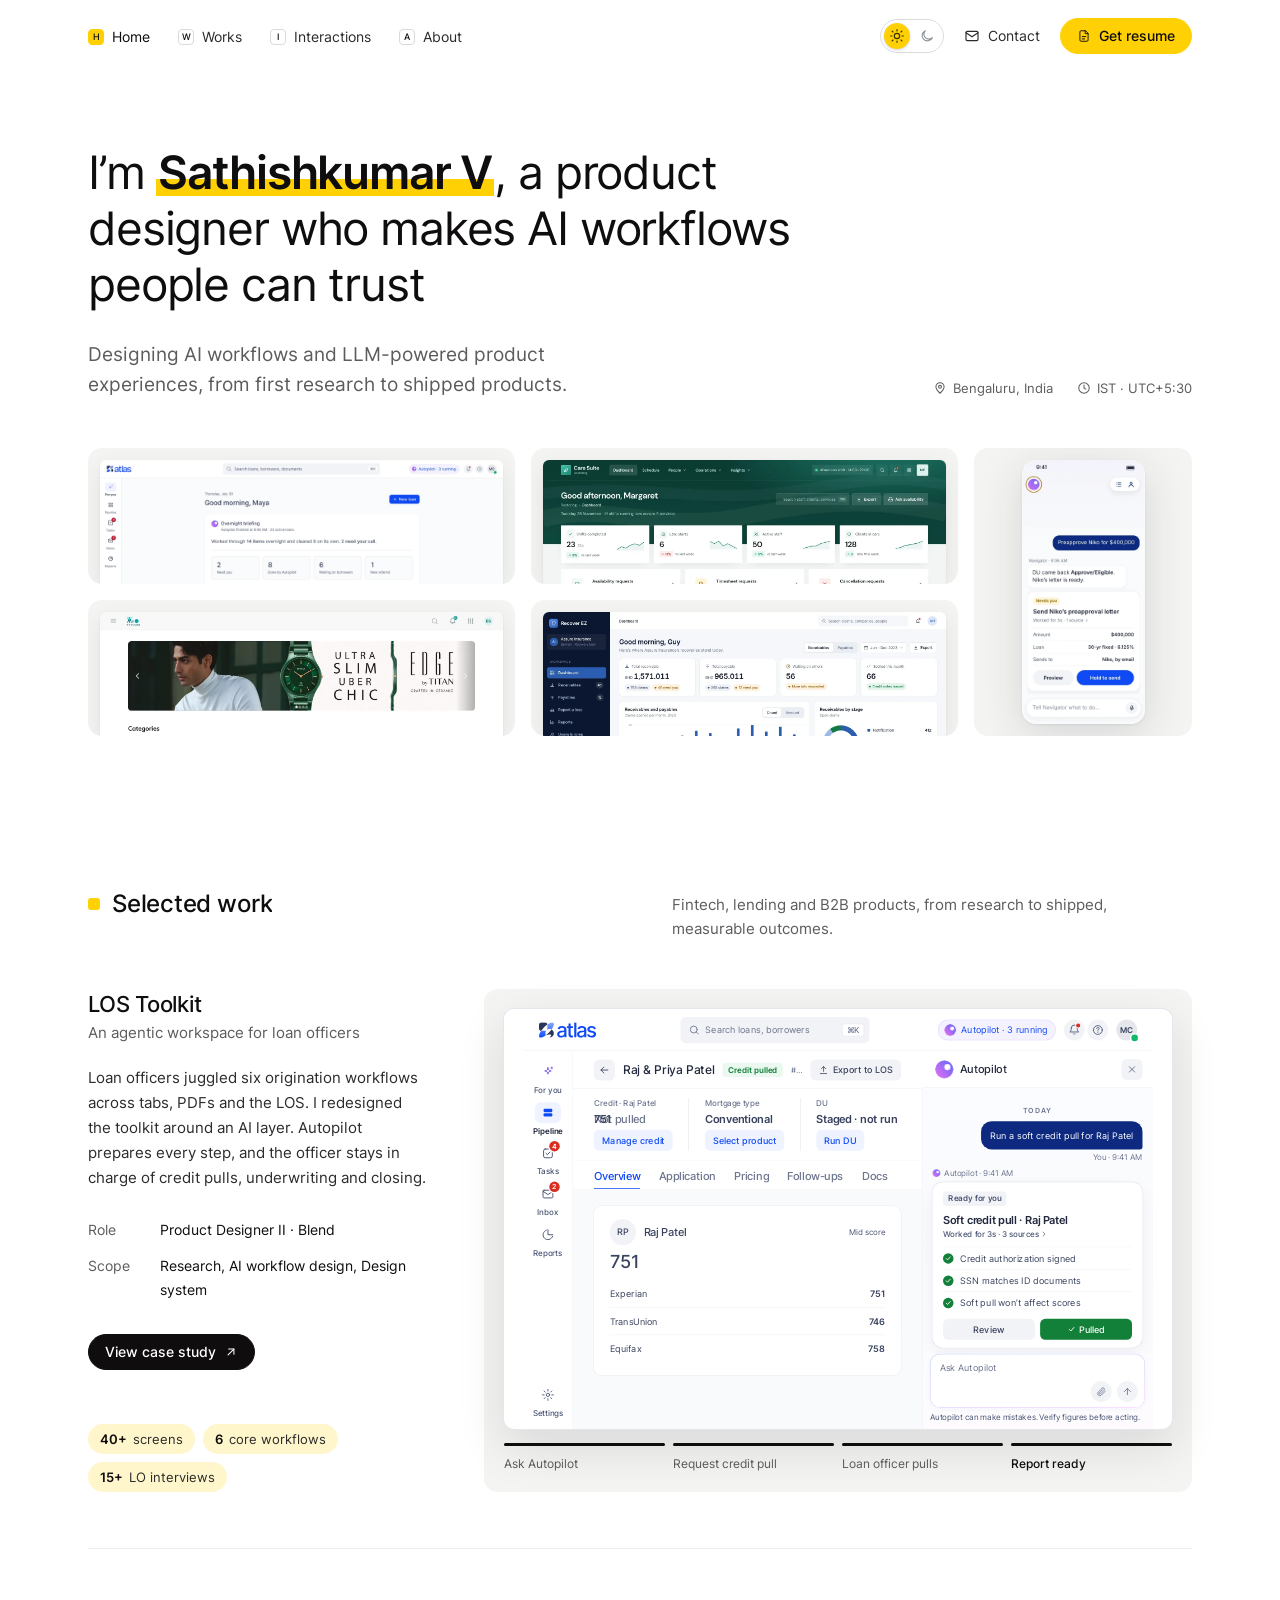
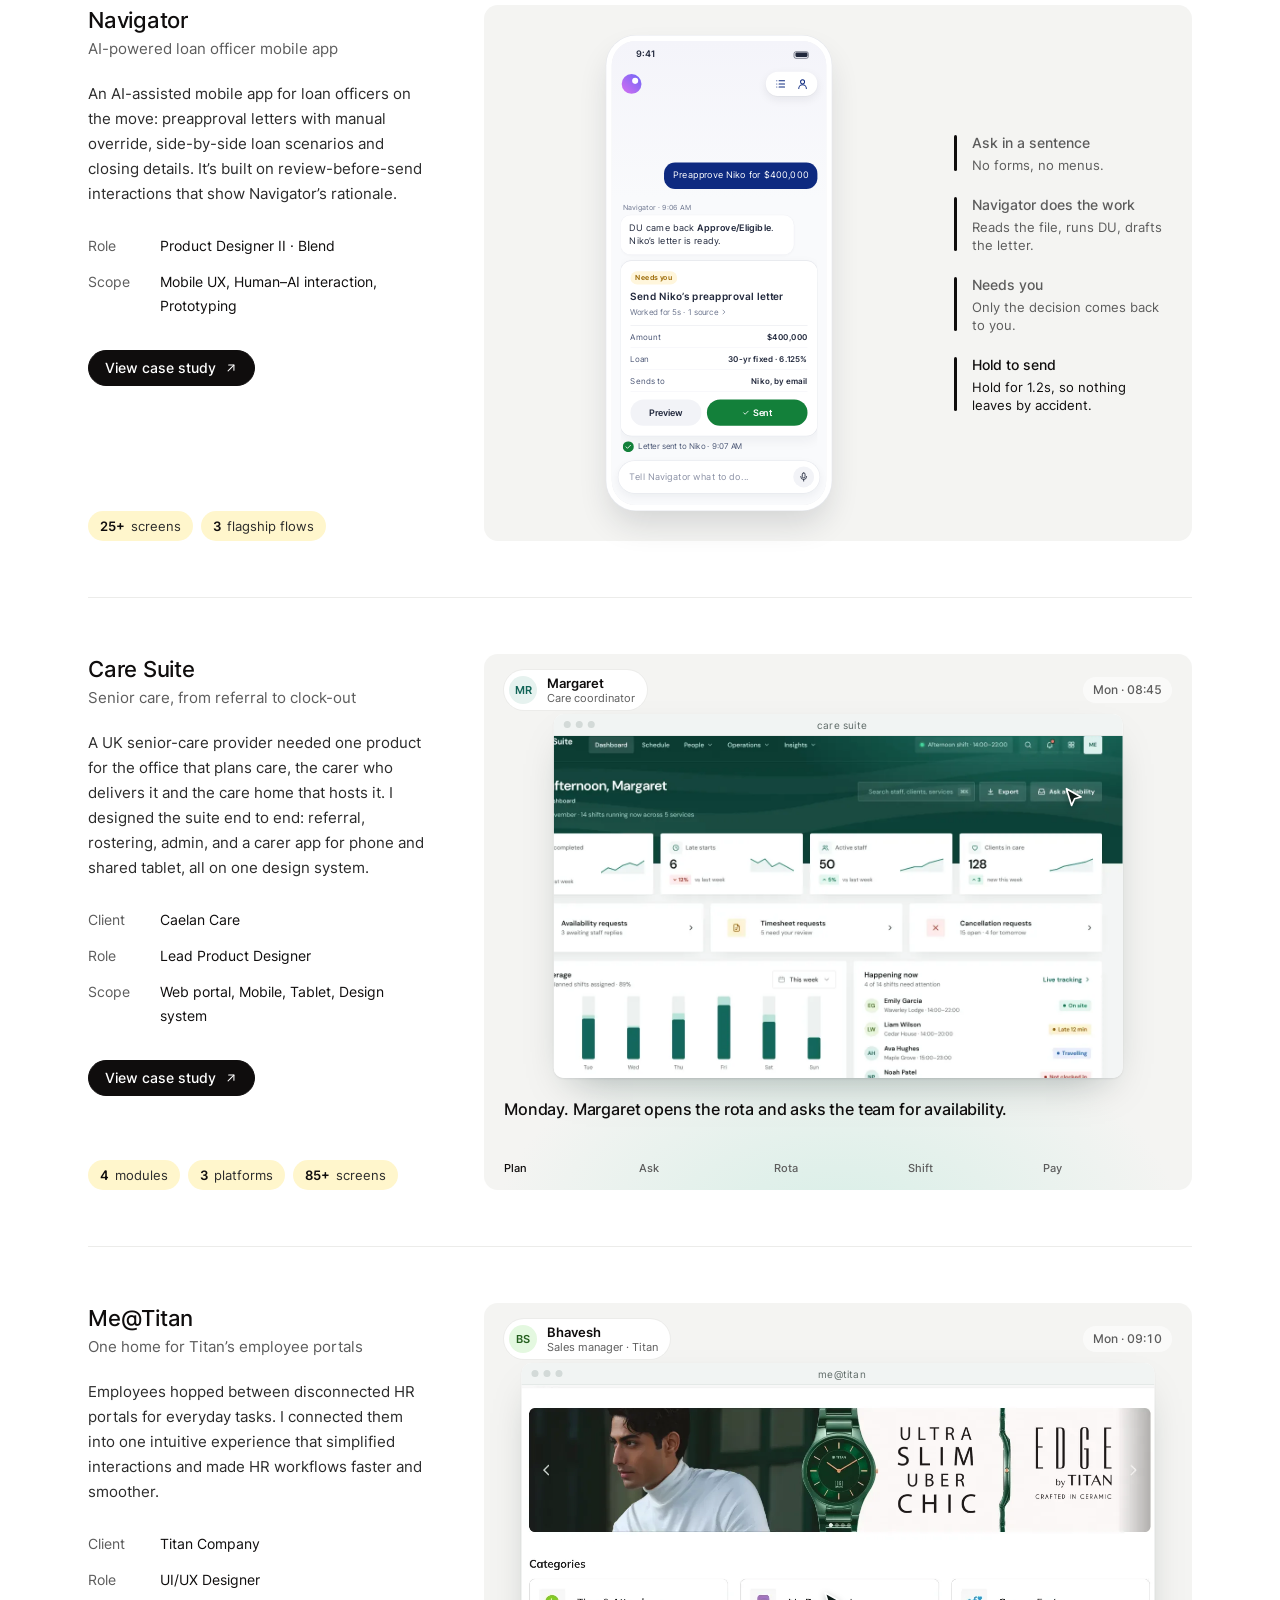
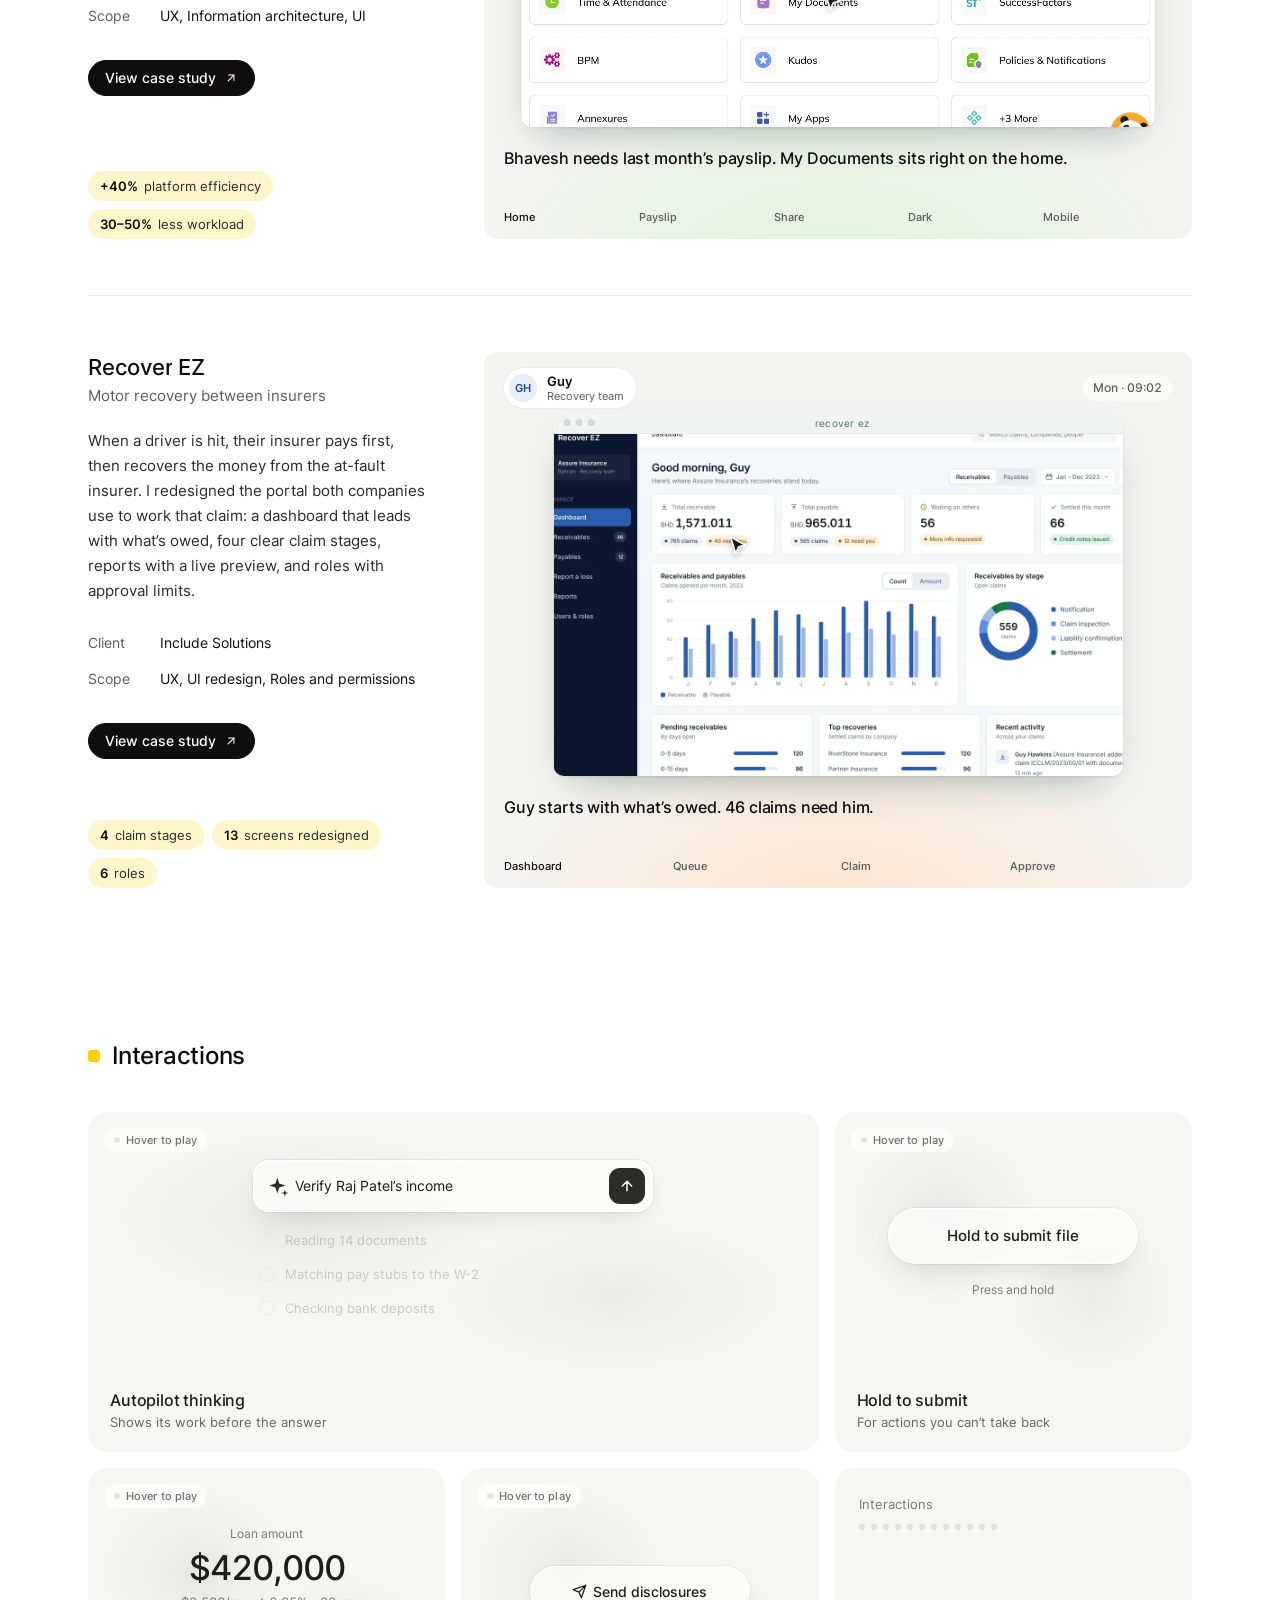
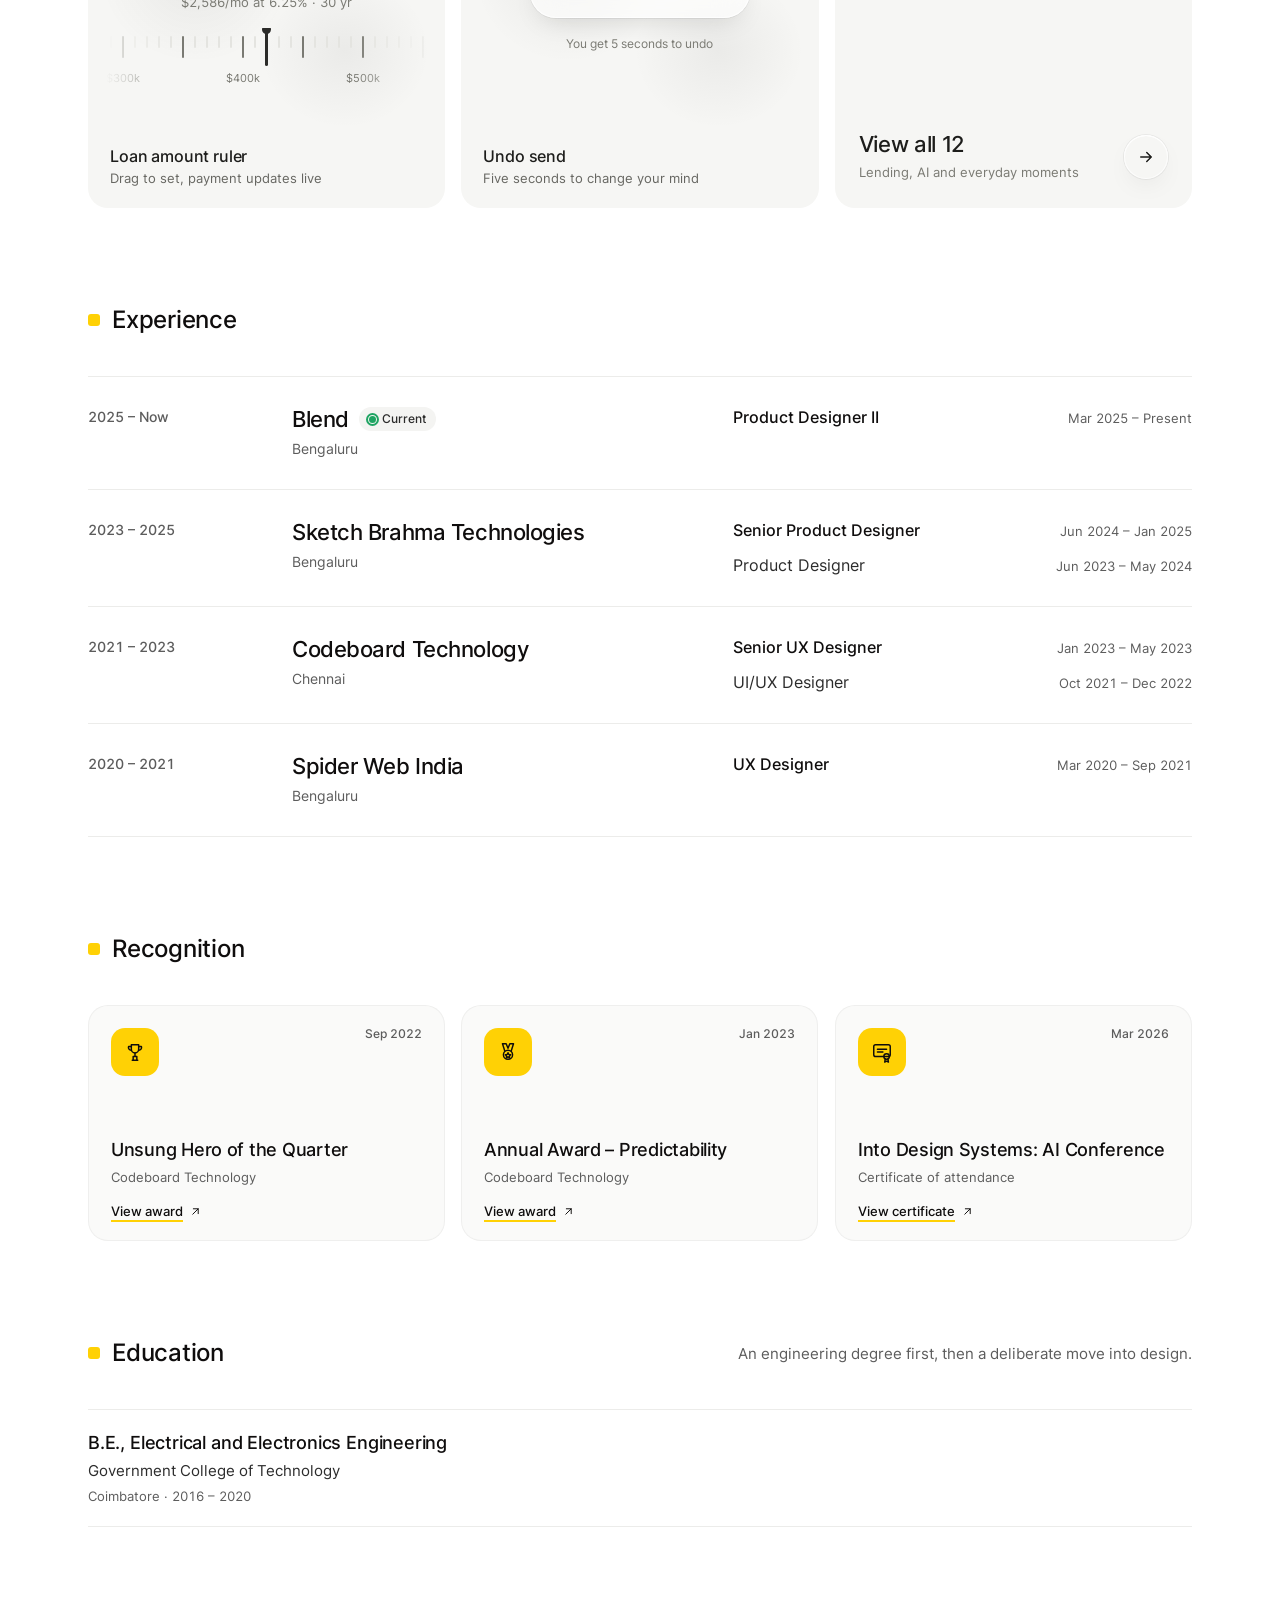
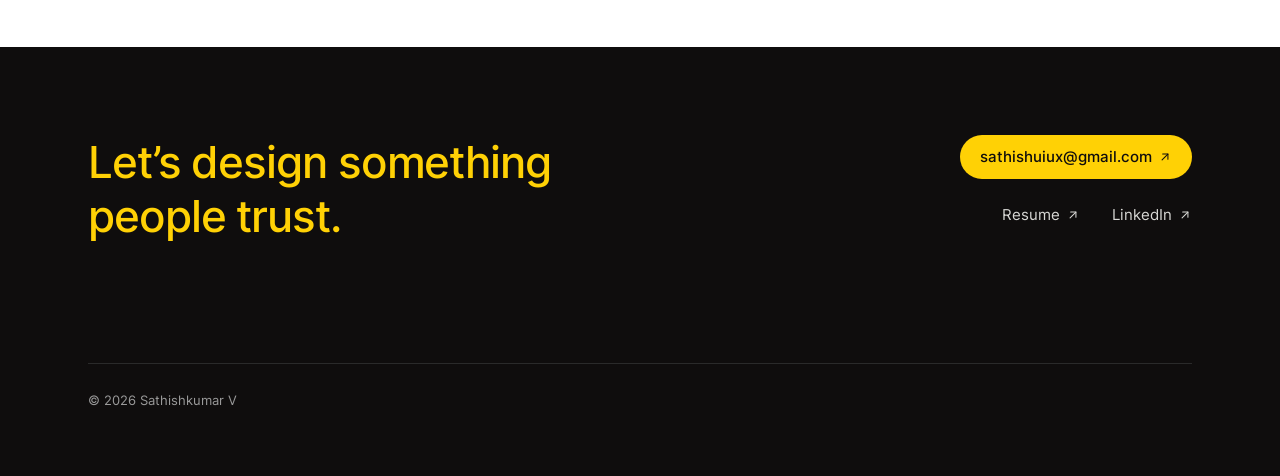
==== index.html @ 0e632632 "Add files via upload responsive" ====
<!doctype html><html lang="en"><head><meta charset="utf-8"><meta name="viewport" content="width=device-width,initial-scale=1"><title>Sathishkumar V · Product Designer, AI Workflows</title><meta name="description" content="Product designer in Bengaluru who designs AI workflows people can trust. Case studies in lending, care, HR and insurance, from research to shipped."><meta name="author" content="Sathishkumar V"><meta property="og:type" content="profile"><meta property="og:site_name" content="Sathishkumar V"><meta property="og:title" content="Sathishkumar V · Product Designer, AI Workflows"><meta property="og:description" content="Product designer in Bengaluru who designs AI workflows people can trust. Case studies in lending, care, HR and insurance, from research to shipped."><meta property="og:image" content="og-index.jpg"><meta property="og:image:width" content="1200"><meta property="og:image:height" content="630"><meta name="twitter:card" content="summary_large_image"><meta name="theme-color" content="#FFD105"><link rel="icon" href="favicon.svg" type="image/svg+xml"><link rel="apple-touch-icon" href="apple-touch-icon.png"><script type="application/ld+json">{"@context": "https://schema.org", "@type": "Person", "name": "Sathishkumar V", "jobTitle": "Product Designer", "address": {"@type": "PostalAddress", "addressLocality": "Bengaluru", "addressCountry": "IN"}, "sameAs": ["https://www.linkedin.com/in/sathishkumaruiux"], "knowsAbout": ["Product design", "AI workflow design", "Human-AI interaction", "Design systems", "UX research", "Mobile UX"]}</script><script type="application/ld+json">{"@context": "https://schema.org", "@type": "WebSite", "name": "Sathishkumar V"}</script><link rel="preload" href="fonts/Inter-Regular.woff2" as="font" type="font/woff2" crossorigin><link rel="preload" href="fonts/Inter-Medium.woff2" as="font" type="font/woff2" crossorigin><link rel="stylesheet" href="base.css"><style>
body{margin:0}
.pf{--bg:#F5F6F8;--tile:#E9EBF0;--ink:#171C2B;--ink2:#39435F;--mute:#4B5675;--line:#E2E4EA;font:400 15px/24px Inter,system-ui,sans-serif;color:var(--ink);background:var(--bg);-webkit-font-smoothing:antialiased}
.pf *{box-sizing:border-box}
.pf a{color:inherit;text-decoration:none}
.pf .wrap{max-width:1272px;margin:0 auto;padding:0 84px}
/* nav */
.pf .nav{position:sticky;top:0;z-index:5;background:color-mix(in srgb,var(--bg) 88%,transparent);backdrop-filter:blur(10px)}
.pf .nav .wrap{display:flex;align-items:center;justify-content:space-between;height:72px}
.pf .nav ul{display:flex;gap:28px;list-style:none;margin:0;padding:0;font-size:14px}
.pf .nav li a{display:inline-flex;align-items:center;gap:8px;color:var(--ink2)}
.pf .nav li a:hover{color:var(--ink)}
.pf .k{display:inline-grid;place-items:center;width:16px;height:16px;border:1px solid #CDD1DC;border-radius:4px;font:500 9px/1 Inter,sans-serif;color:var(--mute)}
.pf .nav .r{display:flex;align-items:center;gap:20px;font-size:14px;color:var(--ink2)}
.pf .nav .r a{display:inline-flex;align-items:center;gap:8px}
.pf .pill{display:inline-flex;align-items:center;gap:8px;height:36px;padding:0 16px;border:1px solid var(--ink);border-radius:999px;font:500 14px/1 Inter,sans-serif;color:var(--ink);transition:background 160ms linear,color 160ms linear}
.pf .pill:hover{background:var(--ink);color:#fff}
/* hero */
.pf .hero{padding:72px 0 56px}
.pf h1{font:400 46px/56px Inter,sans-serif;letter-spacing:-.025em;margin:0;max-width:720px}
.pf h1 b{font-weight:600}
.pf .hero-sub{display:flex;align-items:flex-end;justify-content:space-between;gap:24px;margin-top:28px}
.pf .hero-sub p{margin:0;max-width:540px;font:400 19px/30px Inter,sans-serif;color:var(--mute)}
.pf .at{display:inline-flex;align-items:center;gap:6px;height:26px;padding:0 10px;margin-left:4px;border-radius:6px;background:#fff;box-shadow:0 0 0 1px var(--line);font:500 14px/1 Inter,sans-serif;color:var(--ink);vertical-align:2px}
.pf .at i{width:10px;height:10px;border-radius:3px;background:linear-gradient(135deg,#0F49F5,#8BA7FB)}
.pf .loc{display:flex;gap:24px;font-size:13px;color:var(--mute);white-space:nowrap}
.pf .loc span{display:inline-flex;align-items:center;gap:6px}
/* bento */
.pf .bento{display:grid;grid-template-columns:2fr 1fr 1fr 2.2fr;grid-auto-rows:208px;gap:16px;margin-top:48px}
.pf .bento .r2{grid-column:span 1}
.pf .bento2{display:grid;grid-template-columns:1.1fr 1fr 1.6fr 1fr 1.1fr;grid-auto-rows:208px;gap:16px;margin-top:16px}
.pf .t{position:relative;overflow:hidden;border-radius:14px;background:var(--tile)}
.pf .t img{position:absolute;left:14px;top:14px;width:calc(100% - 28px);height:calc(100% - 14px);object-fit:cover;object-position:left top;border-radius:8px 8px 0 0;box-shadow:0 1px 2px rgba(23,28,43,.08),0 8px 24px rgba(23,28,43,.08);transition:transform 240ms linear}
.pf .t:hover img{transform:translateY(-4px)}
/* sections */
.pf .sec{padding:96px 0 0}
.pf .sec-h{display:flex;align-items:baseline;justify-content:space-between;margin-bottom:40px}
.pf .sec-h h2{font:500 24px/32px Inter,sans-serif;letter-spacing:-.01em;margin:0}
.pf .sec-h p{margin:0;color:var(--mute);font-size:15px;max-width:520px}
/* case studies */
.pf .case{display:grid;grid-template-columns:340px minmax(0,1fr);gap:56px;padding:56px 0;border-top:1px solid var(--line)}
.pf .case:first-of-type{border-top:0;padding-top:8px}
.pf .c-txt{display:flex;flex-direction:column}
.pf .c-txt h3{font:500 22px/30px Inter,sans-serif;letter-spacing:-.01em;margin:0}
.pf .c-sub{margin:2px 0 20px;color:var(--mute);font-size:15px}
.pf .c-p{margin:0 0 28px;color:var(--ink2);font-size:15px;line-height:25px}
.pf .c-meta{display:grid;grid-template-columns:72px 1fr;row-gap:12px;margin:0 0 32px;font-size:14px}
.pf .c-meta dt{color:var(--mute)} .pf .c-meta dd{margin:0;color:var(--ink)}
.pf .c-txt .pill{align-self:flex-start}
.pf .c-foot{display:flex;flex-wrap:wrap;gap:8px;margin-top:auto;padding-top:32px}
.pf .chip{display:inline-flex;align-items:center;gap:6px;height:30px;padding:0 12px;border-radius:999px;background:#fff;box-shadow:0 0 0 1px var(--line);font-size:13px;color:var(--mute)}
.pf .chip b{font-weight:600;color:var(--ink)}
.pf .c-img{display:grid;grid-template-columns:1fr 1fr;grid-template-rows:300px 220px;gap:16px}
.pf .c-img .wide{grid-column:1/-1}
.pf .ph{display:flex;align-items:flex-end;padding:24px}
.pf .ph div{display:flex;flex-direction:column;gap:2px}
.pf .ph b{font:500 18px/26px Inter,sans-serif;color:var(--ink)}
.pf .ph span{font-size:13px;color:var(--mute)}
.pf .ph.cl{background:linear-gradient(140deg,#E9EEFB 0%,#E1E8FA 55%,#EDE9FA 100%)}
.pf .ph.tt{background:linear-gradient(140deg,#F3EEE6 0%,#ECE7DF 60%,#E9EBF0 100%)}
/* explorations */
.pf .rail{display:grid;grid-template-columns:2fr 1fr 1fr 1fr 1.4fr;gap:16px}
.pf figure{margin:0}
.pf figure .t{height:300px}
.pf figcaption{margin-top:12px;font-size:13px;color:var(--mute)} .pf figcaption b{font-weight:500;color:var(--ink)}
/* story */
.pf .story{display:grid;grid-template-columns:200px minmax(0,1fr) 380px;gap:48px;align-items:start}
.pf .story h2{font:500 24px/32px Inter,sans-serif;margin:0}
.pf .story p{margin:0 0 18px;color:var(--ink2);font-size:16px;line-height:27px}
.pf .story p b{font-weight:500;color:var(--ink)}
.pf .portrait{height:300px;border-radius:14px;background:linear-gradient(160deg,#DDE3F2,#E9EBF0);display:grid;place-items:center;font:500 56px/1 Inter,sans-serif;color:#8BA7FB;letter-spacing:-.02em}
.pf .rows{margin-top:72px;border-top:1px solid var(--line)}
.pf .rowx{display:grid;grid-template-columns:200px minmax(0,1fr);gap:48px;padding:40px 0;border-bottom:1px solid var(--line)}
.pf .rowx h3{font:500 20px/28px Inter,sans-serif;margin:0}
.pf .cols{display:grid;grid-template-columns:repeat(4,minmax(0,1fr));gap:32px}
.pf .cols.c3{grid-template-columns:repeat(3,minmax(0,1fr))}
.pf .cols b{display:block;font-weight:500;font-size:15px;color:var(--ink)}
.pf .cols span{display:block;font-size:14px;line-height:22px;color:var(--mute)}
.pf .cols em{display:block;margin-top:12px;font-style:normal;font-size:14px;color:var(--ink2)}
/* footer */
.pf .foot{margin-top:120px;background:#171C2B;color:#fff;padding:88px 0 64px}
.pf .foot .wrap{display:grid;grid-template-columns:minmax(0,1fr) auto;gap:48px;align-items:start}
.pf .foot h2{font:500 44px/54px Inter,sans-serif;letter-spacing:-.025em;margin:0;max-width:560px}
.pf .foot h2 span{color:#8B91A5}
.pf .foot .links{display:flex;flex-direction:column;align-items:flex-end;gap:24px;font-size:15px}
.pf .foot .links .row{display:flex;gap:32px;color:#CDD1DC}
.pf .foot a{display:inline-flex;align-items:center;gap:6px} .pf .foot a:hover{color:#fff}
.pf .foot .base{grid-column:1/-1;display:flex;justify-content:space-between;margin-top:72px;padding-top:24px;border-top:1px solid #2D354D;font-size:13px;color:#ADB2C1}
/* ===== Yellow theme: white canvas, near-black ink, signal yellow #FFD105 ===== */
.pf{--bg:#FFFFFF;--tile:#F4F4F2;--ink:#0F0D0D;--ink2:#2B2B2B;--mute:#5C5C5C;--line:#ECECEA;--y:#FFD105;--y2:#FFF6CC}
.pf .k{border-color:#D9D9D6;color:var(--ink)}
.pf .nav li a:hover .k{background:var(--y);border-color:var(--y)}
.pf .nav .pill{background:var(--y);border-color:var(--y);color:var(--ink)}
.pf .nav .pill:hover{background:var(--ink);border-color:var(--ink);color:var(--y)}
.pf .pill{border-color:var(--ink)}
.pf .pill:hover{background:var(--y);border-color:var(--y);color:var(--ink)}
.pf h1 b{background:linear-gradient(transparent 62%,var(--y) 62%,var(--y) 92%,transparent 92%);padding:0 2px}
.pf .at{background:var(--ink);color:#fff;box-shadow:none}
.pf .at i{background:var(--y)}
.pf .t{background:var(--tile)}
.pf .t:hover{background:var(--y2)}
.pf :is(.sec-h h2,.story h2){display:flex;align-items:center;gap:12px}
.pf :is(.sec-h h2,.story h2)::before{content:"";width:12px;height:12px;border-radius:3px;background:var(--y)}
.pf .chip{background:var(--y2);box-shadow:none;color:var(--ink2)}
.pf .chip b{color:var(--ink)}
.pf .ph.cl{background:linear-gradient(140deg,#FFF3B8 0%,#FFE680 100%)}
.pf .ph.tt{background:linear-gradient(140deg,#F4F4F2 0%,#ECECEA 100%)}
.pf .portrait{background:var(--y);color:var(--ink)}
.pf .foot{background:#0F0D0D}
.pf .foot h2 span{color:var(--y)}
.pf .foot .links .row{color:#D9D9D6}
.pf .foot a:hover{color:var(--y)}
.pf .foot .links > a{height:44px;padding:0 20px;border-radius:999px;background:var(--y);color:var(--ink)!important;font-weight:500}
.pf .foot .base{border-color:#2A2A2A;color:#9A9A9A}
.pf ::selection{background:var(--y);color:var(--ink)}
/* ===== Motion (shared layer + home) ===== */

.pf{--d-fast:160ms;--d-base:240ms;--d-slow:420ms;--eo:cubic-bezier(.22,1,.36,1);--spring:cubic-bezier(.34,1.56,.64,1);--io:cubic-bezier(.65,0,.35,1)}
/* page loader: yellow curtain, counter, wipes up */
.pf .ld{position:fixed;inset:0;z-index:50;background:var(--y);display:flex;align-items:flex-end;justify-content:space-between;padding:0 84px 72px;clip-path:inset(0 0 0 0);transition:clip-path 900ms var(--io)}
.pf .ld b{font:500 56px/1 Inter,sans-serif;letter-spacing:-.035em;color:var(--ink);display:block;overflow:hidden}
.pf .ld b span{display:inline-block;transform:translateY(105%);animation:ldIn 700ms var(--eo) 80ms forwards}
.pf .ld i{font:500 15px/1 Inter,sans-serif;font-style:normal;color:var(--ink);font-variant-numeric:tabular-nums}
.pf .ld .bar{position:absolute;left:84px;right:84px;bottom:48px;height:2px;background:rgba(15,13,13,.12)}
.pf .ld .bar::after{content:"";position:absolute;inset:0;background:var(--ink);transform-origin:0 50%;transform:scaleX(var(--lp,0));transition:transform 120ms linear}
.pf .ld.done{clip-path:inset(0 0 100% 0)}
@keyframes ldIn{to{transform:none}}
@keyframes ldAuto{to{clip-path:inset(0 0 100% 0);visibility:hidden}}
.pf:not(.js) .ld{animation:ldAuto 900ms cubic-bezier(.65,0,.35,1) 2200ms forwards}
.pf .ld.off{display:none}
.pf .ld.run b span{animation:none;transform:translateY(105%)}
.pf .ld.run.go b span{animation:ldIn 700ms var(--eo) 80ms forwards}
.pf .ld.done{animation:none}
/* split words */
.pf .w{display:inline-block;overflow:hidden;vertical-align:top;padding-bottom:.08em;margin-bottom:-.08em}
.pf.js .w > span{display:inline-block;transform:translateY(108%);transition:transform 900ms var(--eo);transition-delay:calc(var(--i,0) * 45ms + var(--d,0ms))}
.pf .in .w > span,.pf .in.w > span,.pf.ready .hero-split .w > span{transform:none}
/* hero items wait for the loader */
.pf.js [data-hr]{opacity:0;transform:translateY(16px);transition:opacity 800ms var(--eo),transform 900ms var(--eo);transition-delay:var(--d,0ms)}
.pf.ready [data-hr]{opacity:1;transform:none}
/* generic reveal */
.pf.js [data-r]{opacity:0;transform:translateY(28px);filter:blur(6px);transition:opacity 800ms var(--eo),transform 900ms var(--eo),filter 800ms var(--eo);transition-delay:var(--d,0ms)}
.pf [data-r].in{opacity:1;transform:none;filter:none}
.pf.js [data-r="fade"]{transform:none}
.pf.js [data-r="scale"]{transform:scale(.96)}
/* image clip reveal */
.pf.js [data-r="clip"]{opacity:1;filter:none;transform:none;clip-path:inset(10% 6% 0 6% round 20px);transition:clip-path 1200ms var(--eo);transition-delay:var(--d,0ms)}
.pf.js [data-r="clip"] img{transform:scale(1.08);transition:transform 1400ms var(--eo);transition-delay:var(--d,0ms)}
.pf [data-r="clip"].in{clip-path:inset(0 0 0 0 round 16px)}
.pf [data-r="clip"].in img{transform:none}
/* svg line draw */
.pf.js .draw path,.pf.js .draw line,.pf.js .draw polyline,.pf.js .draw circle.dr,.pf.js .draw rect.dr{stroke-dasharray:var(--len,1200);stroke-dashoffset:var(--len,1200);transition:stroke-dashoffset 1600ms var(--io);transition-delay:var(--d,0ms)}
.pf .draw.in path,.pf .draw.in line,.pf .draw.in polyline,.pf .draw.in circle.dr,.pf .draw.in rect.dr{stroke-dashoffset:0}
/* hover lift for any card */
.pf .lift{transition:transform var(--d-slow) var(--eo),box-shadow var(--d-slow) var(--eo),background-color var(--d-slow) var(--eo)}
.pf .lift:hover{transform:translateY(-3px);box-shadow:0 1px 2px rgba(15,13,13,.04),0 12px 32px rgba(15,13,13,.08)}
.pf .lift:hover .ico{transform:rotate(-8deg) scale(1.08);background:var(--y)}
.pf .ico{display:inline-grid;place-items:center;width:40px;height:40px;border-radius:12px;background:#fff;box-shadow:0 0 0 1px var(--line);color:var(--ink);transition:transform var(--d-slow) var(--spring),background-color var(--d-base) var(--eo);flex:none}
.pf .ico svg{width:20px;height:20px}
/* buttons */
.pf .pill{position:relative;overflow:hidden;isolation:isolate}
.pf .pill::before{content:"";position:absolute;inset:0;z-index:-1;background:var(--y);border-radius:inherit;transform:translateY(101%);transition:transform var(--d-slow) var(--eo)}
.pf .pill:hover::before{transform:none}
.pf .pill:hover{background:transparent!important;color:var(--ink)!important;border-color:var(--y)!important}
.pf .nav .pill::before{background:var(--ink)}
.pf .nav .pill:hover{color:var(--y)!important;border-color:var(--ink)!important}
@media (prefers-reduced-motion:reduce){
 .pf .ld{display:none}
 .pf [data-hr],.pf [data-r],.pf [data-r="clip"],.pf [data-r="clip"] img,.pf .w>span{opacity:1!important;transform:none!important;filter:none!important;clip-path:none!important;transition:none!important}
 .pf .draw *{stroke-dashoffset:0!important;transition:none!important}
}

/* ===== click prototype · Atlas LO tokens ===== */
.pf .c-img.has-proto{display:block}
.pf .proto{display:flex;flex-direction:column;gap:14px;padding:20px 20px 16px;border-radius:14px;background:var(--tile);height:100%}
.pf .pw{position:relative;flex:1;min-height:420px;border-radius:10px;overflow:hidden;background:#fff;box-shadow:0 0 0 1px #E5E7ED,0 18px 48px rgba(23,28,43,.12)}
.pf .a-app{position:absolute;left:0;top:0;width:960px;height:640px;transform-origin:0 0;transform:scale(var(--sc,.7));
  font:400 14px/21px Inter,system-ui,sans-serif;color:#39435F;background:#fff;-webkit-font-smoothing:antialiased;
  --ap:url("data:image/svg+xml,%3Csvg%20xmlns%3D%22http%3A//www.w3.org/2000/svg%22%20width%3D%2224%22%20height%3D%2224%22%20viewBox%3D%220%200%2024%2024%22%20fill%3D%22none%22%3E%3Crect%20width%3D%2224%22%20height%3D%2224%22%20rx%3D%2212%22%20fill%3D%22url%28%23g%29%22/%3E%3Ccircle%20cx%3D%2216%22%20cy%3D%229%22%20r%3D%224%22%20fill%3D%22white%22/%3E%3Cdefs%3E%3ClinearGradient%20id%3D%22g%22%20x1%3D%2221.5%22%20y1%3D%225%22%20x2%3D%223.5%22%20y2%3D%2220.5%22%20gradientUnits%3D%22userSpaceOnUse%22%3E%3Cstop%20stop-color%3D%22%236D66F7%22/%3E%3Cstop%20offset%3D%221%22%20stop-color%3D%22%23D76FF1%22/%3E%3C/linearGradient%3E%3C/defs%3E%3C/svg%3E");--aprev:url("data:image/svg+xml,%3Csvg%20xmlns%3D%22http%3A//www.w3.org/2000/svg%22%20width%3D%2224%22%20height%3D%2224%22%20viewBox%3D%220%200%2024%2024%22%3E%3Crect%20width%3D%2224%22%20height%3D%2224%22%20rx%3D%2212%22%20fill%3D%22white%22/%3E%3Ccircle%20cx%3D%2216%22%20cy%3D%229%22%20r%3D%224%22%20fill%3D%22url%28%23g%29%22/%3E%3Cdefs%3E%3ClinearGradient%20id%3D%22g%22%20x1%3D%2220%22%20y1%3D%225%22%20x2%3D%2212%22%20y2%3D%2213%22%20gradientUnits%3D%22userSpaceOnUse%22%3E%3Cstop%20stop-color%3D%22%236D66F7%22/%3E%3Cstop%20offset%3D%221%22%20stop-color%3D%22%23D76FF1%22/%3E%3C/linearGradient%3E%3C/defs%3E%3C/svg%3E");--eo:cubic-bezier(.22,1,.36,1);--io:cubic-bezier(.65,0,.35,1);--spring:cubic-bezier(.34,1.56,.64,1)}
.pf .a-app *{box-sizing:border-box}
.pf .a-lg{display:inline-block;width:18px;height:18px;flex:none;border-radius:50%;background:var(--ap) center/100% no-repeat}
.pf .a-lg12{width:12px;height:12px} .pf .a-lg28{width:28px;height:28px}
.pf .a-hdr{position:relative;display:flex;align-items:center;height:64px;padding:0 24px;border-bottom:1px solid #F2F3F7;background:#fff;z-index:2}
.pf .a-logo{height:24px;width:auto;display:block}
.pf .a-search{position:absolute;left:40%;transform:translateX(-50%);width:288px;height:40px;display:flex;align-items:center;gap:8px;padding:0 8px 0 12px;border-radius:8px;background:#F2F3F7;color:#6C758E}
.pf .a-search span{flex:1;white-space:nowrap;overflow:hidden}
.pf .a-search kbd{font:500 12px/1 Inter,sans-serif;color:#6C758E;background:#fff;border:1px solid #E5E7ED;border-radius:4px;padding:3px 6px}
.pf .a-hr{margin-left:auto;display:flex;align-items:center;gap:4px}
.pf .a-live{display:inline-flex;align-items:center;gap:8px;height:32px;padding:0 12px 0 10px;margin-right:8px;border-radius:999px;background:#F5F2FF;box-shadow:inset 0 0 0 1px #E4DBFF;color:#0F49F5;font-size:14px;white-space:nowrap}
.pf .a-ib{position:relative;display:grid;place-items:center;width:32px;height:32px;border-radius:999px;background:#F2F3F7;color:#4B5675}
.pf .a-dot{position:absolute;right:7px;top:6px;width:6px;height:6px;border-radius:50%;background:#D92D20;box-shadow:0 0 0 1.5px #F2F3F7}
.pf .a-me{position:relative;display:grid;place-items:center;width:32px;height:32px;margin-left:8px;border-radius:999px;background:#E5E7ED;color:#39435F;font:600 12px/1 Inter,sans-serif}
.pf .a-me i{position:absolute;right:-1px;bottom:-1px;width:10px;height:10px;border-radius:50%;background:#12B76A;box-shadow:0 0 0 2px #fff}
.pf .a-body{position:absolute;inset:64px 0 0 0;display:flex}
.pf .a-rail{width:76px;flex:none;display:flex;flex-direction:column;align-items:center;gap:10px;padding:16px 0;background:#fff;border-right:1px solid #F2F3F7}
.pf .a-ri{display:flex;flex-direction:column;align-items:center;gap:4px;font:500 12px/16px Inter,sans-serif;color:#4B5675}
.pf .a-rii{position:relative;display:grid;place-items:center;width:40px;height:32px;border-radius:10px;color:#4B5675}
.pf .a-ri:first-child .a-rii{color:#7B5BE6}
.pf .a-ri.on{color:#22293D;font-weight:600} .pf .a-ri.on .a-rii{background:#EEF3FF;color:#0F49F5}
.pf .a-bdg{position:absolute;right:2px;top:-3px;min-width:16px;height:16px;padding:0 4px;border-radius:999px;background:#D92D20;color:#fff;font:600 10px/16px Inter,sans-serif;font-style:normal;text-align:center;box-shadow:0 0 0 2px #fff}
.pf .a-sp{flex:1}
.pf .a-main{flex:1;min-width:0;display:flex;flex-direction:column;background:#F9FAFC}
.pf .a-lh{display:flex;align-items:center;gap:12px;height:58px;padding:0 32px;background:#fff;border-bottom:1px solid #F2F3F7;white-space:nowrap;overflow:hidden}
.pf .a-back{display:grid;place-items:center;width:32px;height:32px;border-radius:8px;background:#F2F3F7;color:#39435F;flex:none}
.pf .a-nm{font:500 18px/24px Inter,sans-serif;color:#22293D}
.pf .a-meta{font-size:12px;color:#6C758E;overflow:hidden;text-overflow:ellipsis}
.pf .a-exp{margin-left:auto}
.pf .a-badge{display:inline-flex;align-items:center;height:22px;padding:0 8px;border-radius:6px;font:600 12px/1 Inter,sans-serif;white-space:nowrap;flex:none}
.pf .a-badge.warn{background:#FFF6DC;color:#9A6700} .pf .a-badge.ok{background:#EAF8EF;color:#13803A} .pf .a-badge.grey{background:#F2F3F7;color:#4B5675}
.pf .a-lh .b1{display:none} .pf .s-pulled .a-lh .b0{display:none} .pf .s-pulled .a-lh .b1{display:inline-flex;animation:apop 500ms var(--spring)}
@keyframes apop{from{transform:scale(.8);opacity:0}}
.pf .a-gb{display:inline-flex;align-items:center;gap:6px;height:32px;padding:0 12px;border-radius:8px;background:#F2F3F7;color:#39435F;font:500 14px/20px Inter,sans-serif;flex:none}
.pf .a-strip{display:flex;gap:24px;padding:14px 32px;background:#fff;border-bottom:1px solid #F2F3F7}
.pf .a-g{display:flex;flex-direction:column;gap:6px;padding-right:24px;border-right:1px solid #E5E7ED} .pf .a-g:last-child{border:0}
.pf .a-gl{font:500 12px/16px Inter,sans-serif;color:#6C758E;white-space:nowrap}
.pf .a-gv{position:relative;height:20px} .pf .a-gv b{font:600 16px/20px Inter,sans-serif;color:#39435F;white-space:nowrap}
.pf .a-tn{position:relative;align-self:flex-start;display:inline-flex;align-items:center;height:32px;padding:0 12px;border-radius:8px;background:#EEF3FF;color:#0F49F5;font:500 14px/20px Inter,sans-serif;white-space:nowrap}
.pf .a-tn em{font-style:normal}
.pf .cr .a-gv .v0{display:block;color:#6C758E;font-weight:500;transition:opacity 250ms,transform 350ms var(--eo)}
.pf .cr .a-gv .v1{position:absolute;left:0;top:0;opacity:0;transform:translateY(8px);transition:opacity 250ms,transform 450ms var(--spring)}
.pf .cr .a-tn .v1{display:none}
.pf .s-pulled .cr .a-gv .v0{opacity:0;transform:translateY(-8px)} .pf .s-pulled .cr .a-gv .v1{opacity:1;transform:none}
.pf .s-pulled .cr .a-tn .v0{display:none} .pf .s-pulled .cr .a-tn .v1{display:inline}
.pf .s-pulled .cr .a-gv{animation:aflash 1600ms var(--eo)}
@keyframes aflash{0%,40%{background:#EEF3FF;box-shadow:0 0 0 4px #EEF3FF;border-radius:4px}100%{background:transparent;box-shadow:0 0 0 4px transparent}}
.pf .a-tabs{display:flex;gap:28px;padding:4px 32px 0;background:#fff;border-bottom:1px solid #F2F3F7}
.pf .a-tabs span{height:40px;display:flex;align-items:center;font:500 16px/24px Inter,sans-serif;color:#6C758E}
.pf .a-tabs .on{color:#0F49F5;box-shadow:inset 0 -2px #0F49F5}
.pf .a-stage{position:relative;flex:1;padding:24px 32px}
.pf .a-card{background:#fff;border-radius:12px;box-shadow:0 1px 2px rgba(23,28,43,.04),0 0 0 1px #F2F3F7;padding:20px 24px}
.pf .a-ch{display:flex;align-items:center;gap:12px;margin-bottom:8px} .pf .a-ch b{font:600 16px/24px Inter,sans-serif;color:#22293D}
.pf .a-ch .a-mute{margin-left:auto}
.pf .a-mute{font-size:12px;line-height:18px;color:#4B5675}
.pf .a-row{display:flex;align-items:center;gap:12px;padding:12px 0;border-top:1px solid #F2F3F7}
.pf .a-row .a-grow{flex:1;display:flex;flex-direction:column} .pf .a-row b{font-weight:500;color:#22293D}
.pf .a-av{display:grid;place-items:center;width:40px;height:40px;border-radius:999px;background:#F2F3F7;color:#39435F;font:500 14px/1 Inter,sans-serif;flex:none}
.pf .a-bor{transition:opacity 400ms,transform 500ms var(--eo)}
.pf .s-report .a-bor{opacity:0;transform:translateY(12px)}
.pf .a-crc{position:absolute;left:32px;right:32px;top:24px;opacity:0;transform:translateY(16px);transition:opacity 400ms var(--eo),transform 600ms var(--eo)}
.pf .s-report .a-crc{opacity:1;transform:none}
.pf .a-ch .a-nm2{font:500 16px/24px Inter,sans-serif;color:#39435F} .pf .a-spx{margin-left:auto}
.pf .a-score{font:500 28px/35px Inter,sans-serif;color:#39435F;margin:4px 0 10px}
.pf .a-kv{display:flex;justify-content:space-between;padding:10px 0;border-top:1px solid #F2F3F7}
.pf .a-score + .a-kv{border-top:0}
.pf .a-kv b{font-weight:600;color:#39435F}
.pf .a-panel{position:relative;width:0;flex:none;overflow:hidden;background:linear-gradient(#FAFCFF,#FDFBFD);box-shadow:inset 1px 0 0 #F2F3F7;transition:width 480ms var(--eo)}
.pf .s-panel .a-panel{width:352px}
.pf .a-ph,.pf .a-thread,.pf .a-cw{width:352px}
.pf .a-ph{display:flex;align-items:center;gap:10px;height:56px;padding:0 16px 0 20px;border-bottom:1px solid #F2F3F7;background:#fff}
.pf .a-ph b{font:500 16px/24px Inter,sans-serif;color:#22293D}
.pf .a-x{margin-left:auto;display:grid;place-items:center;width:32px;height:32px;border-radius:8px;background:#F2F3F7;color:#4B5675}
.pf .a-thread{position:absolute;top:56px;bottom:116px;padding:12px 16px 8px;display:flex;flex-direction:column;justify-content:flex-end;gap:8px;overflow:hidden}
.pf .a-today{flex:none;align-self:center;font:600 11px/16px Inter,sans-serif;letter-spacing:.08em;color:#6C758E}
.pf .a-by{display:flex;align-items:center;gap:6px;font-size:12px;line-height:16px;color:#6C758E} .pf .a-by.r{justify-content:flex-end}
.pf .a-um{flex:none;display:flex;flex-direction:column;align-items:flex-end;gap:4px;opacity:0;transform:translateY(8px);transition:opacity 300ms,transform 400ms var(--eo)}
.pf .s-asked .a-um{opacity:1;transform:none}
.pf .a-ub{max-width:88%;padding:11px 14px;border-radius:16px 16px 4px 16px;background:#0E2A80;color:#fff}
.pf .a-am{flex:none;display:flex;flex-direction:column;gap:6px;opacity:0;transform:translateY(8px);transition:opacity 300ms,transform 400ms var(--eo)}
.pf .s-ai .a-am{opacity:1;transform:none}
.pf .a-rc{background:#fff;border-radius:16px;box-shadow:0 0 0 1px #E5E7ED,0 10px 30px rgba(23,28,43,.06)}
.pf .a-rcb{display:flex;flex-direction:column;align-items:flex-start;gap:2px;padding:14px 16px 2px}
.pf .a-rct{font:600 16px/22px Inter,sans-serif;color:#22293D;margin-top:8px}
.pf .a-wk{display:inline-flex;align-items:center;gap:2px;font:500 12px/18px Inter,sans-serif;color:#4B5675}
.pf .a-rc ul{list-style:none;margin:8px 0 0;padding:0;align-self:stretch}
.pf .a-rc li{display:flex;align-items:center;gap:10px;padding:6px 0;border-top:1px solid #F2F3F7;color:#39435F;opacity:0;transform:translateX(-6px);transition:opacity 300ms,transform 400ms var(--eo)}
.pf .s-c1 .a-rc .c1,.pf .s-c2 .a-rc .c2,.pf .s-c3 .a-rc .c3{opacity:1;transform:none}
.pf .a-ok{display:grid;place-items:center;width:16px;height:16px;border-radius:50%;background:#13803A;color:#fff;flex:none}
.pf .a-rcf{display:flex;gap:8px;padding:6px 16px 12px;opacity:0;transition:opacity 300ms}
.pf .s-ready .a-rcf{opacity:1}
.pf .a-rcf .a-gb{flex:1;justify-content:center}
.pf .a-pri{flex:1;display:inline-flex;align-items:center;justify-content:center;gap:6px;height:32px;padding:0 12px;border-radius:8px;background:#0F49F5;color:#fff;font:500 14px/20px Inter,sans-serif;transition:transform 140ms var(--eo),background-color 240ms}
.pf .a-pri.press{transform:scale(.95)} .pf .a-pri em{font-style:normal;display:inline-flex;align-items:center;gap:4px} .pf .a-pri .e1{display:none}
.pf .a-pri .spin{display:none;width:12px;height:12px;border-radius:50%;border:2px solid rgba(255,255,255,.35);border-top-color:#fff;animation:aspin 700ms linear infinite}
@keyframes aspin{to{transform:rotate(360deg)}}
.pf .s-pulling .a-pri .spin{display:inline-block}
.pf .s-pulled .a-pri{background:#13803A} .pf .s-pulled .a-pri .e0{display:none} .pf .s-pulled .a-pri .e1{display:inline-flex}
.pf .a-cw{position:absolute;left:0;bottom:0;padding:0 12px 10px}
.pf .a-comp{display:flex;flex-direction:column;gap:10px;min-height:72px;padding:10px 10px 8px 14px;border-radius:16px;border:1px solid transparent;background:linear-gradient(#fff,#fff) padding-box,linear-gradient(172deg,rgba(52,116,245,.25),rgba(236,134,251,.25)) border-box;box-shadow:0 2px 8px rgba(52,116,245,.05);transition:box-shadow 200ms}
.pf .s-focus .a-comp{box-shadow:0 0 0 3px rgba(139,92,246,.16)}
.pf .a-in{display:flex;align-items:center;min-height:21px;white-space:nowrap;overflow:hidden;color:#22293D}
.pf .a-in .a-plh{color:#6C758E} .pf .s-focus .a-in .a-plh{display:none}
.pf .a-app .caret{display:none;width:1.5px;height:17px;margin-left:1px;background:#22293D;animation:ablink 1s steps(1) infinite} .pf .s-focus .caret{display:inline-block}
@keyframes ablink{50%{opacity:0}}
.pf .a-ca{display:flex;justify-content:flex-end;gap:8px}
.pf .a-cb{display:grid;place-items:center;width:32px;height:32px;border-radius:999px;background:#F2F3F7;color:#6C758E;transition:background-color 200ms,color 200ms,transform 140ms}
.pf .s-typed .a-send{background:#0F49F5;color:#fff} .pf .a-send.press{transform:scale(.88)}
.pf .a-disc{margin:6px 0 0;font-size:12px;line-height:16px;color:#4B5675}
.pf .a-fab{position:absolute;right:24px;bottom:24px;z-index:3;display:inline-flex;align-items:center;gap:10px;height:44px;padding:0 18px 0 8px;border:0;border-radius:999px;background:linear-gradient(225deg,#2F6BF0 0%,#7B5BE6 55%,#A845CF 100%);color:#fff;font:600 14px/1 Inter,sans-serif;box-shadow:0 8px 24px rgba(109,102,247,.32),0 2px 6px rgba(23,28,43,.1);transition:opacity 260ms,transform 260ms var(--eo)}
.pf .a-fab i{width:26px;height:26px;border-radius:50%;background:var(--aprev) center/100% no-repeat}
.pf .a-fab.press{transform:scale(.95)}
.pf .s-panel .a-fab{opacity:0;transform:translateY(12px) scale(.92);pointer-events:none}
.pf .a-toast{position:absolute;left:342px;bottom:24px;z-index:4;display:inline-flex;align-items:center;gap:10px;height:48px;padding:6px 6px 6px 16px;border-radius:12px;background:#39435F;color:#fff;font-size:14px;white-space:nowrap;box-shadow:0 12px 32px rgba(16,18,24,.22);opacity:0;transform:translate(-50%,12px);transition:opacity 260ms,transform 420ms var(--spring)}
.pf .s-toast .a-toast{opacity:1;transform:translate(-50%,0)}
.pf .a-tok{display:grid;place-items:center;width:20px;height:20px;border-radius:50%;background:#12B76A;color:#fff}
.pf .a-tl{display:inline-flex;align-items:center;height:36px;padding:0 12px;border-radius:8px;color:#C9B5FF;font-weight:600}
.pf .cur{position:absolute;left:0;top:0;z-index:6;width:26px;height:26px;pointer-events:none;transform:translate(var(--cx,700px),var(--cy,460px));transition:transform 760ms var(--io),opacity 300ms;opacity:0}
.pf .proto.live .cur{opacity:1}
.pf .cur svg{position:relative;z-index:1;filter:drop-shadow(0 2px 3px rgba(0,0,0,.25))}
.pf .rip{position:absolute;left:-11px;top:-11px;width:32px;height:32px;border-radius:50%;background:rgba(15,73,245,.28);transform:scale(0);opacity:0}
.pf .cur.clk .rip{animation:arip 520ms var(--eo)}
@keyframes arip{0%{transform:scale(.2);opacity:1}100%{transform:scale(1.6);opacity:0}}
.pf .a-app{transition:opacity 500ms var(--eo)} .pf .proto.fade .a-app{opacity:0}
.pf .p-steps{list-style:none;margin:0;padding:0;display:grid;grid-template-columns:repeat(4,minmax(0,1fr));gap:8px;font-size:12px;color:var(--mute)}
.pf .p-steps li{display:flex;flex-direction:column;gap:6px;transition:color 300ms}
.pf .p-steps i{display:block;height:3px;border-radius:2px;background:rgba(15,13,13,.1);overflow:hidden;position:relative}
.pf .p-steps i::after{content:"";position:absolute;inset:0;background:var(--ink);transform:scaleX(0);transform-origin:0 50%;transition:transform 600ms var(--eo)}
.pf .p-steps li.on{color:var(--ink);font-weight:500} .pf .p-steps li.on i::after,.pf .p-steps li.done i::after{transform:none}
@media (prefers-reduced-motion:reduce){.pf .cur{display:none}.pf .proto *{transition:none!important;animation:none!important}}

/* ===== mobile click prototype · Navigator in Atlas/Autopilot brand ===== */
.pf .c-img.has-proto2{display:block}
.pf .proto.m{display:grid;grid-template-columns:minmax(0,1fr) 210px;gap:28px;align-items:center;padding:24px 28px;border-radius:14px;background:var(--tile);height:100%;min-height:536px}
.pf .pm-stage{position:relative;height:100%;min-height:488px}
.pf .pm-ph{--eo:cubic-bezier(.22,1,.36,1);--io:cubic-bezier(.65,0,.35,1);--spring:cubic-bezier(.34,1.56,.64,1);
  position:absolute;left:50%;top:50%;width:390px;height:844px;transform:translate(-50%,-50%) scale(var(--sc,.56));transform-origin:50% 50%;
  border-radius:44px;overflow:hidden;isolation:isolate;background:linear-gradient(180deg,#F4F4FA 0%,#F9FAFC 34%);box-shadow:0 0 0 10px #fff,0 0 0 11px #E5E7ED,0 30px 60px rgba(23,28,43,.16);
  font:400 17px/1.4 Inter,-apple-system,system-ui,sans-serif;color:#22293D;-webkit-font-smoothing:antialiased}
.pf .pm-ph *{box-sizing:border-box}
.pf .pm-sb{display:flex;justify-content:space-between;align-items:center;height:50px;padding:0 32px 0 44px;font-size:17px}
.pf .pm-sb b{font-weight:600}
.pf .pm-bat{width:27px;height:13px;border-radius:4px;border:1.5px solid #22293D;position:relative} .pf .pm-bat::after{content:"";position:absolute;inset:1.5px;border-radius:2px;background:#22293D}
.pf .pm-hd{display:flex;justify-content:space-between;align-items:center;padding:6px 16px 0 18px}
.pf .pm-mark{position:relative;width:36px;height:36px;border-radius:50%;background:linear-gradient(225deg,#6D66F7,#D76FF1)}
.pf .pm-dot{position:absolute;width:11px;height:11px;border-radius:50%;background:#fff;left:52%;top:20%;transition:left 600ms var(--io),top 600ms var(--io)}
.pf .s-think .pm-dot{animation:pmRead 1.7s var(--io) infinite}
@keyframes pmRead{0%{left:22%;top:38%}50%{left:56%;top:38%}100%{left:22%;top:38%}}
.pf .pm-ring{position:absolute;inset:-6px;border-radius:50%;box-shadow:0 0 0 2px #A06A00;opacity:0;transform:scale(.85);transition:opacity 300ms,transform 500ms var(--spring)}
.pf .s-needs .pm-ring{opacity:1;transform:none}
.pf .pm-isl{display:flex;gap:18px;align-items:center;height:44px;padding:0 16px;border-radius:999px;background:#fff;color:#0E2A80;box-shadow:0 1px 2px rgba(23,28,43,.06),0 6px 18px rgba(23,28,43,.08)}
.pf .pm-th{position:absolute;left:0;right:0;top:120px;bottom:96px;padding:0 16px;display:flex;flex-direction:column;justify-content:flex-end;gap:12px;overflow:hidden}
.pf .pm-greet,.pf .pm-me,.pf .pm-think,.pf .pm-ans{flex:none}
.pf .pm-greet h3{margin:0 0 14px;font:600 30px/1.15 Inter,sans-serif;letter-spacing:-.02em;color:#22293D}
.pf .pm-by{display:block;font-size:13px;color:#6C758E;margin:0 0 6px 4px}
.pf .pm-bub{display:inline-block;max-width:88%;padding:12px 16px;border-radius:18px;background:#fff;box-shadow:0 0 0 1px #F2F3F7,0 2px 6px rgba(23,28,43,.04);color:#22293D}
.pf .pm-bub b{font-weight:600}
.pf .pm-greet{transition:opacity 400ms var(--eo),max-height 600ms var(--eo),margin 600ms var(--eo);max-height:260px;overflow:hidden}
.pf .s-asked .pm-greet{opacity:0;max-height:0;margin-bottom:-12px}
.pf .pm-me{display:flex;justify-content:flex-end;max-height:0;opacity:0;transform:translateY(10px);transition:opacity 300ms,transform 450ms var(--eo),max-height 450ms var(--eo)}
.pf .s-asked .pm-me{max-height:80px;opacity:1;transform:none}
.pf .pm-mb{padding:12px 16px;border-radius:20px;background:#0E2A80;color:#fff}
.pf .pm-think{max-height:0;opacity:0;overflow:hidden;font-size:15px;color:#6C758E;padding-left:4px;transition:opacity 250ms,max-height 350ms var(--eo)}
.pf .pm-think b{font-weight:500;color:#0F49F5;background:linear-gradient(90deg,#0F49F5 30%,#B9C9FF 50%,#0F49F5 70%) 0 0/200% 100%;-webkit-background-clip:text;background-clip:text;color:transparent;animation:pmShim 1.4s linear infinite}
@keyframes pmShim{to{background-position:-200% 0}}
.pf .s-think .pm-think{max-height:30px;opacity:1}
.pf .pm-ans{max-height:0;opacity:0;overflow:hidden;transition:opacity 350ms var(--eo),max-height 700ms var(--eo)}
.pf .s-ans .pm-ans{max-height:520px;opacity:1}
.pf .pm-card{margin-top:12px;padding:18px;border-radius:20px;background:#fff;box-shadow:0 0 0 1px #E5E7ED,0 8px 24px rgba(23,28,43,.06);transform:translateY(12px);opacity:0;transition:opacity 350ms 150ms,transform 550ms var(--eo) 150ms}
.pf .s-ans .pm-card{transform:none;opacity:1}
.pf .pm-tag{display:inline-flex;height:24px;align-items:center;padding:0 9px;border-radius:999px;background:#FFF6DC;color:#9A6700;font-size:13px;font-weight:600}
.pf .pm-ct{display:block;margin:10px 0 4px;font:600 19px/1.3 Inter,sans-serif;color:#22293D}
.pf .pm-wk{display:inline-flex;align-items:center;gap:4px;font-size:14px;color:#6C758E}
.pf .pm-rows{margin:12px 0 14px;border-top:1px solid #E5E7ED}
.pf .pm-rows div{display:flex;justify-content:space-between;padding:9px 0;border-bottom:1px solid #F2F3F7;font-size:15px}
.pf .pm-rows span{color:#4B5675} .pf .pm-rows b{font-weight:600}
.pf .pm-acts{display:flex;gap:10px}
.pf .pm-b2,.pf .pm-hold{display:inline-flex;align-items:center;justify-content:center;height:48px;border-radius:999px;font-weight:600;font-size:16px}
.pf .pm-b2{flex:0 0 40%;background:#F2F3F7;color:#22293D}
.pf .pm-hold{position:relative;flex:1;overflow:hidden;background:#0F49F5;color:#fff;transition:transform 160ms var(--eo),background-color 300ms}
.pf .pm-hold em{position:relative;z-index:1;font:600 16px/1 Inter,sans-serif;font-style:normal;display:inline-flex;align-items:center;gap:6px}
.pf .pm-hold .h1,.pf .pm-hold .h2{display:none}
.pf .pm-sweep{position:absolute;inset:0;background:#1D4FD0;transform:scaleX(0);transform-origin:0 50%}
.pf .s-holding .pm-hold{transform:scale(.97)}
.pf .s-holding .pm-sweep{transform:scaleX(1);transition:transform 1200ms linear}
.pf .s-holding .pm-hold .h0{display:none} .pf .s-holding .pm-hold .h1{display:inline-flex}
.pf .s-sent .pm-hold{background:#13803A} .pf .s-sent .pm-sweep{opacity:0}
.pf .s-sent .pm-hold .h0,.pf .s-sent .pm-hold .h1{display:none} .pf .s-sent .pm-hold .h2{display:inline-flex}
.pf .pm-rc{display:flex;align-items:center;gap:8px;margin:10px 0 0 4px;font-size:14px;color:#4B5675;max-height:0;opacity:0;overflow:hidden;transition:opacity 300ms,max-height 400ms var(--eo)}
.pf .s-sent .pm-rc{max-height:30px;opacity:1}
.pf .pm-ok{display:grid;place-items:center;width:20px;height:20px;border-radius:50%;background:#13803A;color:#fff}
.pf .pm-cp{position:absolute;left:12px;right:12px;bottom:22px;height:58px;display:flex;align-items:center;padding:0 10px 0 20px;border-radius:999px;background:#fff;box-shadow:0 0 0 1px #E5E7ED,0 6px 18px rgba(23,28,43,.06);transition:box-shadow 200ms}
.pf .s-focus .pm-cp{box-shadow:0 0 0 1.5px #0F49F5,0 6px 18px rgba(23,28,43,.06)}
.pf .pm-in{flex:1;display:flex;align-items:center;white-space:nowrap;overflow:hidden;color:#22293D}
.pf .pm-plh{color:#8B91A5} .pf .s-focus .pm-plh{display:none}
.pf .pm-caret{display:none;width:1.5px;height:20px;background:#0F49F5;animation:pmBlink 1s steps(1) infinite} .pf .s-focus .pm-caret{display:inline-block}
@keyframes pmBlink{50%{opacity:0}}
.pf .pm-mic,.pf .pm-send{display:grid;place-items:center;width:38px;height:38px;border-radius:50%;flex:none}
.pf .pm-mic{background:#F2F3F7;color:#22293D} .pf .pm-send{display:none;background:#0F49F5;color:#fff;transition:transform 140ms}
.pf .s-typed .pm-mic{display:none} .pf .s-typed .pm-send{display:grid}
.pf .pm-send.press{transform:scale(.88)}
.pf .cur.m{position:absolute;left:0;top:0;z-index:6;width:44px;height:44px;margin:-22px 0 0 -22px;border-radius:50%;background:rgba(23,28,43,.16);box-shadow:0 0 0 1.5px rgba(255,255,255,.9);pointer-events:none;opacity:0;transform:translate(var(--cx,200px),var(--cy,700px)) scale(var(--cs,1));transition:transform 700ms var(--io),opacity 300ms}
.pf .proto.m.is-live .cur.m{opacity:1}
.pf .cur.m.down{--cs:.82}
.pf .cur.m .tap{position:absolute;inset:0;border-radius:50%;background:rgba(15,73,245,.25);transform:scale(0);opacity:0}
.pf .cur.m.clk .tap{animation:pmTap 500ms var(--eo)}
@keyframes pmTap{0%{transform:scale(.4);opacity:1}100%{transform:scale(1.8);opacity:0}}
.pf .pm-ph{transition:opacity 500ms} .pf .proto.m.fade .pm-ph{opacity:0}
.pf .pm-steps{list-style:none;margin:0;padding:0;display:flex;flex-direction:column;gap:18px;counter-reset:s}
.pf .pm-steps li{position:relative;padding-left:18px;color:var(--mute);transition:color 300ms}
.pf .pm-steps li::before{content:"";position:absolute;left:0;top:4px;bottom:4px;width:3px;border-radius:2px;background:rgba(15,13,13,.1);transition:background-color 300ms}
.pf .pm-steps b{display:block;font-weight:500;font-size:14px;color:inherit} .pf .pm-steps span{display:block;font-size:12.5px;line-height:18px;margin-top:2px}
.pf .pm-steps li.on{color:var(--ink)} .pf .pm-steps li.on::before{background:var(--ink)} .pf .pm-steps li.done::before{background:var(--ink)}
@media (prefers-reduced-motion:reduce){.pf .cur.m{display:none}.pf .proto.m *{transition:none!important;animation:none!important}}

/* ===== hero bento: load + interaction ===== */
.pf .bt{display:block;cursor:pointer;perspective:900px}
.pf .bt img{transform-origin:50% 100%}
.pf.js .brow{opacity:0;filter:blur(8px);transform:translateY(40px);transition:opacity 900ms var(--eo),filter 900ms var(--eo),transform 1100ms var(--eo)}
.pf.js .brow.b1{transition-delay:450ms} .pf.js .brow.b2{transition-delay:700ms}
.pf.js.ready .brow{opacity:1;filter:none;transform:none}
.pf.js .bt{background:var(--tile);clip-path:inset(18% 0 0 0 round 14px);transition:clip-path 1000ms var(--io),background-color 400ms var(--eo);transition-delay:var(--d),0ms}
.pf.js.ready .bt{clip-path:inset(0 0 0 0 round 14px)}
.pf.js .bt[data-dir=up] img{--from:translateY(64px)}
.pf.js .bt[data-dir=right] img{--from:translateX(56px) translateY(12px)}
.pf.js .bt[data-dir=left] img{--from:translateX(-56px) translateY(12px)}
.pf.js .bt[data-dir=scale] img{--from:translateY(28px) scale(.86)}
.pf.js .bt img{opacity:0;transform:var(--from);transition:opacity 700ms var(--eo),transform 1300ms var(--eo),box-shadow 600ms var(--eo),filter 400ms var(--eo);transition-delay:calc(var(--d) + 200ms),calc(var(--d) + 200ms),0ms,0ms}
.pf.js.ready .bt img{opacity:1;transform:none}
/* after entry: live tilt + lift, no delays */
.pf .brow.live .bt,.pf .brow.live .bt img{transition-delay:0ms!important}
.pf .brow.live .bt img{transition:transform 500ms var(--eo),box-shadow 500ms var(--eo),filter 400ms var(--eo),opacity 400ms var(--eo);transform:rotateX(var(--rx,0deg)) rotateY(var(--ry,0deg)) translateY(var(--ty,0px)) scale(var(--ts,1))}
.pf .brow.live .bt:hover img{--ty:-8px;--ts:1.015;box-shadow:0 2px 4px rgba(15,13,13,.06),0 22px 44px rgba(15,13,13,.14)}
.pf .brow.live .bt:hover{background:var(--y2)}
.pf .brow.live:hover .bt:not(:hover) img{opacity:.72;filter:saturate(.7)}
.pf .bt:focus-visible{outline:2px solid var(--ink);outline-offset:3px}
/* cursor label */
.pf .cpill{position:fixed;left:0;top:0;z-index:20;display:inline-flex;align-items:center;gap:8px;height:34px;padding:0 6px 0 14px;border-radius:999px;background:var(--ink);color:#fff;font:500 13px/1 Inter,sans-serif;white-space:nowrap;pointer-events:none;opacity:0;transform:translate(var(--mx,0px),var(--my,0px)) scale(.6);transition:opacity 220ms var(--eo),scale 300ms var(--spring)}
.pf .cpill i{display:grid;place-items:center;width:24px;height:24px;border-radius:50%;background:var(--y);color:var(--ink);font-style:normal;font-size:13px}
.pf .cpill.on{opacity:1;transform:translate(var(--mx,0px),var(--my,0px)) scale(1)}
@media (hover:none),(pointer:coarse){.pf .cpill{display:none}}
@media (prefers-reduced-motion:reduce){.pf.js .brow,.pf.js .bt,.pf.js .bt img{opacity:1!important;filter:none!important;transform:none!important;clip-path:none!important;transition:none!important}.pf .cpill{display:none}}

/* ===== Responsive · shared (nav, footer, motion) ===== */
@media (max-width:1024px){
 .pf .wrap{padding:0 32px}
 .pf .nav ul{gap:18px}
 .pf .foot{padding:72px 0 48px} .pf .foot .wrap{grid-template-columns:1fr;gap:32px}
 .pf .foot h2{font-size:36px;line-height:44px} .pf .foot .links{align-items:flex-start}
 .pf .ld{padding:0 32px 56px} .pf .ld .bar{left:32px;right:32px}
}
@media (max-width:640px){
 .pf .wrap{padding:0 20px}
 .pf .nav .wrap{height:60px}
 .pf .nav ul{gap:14px;font-size:13px} .pf .nav ul .k{display:none} .pf .nav ul li:nth-child(n+3){display:none}
 .pf .nav .r{gap:12px} .pf .nav .r > a:first-child{display:none}
 .pf .foot h2{font-size:30px;line-height:38px} .pf .foot .links .row{flex-wrap:wrap;gap:16px 24px}
 .pf .foot .base{flex-direction:column;gap:6px;margin-top:48px}
 .pf .ld{padding:0 20px 48px} .pf .ld b{font-size:36px} .pf .ld .bar{left:20px;right:20px}
}

/* ===== Responsive · home ===== */
@media (max-width:1024px){
 .pf .hero{padding:48px 0 32px}
 .pf h1{font-size:40px;line-height:48px}
 .pf .hero-sub{flex-direction:column;align-items:flex-start;gap:16px}
 .pf .bento{grid-template-columns:1.4fr 1fr;grid-auto-rows:190px}
 .pf .bento2{grid-template-columns:1fr 1fr 1fr;grid-auto-rows:170px}
 .pf .bento2 > :nth-child(n+4){display:none}
 .pf .sec{padding-top:72px}
 .pf .sec-h{flex-direction:column;align-items:flex-start;gap:10px}
 .pf .case{grid-template-columns:1fr;gap:28px;padding:40px 0}
 .pf .c-foot{padding-top:20px}
 .pf .rail{grid-template-columns:none;grid-auto-flow:column;grid-auto-columns:60%;overflow-x:auto;scroll-snap-type:x mandatory;padding-bottom:8px}
 .pf .rail figure{scroll-snap-align:start}
 .pf .story{grid-template-columns:1fr;gap:24px}
 .pf .portrait{height:220px;max-width:320px}
 .pf .rowx{grid-template-columns:1fr;gap:16px}
 .pf .cols{grid-template-columns:repeat(2,minmax(0,1fr))}
 .pf .proto.m{grid-template-columns:minmax(0,1fr) 180px;gap:20px}
}
@media (max-width:640px){
 .pf h1{font-size:32px;line-height:40px}
 .pf .hero-sub p{font-size:17px;line-height:27px}
 .pf .loc{flex-wrap:wrap;gap:8px 16px}
 .pf .bento,.pf .bento2{grid-template-columns:1fr 1fr;grid-auto-rows:140px;gap:10px}
 .pf .bento > :first-child,.pf .bento > :nth-child(4){grid-column:1/-1}
 .pf .bento2 > :nth-child(n+3){display:none}
 .pf .t img{left:10px;top:10px;width:calc(100% - 20px)}
 .pf .sec-h h2{font-size:22px}
 .pf .c-txt h3{font-size:20px}
 .pf .c-meta{grid-template-columns:64px 1fr}
 .pf .c-img{grid-template-rows:220px 160px}
 .pf .rail{grid-auto-columns:82%}
 .pf .cols,.pf .cols.c3{grid-template-columns:1fr;gap:20px}
 .pf .proto{padding:12px 12px 10px} .pf .pw{min-height:240px}
 .pf .proto.m{grid-template-columns:1fr;padding:16px;min-height:0} .pf .pm-stage{min-height:420px}
 .pf .pm-steps{display:grid;grid-template-columns:1fr 1fr;gap:12px}
 .pf .p-steps{grid-template-columns:repeat(2,minmax(0,1fr))}
 .pf .cpill{display:none}
}

html{scroll-behavior:smooth}
.pf .nav{transition:box-shadow 300ms var(--eo),background-color 300ms var(--eo)}
.pf .nav.scrolled{box-shadow:0 1px 0 var(--line),0 8px 24px rgba(15,13,13,.04)}
.pf .nav li a{transition:color var(--d-base) var(--eo)}
.pf .nav li a.on{color:var(--ink)} .pf .nav li a.on .k,.pf .nav li a:hover .k{background:var(--y);border-color:var(--y)}
.pf .k{transition:background-color var(--d-base) var(--eo),transform var(--d-base) var(--spring)} .pf .nav li a:hover .k{transform:translateY(-1px)}
.pf .pill svg{transition:transform var(--d-slow) var(--eo)} .pf .pill:hover svg,.pf .foot a:hover svg{transform:translate(2px,-2px)}
.pf .pill:active{transform:scale(.97)}
.pf .t{transition:background-color var(--d-slow) var(--eo)}
.pf .t img{transition:transform 700ms var(--eo),box-shadow 700ms var(--eo)}
.pf .t:hover img,.pf [data-r="clip"].in.t:hover img{transform:translateY(-6px) scale(1.01);box-shadow:0 2px 4px rgba(15,13,13,.06),0 18px 40px rgba(15,13,13,.12)}
.pf .chip{transition:transform var(--d-base) var(--spring),background-color var(--d-base) var(--eo)} .pf .chip:hover{transform:translateY(-2px);background:var(--y)}
.pf h1 b{background-size:0% 100%;background-repeat:no-repeat;background-image:linear-gradient(transparent 62%,var(--y) 62%,var(--y) 92%,transparent 92%);background-color:transparent}
.pf.ready h1 b{animation:hl 900ms var(--eo) 500ms forwards}
@keyframes hl{to{background-size:100% 100%}}
.pf .case .c-img .t{--d:0ms} .pf .case .c-img .t:nth-child(2){--d:120ms} .pf .case .c-img .t:nth-child(3){--d:240ms}
.pf .case .pill{background:var(--ink);color:#fff}
.pf .case .pill::before{background:var(--y)}
.pf .rowx h3::after{content:"";display:block;width:24px;height:3px;margin-top:12px;border-radius:2px;background:var(--y);transform:scaleX(0);transform-origin:0 50%;transition:transform 900ms var(--eo) 200ms}
.pf .rowx.in h3::after{transform:none}
.pf .portrait{transition:transform 600ms var(--spring)} .pf .portrait:hover{transform:rotate(-2deg) scale(1.02)}
@media (prefers-reduced-motion:reduce){html{scroll-behavior:auto}.pf h1 b{background-size:100% 100%;animation:none}}

/* ===== Care Suite story prototype ===== */
/* generalised: --glow --rp --tk --ar --pa */
.pf .c-img.has-cp3{display:block}
.pf .cp3{--g:#16806F;--gd:#0B3B33;position:relative;height:100%;min-height:536px;border-radius:14px;background:radial-gradient(70% 60% at 50% 110%,var(--glow,#D6EEE6) 0%,transparent 70%),var(--tile);overflow:hidden;font-family:Inter,system-ui,sans-serif;user-select:none}
.pf .cp3-top{position:absolute;left:20px;right:20px;top:16px;display:flex;align-items:center;justify-content:space-between;z-index:6}
.pf .cp3-who{display:inline-flex;align-items:center;gap:10px;padding:5px 12px 5px 5px;border-radius:999px;background:#fff;box-shadow:0 0 0 1px var(--line);transition:opacity 300ms}
.pf .cp3-av{display:grid;place-items:center;width:28px;height:28px;border-radius:50%;background:var(--avb,#E6F2EF);color:var(--g);font:600 11px/1 Inter,sans-serif;font-style:normal}
.pf .cp3-who b{display:block;font:600 13px/16px Inter,sans-serif}.pf .cp3-who small{display:block;font-size:11px;line-height:14px;color:var(--mute)}
.pf .cp3-tm{font:500 12px/1 Inter,sans-serif;color:var(--mute);font-variant-numeric:tabular-nums;padding:7px 10px;border-radius:999px;background:rgba(255,255,255,.6)}
.pf .cp3-win{position:absolute;left:50%;top:60px;height:calc(100% - 172px);aspect-ratio:var(--ar,1440/922);max-width:calc(100% - 40px);transform:translateX(-50%);border-radius:10px;overflow:hidden;background:#fff;box-shadow:0 1px 2px rgba(23,28,43,.08),0 18px 40px -18px rgba(6,35,31,.35);transition:transform 700ms cubic-bezier(.2,.8,.2,1),filter 700ms,opacity 700ms}
.pf .cp3.mob .cp3-win{transform:translateX(-50%) scale(.94) translateY(-6px);filter:blur(3px) saturate(.6);opacity:.45}
.pf .cp3-chr{display:flex;align-items:center;gap:5px;height:22px;padding:0 10px;background:#F1F4F3;border-bottom:1px solid #E4E9E7}
.pf .cp3-chr i{width:7px;height:7px;border-radius:50%;background:#D3DAD8}.pf .cp3-chr span{margin:0 auto;font-size:10px;color:#7A8784;letter-spacing:.02em;transform:translateX(-14px)}
.pf .cp3-vp{position:relative;height:calc(100% - 22px);overflow:hidden}
.pf .cp3-shot{position:absolute;inset:0;transform-origin:var(--ox,50%) var(--oy,50%);transition:transform 1400ms cubic-bezier(.2,.8,.2,1)}
.pf .cp3-shot.zm{transform:scale(1.14)}
.pf .cp3-l{position:absolute;inset:0;width:100%;height:100%;object-fit:cover;object-position:top left;opacity:0;transition:opacity 520ms ease}
.pf .cp3-l.on{opacity:1}
.pf .cp3-cur{position:absolute;left:var(--cx,70%);top:var(--cy,70%);z-index:3;width:0;height:0;transition:left 950ms cubic-bezier(.45,0,.2,1),top 950ms cubic-bezier(.45,0,.2,1),opacity 300ms;opacity:0}
.pf .cp3.on-d .cp3-cur{opacity:1}
.pf .cp3-ar{position:absolute;left:-4px;top:-3px;filter:drop-shadow(0 2px 3px rgba(0,0,0,.25));transition:transform 140ms}
.pf .cp3-cur.pr .cp3-ar{transform:scale(.82)}
.pf .cp3-rp{position:absolute;left:-14px;top:-14px;width:28px;height:28px;border-radius:50%;background:var(--rp,rgba(22,128,111,.35));transform:scale(0);opacity:0}
.pf .pr>.cp3-rp,.pf .cp3-tap.pr .cp3-rp{animation:cp3rp 650ms ease-out}
@keyframes cp3rp{0%{transform:scale(.2);opacity:1}100%{transform:scale(2.4);opacity:0}}
.pf .cp3-ph{position:absolute;left:50%;top:56px;bottom:108px;aspect-ratio:var(--pa,390/935);transform:translate(-50%,40px);opacity:0;z-index:4;transition:transform 700ms cubic-bezier(.2,.8,.2,1),opacity 500ms;box-shadow:0 1px 2px rgba(6,35,31,.1),0 30px 60px -20px rgba(6,35,31,.45);background:var(--phb,#F2F5F4)}
.pf .cp3.mob .cp3-ph{transform:translate(-50%,0);opacity:1}
.pf .cp3-pi{position:absolute;inset:0;overflow:hidden}
.pf .cp3-pl{position:absolute;left:0;top:0;width:100%;height:auto;opacity:0;transition:opacity 500ms}
.pf .cp3-pl.on{opacity:1}
.pf .cp3-tap{position:absolute;left:var(--tx,50%);top:var(--ty,50%);width:0;height:0;z-index:2}
.pf .cp3-tap::before{content:"";position:absolute;left:-15px;top:-15px;width:30px;height:30px;border-radius:50%;background:rgba(15,28,25,.18);box-shadow:0 0 0 2px rgba(255,255,255,.9);opacity:0;transform:scale(1.4);transition:opacity 250ms,transform 250ms}
.pf .cp3-tap.sh::before{opacity:1;transform:none}.pf .cp3-tap.pr::before{transform:scale(.8)}
.pf .cp3-toast{position:absolute;left:50%;bottom:124px;z-index:7;display:inline-flex;align-items:center;gap:8px;height:34px;padding:0 14px 0 10px;border-radius:999px;background:var(--gd);color:#fff;font:500 13px/1 Inter,sans-serif;white-space:nowrap;transform:translate(-50%,12px);opacity:0;transition:transform 380ms cubic-bezier(.2,.8,.2,1),opacity 300ms;box-shadow:0 10px 24px -8px rgba(6,35,31,.5)}
.pf .cp3-toast svg{color:var(--tk,#7FE0BE)}
.pf .cp3-toast.sh{transform:translate(-50%,0);opacity:1}
.pf .cp3-bot{position:absolute;left:20px;right:20px;bottom:16px;z-index:6;display:flex;flex-direction:column;gap:12px}
.pf .cp3-cap{margin:0;min-height:44px;font:500 16px/22px Inter,sans-serif;letter-spacing:-.01em;color:var(--ink);transition:opacity 260ms,transform 260ms}
.pf .cp3-cap.out{opacity:0;transform:translateY(4px)}
.pf .cp3-steps{display:flex;gap:6px}
.pf .cp3-st{flex:1;display:flex;flex-direction:column;gap:6px;padding:0;border:0;background:none;font:500 11px/1 Inter,sans-serif;color:var(--mute);text-align:left;cursor:pointer}
.pf .cp3-st i{position:relative;display:block;height:3px;border-radius:2px;background:rgba(15,28,25,.12);overflow:hidden}
.pf .cp3-st i::after{content:"";position:absolute;inset:0;background:var(--g);transform-origin:0 50%;transform:scaleX(0)}
.pf .cp3-st.done i::after{transform:scaleX(1)}
.pf .cp3-st.on{color:var(--ink)}.pf .cp3-st.on i::after{animation:cp3bar var(--sd,4000ms) linear forwards}
.pf .cp3.paused .cp3-st.on i::after{animation-play-state:paused}
@keyframes cp3bar{to{transform:scaleX(1)}}
@media (prefers-reduced-motion:reduce){.pf .cp3 *{transition:none!important;animation:none!important}}
@media (max-width:720px){.pf .cp3{min-height:460px}.pf .cp3-ph{bottom:110px}}
.pf .cp3-l.wp{z-index:2;transition:clip-path 900ms cubic-bezier(.6,0,.2,1),opacity 0ms}
.pf .cp3.t4{--g:#2F7A27;--gd:#16300F;--glow:#DDF5D6;--rp:rgba(47,122,39,.35);--tk:#97E689;--avb:#E4F8E0;--ar:1440/828;--pa:390/845;--phb:#fff}
.pf .cp3.t5{--g:#2B5CB0;--gd:#0B1730;--glow:#FFE2CA;--rp:rgba(43,92,176,.35);--tk:#FFC79A;--avb:#E7EEFA}

/* ===== tablet + phone pass: header, section bar, loader, image-first, tap targets ===== */
html .pf .mnav{display:none}
@media (max-width:1100px){
 html .pf .nav .wrap{height:56px}
 html .pf .nav li a{min-height:44px;padding:0 2px;font-size:14px}
 html .pf .nav .r a{min-height:40px}
 html .pf .nav .pill{height:40px;padding:0 16px}
 /* loader: centred title, counter and bar */
 html .pf .ld{flex-direction:column;align-items:center;justify-content:center;gap:18px;padding:0 24px;text-align:center}
 html .pf .ld b{font-size:44px;line-height:1.05}
 html .pf .ld .bar{left:50%;right:auto;width:min(240px,60vw);top:calc(50% + 58px);bottom:auto;transform:translateX(-50%)}
 html .pf .ld i{order:2}
 /* sticky section bar on case studies */
 html .pf .mnav{display:flex;align-items:center;gap:8px;position:sticky;top:var(--hh,56px);z-index:4;padding:8px 32px;background:color-mix(in srgb,var(--bg,#fff) 94%,transparent);backdrop-filter:blur(10px);border-bottom:1px solid var(--line,rgba(15,13,13,.08))}
 html .pf .mnav .mb{flex:none;display:grid;place-items:center;width:36px;height:36px;border-radius:50%;background:var(--tile,#F4F4F2);color:var(--ink,#0F0D0D)}
 html .pf .mnav .ms{display:flex;gap:6px;overflow-x:auto;scrollbar-width:none;-webkit-overflow-scrolling:touch;flex:1;min-width:0;mask-image:linear-gradient(90deg,#000 88%,transparent)}
 html .pf .mnav .ms::-webkit-scrollbar{display:none}
 html .pf .mnav .ms a{flex:none;display:inline-flex;align-items:center;height:36px;padding:0 14px;border-radius:999px;font:500 13px/1 Inter,sans-serif;color:var(--ink2,#2B2B2B);background:transparent;white-space:nowrap;transition:background-color 200ms,color 200ms}
 html .pf .mnav .ms a.on{background:var(--ink,#0F0D0D);color:#fff}
 html .pf.tldr .mnav .ms a.fo{display:none}
 html .pf .mnav .mq{flex:none;display:inline-flex;align-items:center;justify-content:center;min-height:0;margin:0;line-height:1;height:36px;padding:0 12px;border-radius:999px;border:1px solid var(--line,rgba(15,13,13,.14));background:#fff;font:500 12px/1 Inter,sans-serif;color:var(--ink,#0F0D0D)}
 html .pf .mnav .mq[aria-pressed="true"]{background:var(--y,#FFD400);border-color:var(--y,#FFD400)}
 html .pf main>section[id]{scroll-margin-top:112px}
 /* image first: home case cards */
 html .pf .case>.c-img{order:-1}
 /* image first: case study heroes (title, line, then the picture, then the details) */
 html .pf .ch .cc{display:flex;flex-direction:column}
 html .pf .ch .cc>.eyebrow{order:1}html .pf .ch .cc>h1{order:2}html .pf .ch .cc>.sub{order:3}html .pf .ch .cc>.hero-img,html .pf .ch .cc>.nh-hero{order:4;margin-top:28px;margin-bottom:28px}html .pf .ch .cc>.hchips{order:5}html .pf .ch .cc>.meta{order:6}
 html .pf .xa-hg{display:flex;flex-direction:column;gap:16px;align-items:flex-start;text-align:left}html .pf .xa-hg .xa-art{align-self:stretch}html .pf .xa-hg>div:first-child{display:contents}
 html .pf .xa-hg .xk{order:1}html .pf .xa-hg h1{order:2}html .pf .xa-hg .sub{order:3}html .pf .xa-hg .xa-art{order:4;margin:24px 0}html .pf .xa-hg .xa-meta{order:5}html .pf .xa-hg .xa-stats{order:6}
 html .pf .zc-band{display:flex;flex-direction:column}html .pf .zc-top{display:contents}html .pf .zc-top>div:first-child{order:1}html .pf .zc-shot{order:2;margin:20px 0}html .pf .zc-meta{order:3}
 /* bigger hit areas */
 html .pf .vd,html .pf .kt-link{position:relative}
 html .pf .vd::after,html .pf .kt-link::after{content:"";position:absolute;inset:-12px -6px}
 html .pf .foot .links a{min-height:44px;display:inline-flex;align-items:center}
 html .pf p,html .pf li,html .pf dd{overflow-wrap:break-word}
 html .pf h1,html .pf h2,html .pf h3{text-wrap:balance;overflow-wrap:break-word}
}
@media (max-width:640px){
 html .pf .nav .wrap{padding:0 16px}
 html .pf .nav ul{gap:16px}
 html .pf .ld b{font-size:34px}
 html .pf .mnav{padding:8px 16px}
 html .pf .nums{grid-template-columns:1fr 1fr!important;gap:10px!important}
 html .pf .nums>div{padding:18px!important}
 html .pf .nums b{font-size:36px!important;line-height:1.1!important}
 html .pf .hero .hg .bmob{height:360px}
 html .pf .case .c-meta{display:grid;grid-template-columns:auto 1fr;gap:6px 16px}
}
@media (prefers-reduced-motion:reduce){html .pf .mnav .ms a{transition:none}}

/* hero: 80/20 grid. left: 2x2 web portals. right: one mobile screen, full height. nothing cropped */
.pf .hero .hrows{margin-top:48px}
.pf .hero .hg{display:grid;grid-template-columns:4fr 1fr;gap:16px}
.pf .hero .hweb{display:grid;grid-template-columns:1fr 1fr;grid-auto-rows:136px;gap:16px}
.pf .hero .hmob{display:grid}
.pf .hero .hg .t{display:block;height:auto;margin:0}
.pf .hero .hweb .t img,.pf .brow.live .hweb .bt img{left:12px;top:12px;width:calc(100% - 24px);height:calc(100% - 12px);object-fit:cover;object-position:left top;border-radius:6px 6px 0 0}
.pf .hero .hmob .t img,.pf .brow.live .hmob .bt img{left:12px;top:12px;width:calc(100% - 24px);height:calc(100% - 24px);object-fit:contain;object-position:center;border-radius:0;box-shadow:none;filter:drop-shadow(0 1px 1px rgba(23,28,43,.08)) drop-shadow(0 8px 18px rgba(23,28,43,.12))}
.pf .brow.live:hover .hg .bt:not(:hover) img{opacity:.72}
@media (max-width:1024px){.pf .hero .hweb{grid-auto-rows:120px;gap:12px}.pf .hero .hg{gap:12px;grid-template-columns:3fr 1fr}}
@media (max-width:640px){.pf .hero .hrows{margin-top:32px}.pf .hero .hg{grid-template-columns:1fr;gap:10px}.pf .hero .hweb{grid-auto-rows:110px;gap:10px}.pf .hero .hg .bmob{height:300px}}
/* load: the "deal" burst replaces the dissolve */
.pf.js .brow{opacity:1!important;filter:none!important;transform:none!important;transition:none!important}
.pf.js .bt{clip-path:none!important;transition:background-color 400ms var(--eo)!important}
.pf.js .hg .bt img{opacity:1;transform:none}
.pf.js:not(.ready) .bt{opacity:0}
.pf .bt.dealing{z-index:5;will-change:transform}
@media (prefers-reduced-motion:reduce){.pf.js:not(.ready) .bt{opacity:1}}

/* ===== full-screen viewers: always readable controls ===== */
html .pf .sx-la,html .pf .sx-lx{background:#fff!important;color:#0F0D0D!important;border:0!important;box-shadow:0 6px 20px -6px rgba(0,0,0,.6)}
html .pf .xlb{background:rgba(8,8,10,.94);backdrop-filter:blur(12px);z-index:120}
html .pf .xlb figure{min-width:0;max-width:100%;display:flex;flex-direction:column;align-items:center}
html .pf .xlb img{max-width:100%!important;max-height:calc(100vh - 220px);width:auto;height:auto;object-fit:contain}
html .pf .xlb button{background:#fff!important;color:#0F0D0D!important;font:500 22px/1 Inter,sans-serif;box-shadow:0 6px 20px -6px rgba(0,0,0,.6);z-index:2}
html .pf .xlb .p,html .pf .xlb .n{margin-top:-24px}
@media (max-width:1024px){
 html .pf .sx-lb{padding:68px 12px 92px}
 html .pf .sx-lf img{max-height:calc(100vh - 260px)!important}
 html .pf .sx-la{bottom:24px!important}
 html .pf .xlb{padding:72px 12px 96px}
 html .pf .xlb .x{top:16px;right:16px;width:44px;height:44px}
 html .pf .xlb .p,html .pf .xlb .n{top:auto;bottom:28px;margin:0;width:48px;height:48px}
 html .pf .xlb .p{left:calc(50% - 60px)}html .pf .xlb .n{right:calc(50% - 60px)}
 html .pf .xlb p{font-size:13px;padding:0 8px}
}
/* ===== screens player (LOS / Navigator) on small screens ===== */
@media (max-width:640px){
 html .pf .sx-ex{padding:12px!important;border-radius:18px!important}
 html .pf .sx-tabs{gap:6px!important;padding-bottom:4px;overflow-x:auto;scrollbar-width:none;-webkit-overflow-scrolling:touch;flex-wrap:nowrap!important}
 html .pf .sx-tabs::-webkit-scrollbar{display:none}
 html .pf .sx-tab{flex:none;min-height:40px}
 html .pf .sx-zoom,html .pf .sx-play{width:44px!important;height:44px!important}
 html .pf .sx-it{min-height:44px}
}
/* ===== Titan carousel on phones ===== */
@media (max-width:640px){
 html .pf .yb-cv{aspect-ratio:100/86;border-radius:18px}
 html .pf .yb-cv img{left:4%;top:5%;width:92%}
 html .pf .yb-cv .cap{padding:12px 14px;background:var(--ink,#171C2B);gap:12px;align-items:center}
 html .pf .yb-cv .cap span{display:none}
 html .pf .yb-cv .cap b{font-size:15px;line-height:20px}
 html .pf .yb-cv .nv button{width:40px;height:40px;background:#fff;color:#0F0D0D}
}
/* ===== Recover screen index: picture first, sticky while you tap the list ===== */
@media (max-width:1024px){
 html .pf .zc-ix{gap:16px}
 html .pf .zc-iv{order:-1;position:sticky!important;top:calc(var(--hh,56px) + 60px)!important;z-index:2;box-shadow:0 0 0 1px var(--line),0 12px 30px -16px rgba(15,13,13,.35)}
 html .pf .zc-il li{min-height:44px;align-items:center}
 html .pf .zc-iv .cp{left:10px;bottom:10px;font-size:12px;line-height:16px;padding:6px 10px;max-width:80%}
}
/* ===== process loop on stacked steps: a bracket from step 03 back to 02 ===== */
html .pf .pc-mloop{display:none}
@media (max-width:1024px){
 html .pf .pc-flow{padding-right:56px}
 html .pf .pc-flow>.pc-loop{display:none}
 html .pf .pc-mloop{display:block;position:absolute;right:8px;top:var(--lt,0);height:var(--lh,0);width:40px;pointer-events:none}
 html .pf .pc-mloop::before{content:"";position:absolute;inset:0 0 0 0;border:2px dashed rgba(15,13,13,.7);border-left:0;border-radius:0 16px 16px 0}
 html .pf .pc-mloop::after{content:"";position:absolute;left:-4px;top:-6px;border:7px solid transparent;border-right-color:#0F0D0D;border-left:0}
 html .pf .pc-mloop span{position:absolute;right:-6px;top:50%;transform:translate(50%,-50%) rotate(90deg);transform-origin:center;white-space:nowrap;display:inline-flex;align-items:center;gap:6px;font:500 11px/1 Inter,sans-serif;padding:6px 10px;border-radius:999px;background:#0F0D0D;color:#fff}
 html .pf .pc-flow.looping .pc-mloop::before{border-color:#0F0D0D}
}
@media (max-width:1024px){
 html .pf .pc-mloop span{right:auto;left:100%;transform:translate(-50%,-50%) rotate(90deg)}
}
/* sticky pieces sit below the header + section bar */
@media (max-width:1100px){html .pf .dp2,html .pf .dcs{top:calc(var(--hh,56px) + 64px)!important}}
/* journey map: scroll sideways on phones instead of squashing */
@media (max-width:640px){html .pf .jm-sc{overflow-x:auto;-webkit-overflow-scrolling:touch;margin:0 -20px;padding:0 20px 8px;scrollbar-width:thin}html .pf .jm-sc>.sketch.jm{min-width:700px}}
/* ===== general phone polish ===== */
@media (max-width:640px){
 html .pf main h2{overflow-wrap:break-word}
 html .pf table{font-size:13px}
 html .pf img{height:auto}
}

/* ===== back to top ===== */
html .pf .nav{z-index:40!important}
html .pf .mnav{z-index:39!important}
html .pf .btt{position:fixed;right:24px;bottom:24px;z-index:30;display:grid;place-items:center;width:48px;height:48px;border:0;border-radius:50%;background:var(--ink,#0F0D0D);color:var(--bg,#fff);box-shadow:0 8px 24px -8px rgba(15,13,13,.45);cursor:pointer;opacity:0;transform:translateY(16px) scale(.8);pointer-events:none;transition:opacity 260ms cubic-bezier(.2,.8,.2,1),transform 420ms cubic-bezier(.34,1.56,.64,1),background-color 300ms}
html .pf .btt.on{opacity:1;transform:none;pointer-events:auto}
html .pf .btt:hover{background:var(--y,#FFD400);color:#0F0D0D}
html .pf .btt:hover svg{transform:translateY(-2px)}
html .pf .btt svg{transition:transform 200ms}
html .pf .btt:focus-visible{outline:2px solid var(--y,#FFD400);outline-offset:3px}
@media (max-width:640px){html .pf .btt{right:16px;bottom:16px;width:44px;height:44px}html .pf .nav .r>a[href="#contact"]{display:none!important}html .pf .nav .r{gap:10px}}
html .pf .nav .pill{white-space:nowrap}
@media (max-width:359px){html .pf .nav .pill{font-size:0;gap:0;padding:0 12px}html .pf .nav .pill svg{width:16px;height:16px}}
/* ===== dark mode switch: pill toggle, sun | moon ===== */
html .pf .dkt{position:relative;flex:none;display:block;box-sizing:border-box;width:64px;height:34px;padding:0;border:1px solid #DADCE0;border-radius:999px;background:transparent;cursor:pointer;transition:background-color 250ms,border-color 250ms}
html .pf .dkt:focus-visible{outline:2px solid var(--ink,#0F0D0D);outline-offset:3px}
html .pf .dkt .kn{position:absolute;left:3px;top:3px;width:26px;height:26px;border-radius:50%;background:#FFD43B;box-shadow:0 1px 3px rgba(15,13,13,.18);transition:transform 380ms cubic-bezier(.34,1.4,.64,1),background-color 250ms}
html .pf .dkt svg{position:absolute;z-index:1;top:8px;width:16px;height:16px;margin:0;transition:color 250ms}
html .pf .dkt .i-sun{left:8px}
html .pf .dkt .i-moon{left:38px}
html .pf .dkt .i-sun{color:#3A2E00}
html .pf .dkt .i-moon{color:#8A8F98}
html .pf.dark .dkt{background:transparent;border-color:#3A3D44}
html .pf.dark .dkt .kn{transform:translateX(30px);background:#E9EAEE}
html .pf.dark .dkt .i-sun{color:#8A8F98}
html .pf.dark .dkt .i-moon{color:#17191D}
@media (prefers-reduced-motion:reduce){html .pf .dkt *,html .pf .btt{transition:none!important;animation:none!important}}
/* ===== dark palette ===== */
html .pf.dark{--bg:#0F1013;--tile:#181A1E;--ink:#ECECE8;--ink2:#BDBEB9;--mute:#8E8F8A;--line:rgba(255,255,255,.07);color-scheme:dark;background:var(--bg)!important;color:var(--ink)}
html .pf.dark [data-dk="bg"]{background-color:#1A1C20!important}
html .pf.dark [data-dk="tile"]{background-color:#17191D!important}
html .pf.dark [data-dk="tint"]{background-color:color-mix(in srgb,var(--y,#FFD400) 14%,#16181C)!important}
html .pf.dark [data-dk-fg]{color:var(--ink)!important}
html .pf.dark [data-dk-fg2]{color:var(--ink2)!important}
html .pf.dark [data-dk-pb]::before,html .pf.dark [data-dk-pa]::after{background-color:#15171B!important;background-image:none!important}
html .pf.dark [data-dk-grad]{background-image:none!important;background-color:#15171B!important}
html .pf.dark [data-dk-band]{box-shadow:inset 0 0 0 1px rgba(255,255,255,.08)}
html .pf.dark [data-dk-inv]{background-color:#F1F1EE!important;color:#0F0D0D!important}
html .pf.dark [data-dk-bd]{border-color:rgba(255,255,255,.08)!important}
html .pf.dark [data-dk-soft]{border-color:rgba(255,255,255,.1)!important}
html .pf.dark [data-dk-ring]{box-shadow:0 0 0 1px rgba(255,255,255,.07)!important}
html .pf.dark .mnav .mq{background:transparent!important;border-color:rgba(255,255,255,.14)!important;color:var(--ink)!important}
html .pf.dark .mnav .mq[aria-pressed="true"]{background:var(--y)!important;color:#0F0D0D!important;border-color:var(--y)!important}
html .pf.dark .nav{background:color-mix(in srgb,var(--bg) 88%,transparent)!important}
html .pf.dark .mnav{background:color-mix(in srgb,var(--bg) 94%,transparent)!important}
html .pf.dark .btt{box-shadow:0 8px 24px -8px rgba(0,0,0,.8)}
html .pf.dark img{filter:none}
/* loader: always dark text on the pale accent */
html .pf .ld{--ink:#0F0D0D;color:#0F0D0D}
html .pf .ld b,html .pf .ld b span,html .pf .ld i{color:#0F0D0D!important}
html .pf .ld .bar{background:rgba(15,13,13,.16)}
html .pf .ld .bar::after{background:#0F0D0D!important}
/* CTAs in dark: fills and hover states keep readable pairs */
html .pf.dark .pill:hover{color:#0F0D0D!important}
html .pf.dark .nav .pill{color:#0F0D0D!important}
html .pf.dark .nav .pill::before{background:#FFFFFF!important}
html .pf.dark .nav .pill:hover{color:#0F0D0D!important;border-color:#FFFFFF!important}
html .pf.dark .case .pill:hover{background:var(--y)!important;border-color:var(--y)!important;color:#0F0D0D!important}
html .pf.dark .foot .links>a:first-child:hover{color:#0F0D0D!important}
html .pf.dark .btt:hover{background:var(--y);color:#0F0D0D}
/* small fixed pairs */
html .pf .sx-it .sx-n{color:#9A9AA0}
html .pf .b0>b{color:#6E6E6E}
html .pf .cp3-chr span{color:#5F6B68}
html .pf .cp3-av{color:color-mix(in srgb,var(--g,#16806F) 78%,#000)}
html .pf.dark .pm-ph{background:#F7F8FA}
/* automatic contrast corrections (computed per theme) */
html .pf:not(.dark) [data-lt-c]{color:var(--ltc)!important}
html .pf.dark [data-dk-c]{color:var(--dkc)!important}
html .pf.dark mark{color:inherit}

/* ===== mobile header: menu button + dropdown with every link ===== */
html .pf .nvb,html .pf .nvm{display:none}
@media (max-width:820px){
 html .pf .nav ul{display:none!important}
 html .pf .nav .r>a[href="#contact"]{display:none!important}
 html .pf .nav .wrap{justify-content:space-between}
 html .pf .nvb{display:inline-flex;align-items:center;gap:8px;height:40px;padding:0 14px 0 10px;border:1px solid var(--line,rgba(15,13,13,.12));border-radius:999px;background:transparent;color:var(--ink,#0F0D0D);font:500 14px/1 Inter,sans-serif;cursor:pointer}
 html .pf .nvb:focus-visible{outline:2px solid var(--ink,#0F0D0D);outline-offset:2px}
 html .pf .nvb i{position:relative;display:block;width:16px;height:12px}
 html .pf .nvb i::before,html .pf .nvb i::after,html .pf .nvb i b{content:"";position:absolute;left:0;width:16px;height:1.6px;border-radius:2px;background:currentColor;transition:transform 260ms cubic-bezier(.2,.8,.2,1),opacity 200ms}
 html .pf .nvb i::before{top:0}html .pf .nvb i b{top:5.2px}html .pf .nvb i::after{bottom:0}
 html .pf .nav.open .nvb i::before{transform:translateY(5.2px) rotate(45deg)}
 html .pf .nav.open .nvb i b{opacity:0}
 html .pf .nav.open .nvb i::after{transform:translateY(-5.2px) rotate(-45deg)}
 html .pf .nvm{display:block;position:absolute;left:0;right:0;top:100%;padding:8px 16px 16px;background:var(--bg,#fff);border-bottom:1px solid var(--line,rgba(15,13,13,.1));box-shadow:0 18px 30px -18px rgba(15,13,13,.25);opacity:0;transform:translateY(-6px);pointer-events:none;visibility:hidden;transition:opacity 200ms,transform 260ms cubic-bezier(.2,.8,.2,1),visibility 0s 260ms}
 html .pf .nav.open .nvm{opacity:1;transform:none;pointer-events:auto;visibility:visible;transition:opacity 200ms,transform 260ms cubic-bezier(.2,.8,.2,1)}
 html .pf .nvm a{display:flex;align-items:center;justify-content:space-between;min-height:52px;padding:0 4px;border-bottom:1px solid var(--line,rgba(15,13,13,.08));font:500 17px/1 Inter,sans-serif;color:var(--ink,#0F0D0D);text-decoration:none}
 html .pf .nvm a:last-child{border-bottom:0}
 html .pf .nvm a.on{font-weight:600}
 html .pf .nvm a.on::after{content:"";width:8px;height:8px;border-radius:50%;background:var(--y,#FFD400)}
 html .pf .nvm a:focus-visible{outline:2px solid var(--ink,#0F0D0D);outline-offset:-2px;border-radius:6px}
 html .pf .nav.open{box-shadow:none;background:var(--bg,#fff)!important;backdrop-filter:none}
 html .pf .nvs{position:fixed;inset:0;z-index:-1;background:rgba(15,13,13,.25);opacity:0;pointer-events:none;transition:opacity 200ms}
 html .pf .nav.open .nvs{opacity:1;pointer-events:auto}
}
html .pf.dark .nvm{background:#15171B}
html .pf.dark .nav.open{background:#15171B!important}
html .pf.dark .mnav .ms a.on{background:#ECECE8!important;color:#0F0D0D!important}
@media (prefers-reduced-motion:reduce){html .pf .nvm,html .pf .nvb i::before,html .pf .nvb i::after,html .pf .nvb i b{transition:none!important}}

/* ===== experience: a minimal list ===== */
.pf .xls{list-style:none;margin:0;padding:0;border-top:1px solid var(--line)}
.pf .xl{position:relative;display:grid;grid-template-columns:180px minmax(0,1fr) minmax(0,1.1fr);gap:24px;align-items:start;padding:28px 0;border-bottom:1px solid var(--line);opacity:0;transform:translateY(14px);transition:opacity 600ms cubic-bezier(.2,.8,.2,1) var(--d),transform 700ms cubic-bezier(.2,.8,.2,1) var(--d)}
.pf .xls.in .xl{opacity:1;transform:none}
.pf .xl::before{content:"";position:absolute;left:-20px;top:28px;bottom:28px;width:3px;border-radius:3px;background:var(--y);transform:scaleY(0);transform-origin:50% 0;transition:transform 380ms cubic-bezier(.2,.8,.2,1)}
.pf .xl:hover::before{transform:scaleY(1)}
.pf .xl-y{font:500 14px/24px Inter,sans-serif;color:var(--mute);font-variant-numeric:tabular-nums;transition:color 250ms}
.pf .xl:hover .xl-y{color:var(--ink)}
.pf .xl-c h4{display:flex;align-items:center;gap:10px;flex-wrap:wrap;margin:0;font:500 22px/28px Inter,sans-serif;letter-spacing:-.02em;color:var(--ink);transition:transform 350ms cubic-bezier(.2,.8,.2,1)}
.pf .xl:hover .xl-c h4{transform:translateX(4px)}
.pf .xl-c small{display:block;margin-top:4px;font-size:14px;color:var(--mute)}
.pf .xl-now{display:inline-flex;align-items:center;gap:6px;height:24px;padding:0 10px;border-radius:999px;background:var(--tile);font:500 12px/1 Inter,sans-serif;font-style:normal;color:var(--ink2);letter-spacing:0}
.pf .xl-now i{position:relative;width:7px;height:7px;border-radius:50%;background:#1FA463}
.pf .xl-now i::after{content:"";position:absolute;inset:-3px;border-radius:50%;border:2px solid #1FA463;animation:xpPing 1.8s cubic-bezier(0,0,.2,1) infinite}
@keyframes xpPing{0%{transform:scale(.6);opacity:.9}100%{transform:scale(1.9);opacity:0}}
.pf .xl-r{list-style:none;margin:0;padding:0;display:flex;flex-direction:column;gap:10px}
.pf .xl-r li{display:flex;justify-content:space-between;gap:16px;align-items:baseline}
.pf .xl-r b{font:500 16px/24px Inter,sans-serif;color:var(--ink)}
.pf .xl-r li+li b{color:var(--ink2);font-weight:400}
.pf .xl-r span{font-size:13px;color:var(--mute);white-space:nowrap;font-variant-numeric:tabular-nums}
@media (max-width:820px){
 .pf .xl{grid-template-columns:1fr;gap:10px;padding:22px 0}
 .pf .xl::before{display:none}
 .pf .xl-y{font-size:13px;line-height:18px}
 .pf .xl-r{margin-top:6px}
 .pf .xl-r li{flex-wrap:wrap;gap:2px 12px}
 .pf .xl-c h4{font-size:20px;line-height:26px}
}
/* ===== recognition & education cards ===== */
.pf .ah2{margin-top:96px}
.pf .rcs{display:grid;grid-template-columns:repeat(3,minmax(0,1fr));gap:16px}
.pf .rc{position:relative;display:flex;flex-direction:column;gap:6px;min-height:236px;padding:22px;border-radius:20px;background:color-mix(in srgb,var(--tile) 45%,var(--bg));border:1px solid color-mix(in srgb,var(--line) 70%,transparent);color:var(--ink);text-decoration:none;isolation:isolate;opacity:0;transform:translateY(16px);transition:opacity 600ms cubic-bezier(.2,.8,.2,1) var(--d),transform 700ms cubic-bezier(.2,.8,.2,1) var(--d),rotate 650ms cubic-bezier(.33,0,.2,1);rotate:0deg;transform-origin:50% 50%;will-change:rotate;backface-visibility:hidden;-webkit-font-smoothing:antialiased}
.pf .rcs.in .rc{opacity:1;transform:none}
.pf a.rc:hover{rotate:-4deg}
.pf a.rc::after{content:"";position:absolute;inset:-8px;border-radius:26px}
.pf a.rc:focus-visible{outline:2px solid var(--ink);outline-offset:3px}
.pf .rc-i{display:grid;place-items:center;width:48px;height:48px;border-radius:14px;background:var(--y);color:#0F0D0D;margin-bottom:auto;}
.pf .rc em{position:absolute;top:22px;right:22px;font:500 12px/1 Inter,sans-serif;font-style:normal;color:var(--mute);font-variant-numeric:tabular-nums}
.pf .rc b{margin-top:22px;font:500 18px/24px Inter,sans-serif;letter-spacing:-.015em}
.pf .rc-s{font-size:13px;line-height:19px;color:var(--mute)}
.pf .rc-a{display:inline-flex;align-items:center;gap:6px;margin-top:12px;font:500 13px/1 Inter,sans-serif;color:var(--ink);text-decoration:underline;text-decoration-color:var(--y);text-decoration-thickness:2px;text-underline-offset:4px}
.pf .rc.ed{background:var(--ink);color:var(--bg)}
.pf .rc.ed .rc-s,.pf .rc.ed em{color:color-mix(in srgb,var(--bg) 70%,transparent)}
.pf .ed-p{display:inline-flex;align-items:center;gap:8px;margin-top:12px;font-size:12px;color:var(--y)}
.pf .ed-p i{font-style:normal;padding:4px 9px;border-radius:999px;border:1px solid color-mix(in srgb,var(--y) 55%,transparent)}
.pf .ed-p svg{color:var(--y);animation:edNudge 2.4s ease-in-out infinite}
@keyframes edNudge{0%,100%{transform:translateX(0)}50%{transform:translateX(4px)}}
@media (max-width:1100px){.pf .rcs{gap:12px}.pf .rc{padding:18px}}
@media (max-width:820px) and (min-width:641px){.pf .rcs{grid-template-columns:repeat(3,minmax(0,1fr))}.pf .rc b{font-size:16px;line-height:22px}}
@media (max-width:820px){
 .pf .xp-r{grid-template-columns:1fr;min-height:0;padding:16px 0 18px}
 .pf .xp-l{padding:0 0 14px}
 .pf .xp-t{min-height:28px}
 .pf .xp-t{min-height:48px}
 .pf .xp-bar{top:auto;bottom:6px;margin-top:0}
 .pf .ah2{margin-top:72px}
}
@media (max-width:640px){
 .pf .rcs{grid-template-columns:1fr;gap:12px}
 .pf .rc{min-height:0;padding:20px}
 .pf .rc b{margin-top:16px}
}
@media (prefers-reduced-motion:reduce){.pf .xl,.pf .rc{transition:none!important;opacity:1!important;transform:none!important}.pf a.rc:hover{rotate:0deg}.pf .xl-now i::after,.pf .ed-p svg{animation:none}}
html .pf.dark .rc.ed{background:#ECECE8;color:#0F0D0D}
html .pf.dark .rc.ed .rc-s,html .pf.dark .rc.ed em{color:#4A4A48}
html .pf.dark .rc.ed .ed-p{color:#0F0D0D}html .pf.dark .rc.ed .ed-p svg{color:#0F0D0D}html .pf.dark .rc.ed .ed-p i{border-color:rgba(15,13,13,.3)}
/* education: compact single column */
.pf .edu{display:flex;flex-direction:column;gap:4px;padding:20px 0;border-top:1px solid var(--line);border-bottom:1px solid var(--line);opacity:0;transform:translateY(12px);transition:opacity 600ms cubic-bezier(.2,.8,.2,1),transform 700ms cubic-bezier(.2,.8,.2,1)}
.pf .edu.in{opacity:1;transform:none}
.pf .edu b{font:500 18px/26px Inter,sans-serif;letter-spacing:-.01em;color:var(--ink)}
.pf .edu span{font-size:15px;line-height:22px;color:var(--ink2)}
.pf .edu small{font-size:13px;line-height:20px;color:var(--mute);font-variant-numeric:tabular-nums}
@media (prefers-reduced-motion:reduce){.pf .edu{transition:none;opacity:1;transform:none}}

::view-transition-old(root),::view-transition-new(root){animation:none;mix-blend-mode:normal}html.vt-rev::view-transition-old(root){z-index:2}html.vt-rev::view-transition-new(root){z-index:1}
/* ===== micro-interactions (black & white) ===== */
.pf{--ix-ink:#1D1D1B;--ix-fill:#2C2C2A;--ix-bg:#FFFFFF;--ix-tile:#F6F6F4;--ix-soft:#EFEFEC;--ix-line:#E4E4E0;--ix-mute:#7A7A73;--ix-inv:#FFFFFF;--ix-glass:rgba(255,255,255,.62);--ix-gs:0 0 0 1px rgba(255,255,255,.75) inset,0 1px 0 rgba(255,255,255,.95) inset,0 0 0 1px rgba(20,20,18,.06),0 10px 28px -12px rgba(20,20,18,.18);--ix-bf:blur(16px) saturate(1.5);--ix-e:cubic-bezier(.22,1,.36,1);--ix-io:cubic-bezier(.65,0,.35,1)}
html .pf.dark{--ix-ink:#ECECE8;--ix-fill:#DEDEDA;--ix-bg:#1C1C1C;--ix-tile:#151515;--ix-soft:#262626;--ix-line:#2F2F2F;--ix-mute:#9A9A94;--ix-inv:#151515;--ix-glass:rgba(255,255,255,.06);--ix-gs:0 0 0 1px rgba(255,255,255,.09) inset,0 1px 0 rgba(255,255,255,.07) inset,0 12px 30px -12px rgba(0,0,0,.5)}
.pf .ix-st{position:relative;display:grid;place-items:center;overflow:hidden;isolation:isolate;font-family:Inter,sans-serif;font-size:14px;color:var(--ix-ink);-webkit-user-select:none;user-select:none}
.pf .ix-st button{font:inherit;color:inherit;background:none;border:0;padding:0;margin:0;cursor:pointer;-webkit-tap-highlight-color:transparent;display:inline-flex;align-items:center;justify-content:center;gap:6px;line-height:1;text-align:center}
.pf .ix-st{transition:opacity .38s ease}.pf .ix-st.ix-fade{opacity:0}
.pf .ix-st button:focus-visible{outline:2px solid var(--ix-ink);outline-offset:3px}
.pf .ix-cur{position:absolute;left:0;top:0;width:14px;height:14px;margin:-7px 0 0 -7px;border-radius:50%;background:var(--ix-fill);box-shadow:0 0 0 2.5px var(--ix-bg),0 4px 10px rgba(0,0,0,.14);opacity:0;pointer-events:none;z-index:9;transition:opacity .3s}
.pf .ix-cur::after{content:"";position:absolute;inset:-3px;border-radius:50%;border:2px solid var(--ix-ink);opacity:0}
.pf .ix-cur.dn{scale:.82}.pf .ix-cur.dn::after{animation:ixRip .5s ease-out}
@keyframes ixRip{0%{opacity:.6;transform:scale(1)}100%{opacity:0;transform:scale(2.6)}}
.pf .ix-dot{position:absolute;width:4px;height:4px;margin:-2px 0 0 -2px;border-radius:50%;background:var(--ix-mute);pointer-events:none;z-index:8}
.pf .ix-dot.o{background:transparent;border:1px solid var(--ix-mute)}

html .pf.dark .ixb .ixt[data-dk-keep],html .pf.dark .ixr-row .ixt[data-dk-keep]{color:var(--ix-ink)}
/* tiles */
.pf .ixb{display:grid;grid-template-columns:repeat(3,minmax(0,1fr));gap:16px}
.pf .ixt{position:relative;display:flex;flex-direction:column;border-radius:20px;background:var(--ix-tile);color:var(--ix-ink);text-decoration:none;overflow:hidden;min-height:340px}
.pf .ixt-w{grid-column:span 2}
.pf .ixt .ix-st{flex:1;min-height:262px}
.pf .ixt-c{display:flex;flex-direction:column;gap:2px;padding:0 22px 20px}
.pf .ixt-c b{font:500 16px/22px Inter,sans-serif;letter-spacing:-.01em}
.pf .ixt-c span{font-size:13px;line-height:19px;color:var(--ix-mute)}
.pf .ixt-tag{position:absolute;top:16px;left:16px;z-index:5;display:inline-flex;align-items:center;gap:6px;height:24px;padding:0 10px;border-radius:999px;background:var(--ix-glass);-webkit-backdrop-filter:var(--ix-bf);backdrop-filter:var(--ix-bf);font:500 11px/1 Inter,sans-serif;color:var(--ix-mute);letter-spacing:.01em}
.pf .ixt-tag i{width:6px;height:6px;border-radius:50%;background:var(--ix-line);transition:background .4s}
.pf .ix-on .ixt-tag{color:var(--ix-ink)}
.pf .ix-on .ixt-tag i{background:var(--ix-fill);animation:ixBlink 1.2s ease-in-out infinite}
@keyframes ixBlink{50%{opacity:.25}}
.pf .ixt-all{background:var(--ix-tile);justify-content:space-between;padding:24px}
.pf .ixt-all .lb{font-size:13px;color:var(--ix-mute)}
.pf .ixt-all .ft{display:flex;align-items:center;justify-content:space-between;gap:12px}
.pf .ixt-all b{display:block;font:500 22px/28px Inter,sans-serif;letter-spacing:-.015em}
.pf .ixt-all small{display:block;margin-top:2px;font-size:13px;color:var(--ix-mute)}
.pf .ixt-all .ar{flex:none;display:grid;place-items:center;width:44px;height:44px;border-radius:50%;box-shadow:var(--ix-gs);color:var(--ix-ink);transition:transform .6s var(--ix-e),background .4s,color .4s,box-shadow .4s}
.pf .ixt-all:hover .ar{transform:translateX(4px);background:var(--ix-fill);color:var(--ix-inv);box-shadow:none}
.pf .ixt-all .st{display:flex;gap:6px;margin-top:-8px}
.pf .ixt-all .st i{width:6px;height:6px;border-radius:50%;background:var(--ix-line);transition:background .4s ease calc(var(--k)*60ms)}
.pf .ixt-all:hover .st i{background:var(--ix-mute)}
.pf .ixt-all .tp{display:flex;flex-direction:column;gap:16px}
.pf .ixt-all:focus-visible{outline:2px solid var(--ix-ink);outline-offset:3px}
@media (max-width:1100px){.pf .ixb{grid-template-columns:repeat(2,minmax(0,1fr))}.pf .ixt-w{grid-column:span 2}}
@media (max-width:640px){.pf .ixb{grid-template-columns:1fr;gap:12px}.pf .ixt-w{grid-column:auto}.pf .ixt{min-height:300px}.pf .ixt-all{min-height:160px}}

/* shared bits */
.pf .ix-st .ix-pill{display:inline-flex;align-items:center;justify-content:center;gap:8px;height:44px;padding:0 20px!important;border-radius:999px;font:500 14px/1 Inter,sans-serif;white-space:nowrap}
.pf .ix-st .ix-blk{background:var(--ix-fill)!important;color:var(--ix-inv)!important}
.pf .ix-ghost{background:var(--ix-glass);-webkit-backdrop-filter:var(--ix-bf);backdrop-filter:var(--ix-bf);box-shadow:var(--ix-gs)}

/* 1 · AI thinking */
.pf .ixa{width:min(400px,88%);display:flex;flex-direction:column;gap:12px}
.pf .ixa-bar{display:flex;align-items:center;gap:10px;height:52px;padding:0 8px 0 16px;border-radius:16px;background:var(--ix-glass);-webkit-backdrop-filter:var(--ix-bf);backdrop-filter:var(--ix-bf);box-shadow:var(--ix-gs)}
.pf .ixa-sp{position:relative;width:16px;height:16px;flex:none}
.pf .ixa-sp::before,.pf .ixa-sp::after{content:"";position:absolute;inset:0;background:var(--ix-fill);clip-path:polygon(50% 0,62% 38%,100% 50%,62% 62%,50% 100%,38% 62%,0 50%,38% 38%)}
.pf .ixa-sp::after{inset:auto -3px -3px auto;width:7px;height:7px}
.pf .ixa.xrun .ixa-sp{animation:ixSpin 1.4s linear infinite}
@keyframes ixSpin{to{transform:rotate(360deg)}}
.pf .ixa-q{flex:1;font-size:14px;white-space:nowrap;overflow:hidden;text-overflow:ellipsis}
.pf .ixa-go{display:grid;place-items:center;width:36px;height:36px;border-radius:11px;background:var(--ix-fill)!important;color:var(--ix-inv)!important;transition:transform .3s}
.pf .ixa-go:active{transform:scale(.9)}
.pf .ixa.xrun .ixa-go{opacity:.35;pointer-events:none}
.pf .ixa-slot{position:relative;height:118px}
.pf .ixa-steps{position:absolute;inset:0;list-style:none;margin:0;padding:4px 6px;display:flex;flex-direction:column;gap:10px;transition:opacity .5s,transform .5s}
.pf .ixa-steps li{display:flex;align-items:center;gap:10px;font-size:13px;color:var(--ix-mute);opacity:.35;transition:opacity .4s,color .4s}
.pf .ixa-steps li i{position:relative;flex:none;width:16px;height:16px;border-radius:50%;box-shadow:inset 0 0 0 1.5px var(--ix-line)}
.pf .ixa-steps li.xon{opacity:1;color:var(--ix-ink)}
.pf .ixa-steps li.xon i{box-shadow:inset 0 0 0 1.5px var(--ix-soft);border:1.5px solid transparent;border-top-color:var(--ix-ink);animation:ixSpin .7s linear infinite}
.pf .ixa-steps li.xon span{background:linear-gradient(90deg,var(--ix-ink) 30%,var(--ix-mute) 50%,var(--ix-ink) 70%);background-size:200% 100%;-webkit-background-clip:text;background-clip:text;color:transparent;animation:ixShim 1.1s linear infinite}
@keyframes ixShim{from{background-position:100% 0}to{background-position:-100% 0}}
.pf .ixa-steps li.xok{opacity:1;color:var(--ix-ink)}
.pf .ixa-steps li.xok i{background:var(--ix-fill);box-shadow:none}
.pf .ixa-steps li.xok i::after{content:"";position:absolute;left:5px;top:3px;width:4px;height:7px;border:solid var(--ix-inv);border-width:0 2px 2px 0;transform:rotate(45deg)}
.pf .ixa-res{position:absolute;inset:0;display:grid;grid-template-columns:1fr auto;align-content:center;align-items:center;gap:4px 12px;padding:16px 18px;border-radius:16px;background:var(--ix-glass);-webkit-backdrop-filter:var(--ix-bf);backdrop-filter:var(--ix-bf);box-shadow:var(--ix-gs);color:var(--ix-ink);opacity:0;transform:translateY(10px) scale(.96);transition:opacity .5s,transform .6s var(--ix-e);pointer-events:none}
.pf .ixa-res b{font:500 28px/32px Inter,sans-serif;letter-spacing:-.02em}.pf .ixa-res b small{font-size:14px;opacity:.6;margin-left:2px}
.pf .ixa-res span{grid-column:1;font-size:12px;color:var(--ix-mute)}
.pf .ixa-use{grid-row:1/3;grid-column:2;height:36px;padding:0 16px!important;border-radius:999px;background:var(--ix-fill)!important;color:var(--ix-inv)!important;font-size:13px!important;font-weight:500!important;display:inline-flex;align-items:center;gap:6px;transition:transform .4s var(--ix-e)}
.pf .ixa-use.xok{background:var(--ix-soft)!important;color:var(--ix-ink)!important}
.pf .ixa.xdone .ixa-steps{opacity:0;transform:translateY(-8px)}
.pf .ixa.xdone .ixa-res{transition-delay:.18s;opacity:1;transform:none;pointer-events:auto}

/* 2 · hold to submit */
.pf .ixh{display:flex;flex-direction:column;align-items:center;gap:14px}
.pf .ixh-b{position:relative;width:250px;height:56px;border-radius:999px;background:var(--ix-glass)!important;-webkit-backdrop-filter:var(--ix-bf);backdrop-filter:var(--ix-bf);box-shadow:var(--ix-gs);overflow:hidden;touch-action:none;transition:transform .4s var(--ix-e)}
.pf .ixh-f{position:absolute;inset:0;background:var(--ix-fill);transform-origin:0 50%;transform:scaleX(0)}
.pf .ixh-t{position:absolute;inset:0;display:grid;place-items:center;color:var(--ix-ink);font-size:15px;font-weight:500}
.pf .ixh-t.xw{color:var(--ix-inv);clip-path:inset(0 calc(100% - var(--p,0) * 100%) 0 0)}
.pf .ixh-t em{grid-area:1/1;font-style:normal;display:inline-flex;align-items:center;gap:8px;transition:opacity .35s,transform .5s var(--ix-e)}
.pf .ixh-t .xe1{opacity:0;transform:translateY(14px)}
.pf .ixh.hd .ixh-b{transform:scale(.985)}
@keyframes ixJit{0%,100%{translate:0 0}25%{translate:-1px 0}75%{translate:1px 0}}
.pf .ixh.xok .ixh-t .xe0{opacity:0;transform:translateY(-14px)}
.pf .ixh.xok .ixh-t .xe1{opacity:1;transform:none}

@keyframes ixPop{40%{scale:1.06}}
.pf .ixh-n{font-size:12px;color:var(--ix-mute);height:16px}

/* 3 · ruler */
.pf .ixr{width:min(440px,90%);display:flex;flex-direction:column;align-items:center;gap:14px}
.pf .ixr-top{display:flex;flex-direction:column;align-items:center;gap:2px}
.pf .ixr-l{font-size:12px;color:var(--ix-mute)}
.pf .ixr-v{font:500 34px/40px Inter,sans-serif;letter-spacing:-.03em;font-variant-numeric:tabular-nums;transition:transform .35s var(--ix-e)}
.pf .ixr-v.bp{transform:scale(1.025)}
.pf .ixr-e{font-size:13px;color:var(--ix-mute);font-variant-numeric:tabular-nums}
.pf .ixr-win{position:relative;width:100%;height:64px;overflow:hidden;cursor:grab;touch-action:pan-y;-webkit-mask-image:linear-gradient(90deg,transparent,#000 22%,#000 78%,transparent);mask-image:linear-gradient(90deg,transparent,#000 22%,#000 78%,transparent)}
.pf .ixr-win:active{cursor:grabbing}
.pf .ixr-tr{position:absolute;left:0;top:8px;height:52px;will-change:transform}
.pf .ixr-tr.sn{transition:transform .5s var(--ix-e)}
.pf .ixr-tr span{position:absolute;top:0;width:2px;height:12px;margin-left:-1px;border-radius:2px;background:var(--ix-line);transition:height .2s,background .3s}
.pf .ixr-tr span.mj{height:22px;background:var(--ix-mute)}
.pf .ixr-tr span.nr{background:var(--ix-fill);height:26px}
.pf .ixr-tr em{position:absolute;top:30px;transform:translateX(-50%);font-style:normal;font-size:11px;color:var(--ix-mute)}
.pf .ixr-c{position:absolute;left:50%;top:2px;width:3px;height:36px;margin-left:-1.5px;border-radius:3px;background:var(--ix-fill)}
.pf .ixr-c::before{content:"";position:absolute;left:50%;top:-5px;width:9px;height:9px;margin-left:-4.5px;border-radius:50%;background:var(--ix-fill)}

/* 4 · undo send */
.pf .ixu{display:flex;flex-direction:column;align-items:center;gap:14px}
.pf .ixu-p{position:relative;height:52px;width:220px;border-radius:999px;background:var(--ix-glass);-webkit-backdrop-filter:var(--ix-bf);backdrop-filter:var(--ix-bf);box-shadow:var(--ix-gs);transition:box-shadow .4s,width .5s var(--ix-io),background .4s;overflow:hidden}
.pf .ixu-p>*{position:absolute;inset:0;display:flex;align-items:center;justify-content:center;gap:10px;font-size:14px;font-weight:500;white-space:nowrap;transition:opacity .35s,transform .5s}
.pf .ixu-send{width:100%}.pf .ix-st .ixu-send{font-weight:500}
.pf .ixu-t,.pf .ixu-d{opacity:0;pointer-events:none;color:var(--ix-inv);transform:translateY(10px)}
.pf .ixu-t{justify-content:flex-start;padding:0 8px 0 10px}
.pf .ixu-r{position:relative;flex:none;width:34px;height:34px;display:grid;place-items:center}
.pf .ixu-r svg{position:absolute;inset:0;transform:rotate(-90deg)}
.pf .ixu-r circle{fill:none;stroke:currentColor;stroke-width:2.5;stroke-dasharray:88;stroke-dashoffset:0;stroke-linecap:round}
.pf .ixu-r .bg{opacity:.2}
.pf .ixu-r b{font-size:13px;font-variant-numeric:tabular-nums}
.pf .ixu-m{flex:1}
.pf .ixu-undo{height:36px;padding:0 14px!important;border-radius:999px;background:color-mix(in srgb,var(--ix-inv) 16%,transparent)!important;color:var(--ix-inv)!important;font-weight:500!important;font-size:13px!important}
.pf .ixu.s1 .ixu-p{box-shadow:none;width:330px;background:var(--ix-fill)}
.pf .ixu.s1 .ixu-send{opacity:0;transform:translateY(-10px);pointer-events:none}
.pf .ixu.s1 .ixu-t{opacity:1;transform:none;pointer-events:auto}
.pf .ixu.s1 .ixu-r .fg{animation:ixDash 5s linear forwards}
@keyframes ixDash{to{stroke-dashoffset:88}}
.pf .ixu.s2 .ixu-p{box-shadow:none;width:270px;background:var(--ix-fill)}
.pf .ixu.s2 .ixu-send{opacity:0;pointer-events:none}
.pf .ixu.s2 .ixu-d{opacity:1;transform:none}
.pf .ixu.s1 .ixu-send,.pf .ixu.s2 .ixu-send,.pf .ixu.s2 .ixu-t{transition-duration:.15s;transition-delay:0s}.pf .ixu.s1 .ixu-t,.pf .ixu.s2 .ixu-d{transition-delay:.16s}
.pf .ixu-h{font-size:12px;color:var(--ix-mute);height:16px;transition:opacity .3s}

/* 5 · feedback */
.pf .ixf{width:min(380px,88%);display:flex;flex-direction:column;gap:12px}
.pf .ixf-msg{display:flex;gap:10px;align-items:flex-start;padding:14px 16px;border-radius:16px;background:var(--ix-glass);-webkit-backdrop-filter:var(--ix-bf);backdrop-filter:var(--ix-bf);box-shadow:var(--ix-gs);font-size:14px;line-height:20px}
.pf .ixf-msg p{margin:0}
.pf .ixf-av{flex:none;width:22px;height:22px;border-radius:7px;background:var(--ix-fill)}
.pf .ixf-row{display:flex;align-items:center;gap:6px;padding-left:4px}
.pf .ixf-q{flex:1;font-size:13px;color:var(--ix-mute);transition:opacity .3s}
.pf .ixf-b{display:grid;place-items:center;width:36px;height:36px;border-radius:50%;background:var(--ix-glass)!important;-webkit-backdrop-filter:var(--ix-bf);backdrop-filter:var(--ix-bf);box-shadow:var(--ix-gs);transition:background .35s,color .35s,transform .5s var(--ix-e),box-shadow .35s}
.pf .ixf-b.xon{background:var(--ix-fill)!important;color:var(--ix-inv)!important;box-shadow:none}
.pf .ixf-ch{display:flex;flex-wrap:wrap;gap:6px;max-height:0;opacity:0;overflow:hidden;transition:max-height .5s var(--ix-io),opacity .4s}
.pf .ixf.xopen .ixf-ch{max-height:60px;opacity:1}
.pf .ixf-ch button{height:32px;padding:0 12px!important;border-radius:999px;background:var(--ix-glass)!important;-webkit-backdrop-filter:var(--ix-bf);backdrop-filter:var(--ix-bf);box-shadow:var(--ix-gs);font-size:12px!important;transition:background .3s,color .3s,transform .4s var(--ix-e)}
.pf .ixf-ch button:nth-child(2){transition-delay:0s}
.pf .ixf-ch button.xon{background:var(--ix-fill)!important;color:var(--ix-inv)!important;box-shadow:none}

/* 6 · copy */
.pf .ixc{display:flex;flex-direction:column;align-items:center;gap:10px}
.pf .ixc-l{font-size:12px;color:var(--ix-mute)}
.pf .ixc-b{position:relative;display:inline-flex;justify-content:center;align-items:center;gap:12px;height:52px;padding:0 10px 0 20px!important;border-radius:14px;background:var(--ix-glass)!important;-webkit-backdrop-filter:var(--ix-bf);backdrop-filter:var(--ix-bf);box-shadow:var(--ix-gs);transition:box-shadow .35s}
.pf .ixc-id{font:500 17px/1 ui-monospace,SFMono-Regular,Menlo,monospace;letter-spacing:.02em;min-width:132px;text-align:left}
.pf .ixc-i{position:relative;display:grid;place-items:center;width:34px;height:34px;border-radius:10px;background:var(--ix-soft)}
.pf .ixc-i svg{position:absolute;transition:opacity .3s,transform .5s var(--ix-e)}
.pf .ixc-i .xk{opacity:0;transform:scale(.4) rotate(-30deg)}
.pf .ixc.xok .ixc-b{box-shadow:inset 0 0 0 1px var(--ix-mute)}
.pf .ixc.xok .ixc-i{background:var(--ix-fill);color:var(--ix-inv)}
.pf .ixc.xok .ixc-i .xc{opacity:0;transform:scale(.4)}
.pf .ixc.xok .ixc-i .xk{opacity:1;transform:none}
.pf .ixc-tip{position:absolute;left:50%;bottom:calc(100% + 10px);padding:6px 10px;border-radius:8px;background:var(--ix-fill);color:var(--ix-inv);font-size:12px;font-weight:500;white-space:nowrap;opacity:0;transform:translate(-50%,6px) scale(.9);transition:opacity .3s,transform .5s var(--ix-e);pointer-events:none}
.pf .ixc.xok .ixc-tip{opacity:1;transform:translate(-50%,0)}

/* 7 · status */
.pf .ixs{width:min(440px,90%);display:flex;flex-direction:column;align-items:center;gap:22px}
.pf .ixs-tr{position:relative;width:100%;display:flex;justify-content:space-between}
.pf .ixs-ln{position:absolute;left:12px;right:12px;top:11px;height:2px;background:var(--ix-line)}
.pf .ixs-ln i{position:absolute;inset:0;background:var(--ix-fill);transform-origin:0 50%;transform:scaleX(0);transition:transform .6s var(--ix-io)}
.pf .ixs-n{position:relative;display:flex;flex-direction:column;align-items:center;gap:8px;width:24px}
.pf .ixs-n i{position:relative;width:24px;height:24px;border-radius:50%;background:var(--ix-tile);box-shadow:inset 0 0 0 2px var(--ix-line);transition:background .4s,box-shadow .4s,transform .5s var(--ix-e)}
.pf .ixs-n span{font-size:11px;color:var(--ix-mute);white-space:nowrap;transition:color .4s}
.pf .ixs-n.dn i{background:var(--ix-fill);box-shadow:none}
.pf .ixs-n.dn i::after{content:"";position:absolute;left:9px;top:6px;width:4px;height:8px;border:solid var(--ix-inv);border-width:0 2px 2px 0;transform:rotate(45deg)}
.pf .ixs-n.cu i{box-shadow:inset 0 0 0 2px var(--ix-fill);background:var(--ix-bg)}
.pf .ixs-n.cu i::before{content:"";position:absolute;inset:-6px;border-radius:50%;border:1.5px solid var(--ix-mute);animation:ixRing 2s ease-out infinite}
@keyframes ixRing{0%{opacity:.5;transform:scale(.7)}100%{opacity:0;transform:scale(1.4)}}
.pf .ixs-n.cu span,.pf .ixs-n.dn span{color:var(--ix-ink)}
.pf .ixs-b{min-width:150px}

/* 8 · remove with confirm */
.pf .ixd{width:min(380px,88%);position:relative;height:72px}
.pf .ixd-row{position:absolute;inset:0;display:flex;align-items:center;gap:12px;padding:0 10px 0 14px;border-radius:16px;background:var(--ix-glass);-webkit-backdrop-filter:var(--ix-bf);backdrop-filter:var(--ix-bf);box-shadow:var(--ix-gs);overflow:hidden;transition:transform .6s var(--ix-io),opacity .5s}
.pf .ixd-a{flex:none;display:grid;place-items:center;width:40px;height:40px;border-radius:50%;background:var(--ix-soft);font-size:13px;font-weight:500}
.pf .ixd-tx{flex:1;display:flex;flex-direction:column;gap:2px;min-width:0}
.pf .ixd-tx b{font-size:14px;font-weight:500}.pf .ixd-tx span{font-size:12px;color:var(--ix-mute)}
.pf .ixd-x{display:grid;place-items:center;width:38px;height:38px;border-radius:12px;color:var(--ix-mute)!important;transition:background .3s,color .3s}
.pf .ixd-x:hover{background:var(--ix-soft)!important;color:var(--ix-ink)!important}
.pf .ixd-cf{position:absolute;inset:0;display:flex;align-items:center;gap:8px;padding:0 10px 0 18px;background:var(--ix-soft);color:var(--ix-ink);transform:translateX(100%);transition:transform .6s var(--ix-io)}
.pf .ixd-cf span{flex:1;font-size:14px;font-weight:500}
.pf .ixd-cf button{height:36px;padding:0 14px!important;border-radius:999px;font-size:13px!important;font-weight:500!important}
.pf .ixd-k{color:var(--ix-ink)!important;background:var(--ix-glass)!important;-webkit-backdrop-filter:var(--ix-bf);backdrop-filter:var(--ix-bf);box-shadow:var(--ix-gs)}
.pf .ixd-y{background:var(--ix-fill)!important;color:var(--ix-inv)!important}
.pf .ixd.cf .ixd-cf{transform:none}
.pf .ixd.gone .ixd-row{transform:translateX(-24px);opacity:0}
.pf .ixd-g{position:absolute;inset:0;display:flex;align-items:center;justify-content:center;gap:8px;font-size:13px;color:var(--ix-mute);opacity:0;transition:opacity .4s .2s;pointer-events:none}
.pf .ixd-g button{color:var(--ix-ink)!important;font-weight:500!important;text-decoration:underline;text-underline-offset:3px}
.pf .ixd.gone .ixd-g{opacity:1;pointer-events:auto}

/* 9 · pull credit */
.pf .ixp{display:flex;flex-direction:column;align-items:center;gap:12px}
.pf .ixp-b{position:relative;width:200px;height:56px;border-radius:999px;background:var(--ix-fill)!important;color:var(--ix-inv)!important;transition:width .6s var(--ix-io),border-radius .45s;overflow:hidden}
.pf .ixp-b>*{position:absolute;inset:0;display:flex;align-items:center;justify-content:center;transition:opacity .35s,transform .5s}
.pf .ixp-t{font-size:15px;font-weight:500;gap:8px}
.pf .ixp-r{opacity:0}
.pf .ixp-r svg{width:30px;height:30px;transform:rotate(-90deg)}
.pf .ixp-r circle{fill:none;stroke:currentColor;stroke-width:3;stroke-linecap:round;stroke-dasharray:82;stroke-dashoffset:82}
.pf .ixp-r .bg{opacity:.25;stroke-dashoffset:0}
.pf .ixp-s{opacity:0;transform:translateY(12px);gap:12px;padding:0 20px}
.pf .ixp-s b{font:500 22px/1 Inter,sans-serif;font-variant-numeric:tabular-nums}
.pf .ixp-s em{font-style:normal;font-size:12px;opacity:.7;text-align:left;line-height:15px}
.pf .ixp.xld .ixp-b{width:56px}
.pf .ixp.xld .ixp-t{opacity:0;transform:scale(.8)}
.pf .ixp.xld .ixp-r{opacity:1}
.pf .ixp.xld .ixp-r .fg{animation:ixPull 1.5s cubic-bezier(.4,0,.2,1) forwards}
@keyframes ixPull{to{stroke-dashoffset:0}}
.pf .ixp.xok .ixp-b{width:290px}
.pf .ixp.xok .ixp-t{opacity:0}
.pf .ixp.xok .ixp-s{opacity:1;transform:none;transition-delay:.3s}
.pf .ixp-h{display:flex;align-items:center;font-size:12px;color:var(--ix-mute);height:16px}.pf .ix-st .ixp-a{font-size:12px;color:var(--ix-ink);text-decoration:underline;text-underline-offset:3px;margin-left:4px;opacity:0;pointer-events:none;transition:opacity .4s}.pf .ixp.xok .ixp-a{opacity:1;pointer-events:auto}.pf .ixp.xok .ixp-b{cursor:default}

/* 10 · tabs */
.pf .ixg{display:flex;flex-direction:column;align-items:center;gap:18px}
.pf .ixg-s{position:relative;display:flex;padding:4px;border-radius:999px;background:var(--ix-soft)}
.pf .ixg-i{position:absolute;top:4px;bottom:4px;left:4px;width:100px;border-radius:999px;background:var(--ix-glass);-webkit-backdrop-filter:var(--ix-bf);backdrop-filter:var(--ix-bf);box-shadow:0 1px 3px rgba(0,0,0,.1),0 0 0 .5px rgba(0,0,0,.04);transition:left .32s var(--ix-io),width .32s var(--ix-io)}
.pf .ixg-s button{position:relative;height:40px;padding:0 18px!important;border-radius:999px;font-size:14px!important;font-weight:500!important;color:var(--ix-mute)!important;transition:color .4s;z-index:1}
.pf .ixg-s button.xon{color:var(--ix-ink)!important}
.pf .ixg-c{position:relative;height:44px;width:300px;overflow:hidden;text-align:center}
.pf .ixg-c div{position:absolute;inset:0;display:flex;flex-direction:column;align-items:center;gap:2px;transition:transform .5s var(--ix-io),opacity .4s}
.pf .ixg-c b{font-size:15px;font-weight:500}.pf .ixg-c span{font-size:12px;color:var(--ix-mute)}

/* 11 · rate lock */
.pf .ixk{width:min(340px,86%);display:flex;align-items:center;gap:16px;padding:18px 18px 18px 22px;border-radius:18px;background:var(--ix-glass);-webkit-backdrop-filter:var(--ix-bf);backdrop-filter:var(--ix-bf);box-shadow:var(--ix-gs)}
.pf .ixk-l{flex:1;display:flex;flex-direction:column;gap:2px}
.pf .ixk-l>span{font-size:12px;color:var(--ix-mute)}
.pf .ixk-rate{position:relative;height:34px;overflow:hidden}
.pf .ixk-rate b{display:block;font:500 28px/34px Inter,sans-serif;letter-spacing:-.02em;font-variant-numeric:tabular-nums;transition:transform .5s var(--ix-e)}
.pf .ixk-rate b.ro{transform:translateY(-6px)}
.pf .ixk-st{display:flex;align-items:center;gap:6px;font-size:12px;color:var(--ix-mute);font-style:normal}
.pf .ixk-st i{width:6px;height:6px;border-radius:50%;background:var(--ix-mute);animation:ixBlink 1s ease-in-out infinite}
.pf .ixk.xon .ixk-st{color:var(--ix-ink)}
.pf .ixk.xon .ixk-st i{background:var(--ix-fill);animation:none}
.pf .ixk-sw{position:relative;flex:none;width:64px;height:36px;border-radius:999px;background:var(--ix-soft)!important;transition:background .4s}
.pf .ixk-kn{position:absolute;left:4px;top:4px;width:28px;height:28px;border-radius:50%;background:var(--ix-glass);-webkit-backdrop-filter:var(--ix-bf);backdrop-filter:var(--ix-bf);box-shadow:0 2px 6px rgba(0,0,0,.18);display:grid;place-items:center;color:var(--ix-ink);transition:left .5s var(--ix-e),width .3s}
.pf .ixk-kn svg .xsh{transition:transform .5s var(--ix-e);transform-origin:16px 11px;transform:translateY(-2px) rotate(25deg)}
.pf .ixk-sw:active .ixk-kn{width:34px}
.pf .ixk.xon .ixk-sw{background:var(--ix-fill)!important}
.pf .ixk.xon .ixk-kn{left:32px}
.pf .ixk.xon .ixk-sw:active .ixk-kn{left:26px}
.pf .ixk.xon .ixk-kn svg .xsh{transform:none}

/* 12 · document checklist */
.pf .ixl{width:min(340px,86%);display:flex;flex-direction:column;gap:12px}
.pf .ixl-h{position:relative;display:flex;align-items:center;justify-content:space-between;height:40px}
.pf .ixl-h b{font-size:14px;font-weight:500;font-variant-numeric:tabular-nums}
.pf .ixl-h span{font-size:12px;color:var(--ix-mute)}
.pf .ixl-ok{position:absolute;inset:0;display:flex;align-items:center;justify-content:center;gap:8px;border-radius:999px;background:var(--ix-fill);color:var(--ix-inv);font-size:14px;font-weight:500;opacity:0;transform:scale(.6);transition:opacity .35s,transform .6s var(--ix-e);pointer-events:none}
.pf .ixl.all .ixl-ok{opacity:1;transform:none}
.pf .ixl-bar{height:4px;border-radius:4px;background:var(--ix-soft);overflow:hidden}
.pf .ixl-bar i{display:block;height:100%;width:100%;background:var(--ix-fill);transform-origin:0 50%;transform:scaleX(0);transition:transform .6s var(--ix-io)}
.pf .ixl ul{list-style:none;margin:0;padding:0;display:flex;flex-direction:column;gap:4px}
.pf .ixl li button{width:100%;display:flex;justify-content:flex-start;align-items:center;gap:12px;height:40px;padding:0 10px!important;border-radius:12px;font-size:14px!important;text-align:left;transition:background .3s}
.pf .ixl li button:hover{background:var(--ix-soft)!important}
.pf .ixl-bx{position:relative;flex:none;width:20px;height:20px;border-radius:6px;box-shadow:inset 0 0 0 1.5px var(--ix-mute);display:grid;place-items:center;color:var(--ix-inv);transition:background .3s,box-shadow .3s,transform .5s var(--ix-e)}
.pf .ixl-bx svg path{stroke-dasharray:22;stroke-dashoffset:22;transition:stroke-dashoffset .3s .08s}
.pf .ixl-tx{position:relative}
.pf .ixl-tx::after{content:"";position:absolute;left:0;top:50%;height:1.5px;width:100%;background:currentColor;transform-origin:0 50%;transform:scaleX(0);transition:transform .4s}
.pf .ixl li.xon .ixl-bx{background:var(--ix-fill);box-shadow:none}
.pf .ixl li.xon .ixl-bx svg path{stroke-dashoffset:0}
.pf .ixl li.xon .ixl-tx{color:var(--ix-mute)}
.pf .ixl li.xon .ixl-tx::after{transform:scaleX(1)}

/* interactions page */
.pf .ixl-page .ixr-row{display:grid;grid-template-columns:minmax(0,1.35fr) minmax(0,1fr);gap:56px;align-items:center;padding:40px 0;border-top:1px solid var(--line)}
.pf .ixl-page .ixr-row:last-child{border-bottom:1px solid var(--line)}
.pf .ixr-row .ixt{min-height:380px}
.pf .ixr-row .ixt .ix-st{min-height:380px}
.pf .ixr-tx{display:flex;flex-direction:column;gap:12px}
.pf .ixr-tx .xn{font:500 13px/1 Inter,sans-serif;color:var(--mute);font-variant-numeric:tabular-nums}
.pf .ixr-tx h3{margin:0;font:500 28px/34px Inter,sans-serif;letter-spacing:-.02em;color:var(--ink)}
.pf .ixr-tx p{margin:0;font-size:16px;line-height:25px;color:var(--ink2)}
.pf .ixr-tx .why{font-size:14px;line-height:22px;color:var(--mute)}
.pf .ixr-tx .tg{display:flex;flex-wrap:wrap;gap:6px;margin-top:4px}
.pf .ixr-tx .tg i{font-style:normal;height:26px;display:inline-flex;align-items:center;padding:0 10px;border-radius:999px;box-shadow:inset 0 0 0 1px var(--line);font-size:12px;color:var(--ink2)}
.pf .ixr-tx .rp{align-self:flex-start;display:inline-flex;align-items:center;justify-content:center;gap:8px;margin-top:8px;height:38px;padding:0 16px;border-radius:999px;border:0;background:transparent;box-shadow:inset 0 0 0 1px var(--line);color:var(--ink);font:500 13px/1 Inter,sans-serif;cursor:pointer}
.pf .ixr-tx .rp svg{transition:transform .5s var(--ix-e)}
.pf .ixr-tx .rp:hover svg{transform:rotate(-180deg)}
.pf .ixr-row{opacity:0;transform:translateY(18px);transition:opacity .6s cubic-bezier(.2,.8,.2,1),transform .7s cubic-bezier(.2,.8,.2,1)}
.pf .ixr-row.xin{opacity:1;transform:none}
.pf .ix-hero{padding:150px 0 48px}
.pf .ix-hero a.bk{display:inline-flex;align-items:center;gap:8px;font-size:14px;color:var(--mute);text-decoration:none;margin-bottom:28px}
.pf .ix-hero a.bk svg{transform:rotate(180deg);transition:transform .4s}
.pf .ix-hero a.bk:hover{color:var(--ink)}.pf .ix-hero a.bk:hover svg{transform:rotate(180deg) translateX(3px)}
.pf .ix-hero h1{margin:0;font:500 64px/68px Inter,sans-serif;letter-spacing:-.035em;color:var(--ink)}
.pf .ix-hero p{max-width:620px;margin:18px 0 0;font-size:18px;line-height:28px;color:var(--ink2)}
@media (max-width:900px){.pf .ixl-page .ixr-row{grid-template-columns:1fr;gap:20px;padding:28px 0}.pf .ix-hero{padding:110px 0 32px}.pf .ix-hero h1{font-size:44px;line-height:48px}}
@media (max-width:640px){.pf .ixr-row .ixt,.pf .ixr-row .ixt .ix-st{min-height:320px}.pf .ixr-tx h3{font-size:24px;line-height:30px}}
@media (prefers-reduced-motion:reduce){.pf .ixr-row{opacity:1;transform:none;transition:none}}

.pf .ix-st::before{content:"";position:absolute;inset:0;z-index:-1;pointer-events:none;background:radial-gradient(38% 46% at 30% 38%,rgba(20,20,18,.06),transparent 70%),radial-gradient(34% 40% at 72% 66%,rgba(20,20,18,.05),transparent 70%)}
html .pf.dark .ix-st::before{background:radial-gradient(38% 46% at 30% 38%,rgba(255,255,255,.05),transparent 70%),radial-gradient(34% 40% at 72% 66%,rgba(255,255,255,.04),transparent 70%)}
.pf .ix-st .ix-cur{background:rgba(28,28,26,.82);-webkit-backdrop-filter:blur(6px);backdrop-filter:blur(6px);box-shadow:0 0 0 2px rgba(255,255,255,.85),0 4px 12px rgba(0,0,0,.16)}
html .pf.dark .ix-st .ix-cur{background:rgba(236,236,232,.9);box-shadow:0 0 0 2px rgba(0,0,0,.6),0 4px 12px rgba(0,0,0,.4)}
.pf .ix-st .ixk-kn{background:#FFFFFF;-webkit-backdrop-filter:none;backdrop-filter:none;box-shadow:0 1px 2px rgba(0,0,0,.12),0 3px 8px rgba(0,0,0,.1)}
html .pf.dark .ix-st .ixk-kn{background:#EDEDEA;color:#1A1A1A}

html .pf .nav li a.on .k,html .pf .nav li a:hover .k,html .pf .nav li a:focus-visible .k,html .pf .mnav a:hover .k,html .pf .mnav a.on .k{background:var(--y)!important;border-color:var(--y)!important;color:#0F0D0D!important}
html .pf .nav li a.kp .k{background:var(--y)!important;border-color:var(--y)!important;color:#0F0D0D!important;transform:scale(.9)}
html .pf .hero .bmob img,html .pf .hero .bmob:hover img,html .pf .brow.live .hmob .bt img,html .pf .brow.live .hmob .bt:hover img{box-shadow:none!important;background:transparent!important;filter:drop-shadow(0 1px 1px rgba(23,28,43,.08)) drop-shadow(0 10px 22px rgba(23,28,43,.14))!important}
html .pf .sec-h h2 .w+.w{margin-left:calc(.26em - 12px)}
html .pf .cp3-st{position:relative}
html .pf .cp3-st::before{content:"";position:absolute;left:-3px;right:-3px;top:-12px;bottom:-12px}
html .pf .toc{left:max(84px,calc(50% - 552px))}
@media (min-width:1600px){html .pf .wrap{max-width:1368px}html .pf .toc{left:calc(50% - 600px)}}
html .pf .dkt .kn{background:var(--y)}
</style></head><body>
<div class="pf">
<div class="ld" aria-hidden="true"><b><span>Sathishkumar V</span></b><i>00</i><span class="bar"></span></div>
<header class="nav"><div class="wrap">
<ul><li><a href="#"><span class="k">H</span>Home</a></li><li><a href="#work"><span class="k">W</span>Works</a></li><li><a href="#explore"><span class="k">I</span>Interactions</a></li><li><a href="#about"><span class="k">A</span>About</a></li></ul>
<div class="r"><a href="#contact"><svg width="16" height="16" viewBox="0 0 24 24" fill="none" stroke="currentColor" stroke-width="1.75" stroke-linecap="round" stroke-linejoin="round" aria-hidden="true"><rect x="3" y="5" width="18" height="14" rx="2"></rect><path d="M3 7l9 6 9-6"></path></svg>Contact</a><a class="pill" href="https://drive.google.com/file/d/18N-jOWBr2M2H_kFbqBQ42AX34xGxbZg1/view?usp=sharing" target="_blank" rel="noopener noreferrer" aria-label="Get resume (opens in a new tab)"><svg width="14" height="14" viewBox="0 0 24 24" fill="none" stroke="currentColor" stroke-width="1.6" stroke-linecap="round" stroke-linejoin="round" aria-hidden="true"><path d="M14 3H7a2 2 0 0 0-2 2v14a2 2 0 0 0 2 2h10a2 2 0 0 0 2-2V8z"></path><path d="M14 3v5h5"></path><path d="M9 13h6M9 17h4"></path></svg>Get resume</a></div>
</div></header>

<main>
<section class="hero"><div class="wrap">
<h1 class="hero-split" data-split="">I’m <b>Sathishkumar V</b>, a product designer who makes AI workflows people can trust</h1>
<div class="hero-sub" data-hr="" style="--d:500ms">
<p>Designing AI workflows and LLM-powered product experiences, from first research to shipped products.</p>
<div class="loc"><span><svg width="14" height="14" viewBox="0 0 24 24" fill="none" stroke="currentColor" stroke-width="1.75" stroke-linecap="round" stroke-linejoin="round" aria-hidden="true"><path d="M12 21s-7-6.2-7-11a7 7 0 0 1 14 0c0 4.8-7 11-7 11z"></path><circle cx="12" cy="10" r="2.5"></circle></svg>Bengaluru, India</span><span><svg width="14" height="14" viewBox="0 0 24 24" fill="none" stroke="currentColor" stroke-width="1.75" stroke-linecap="round" stroke-linejoin="round" aria-hidden="true"><circle cx="12" cy="12" r="9"></circle><path d="M12 7v5l3 2"></path></svg>IST · UTC+5:30</span></div>
</div><div class="hrows"><div class="hg"><div class="hweb brow b1"><a class="t bt" href="los-toolkit.html" data-cursor="LOS Toolkit · For you" aria-label="LOS Toolkit case study: For you"><img src="img/2b5462fabb.webp" alt="LOS Toolkit For you screen" loading="eager"></a><a class="t bt" href="care-suite.html" data-cursor="Care Suite · Rota dashboard" aria-label="Care Suite case study: Rota dashboard"><img src="img/051b2f945e.webp" alt="Care Suite Rota dashboard screen" loading="eager"></a><a class="t bt" href="me-titan.html" data-cursor="Me@Titan · HR hub" aria-label="Me@Titan case study: HR hub"><img src="img/9d039eec04.webp" alt="Me@Titan HR hub screen" loading="eager"></a><a class="t bt" href="recover-ez.html" data-cursor="Recover EZ · Dashboard" aria-label="Recover EZ case study: Dashboard"><img src="img/9237ea7d9b.webp" alt="Recover EZ Dashboard screen" loading="eager"></a></div><div class="hmob brow b2"><a class="t bt bmob" href="navigator.html" data-cursor="Navigator · Morning briefing" aria-label="Navigator case study: Morning briefing"><img src="img/f7c779511c.webp" alt="Navigator Morning briefing screen" loading="eager"></a></div></div></div><div class="cpill" aria-hidden="true"><span></span><i>↗</i></div>
</div></section>

<section class="sec" id="work"><div class="wrap">
<div class="sec-h"><h2 data-split="">Selected work</h2><p>Fintech, lending and B2B products, from research to shipped, measurable outcomes.</p></div>
<article class="case" id="case-1">
<div class="c-txt" data-r="">
<h3 data-split="">LOS Toolkit</h3><p class="c-sub">An agentic workspace for loan officers</p>
<p class="c-p">Loan officers juggled six origination workflows across tabs, PDFs and the LOS. I redesigned the toolkit around an AI layer. Autopilot prepares every step, and the officer stays in charge of credit pulls, underwriting and closing.</p>
<dl class="c-meta"><dt>Role</dt><dd>Product Designer II · Blend</dd><dt>Scope</dt><dd>Research, AI workflow design, Design system</dd></dl>
<a class="pill" href="los-toolkit.html">View case study <svg width="14" height="14" viewBox="0 0 24 24" fill="none" stroke="currentColor" stroke-width="1.75" stroke-linecap="round" stroke-linejoin="round" aria-hidden="true"><path d="M7 17L17 7"></path><path d="M8 7h9v9"></path></svg></a>
<div class="c-foot"><span class="chip"><b>40+</b>screens</span><span class="chip"><b>6</b>core workflows</span><span class="chip"><b>15+</b>LO interviews</span></div>
</div>
<div class="c-img has-proto"><div class="proto" data-proto="" aria-label="Animated prototype: asking Autopilot to prepare a credit pull in the Atlas LO workspace">
<div class="pw"><div class="a-app">
 <header class="a-hdr"><img loading="lazy" decoding="async" class="a-logo" src="img/41bebc40b2.svg" alt="atlas">
  <span class="a-search"><svg width="18" height="18" viewBox="0 0 24 24" fill="none" stroke="currentColor" stroke-width="1.75" stroke-linecap="round" stroke-linejoin="round" aria-hidden="true"><circle cx="11" cy="11" r="7"></circle><path d="M20 20l-4-4"></path></svg><span>Search loans, borrowers</span><kbd>⌘K</kbd></span>
  <span class="a-hr"><span class="a-live"><i class="a-lg"></i>Autopilot · 3 running</span><span class="a-ib"><svg width="18" height="18" viewBox="0 0 24 24" fill="none" stroke="currentColor" stroke-width="1.75" stroke-linecap="round" stroke-linejoin="round" aria-hidden="true"><path d="M6 8a6 6 0 1 1 12 0c0 7 3 8 3 8H3s3-1 3-8"></path><path d="M10.3 20a2 2 0 0 0 3.4 0"></path></svg><i class="a-dot"></i></span><span class="a-ib"><svg width="18" height="18" viewBox="0 0 24 24" fill="none" stroke="currentColor" stroke-width="1.75" stroke-linecap="round" stroke-linejoin="round" aria-hidden="true"><circle cx="12" cy="12" r="9"></circle><path d="M9.5 9a2.5 2.5 0 1 1 3.5 2.3c-.6.3-1 .9-1 1.6V14"></path><path d="M12 17h.01"></path></svg></span><span class="a-me">MC<i></i></span></span>
 </header>
 <div class="a-body">
  <nav class="a-rail"><span class="a-ri"><span class="a-rii"><svg width="20" height="20" viewBox="0 0 24 24" fill="none" stroke="currentColor" stroke-width="1.6" stroke-linecap="round" stroke-linejoin="round" aria-hidden="true"><path d="M12 4l1.6 4.4L18 10l-4.4 1.6L12 16l-1.6-4.4L6 10l4.4-1.6z"></path><path d="M19 3v3M17.5 4.5h3"></path></svg></span>For you</span><span class="a-ri on"><span class="a-rii"><svg width="20" height="20" viewBox="0 0 24 24" aria-hidden="true"><rect x="4" y="5" width="16" height="6" rx="2" fill="currentColor"></rect><rect x="4" y="13" width="16" height="6" rx="2" fill="currentColor"></rect></svg></span>Pipeline</span><span class="a-ri"><span class="a-rii"><svg width="20" height="20" viewBox="0 0 24 24" fill="none" stroke="currentColor" stroke-width="1.75" stroke-linecap="round" stroke-linejoin="round" aria-hidden="true"><rect x="4" y="4" width="16" height="16" rx="3"></rect><path d="M8.5 12l2.5 2.5 4.5-5"></path></svg><i class="a-bdg">4</i></span>Tasks</span><span class="a-ri"><span class="a-rii"><svg width="20" height="20" viewBox="0 0 24 24" fill="none" stroke="currentColor" stroke-width="1.75" stroke-linecap="round" stroke-linejoin="round" aria-hidden="true"><rect x="3" y="5" width="18" height="14" rx="2"></rect><path d="M3 7l9 6 9-6"></path></svg><i class="a-bdg">2</i></span>Inbox</span><span class="a-ri"><span class="a-rii"><svg width="20" height="20" viewBox="0 0 24 24" fill="none" stroke="currentColor" stroke-width="1.75" stroke-linecap="round" stroke-linejoin="round" aria-hidden="true"><path d="M12 3v9h9"></path><path d="M20.5 15A9 9 0 1 1 9 3.5"></path></svg></span>Reports</span><span class="a-sp"></span><span class="a-ri"><span class="a-rii"><svg width="20" height="20" viewBox="0 0 24 24" fill="none" stroke="currentColor" stroke-width="1.6" stroke-linecap="round" stroke-linejoin="round" aria-hidden="true"><circle cx="12" cy="12" r="3"></circle><path d="M12 2v3M12 19v3M4.9 4.9l2.1 2.1M17 17l2.1 2.1M2 12h3M19 12h3M4.9 19.1L7 17M17 7l2.1-2.1"></path></svg></span>Settings</span></nav>
  <div class="a-main">
   <div class="a-lh"><span class="a-back"><svg width="18" height="18" viewBox="0 0 24 24" fill="none" stroke="currentColor" stroke-width="1.75" stroke-linecap="round" stroke-linejoin="round" aria-hidden="true"><path d="M19 12H5"></path><path d="M11 18l-6-6 6-6"></path></svg></span><b class="a-nm">Raj &amp; Priya Patel</b><span class="a-badge warn b0">Credit needed</span><span class="a-badge ok b1">Credit pulled</span><span class="a-meta">#2026-PAT-0675 · Purchase · Fremont, CA</span><span class="a-gb a-exp"><svg width="16" height="16" viewBox="0 0 24 24" fill="none" stroke="currentColor" stroke-width="1.75" stroke-linecap="round" stroke-linejoin="round" aria-hidden="true"><path d="M12 15V4"></path><path d="M7 9l5-5 5 5"></path><path d="M5 20h14"></path></svg>Export to LOS</span></div>
   <div class="a-strip">
    <div class="a-g cr"><span class="a-gl">Credit · Raj Patel</span><span class="a-gv"><b class="v0">Not pulled</b><b class="v1">751</b></span><span class="a-tn"><em class="v0">Pull credit</em><em class="v1">Manage credit</em></span></div>
    <div class="a-g"><span class="a-gl">Mortgage type</span><span class="a-gv"><b>Conventional</b></span><span class="a-tn">Select product</span></div>
    <div class="a-g"><span class="a-gl">DU</span><span class="a-gv"><b>Staged · not run</b></span><span class="a-tn">Run DU</span></div>
   </div>
   <div class="a-tabs"><span class="on">Overview</span><span>Application</span><span>Pricing</span><span>Follow-ups</span><span>Docs</span></div>
   <div class="a-stage">
    <section class="a-card a-bor"><div class="a-ch"><b>Borrowers</b><span class="a-mute">2 on this loan</span></div>
     <div class="a-row"><span class="a-av">RP</span><span class="a-grow"><b>Raj Patel</b><span class="a-mute">Primary · W-2 · Bay Area Health</span></span><span class="a-badge ok">Verified</span></div>
     <div class="a-row"><span class="a-av">PP</span><span class="a-grow"><b>Priya Patel</b><span class="a-mute">Co-borrower · W-2</span></span><span class="a-badge ok">Verified</span></div>
    </section>
    <section class="a-card a-crc"><div class="a-ch"><span class="a-av">RP</span><b class="a-nm2">Raj Patel</b><span class="a-mute a-spx">Mid score</span></div>
     <div class="a-score">751</div>
     <div class="a-kv"><span>Experian</span><b>751</b></div><div class="a-kv"><span>TransUnion</span><b>746</b></div><div class="a-kv"><span>Equifax</span><b>758</b></div>
    </section>
   </div>
  </div>
  <aside class="a-panel">
   <div class="a-ph"><i class="a-lg a-lg28"></i><b>Autopilot</b><span class="a-x"><svg width="16" height="16" viewBox="0 0 24 24" fill="none" stroke="currentColor" stroke-width="1.75" stroke-linecap="round" stroke-linejoin="round" aria-hidden="true"><path d="M18 6L6 18M6 6l12 12"></path></svg></span></div>
   <div class="a-thread">
    <span class="a-today">TODAY</span>
    <div class="a-um"><div class="a-ub">Run a soft credit pull for Raj Patel</div><span class="a-by r">You · 9:41 AM</span></div>
    <div class="a-am"><span class="a-by"><i class="a-lg a-lg12"></i>Autopilot · 9:41 AM</span>
     <article class="a-rc"><div class="a-rcb"><span class="a-badge grey">Ready for you</span><b class="a-rct">Soft credit pull · Raj Patel</b><span class="a-wk">Worked for 3s · 3 sources <svg width="12" height="12" viewBox="0 0 24 24" fill="none" stroke="currentColor" stroke-width="2" stroke-linecap="round" stroke-linejoin="round" aria-hidden="true"><path d="M9 6l6 6-6 6"></path></svg></span>
      <ul><li class="c1"><span class="a-ok"><svg width="12" height="12" viewBox="0 0 24 24" fill="none" stroke="currentColor" stroke-width="2.6" stroke-linecap="round" stroke-linejoin="round" aria-hidden="true"><path d="M6 12.5l4 4 8-9"></path></svg></span>Credit authorization signed</li><li class="c2"><span class="a-ok"><svg width="12" height="12" viewBox="0 0 24 24" fill="none" stroke="currentColor" stroke-width="2.6" stroke-linecap="round" stroke-linejoin="round" aria-hidden="true"><path d="M6 12.5l4 4 8-9"></path></svg></span>SSN matches ID documents</li><li class="c3"><span class="a-ok"><svg width="12" height="12" viewBox="0 0 24 24" fill="none" stroke="currentColor" stroke-width="2.6" stroke-linecap="round" stroke-linejoin="round" aria-hidden="true"><path d="M6 12.5l4 4 8-9"></path></svg></span>Soft pull won’t affect scores</li></ul></div>
      <div class="a-rcf"><span class="a-gb">Review</span><span class="a-pri"><i class="spin"></i><em class="e0">Pull credit</em><em class="e1"><svg width="14" height="14" viewBox="0 0 24 24" fill="none" stroke="currentColor" stroke-width="2.4" stroke-linecap="round" stroke-linejoin="round" aria-hidden="true"><path d="M6 12.5l4 4 8-9"></path></svg>Pulled</em></span></div>
     </article>
    </div>
   </div>
   <div class="a-cw"><div class="a-comp"><span class="a-in"><span class="typed"></span><span class="caret"></span><span class="a-plh">Ask Autopilot</span></span><span class="a-ca"><span class="a-cb"><svg width="16" height="16" viewBox="0 0 24 24" fill="none" stroke="currentColor" stroke-width="1.75" stroke-linecap="round" stroke-linejoin="round" aria-hidden="true"><path d="M21 11.5l-8.6 8.6a5 5 0 0 1-7.1-7.1l8.6-8.6a3.3 3.3 0 0 1 4.7 4.7l-8.6 8.6a1.7 1.7 0 0 1-2.4-2.4l7.9-7.9"></path></svg></span><span class="a-cb a-send"><svg width="16" height="16" viewBox="0 0 24 24" fill="none" stroke="currentColor" stroke-width="2" stroke-linecap="round" stroke-linejoin="round" aria-hidden="true"><path d="M12 19V5"></path><path d="M5 12l7-7 7 7"></path></svg></span></span></div><p class="a-disc">Autopilot can make mistakes. Verify figures before acting.</p></div>
  </aside>
 </div>
 <button type="button" class="a-fab" tabindex="-1"><i></i>Ask Autopilot</button>
 <div class="a-toast"><span class="a-tok"><svg width="12" height="12" viewBox="0 0 24 24" fill="none" stroke="currentColor" stroke-width="2.6" stroke-linecap="round" stroke-linejoin="round" aria-hidden="true"><path d="M6 12.5l4 4 8-9"></path></svg></span>Credit pulled · soft · 3 bureaus<span class="a-tl">View report</span></div>
 <span class="cur" aria-hidden="true"><svg width="26" height="26" viewBox="0 0 24 24"><path d="M5 3l14 8-6 1.6L10 19z" fill="#22293D" stroke="#fff" stroke-width="1.5" stroke-linejoin="round"></path></svg><i class="rip"></i></span>
</div></div>
<ol class="p-steps"><li><i></i>Ask Autopilot</li><li><i></i>Request credit pull</li><li><i></i>Loan officer pulls</li><li><i></i>Report ready</li></ol>
</div></div>
</article><article class="case" id="case-2">
<div class="c-txt" data-r="">
<h3 data-split="">Navigator</h3><p class="c-sub">AI-powered loan officer mobile app</p>
<p class="c-p">An AI-assisted mobile app for loan officers on the move: preapproval letters with manual override, side-by-side loan scenarios and closing details. It’s built on review-before-send interactions that show Navigator’s rationale.</p>
<dl class="c-meta"><dt>Role</dt><dd>Product Designer II · Blend</dd><dt>Scope</dt><dd>Mobile UX, Human–AI interaction, Prototyping</dd></dl>
<a class="pill" href="navigator.html">View case study <svg width="14" height="14" viewBox="0 0 24 24" fill="none" stroke="currentColor" stroke-width="1.75" stroke-linecap="round" stroke-linejoin="round" aria-hidden="true"><path d="M7 17L17 7"></path><path d="M8 7h9v9"></path></svg></a>
<div class="c-foot"><span class="chip"><b>25+</b>screens</span><span class="chip"><b>3</b>flagship flows</span></div>
</div>
<div class="c-img has-proto2"><div class="proto m" data-proto2="" aria-label="Animated prototype: asking Navigator for a preapproval letter and holding to send it">
<div class="pm-stage"><div class="pm-ph">
 <div class="pm-sb"><b>9:41</b><i class="pm-bat"></i></div>
 <div class="pm-hd"><span class="pm-mark"><i class="pm-ring"></i><i class="pm-dot"></i></span><span class="pm-isl"><svg width="22" height="22" viewBox="0 0 24 24" fill="none" stroke="currentColor" stroke-width="2" stroke-linecap="round" stroke-linejoin="round" aria-hidden="true"><path d="M9 6h11M9 12h11M9 18h11"></path><path d="M4.5 6h.01M4.5 12h.01M4.5 18h.01"></path></svg><svg width="22" height="22" viewBox="0 0 24 24" fill="none" stroke="currentColor" stroke-width="2" stroke-linecap="round" stroke-linejoin="round" aria-hidden="true"><circle cx="12" cy="8" r="4"></circle><path d="M4.5 21c0-4.1 3.4-7.5 7.5-7.5s7.5 3.4 7.5 7.5"></path></svg></span></div>
 <div class="pm-th">
  <div class="pm-greet"><h3>Good morning, David</h3><span class="pm-by">Navigator · 9:06 AM</span><div class="pm-bub">3 new applications overnight, and 2 things only you can do.</div></div>
  <div class="pm-me"><div class="pm-mb">Preapprove Niko for $400,000</div></div>
  <div class="pm-think"><b>Reading</b> Niko’s file…</div>
  <div class="pm-ans"><span class="pm-by">Navigator · 9:06 AM</span><div class="pm-bub">DU came back <b>Approve/Eligible</b>. Niko’s letter is ready.</div>
   <div class="pm-card"><span class="pm-tag">Needs you</span><b class="pm-ct">Send Niko’s preapproval letter</b><span class="pm-wk">Worked for 5s · 1 source <svg width="14" height="14" viewBox="0 0 24 24" fill="none" stroke="currentColor" stroke-width="2.2" stroke-linecap="round" stroke-linejoin="round" aria-hidden="true"><path d="M9 6l6 6-6 6"></path></svg></span>
    <div class="pm-rows"><div><span>Amount</span><b>$400,000</b></div><div><span>Loan</span><b>30-yr fixed · 6.125%</b></div><div><span>Sends to</span><b>Niko, by email</b></div></div>
    <div class="pm-acts"><span class="pm-b2">Preview</span><span class="pm-hold"><i class="pm-sweep"></i><em class="h0">Hold to send</em><em class="h1">Sending…</em><em class="h2"><svg width="14" height="14" viewBox="0 0 24 24" fill="none" stroke="currentColor" stroke-width="2.6" stroke-linecap="round" stroke-linejoin="round" aria-hidden="true"><path d="M5 12.5l4.5 4.5L19 7.5"></path></svg>Sent</em></span></div>
   </div>
   <div class="pm-rc"><span class="pm-ok"><svg width="14" height="14" viewBox="0 0 24 24" fill="none" stroke="currentColor" stroke-width="2.6" stroke-linecap="round" stroke-linejoin="round" aria-hidden="true"><path d="M5 12.5l4.5 4.5L19 7.5"></path></svg></span>Letter sent to Niko · 9:07 AM</div>
  </div>
 </div>
 <div class="pm-cp"><span class="pm-in"><span class="pm-typed"></span><i class="pm-caret"></i><span class="pm-plh">Tell Navigator what to do...</span></span><span class="pm-mic"><svg width="20" height="20" viewBox="0 0 24 24" fill="none" stroke="currentColor" stroke-width="1.9" stroke-linecap="round" stroke-linejoin="round" aria-hidden="true"><rect x="9" y="3" width="6" height="11" rx="3"></rect><path d="M5.5 11a6.5 6.5 0 0 0 13 0"></path><path d="M12 17.5V21"></path></svg></span><span class="pm-send"><svg width="20" height="20" viewBox="0 0 24 24" fill="none" stroke="currentColor" stroke-width="2.4" stroke-linecap="round" stroke-linejoin="round" aria-hidden="true"><path d="M12 19V5"></path><path d="M5.5 11.5L12 5l6.5 6.5"></path></svg></span></div>
 <span class="cur m" aria-hidden="true"><i class="tap"></i></span>
</div></div>
<ol class="pm-steps"><li><b>Ask in a sentence</b><span>No forms, no menus.</span></li><li><b>Navigator does the work</b><span>Reads the file, runs DU, drafts the letter.</span></li><li><b>Needs you</b><span>Only the decision comes back to you.</span></li><li><b>Hold to send</b><span>Hold for 1.2s, so nothing leaves by accident.</span></li></ol>
</div></div>
</article><article class="case" id="case-3">
<div class="c-txt" data-r="">
<h3 data-split="">Care Suite</h3><p class="c-sub">Senior care, from referral to clock-out</p>
<p class="c-p">A UK senior-care provider needed one product for the office that plans care, the carer who delivers it and the care home that hosts it. I designed the suite end to end: referral, rostering, admin, and a carer app for phone and shared tablet, all on one design system.</p>
<dl class="c-meta"><dt>Client</dt><dd>Caelan Care</dd><dt>Role</dt><dd>Lead Product Designer</dd><dt>Scope</dt><dd>Web portal, Mobile, Tablet, Design system</dd></dl>
<a class="pill" href="care-suite.html">View case study <svg width="14" height="14" viewBox="0 0 24 24" fill="none" stroke="currentColor" stroke-width="1.75" stroke-linecap="round" stroke-linejoin="round" aria-hidden="true"><path d="M7 17L17 7"></path><path d="M8 7h9v9"></path></svg></a>
<div class="c-foot"><span class="chip"><b>4</b>modules</span><span class="chip"><b>3</b>platforms</span><span class="chip"><b>85+</b>screens</span></div>
</div>
<div class="c-img has-cp3"><div class="cp3" data-cp3="{&quot;s&quot;: [{&quot;k&quot;: &quot;d&quot;, &quot;img&quot;: &quot;o-dashboard&quot;, &quot;who&quot;: 0, &quot;t&quot;: &quot;Mon \u00b7 08:45&quot;, &quot;cap&quot;: &quot;Monday. Margaret opens the rota and asks the team for availability.&quot;, &quot;to&quot;: [1297, 140], &quot;toast&quot;: &quot;&quot;, &quot;src&quot;: &quot;img/051b2f945e.webp&quot;, &quot;step&quot;: 0}, {&quot;k&quot;: &quot;d&quot;, &quot;img&quot;: &quot;o-ask&quot;, &quot;who&quot;: 0, &quot;t&quot;: &quot;Mon \u00b7 08:47&quot;, &quot;cap&quot;: &quot;She sends the request to everyone on the rota.&quot;, &quot;to&quot;: [942, 624], &quot;toast&quot;: &quot;Availability request sent&quot;, &quot;src&quot;: &quot;img/6481f8dd2b.webp&quot;, &quot;step&quot;: 1}, {&quot;k&quot;: &quot;d&quot;, &quot;img&quot;: &quot;o-create&quot;, &quot;who&quot;: 0, &quot;t&quot;: &quot;Thu \u00b7 10:12&quot;, &quot;cap&quot;: &quot;Replies are in. Availability fills 174 of 192 slots, so she previews the shifts.&quot;, &quot;to&quot;: [1215, 709], &quot;toast&quot;: &quot;174 of 192 slots filled&quot;, &quot;src&quot;: &quot;img/a1041c6086.webp&quot;, &quot;step&quot;: 2}, {&quot;k&quot;: &quot;m&quot;, &quot;img&quot;: &quot;m-home&quot;, &quot;h&quot;: 935, &quot;who&quot;: 1, &quot;t&quot;: &quot;Mon \u00b7 07:58&quot;, &quot;cap&quot;: &quot;Monday, 07:58. John reaches Waverley Lodge and checks in.&quot;, &quot;to&quot;: [164, 264], &quot;toast&quot;: &quot;Checked in at Waverley Lodge&quot;, &quot;src&quot;: &quot;img/f8d796674a.webp&quot;, &quot;step&quot;: 3}, {&quot;k&quot;: &quot;m&quot;, &quot;img&quot;: &quot;m-visits&quot;, &quot;h&quot;: 988, &quot;who&quot;: 1, &quot;t&quot;: &quot;Mon \u00b7 16:55&quot;, &quot;cap&quot;: &quot;Each visit is logged. He checks out when the shift ends.&quot;, &quot;to&quot;: [195, 843], &quot;toast&quot;: &quot;Checked out&quot;, &quot;src&quot;: &quot;img/a7f50ab50a.webp&quot;, &quot;step&quot;: 3}, {&quot;k&quot;: &quot;d&quot;, &quot;img&quot;: &quot;o-finance&quot;, &quot;who&quot;: 0, &quot;t&quot;: &quot;Fri \u00b7 15:00&quot;, &quot;cap&quot;: &quot;Friday. His hours are already in payroll, nothing re-typed. She opens forecasting.&quot;, &quot;to&quot;: [1158, 835], &quot;toast&quot;: &quot;&quot;, &quot;src&quot;: &quot;img/dca89e36de.webp&quot;, &quot;step&quot;: 4}, {&quot;k&quot;: &quot;d&quot;, &quot;img&quot;: &quot;o-forecast&quot;, &quot;who&quot;: 0, &quot;t&quot;: &quot;Fri \u00b7 15:05&quot;, &quot;cap&quot;: &quot;Payroll for the rest of the year is forecast, 92.5% accurate so far.&quot;, &quot;to&quot;: [840, 641], &quot;toast&quot;: &quot;&quot;, &quot;src&quot;: &quot;img/50cd992a91.webp&quot;, &quot;step&quot;: 4}], &quot;w&quot;: [[&quot;MR&quot;, &quot;Margaret&quot;, &quot;Care coordinator&quot;], [&quot;JC&quot;, &quot;John&quot;, &quot;Carer&quot;]]}" aria-label="Animated story: a coordinator plans the rota, a carer works the shift, and the hours flow into pay and forecasting">
 <div class="cp3-top"><span class="cp3-who"><i class="cp3-av">MR</i><span><b class="cp3-nm">Margaret</b><small class="cp3-rl">Care coordinator</small></span></span><span class="cp3-tm">Mon · 08:45</span></div>
 <div class="cp3-win"><div class="cp3-chr"><i></i><i></i><i></i><span>care suite</span></div><div class="cp3-vp"><div class="cp3-shot"><img loading="lazy" decoding="async" class="cp3-l on" src="img/051b2f945e.webp" alt="Rota dashboard"><img loading="lazy" decoding="async" class="cp3-l" alt=""><span class="cp3-cur"><svg class="cp3-ar" width="22" height="22" viewBox="0 0 24 24"><path d="M5 3l14 8-6.2 1.6L10 19z" fill="#0F1C19" stroke="#fff" stroke-width="1.6" stroke-linejoin="round"></path></svg><i class="cp3-rp"></i></span></div></div></div>
 <div class="cp3-ph"><div class="cp3-pi"><img loading="lazy" decoding="async" class="cp3-pl on" alt=""><img loading="lazy" decoding="async" class="cp3-pl" alt=""><span class="cp3-tap"><i class="cp3-rp"></i></span></div></div>
 <div class="cp3-toast"><svg width="14" height="14" viewBox="0 0 24 24" fill="none" stroke="currentColor" stroke-width="2.6" stroke-linecap="round" stroke-linejoin="round"><path d="M5 12l5 5 9-10"></path></svg><span></span></div>
 <div class="cp3-bot"><p class="cp3-cap">Monday. Margaret opens the rota and asks the team for availability.</p><div class="cp3-steps" role="tablist"><button type="button" class="cp3-st on" data-st="0"><i></i>Plan</button><button type="button" class="cp3-st" data-st="1"><i></i>Ask</button><button type="button" class="cp3-st" data-st="2"><i></i>Rota</button><button type="button" class="cp3-st" data-st="3"><i></i>Shift</button><button type="button" class="cp3-st" data-st="4"><i></i>Pay</button></div></div>
</div></div>
</article><article class="case" id="case-4">
<div class="c-txt" data-r="">
<h3 data-split="">Me@Titan</h3><p class="c-sub">One home for Titan’s employee portals</p>
<p class="c-p">Employees hopped between disconnected HR portals for everyday tasks. I connected them into one intuitive experience that simplified interactions and made HR workflows faster and smoother.</p>
<dl class="c-meta"><dt>Client</dt><dd>Titan Company</dd><dt>Role</dt><dd>UI/UX Designer</dd><dt>Scope</dt><dd>UX, Information architecture, UI</dd></dl>
<a class="pill" href="me-titan.html">View case study <svg width="14" height="14" viewBox="0 0 24 24" fill="none" stroke="currentColor" stroke-width="1.75" stroke-linecap="round" stroke-linejoin="round" aria-hidden="true"><path d="M7 17L17 7"></path><path d="M8 7h9v9"></path></svg></a>
<div class="c-foot"><span class="chip"><b>+40%</b>platform efficiency</span><span class="chip"><b>30–50%</b>less workload</span></div>
</div>
<div class="c-img has-cp3"><div class="cp3 t4" data-cp3="{&quot;s&quot;: [{&quot;k&quot;: &quot;d&quot;, &quot;src&quot;: &quot;img/9d039eec04.webp&quot;, &quot;H&quot;: 806, &quot;who&quot;: 0, &quot;t&quot;: &quot;Mon \u00b7 09:10&quot;, &quot;cap&quot;: &quot;Bhavesh needs last month\u2019s payslip. My Documents sits right on the home.&quot;, &quot;to&quot;: [690, 490], &quot;toast&quot;: &quot;&quot;, &quot;step&quot;: 0}, {&quot;k&quot;: &quot;d&quot;, &quot;src&quot;: &quot;img/230273b07f.webp&quot;, &quot;H&quot;: 806, &quot;who&quot;: 0, &quot;t&quot;: &quot;Mon \u00b7 09:11&quot;, &quot;cap&quot;: &quot;The payslip opens in a preview. He shares it from the top bar.&quot;, &quot;to&quot;: [1265, 65], &quot;toast&quot;: &quot;&quot;, &quot;step&quot;: 1}, {&quot;k&quot;: &quot;d&quot;, &quot;src&quot;: &quot;img/00b047ebaf.webp&quot;, &quot;H&quot;: 806, &quot;who&quot;: 0, &quot;t&quot;: &quot;Mon \u00b7 09:11&quot;, &quot;cap&quot;: &quot;He sends it by email, without leaving the portal.&quot;, &quot;to&quot;: [888, 632], &quot;toast&quot;: &quot;Email sent&quot;, &quot;step&quot;: 2}, {&quot;k&quot;: &quot;d&quot;, &quot;src&quot;: &quot;img/21c25f6763.webp&quot;, &quot;H&quot;: 806, &quot;who&quot;: 0, &quot;t&quot;: &quot;Mon \u00b7 09:12&quot;, &quot;cap&quot;: &quot;Back in My Documents, the payslip sits at the top of recent files.&quot;, &quot;to&quot;: [212, 496], &quot;toast&quot;: &quot;&quot;, &quot;step&quot;: 2}, {&quot;k&quot;: &quot;d&quot;, &quot;src&quot;: &quot;img/116cefee27.webp&quot;, &quot;H&quot;: 806, &quot;wipe&quot;: 1, &quot;who&quot;: 0, &quot;t&quot;: &quot;Mon \u00b7 21:40&quot;, &quot;cap&quot;: &quot;Late shift. From his profile, he switches the hub to dark.&quot;, &quot;to&quot;: [1388, 31], &quot;toast&quot;: &quot;Dark theme on&quot;, &quot;step&quot;: 3}, {&quot;k&quot;: &quot;m&quot;, &quot;src&quot;: &quot;img/1318393ab9.webp&quot;, &quot;h&quot;: 845, &quot;who&quot;: 0, &quot;t&quot;: &quot;Tue \u00b7 08:15&quot;, &quot;cap&quot;: &quot;On his phone, My Documents is in the same place.&quot;, &quot;to&quot;: [99, 468], &quot;toast&quot;: &quot;Opening My Documents&quot;, &quot;step&quot;: 4}, {&quot;k&quot;: &quot;m&quot;, &quot;src&quot;: &quot;img/1318ece651.webp&quot;, &quot;h&quot;: 845, &quot;who&quot;: 0, &quot;t&quot;: &quot;Tue \u00b7 22:05&quot;, &quot;cap&quot;: &quot;And the dark theme carries over to mobile.&quot;, &quot;to&quot;: [279, 470], &quot;toast&quot;: &quot;&quot;, &quot;step&quot;: 4}], &quot;w&quot;: [[&quot;BS&quot;, &quot;Bhavesh&quot;, &quot;Sales manager \u00b7 Titan&quot;]]}" aria-label="Animated story: an employee finds and shares his payslip, switches to dark theme, then uses the same hub on mobile">
 <div class="cp3-top"><span class="cp3-who"><i class="cp3-av">BS</i><span><b class="cp3-nm">Bhavesh</b><small class="cp3-rl">Sales manager · Titan</small></span></span><span class="cp3-tm">Mon · 09:10</span></div>
 <div class="cp3-win"><div class="cp3-chr"><i></i><i></i><i></i><span>me@titan</span></div><div class="cp3-vp"><div class="cp3-shot"><img loading="lazy" decoding="async" class="cp3-l on" src="img/9d039eec04.webp" alt="Me@Titan dashboard"><img loading="lazy" decoding="async" class="cp3-l" alt=""><span class="cp3-cur"><svg class="cp3-ar" width="22" height="22" viewBox="0 0 24 24"><path d="M5 3l14 8-6.2 1.6L10 19z" fill="#0F1C19" stroke="#fff" stroke-width="1.6" stroke-linejoin="round"></path></svg><i class="cp3-rp"></i></span></div></div></div>
 <div class="cp3-ph"><div class="cp3-pi"><img loading="lazy" decoding="async" class="cp3-pl on" alt=""><img loading="lazy" decoding="async" class="cp3-pl" alt=""><span class="cp3-tap"><i class="cp3-rp"></i></span></div></div>
 <div class="cp3-toast"><svg width="14" height="14" viewBox="0 0 24 24" fill="none" stroke="currentColor" stroke-width="2.6" stroke-linecap="round" stroke-linejoin="round"><path d="M5 12l5 5 9-10"></path></svg><span></span></div>
 <div class="cp3-bot"><p class="cp3-cap">Bhavesh needs last month’s payslip. My Documents sits right on the home.</p><div class="cp3-steps" role="tablist"><button type="button" class="cp3-st on" data-st="0"><i></i>Home</button><button type="button" class="cp3-st" data-st="1"><i></i>Payslip</button><button type="button" class="cp3-st" data-st="2"><i></i>Share</button><button type="button" class="cp3-st" data-st="3"><i></i>Dark</button><button type="button" class="cp3-st" data-st="4"><i></i>Mobile</button></div></div>
</div></div>
</article><article class="case" id="case-5">
<div class="c-txt" data-r="">
<h3 data-split="">Recover EZ</h3><p class="c-sub">Motor recovery between insurers</p>
<p class="c-p">When a driver is hit, their insurer pays first, then recovers the money from the at-fault insurer. I redesigned the portal both companies use to work that claim: a dashboard that leads with what’s owed, four clear claim stages, reports with a live preview, and roles with approval limits.</p>
<dl class="c-meta"><dt>Client</dt><dd>Include Solutions</dd><dt>Scope</dt><dd>UX, UI redesign, Roles and permissions</dd></dl>
<a class="pill" href="recover-ez.html">View case study <svg width="14" height="14" viewBox="0 0 24 24" fill="none" stroke="currentColor" stroke-width="1.75" stroke-linecap="round" stroke-linejoin="round" aria-hidden="true"><path d="M7 17L17 7"></path><path d="M8 7h9v9"></path></svg></a>
<div class="c-foot"><span class="chip"><b>4</b>claim stages</span><span class="chip"><b>13</b>screens redesigned</span><span class="chip"><b>6</b>roles</span></div>
</div>
<div class="c-img has-cp3"><div class="cp3 t5" data-cp3="{&quot;s&quot;: [{&quot;k&quot;: &quot;d&quot;, &quot;src&quot;: &quot;img/9237ea7d9b.webp&quot;, &quot;who&quot;: 0, &quot;t&quot;: &quot;Mon \u00b7 09:02&quot;, &quot;cap&quot;: &quot;Guy starts with what\u2019s owed. 46 claims need him.&quot;, &quot;to&quot;: [445, 270], &quot;toast&quot;: &quot;&quot;, &quot;step&quot;: 0}, {&quot;k&quot;: &quot;d&quot;, &quot;src&quot;: &quot;img/697dadb7d7.webp&quot;, &quot;who&quot;: 0, &quot;t&quot;: &quot;Mon \u00b7 09:04&quot;, &quot;cap&quot;: &quot;His queue shows each claim\u2019s stage and owner. He opens Cody Fisher\u2019s claim.&quot;, &quot;to&quot;: [440, 710], &quot;toast&quot;: &quot;&quot;, &quot;step&quot;: 1}, {&quot;k&quot;: &quot;d&quot;, &quot;src&quot;: &quot;img/03580926d9.webp&quot;, &quot;who&quot;: 0, &quot;t&quot;: &quot;Mon \u00b7 09:05&quot;, &quot;cap&quot;: &quot;He reviews the notification and accepts it, so the claim moves to inspection.&quot;, &quot;to&quot;: [1356, 110], &quot;toast&quot;: &quot;Notification accepted&quot;, &quot;step&quot;: 2}, {&quot;k&quot;: &quot;d&quot;, &quot;src&quot;: &quot;img/e6737d6824.webp&quot;, &quot;who&quot;: 0, &quot;t&quot;: &quot;Mon \u00b7 09:20&quot;, &quot;cap&quot;: &quot;The BHD 3,436 recovery is over Level 1\u2019s limit, so it routes to Level 2.&quot;, &quot;to&quot;: [1040, 360], &quot;toast&quot;: &quot;Routed to Level 2&quot;, &quot;step&quot;: 3}], &quot;w&quot;: [[&quot;GH&quot;, &quot;Guy&quot;, &quot;Recovery team&quot;]]}" aria-label="Animated story: a recovery handler works a claim from the dashboard to approval">
 <div class="cp3-top"><span class="cp3-who"><i class="cp3-av">GH</i><span><b class="cp3-nm">Guy</b><small class="cp3-rl">Recovery team</small></span></span><span class="cp3-tm">Mon · 09:02</span></div>
 <div class="cp3-win"><div class="cp3-chr"><i></i><i></i><i></i><span>recover ez</span></div><div class="cp3-vp"><div class="cp3-shot"><img loading="lazy" decoding="async" class="cp3-l on" src="img/9237ea7d9b.webp" alt="Recover EZ dashboard"><img loading="lazy" decoding="async" class="cp3-l" alt=""><span class="cp3-cur"><svg class="cp3-ar" width="22" height="22" viewBox="0 0 24 24"><path d="M5 3l14 8-6.2 1.6L10 19z" fill="#0F1C19" stroke="#fff" stroke-width="1.6" stroke-linejoin="round"></path></svg><i class="cp3-rp"></i></span></div></div></div>
 <div class="cp3-ph"><div class="cp3-pi"><img loading="lazy" decoding="async" class="cp3-pl on" alt=""><img loading="lazy" decoding="async" class="cp3-pl" alt=""><span class="cp3-tap"><i class="cp3-rp"></i></span></div></div>
 <div class="cp3-toast"><svg width="14" height="14" viewBox="0 0 24 24" fill="none" stroke="currentColor" stroke-width="2.6" stroke-linecap="round" stroke-linejoin="round"><path d="M5 12l5 5 9-10"></path></svg><span></span></div>
 <div class="cp3-bot"><p class="cp3-cap">Guy starts with what’s owed. 46 claims need him.</p><div class="cp3-steps" role="tablist"><button type="button" class="cp3-st on" data-st="0"><i></i>Dashboard</button><button type="button" class="cp3-st" data-st="1"><i></i>Queue</button><button type="button" class="cp3-st" data-st="2"><i></i>Claim</button><button type="button" class="cp3-st" data-st="3"><i></i>Approve</button></div></div>
</div></div>
</article>
</div></section>

<section class="sec" id="explore"><div class="wrap">
<div class="sec-h"><h2 data-split="">Interactions</h2></div>
<div class="ixb"><article class="ixt ixt-w" data-ixc="" data-dk-keep=""><span class="ixt-tag"><i></i>Hover to play</span><div class="ix-st" data-ix="ai"></div><div class="ixt-c"><b>Autopilot thinking</b><span>Shows its work before the answer</span></div></article><article class="ixt" data-ixc="" data-dk-keep=""><span class="ixt-tag"><i></i>Hover to play</span><div class="ix-st" data-ix="hold"></div><div class="ixt-c"><b>Hold to submit</b><span>For actions you can’t take back</span></div></article><article class="ixt" data-ixc="" data-dk-keep=""><span class="ixt-tag"><i></i>Hover to play</span><div class="ix-st" data-ix="ruler"></div><div class="ixt-c"><b>Loan amount ruler</b><span>Drag to set, payment updates live</span></div></article><article class="ixt" data-ixc="" data-dk-keep=""><span class="ixt-tag"><i></i>Hover to play</span><div class="ix-st" data-ix="undo"></div><div class="ixt-c"><b>Undo send</b><span>Five seconds to change your mind</span></div></article><a class="ixt ixt-all" href="interactions.html" data-dk-keep="" aria-label="View all 12 interactions"><div class="tp"><span class="lb">Interactions</span><span class="st"><i style="--k:0"></i><i style="--k:1"></i><i style="--k:2"></i><i style="--k:3"></i><i style="--k:4"></i><i style="--k:5"></i><i style="--k:6"></i><i style="--k:7"></i><i style="--k:8"></i><i style="--k:9"></i><i style="--k:10"></i><i style="--k:11"></i></span></div><div class="ft"><div><b>View all 12</b><small>Lending, AI and everyday moments</small></div><span class="ar"><svg width="18" height="18" viewBox="0 0 24 24" fill="none" stroke="currentColor" stroke-width="2" stroke-linecap="round" stroke-linejoin="round"><path d="M5 12h14M13 6l6 6-6 6"></path></svg></span></div></a></div>
</div></section>

<section class="sec" id="about"><div class="wrap">
<div class="sec-h"><h2 data-split="">Experience</h2></div>
<ol class="xls" data-xp=""><li class="xl xnow" style="--d:0ms"><span class="xl-y">2025 – Now</span><div class="xl-c"><h4>Blend<i class="xl-now"><i></i>Current</i></h4><small>Bengaluru</small></div><ul class="xl-r"><li><b>Product Designer II</b><span>Mar 2025 – Present</span></li></ul></li><li class="xl" style="--d:110ms"><span class="xl-y">2023 – 2025</span><div class="xl-c"><h4>Sketch Brahma Technologies</h4><small>Bengaluru</small></div><ul class="xl-r"><li><b>Senior Product Designer</b><span>Jun 2024 – Jan 2025</span></li><li><b>Product Designer</b><span>Jun 2023 – May 2024</span></li></ul></li><li class="xl" style="--d:220ms"><span class="xl-y">2021 – 2023</span><div class="xl-c"><h4>Codeboard Technology</h4><small>Chennai</small></div><ul class="xl-r"><li><b>Senior UX Designer</b><span>Jan 2023 – May 2023</span></li><li><b>UI/UX Designer</b><span>Oct 2021 – Dec 2022</span></li></ul></li><li class="xl" style="--d:330ms"><span class="xl-y">2020 – 2021</span><div class="xl-c"><h4>Spider Web India</h4><small>Bengaluru</small></div><ul class="xl-r"><li><b>UX Designer</b><span>Mar 2020 – Sep 2021</span></li></ul></li></ol>
<div class="sec-h ah2" id="recognition"><h2 data-split="">Recognition</h2></div>
<div class="rcs" data-xp=""><a class="rc" href="https://drive.google.com/file/d/161nRVf3_hXzHiUWA3ibmd9BRDwYOvp0H/view?usp=drive_link" target="_blank" rel="noopener noreferrer" style="--d:0ms" aria-label="View award: Unsung Hero of the Quarter (opens in a new tab)"><span class="rc-i"><svg width="22" height="22" viewBox="0 0 24 24" fill="none" stroke="currentColor" stroke-width="1.6" stroke-linecap="round" stroke-linejoin="round" aria-hidden="true"><path d="M8 4h8v5a4 4 0 0 1-8 0z"></path><path d="M8 6H5a3 3 0 0 0 3 4M16 6h3a3 3 0 0 1-3 4"></path><path d="M12 13v4M9 21h6M10 17h4v4h-4z"></path></svg></span><em>Sep 2022</em><b>Unsung Hero of the Quarter</b><span class="rc-s">Codeboard Technology</span><span class="rc-a">View award <svg width="13" height="13" viewBox="0 0 24 24" fill="none" stroke="currentColor" stroke-width="1.8" stroke-linecap="round" stroke-linejoin="round" aria-hidden="true"><path d="M7 17L17 7"></path><path d="M8 7h9v9"></path></svg></span></a><a class="rc" href="https://drive.google.com/file/d/1CBIGqxjPEQj-K4eb5rY8PtMFeeO5P9r9/view?usp=drive_link" target="_blank" rel="noopener noreferrer" style="--d:120ms" aria-label="View award: Annual Award – Predictability (opens in a new tab)"><span class="rc-i"><svg width="22" height="22" viewBox="0 0 24 24" fill="none" stroke="currentColor" stroke-width="1.6" stroke-linecap="round" stroke-linejoin="round" aria-hidden="true"><circle cx="12" cy="15" r="5"></circle><path d="M8.5 11 6 3h4l2 5 2-5h4l-2.5 8"></path><path d="M12 12.8l.9 1.8 2 .3-1.4 1.4.3 2-1.8-.9-1.8.9.3-2-1.4-1.4 2-.3z"></path></svg></span><em>Jan 2023</em><b>Annual Award – Predictability</b><span class="rc-s">Codeboard Technology</span><span class="rc-a">View award <svg width="13" height="13" viewBox="0 0 24 24" fill="none" stroke="currentColor" stroke-width="1.8" stroke-linecap="round" stroke-linejoin="round" aria-hidden="true"><path d="M7 17L17 7"></path><path d="M8 7h9v9"></path></svg></span></a><a class="rc" href="https://drive.google.com/file/d/1-CnSGVLqwo-Pb8N77NzuUpZZ1ihtQ9BD/view?usp=drive_link" target="_blank" rel="noopener noreferrer" style="--d:240ms" aria-label="View certificate: Into Design Systems: AI Conference (opens in a new tab)"><span class="rc-i"><svg width="22" height="22" viewBox="0 0 24 24" fill="none" stroke="currentColor" stroke-width="1.6" stroke-linecap="round" stroke-linejoin="round" aria-hidden="true"><rect x="3" y="4" width="18" height="13" rx="2"></rect><path d="M7 9h10M7 12h6"></path><circle cx="17" cy="17" r="3"></circle><path d="M15.5 19.5 15 23l2-1 2 1-.5-3.5"></path></svg></span><em>Mar 2026</em><b>Into Design Systems: AI Conference</b><span class="rc-s">Certificate of attendance</span><span class="rc-a">View certificate <svg width="13" height="13" viewBox="0 0 24 24" fill="none" stroke="currentColor" stroke-width="1.8" stroke-linecap="round" stroke-linejoin="round" aria-hidden="true"><path d="M7 17L17 7"></path><path d="M8 7h9v9"></path></svg></span></a></div>
<div class="sec-h ah2" id="education"><h2 data-split="">Education</h2><p>An engineering degree first, then a deliberate move into design.</p></div>
<div class="edu" data-xp=""><b>B.E., Electrical and Electronics Engineering</b><span>Government College of Technology</span><small>Coimbatore · 2016 – 2020</small></div>
</div></section>
</main>

<footer class="foot" id="contact"><div class="wrap">
<h2 data-split="">Let’s design something <span>people trust.</span></h2>
<div class="links">
<a href="mailto:sathishuiux@gmail.com">sathishuiux@gmail.com <svg width="14" height="14" viewBox="0 0 24 24" fill="none" stroke="currentColor" stroke-width="1.75" stroke-linecap="round" stroke-linejoin="round" aria-hidden="true"><path d="M7 17L17 7"></path><path d="M8 7h9v9"></path></svg></a>
<div class="row"><a href="https://drive.google.com/file/d/18N-jOWBr2M2H_kFbqBQ42AX34xGxbZg1/view?usp=sharing" target="_blank" rel="noopener noreferrer" aria-label="Resume (opens in a new tab)">Resume <svg width="14" height="14" viewBox="0 0 24 24" fill="none" stroke="currentColor" stroke-width="1.75" stroke-linecap="round" stroke-linejoin="round" aria-hidden="true"><path d="M7 17L17 7"></path><path d="M8 7h9v9"></path></svg></a><a href="https://linkedin.com/in/sathishkumaruiux" target="_blank" rel="noopener noreferrer" aria-label="LinkedIn (opens in a new tab)">LinkedIn <svg width="14" height="14" viewBox="0 0 24 24" fill="none" stroke="currentColor" stroke-width="1.75" stroke-linecap="round" stroke-linejoin="round" aria-hidden="true"><path d="M7 17L17 7"></path><path d="M8 7h9v9"></path></svg></a></div>
</div>
<div class="base"><span>© 2026 Sathishkumar V</span></div>
</div></footer>
</div>
<script>
function pfKeys(r){
  if(r._pfKeys) return; r._pfKeys=true;
  document.addEventListener('keydown',function(e){
    if(e.defaultPrevented||e.repeat||e.metaKey||e.ctrlKey||e.altKey) return;
    var t=e.target, tg=t&&t.tagName; if(tg==='INPUT'||tg==='TEXTAREA'||tg==='SELECT'||(t&&t.isContentEditable)) return;
    var k=(e.key||'').toUpperCase(); if(!/^[HWIA]$/.test(k)) return;
    var a=Array.prototype.slice.call(r.querySelectorAll('header.nav ul a')).filter(function(x){ var s=x.querySelector('.k'); return s&&s.textContent.trim()===k; })[0];
    if(!a) return; e.preventDefault();
    a.classList.add('kp'); setTimeout(function(){ a.classList.remove('kp'); },220);
    var h=a.getAttribute('href')||'';
    if(h==='#'||h===''){ window.scrollTo({top:0,behavior:'smooth'}); return; }
    if(h.charAt(0)==='#'){ var el=document.getElementById(h.slice(1)); if(el){ el.scrollIntoView({behavior:'smooth'}); return; } }
    a.click();
  });
}

function pfIx(r){
  var all=r.querySelectorAll('.ix-st[data-ix]'); if(!all.length) return;
  var RM=matchMedia('(prefers-reduced-motion: reduce)').matches, HOV=matchMedia('(hover: hover)').matches;
  var SV={up:'<svg width="16" height="16" viewBox="0 0 24 24" fill="none" stroke="currentColor" stroke-width="2.2" stroke-linecap="round" stroke-linejoin="round"><path d="M12 19V5M5 12l7-7 7 7"/></svg>',ok:'<svg width="14" height="14" viewBox="0 0 24 24" fill="none" stroke="currentColor" stroke-width="2.6" stroke-linecap="round" stroke-linejoin="round"><path d="M5 12.5l4.5 4.5L19 7.5"/></svg>',send:'<svg width="15" height="15" viewBox="0 0 24 24" fill="none" stroke="currentColor" stroke-width="2" stroke-linecap="round" stroke-linejoin="round"><path d="M22 2L11 13M22 2l-7 20-4-9-9-4z"/></svg>',thu:'<svg width="16" height="16" viewBox="0 0 24 24" fill="none" stroke="currentColor" stroke-width="1.9" stroke-linecap="round" stroke-linejoin="round"><path d="M7 10v11H4V10zM7 10l4-8a3 3 0 0 1 3 3v4h5.5a2 2 0 0 1 2 2.3l-1.4 8A2 2 0 0 1 18.1 21H7"/></svg>',thd:'<svg width="16" height="16" viewBox="0 0 24 24" fill="none" stroke="currentColor" stroke-width="1.9" stroke-linecap="round" stroke-linejoin="round" style="transform:scaleY(-1)"><path d="M7 10v11H4V10zM7 10l4-8a3 3 0 0 1 3 3v4h5.5a2 2 0 0 1 2 2.3l-1.4 8A2 2 0 0 1 18.1 21H7"/></svg>',copy:'<svg width="15" height="15" viewBox="0 0 24 24" fill="none" stroke="currentColor" stroke-width="2" stroke-linecap="round" stroke-linejoin="round"><rect x="9" y="9" width="12" height="12" rx="2.5"/><path d="M5 15V5a2 2 0 0 1 2-2h8"/></svg>',trash:'<svg width="16" height="16" viewBox="0 0 24 24" fill="none" stroke="currentColor" stroke-width="1.9" stroke-linecap="round" stroke-linejoin="round"><path d="M4 7h16M9 7V4h6v3M6 7l1 13h10l1-13"/></svg>',lock:'<svg width="13" height="13" viewBox="0 0 24 24" fill="none" stroke="currentColor" stroke-width="2.4" stroke-linecap="round" stroke-linejoin="round"><rect x="5" y="11" width="14" height="10" rx="2"/><path class="xsh" d="M8 11V7a4 4 0 0 1 8 0v4"/></svg>'};
  function q(e,s){ return e.querySelector(s); } function qa(e,s){ return Array.prototype.slice.call(e.querySelectorAll(s)); }
  function G(){ var g={n:0}; g.z=function(ms){ var k=g.n; return new Promise(function(res,rej){ setTimeout(function(){ k===g.n?res():rej(0); },ms); }); }; g.bump=function(){ g.n++; }; return g; }
  function nop(){}
  function burst(S,el,n){ if(!Element.prototype.animate) return; var s=S.getBoundingClientRect(), b=el.getBoundingClientRect(), k=s.width/S.offsetWidth||1;
    var x=(b.left-s.left+b.width/2)/k, y=(b.top-s.top+b.height/2)/k; n=Math.round((n||10)*.7);
    for(var i=0;i<n;i++){ var d=document.createElement('i'); d.className='ix-dot'+(i%3===0?' o':''); d.style.left=x+'px'; d.style.top=y+'px'; S.appendChild(d);
      var a=Math.PI*2*i/n+Math.random()*.4, R=(b.width/k)/2+10+Math.random()*12;
      d.animate([{transform:'translate(0,0) scale(1)',opacity:1},{transform:'translate('+Math.cos(a)*R+'px,'+Math.sin(a)*R*.8+'px) scale(.3)',opacity:0}],{duration:800+Math.random()*300,easing:'cubic-bezier(.22,1,.36,1)'}).onfinish=(function(z){ return function(){ z.remove(); }; })(d); } }
  function money(v){ return '$'+Math.round(v).toLocaleString('en-US'); }
  var IX={};

  IX.ai=function(S){ var g=G();
    S.insertAdjacentHTML('afterbegin','<div class="ixa"><div class="ixa-bar"><i class="ixa-sp"></i><span class="ixa-q">Verify Raj Patel’s income</span><button type="button" class="ixa-go" aria-label="Ask Autopilot">'+SV.up+'</button></div><div class="ixa-slot"><ol class="ixa-steps"><li><i></i><span>Reading 14 documents</span></li><li><i></i><span>Matching pay stubs to the W-2</span></li><li><i></i><span>Checking bank deposits</span></li></ol><div class="ixa-res"><b>$8,420<small>/mo</small></b><span>Income verified · 3 sources agree</span><button type="button" class="ixa-use">Use</button></div></div></div>');
    var R=q(S,'.ixa'), go=q(S,'.ixa-go'), li=qa(S,'.ixa-steps li'), use=q(S,'.ixa-use');
    function run(){ if(R.classList.contains('xrun')||R.classList.contains('xdone')) return; R.classList.add('xrun');
      (async function(){ for(var i=0;i<li.length;i++){ li[i].classList.add('xon'); await g.z(720); li[i].classList.remove('xon'); li[i].classList.add('xok'); await g.z(160); }
        R.classList.remove('xrun'); R.classList.add('xdone'); })().catch(nop); }
    function apply(){ if(use.classList.contains('xok')) return; use.classList.add('xok'); use.innerHTML=SV.ok+'Added'; burst(S,use,8); }
    go.addEventListener('click',run); use.addEventListener('click',apply);
    q(S,'.ixa-bar').addEventListener('click',function(e){ if(e.target===go||go.contains(e.target)) return; if(R.classList.contains('xdone')) reset(); });
    function reset(){ g.bump(); R.className='ixa'; li.forEach(function(l){ l.className=''; }); use.className='ixa-use'; use.textContent='Use'; }
    return {reset:reset, demo:async function(w,C){ await C.click(go); run(); await w(3100); await C.click(use); apply(); await w(1400); }};
  };

  IX.hold=function(S){ var g=G();
    S.insertAdjacentHTML('afterbegin','<div class="ixh"><button type="button" class="ixh-b" aria-label="Hold to submit file"><span class="ixh-f"></span><span class="ixh-t"><em class="xe0">Hold to submit file</em><em class="xe1">'+SV.ok+'Sent to underwriting</em></span><span class="ixh-t xw" aria-hidden="true"><em class="xe0">Hold to submit file</em><em class="xe1">'+SV.ok+'Sent to underwriting</em></span></button><span class="ixh-n">Press and hold</span></div>');
    var R=q(S,'.ixh'), b=q(S,'.ixh-b'), f=q(S,'.ixh-f'), n=q(S,'.ixh-n'), p=0, hold=false, raf=0, last=0, done=false;
    function tick(t){ var dt=last?t-last:16; last=t; p+= hold? dt/1150 : -dt/380; p=Math.max(0,Math.min(1,p)); f.style.transform='scaleX('+p+')'; b.style.setProperty('--p',p);
      R.classList.toggle('hd',hold&&p<1); n.textContent= hold? (p<.5?'Keep holding':'Almost there') : 'Press and hold';
      if(p>=1){ finish(); return; } if(!hold&&p<=0){ raf=0; last=0; return; } raf=requestAnimationFrame(tick); }
    function down(){ if(done){ reset(); return; } hold=true; if(!raf){ last=0; raf=requestAnimationFrame(tick); } }
    function up(){ hold=false; }
    function finish(){ cancelAnimationFrame(raf); raf=0; hold=false; done=true; p=1; f.style.transform='scaleX(1)'; b.style.setProperty('--p',1); R.classList.remove('hd'); R.classList.add('xok'); n.textContent='Filed at 9:41 AM · tap to reset'; burst(S,b,12); }
    b.addEventListener('pointerdown',function(e){ e.preventDefault(); down(); }); ['pointerup','pointerleave','pointercancel'].forEach(function(ev){ b.addEventListener(ev,up); });
    b.addEventListener('keydown',function(e){ if((e.key===' '||e.key==='Enter')&&!e.repeat){ e.preventDefault(); down(); } }); b.addEventListener('keyup',up);
    function reset(){ g.bump(); cancelAnimationFrame(raf); raf=0; last=0; p=0; hold=false; done=false; f.style.transform='scaleX(0)'; b.style.setProperty('--p',0); R.className='ixh'; n.textContent='Press and hold'; }
    return {reset:reset, demo:async function(w,C){ await C.to(b); C.down(); down(); await w(560); C.up(); up(); await w(500); await C.to(b,200); C.down(); down(); await w(1250); C.up(); up(); await w(1700); }};
  };

  IX.ruler=function(S){ var g=G(), MIN=100000, MAX=1000000, STEP=10000, GAP=12, N=(MAX-MIN)/STEP;
    var h=''; for(var i=0;i<=N;i++){ var v=MIN+i*STEP, mj=v%50000===0; h+='<span class="'+(mj?'mj':'')+'" style="left:'+(i*GAP)+'px"></span>'+(v%100000===0?'<em style="left:'+(i*GAP)+'px">$'+(v/1000)+'k</em>':''); }
    S.insertAdjacentHTML('afterbegin','<div class="ixr"><div class="ixr-top"><span class="ixr-l">Loan amount</span><b class="ixr-v">$420,000</b><span class="ixr-e"></span></div><div class="ixr-win" role="slider" tabindex="0" aria-label="Loan amount" aria-valuemin="100000" aria-valuemax="1000000"><div class="ixr-tr">'+h+'</div><i class="ixr-c"></i></div></div>');
    var win=q(S,'.ixr-win'), tr=q(S,'.ixr-tr'), vEl=q(S,'.ixr-v'), eEl=q(S,'.ixr-e'), ticks=qa(tr,'span'), pos=32, lastMj=null, nr=null;
    function W(){ return win.clientWidth; }
    function render(){ var x=W()/2-pos*GAP; tr.style.transform='translateX('+x+'px)'; var i=Math.round(pos), v=MIN+Math.max(0,Math.min(N,i))*STEP;
      vEl.textContent=money(v); var rr=.0625/12, m=v*rr/(1-Math.pow(1+rr,-360)); eEl.textContent=money(m)+'/mo at 6.25% · 30 yr';
      win.setAttribute('aria-valuenow',v); var mk=Math.floor(v/50000); if(lastMj!==null&&mk!==lastMj){ vEl.classList.remove('bp'); void vEl.offsetWidth; vEl.classList.add('bp'); setTimeout(function(){ vEl.classList.remove('bp'); },180); } lastMj=mk;
      if(nr!==ticks[i]){ if(nr) nr.classList.remove('nr'); nr=ticks[i]; if(nr) nr.classList.add('nr'); } }
    function set(p,snap){ pos=Math.max(0,Math.min(N,p)); if(snap){ tr.classList.add('sn'); pos=Math.round(pos); setTimeout(function(){ tr.classList.remove('sn'); },360); } render(); }
    var sx=0, sp=0, drag=false;
    win.addEventListener('pointerdown',function(e){ drag=true; sx=e.clientX; sp=pos; tr.classList.remove('sn'); try{ win.setPointerCapture(e.pointerId); }catch(x){} });
    win.addEventListener('pointermove',function(e){ if(!drag) return; var k=win.getBoundingClientRect().width/W()||1; set(sp-(e.clientX-sx)/k/GAP); });
    function end(){ if(!drag) return; drag=false; set(pos,true); } win.addEventListener('pointerup',end); win.addEventListener('pointercancel',end);
    win.addEventListener('keydown',function(e){ if(e.key==='ArrowRight'||e.key==='ArrowUp'){ e.preventDefault(); set(pos+1,true); } if(e.key==='ArrowLeft'||e.key==='ArrowDown'){ e.preventDefault(); set(pos-1,true); } });
    function tween(to,ms,C){ return new Promise(function(res,rej){ var k=g.n, a=pos, t0=performance.now(), cx=W()/2;
      (function st(t){ if(k!==g.n){ rej(0); return; } var u=Math.min(1,(t-t0)/ms), e=u<.5?2*u*u:1-Math.pow(-2*u+2,2)/2; set(a+(to-a)*e);
        if(C) C.rel(win, cx-(to-a)*e*GAP*.35, 30); if(u<1) requestAnimationFrame(st); else res(); })(t0); }); }
    function reset(){ g.bump(); tr.classList.remove('sn'); lastMj=null; set(32); lastMj=null; }
    requestAnimationFrame(function(){ render(); });
    return {reset:reset, demo:async function(w,C){ await C.rel(win,W()/2,30,520); C.down(); await tween(55,1300,C); set(55,true); C.up(); await w(700); await C.rel(win,W()/2,30,260); C.down(); await tween(20,1100,C); set(20,true); C.up(); await w(1300); }};
  };

  IX.undo=function(S){ var g=G();
    S.insertAdjacentHTML('afterbegin','<div class="ixu"><div class="ixu-p"><button type="button" class="ixu-send">'+SV.send+'Send disclosures</button><div class="ixu-t"><span class="ixu-r"><svg viewBox="0 0 34 34"><circle class="bg" cx="17" cy="17" r="14"/><circle class="fg" cx="17" cy="17" r="14"/></svg><b>5</b></span><span class="ixu-m">Disclosures sent</span><button type="button" class="ixu-undo">Undo</button></div><div class="ixu-d">'+SV.ok+'Delivered to 2 borrowers</div></div><span class="ixu-h">You get 5 seconds to undo</span></div>');
    var R=q(S,'.ixu'), sd=q(S,'.ixu-send'), un=q(S,'.ixu-undo'), num=q(S,'.ixu-r b'), hint=q(S,'.ixu-h');
    function send(){ if(R.classList.contains('s1')) return; R.className='ixu s1'; hint.textContent='Changed your mind? Undo'; var k=5; num.textContent=k;
      (async function(){ while(k>1){ await g.z(1000); k--; num.textContent=k; } await g.z(1000); R.className='ixu s2'; hint.textContent='Sent at 9:41 AM'; burst(S,q(S,'.ixu-p'),10); await g.z(2400); reset(); })().catch(nop); }
    function undo(){ g.bump(); R.className='ixu'; hint.textContent='Recalled. Nothing was sent.'; var p=q(S,'.ixu-p'); if(p.animate) p.animate([{transform:'translateX(-6px)'},{transform:'translateX(5px)'},{transform:'translateX(-3px)'},{transform:'none'}],{duration:380}); }
    sd.addEventListener('click',send); un.addEventListener('click',undo);
    function reset(){ g.bump(); R.className='ixu'; hint.textContent='You get 5 seconds to undo'; }
    return {reset:reset, demo:async function(w,C){ await C.click(sd); send(); await w(2300); await C.click(un); undo(); await w(1600); }};
  };

  IX.fb=function(S){ var g=G();
    S.insertAdjacentHTML('afterbegin','<div class="ixf"><div class="ixf-msg"><i class="ixf-av"></i><p>Rate locked at <b>6.125%</b> for 45 days. The lock expires on Jan 12.</p></div><div class="ixf-row"><span class="ixf-q">Was this helpful?</span><button type="button" class="ixf-b u" aria-label="Helpful">'+SV.thu+'</button><button type="button" class="ixf-b d" aria-label="Not helpful">'+SV.thd+'</button></div><div class="ixf-ch"><button type="button">Wrong rate</button><button type="button">Too long</button><button type="button">Missing a date</button></div></div>');
    var R=q(S,'.ixf'), up=q(S,'.ixf-b.u'), dn=q(S,'.ixf-b.d'), qt=q(S,'.ixf-q'), ch=qa(S,'.ixf-ch button');
    function like(){ reset(); up.classList.add('xon'); qt.textContent='Glad it helped'; burst(S,up,10); }
    function dislike(){ if(dn.classList.contains('xon')){ reset(); return; } reset(); dn.classList.add('xon'); R.classList.add('xopen'); qt.textContent='What went wrong?'; }
    function pick(c){ ch.forEach(function(x){ x.classList.toggle('xon',x===c); }); (async function(){ await g.z(550); R.classList.remove('xopen'); qt.textContent='Thanks. We’ll fix this answer.'; })().catch(nop); }
    up.addEventListener('click',like); dn.addEventListener('click',dislike); ch.forEach(function(c){ c.addEventListener('click',function(){ pick(c); }); });
    function reset(){ g.bump(); R.className='ixf'; up.classList.remove('xon'); dn.classList.remove('xon'); ch.forEach(function(x){ x.classList.remove('xon'); }); qt.textContent='Was this helpful?'; }
    return {reset:reset, demo:async function(w,C){ await C.click(dn); dislike(); await w(700); await C.click(ch[0]); pick(ch[0]); await w(1700); await C.click(up); like(); await w(1400); }};
  };

  IX.copy=function(S){ var g=G(), ID='LN-48213-RP';
    S.insertAdjacentHTML('afterbegin','<div class="ixc"><span class="ixc-l">Loan ID</span><button type="button" class="ixc-b" aria-label="Copy loan ID"><span class="ixc-id">'+ID+'</span><span class="ixc-i">'+SV.copy.replace('<svg','<svg class="xc"')+SV.ok.replace('<svg','<svg class="xk"')+'</span><span class="ixc-tip">Copied to clipboard</span></button></div>');
    var R=q(S,'.ixc'), b=q(S,'.ixc-b'), id=q(S,'.ixc-id'), CH='ABCDEFGHJKLMNPQRSTUVWXYZ0123456789';
    function copy(){ if(R.classList.contains('xok')) return; try{ navigator.clipboard&&navigator.clipboard.writeText(ID).catch(nop); }catch(e){}
      var t0=performance.now(), k=g.n; (function sc(t){ if(k!==g.n) return; var u=(t-t0)/420, s=''; for(var i=0;i<ID.length;i++){ s+= (ID[i]==='-'||i<u*ID.length)? ID[i] : CH[(Math.random()*CH.length)|0]; } id.textContent=s; if(u<1) requestAnimationFrame(sc); else { id.textContent=ID; R.classList.add('xok'); } })(t0);
      g.z(2000).then(function(){ R.classList.remove('xok'); },nop); }
    b.addEventListener('click',copy);
    function reset(){ g.bump(); R.className='ixc'; id.textContent=ID; }
    return {reset:reset, demo:async function(w,C){ await C.click(b); copy(); await w(2600); }};
  };

  IX.status=function(S){ var g=G(), L=['Application','Documents','Underwriting','Clear to close'];
    S.insertAdjacentHTML('afterbegin','<div class="ixs"><div class="ixs-tr"><span class="ixs-ln"><i></i></span>'+L.map(function(l){ return '<div class="ixs-n"><i></i><span>'+l+'</span></div>'; }).join('')+'</div><button type="button" class="ix-pill ix-ghost ixs-b">Advance</button></div>');
    var nd=qa(S,'.ixs-n'), ln=q(S,'.ixs-ln i'), b=q(S,'.ixs-b'), k=0;
    function draw(){ nd.forEach(function(n,i){ n.className='ixs-n'+(i<k||k===3&&i===3?' dn':i===k?' cu':''); }); ln.style.transform='scaleX('+(k/3)+')'; b.textContent=k===3?'Start over':'Advance'; }
    function adv(){ if(k===3){ k=0; draw(); return; } k++; draw(); if(k===3) g.z(300).then(function(){ burst(S,q(nd[3],'i'),12); },nop); }
    b.addEventListener('click',adv);
    function reset(){ g.bump(); k=0; draw(); }
    draw();
    return {reset:reset, demo:async function(w,C){ for(var i=0;i<3;i++){ await C.click(b); adv(); await w(900); } await w(800); }};
  };

  IX.del=function(S){ var g=G();
    S.insertAdjacentHTML('afterbegin','<div class="ixd"><div class="ixd-row"><span class="ixd-a">PS</span><span class="ixd-tx"><b>Priya Shah</b><span>Co-borrower · 2 documents</span></span><button type="button" class="ixd-x" aria-label="Remove Priya Shah">'+SV.trash+'</button><div class="ixd-cf"><span>Remove Priya?</span><button type="button" class="ixd-k">Keep</button><button type="button" class="ixd-y">Remove</button></div></div><div class="ixd-g">Priya removed from the file · <button type="button" class="ixd-u">Undo</button></div></div>');
    var R=q(S,'.ixd'), x=q(S,'.ixd-x'), k=q(S,'.ixd-k'), y=q(S,'.ixd-y'), u=q(S,'.ixd-u');
    function ask(){ R.className='ixd cf'; } function keep(){ R.className='ixd'; } function rm(){ R.className='ixd cf gone'; } function undo(){ R.className='ixd'; }
    x.addEventListener('click',ask); k.addEventListener('click',keep); y.addEventListener('click',rm); u.addEventListener('click',undo);
    function reset(){ g.bump(); R.className='ixd'; }
    return {reset:reset, demo:async function(w,C){ await C.click(x); ask(); await w(900); await C.click(k); keep(); await w(700); await C.click(x); ask(); await w(700); await C.click(y); rm(); await w(1300); await C.click(u); undo(); await w(1000); }};
  };

  IX.pull=function(S){ var g=G();
    S.insertAdjacentHTML('afterbegin','<div class="ixp"><button type="button" class="ixp-b"><span class="ixp-t">Pull credit</span><span class="ixp-r"><svg viewBox="0 0 30 30"><circle class="bg" cx="15" cy="15" r="13"/><circle class="fg" cx="15" cy="15" r="13"/></svg></span><span class="ixp-s"><b>300</b><em>Soft pull<br>No score impact</em></span></button><span class="ixp-h"><span>Takes about two seconds</span><button type="button" class="ixp-a">Run again</button></span></div>');
    var R=q(S,'.ixp'), b=q(S,'.ixp-b'), sc=q(S,'.ixp-s b'), h=q(S,'.ixp-h span'), ag=q(S,'.ixp-a');
    function go(){ if(R.classList.contains('xld')||R.classList.contains('xok')) return; R.className='ixp xld'; h.textContent='Contacting 3 bureaus';
      (async function(){ await g.z(1550); R.className='ixp xok'; h.textContent='Report ready ·'; var t0=performance.now(), k=g.n;
        (function cu(t){ if(k!==g.n) return; var u=Math.min(1,(t-t0)/900), e=1-Math.pow(1-u,3); sc.textContent=Math.round(300+442*e); if(u<1) requestAnimationFrame(cu); else burst(S,b,10); })(t0); })().catch(nop); }
    b.addEventListener('click',function(e){ e.preventDefault(); go(); }); ag.addEventListener('click',function(e){ e.preventDefault(); reset(); });
    function reset(){ g.bump(); R.className='ixp'; sc.textContent='300'; h.textContent='Takes about two seconds'; }
    return {reset:reset, demo:async function(w,C){ await C.click(b); go(); await w(3300); }};
  };

  IX.tabs=function(S){ var g=G(), T=[['Purchase','Buying a new home','Down payment from 3%'],['Refinance','Lower your rate or payment','Cash-out up to 80% LTV'],['HELOC','Borrow against your equity','Draw only what you need']];
    S.insertAdjacentHTML('afterbegin','<div class="ixg"><div class="ixg-s" role="tablist"><i class="ixg-i"></i>'+T.map(function(t,i){ return '<button type="button" role="tab">'+t[0]+'</button>'; }).join('')+'</div><div class="ixg-c">'+T.map(function(t){ return '<div><b>'+t[1]+'</b><span>'+t[2]+'</span></div>'; }).join('')+'</div></div>');
    var bt=qa(S,'.ixg-s button'), ind=q(S,'.ixg-i'), cs=qa(S,'.ixg-c div'), cur=0;
    function place(i,anim){ var b=bt[i], a=bt[cur]; if(!anim){ ind.style.transition='none'; ind.style.left=b.offsetLeft+'px'; ind.style.width=b.offsetWidth+'px'; void ind.offsetWidth; ind.style.transition=''; return; }
      var l=Math.min(a.offsetLeft,b.offsetLeft), rgt=Math.max(a.offsetLeft+a.offsetWidth,b.offsetLeft+b.offsetWidth);
      ind.style.left=l+'px'; ind.style.width=(rgt-l)+'px'; g.z(170).then(function(){ ind.style.left=b.offsetLeft+'px'; ind.style.width=b.offsetWidth+'px'; },nop); }
    function sel(i,anim){ if(anim&&i===cur) return; var dir=i>cur?1:-1; place(i,anim);
      bt.forEach(function(b,j){ b.classList.toggle('xon',j===i); b.setAttribute('aria-selected',j===i); });
      cs.forEach(function(c,j){ c.style.transition=anim?(j===i?'transform .55s var(--ix-e) .1s,opacity .4s ease .12s':'transform .4s var(--ix-io),opacity .16s ease'):'none'; c.style.opacity=j===i?1:0; c.style.transform=j===i?'none':'translateX('+(j<i?-40:40)+'px)'; }); cur=i; }
    bt.forEach(function(b,i){ b.addEventListener('click',function(){ sel(i,true); }); });
    function reset(){ g.bump(); cur=0; sel(0,false); }
    requestAnimationFrame(function(){ sel(0,false); });
    return {reset:reset, demo:async function(w,C){ await C.click(bt[1]); sel(1,true); await w(1000); await C.click(bt[2]); sel(2,true); await w(1000); await C.click(bt[0]); sel(0,true); await w(1100); }};
  };

  IX.lock=function(S){ var g=G(), RT=['6.125%','6.150%','6.100%','6.175%','6.125%'];
    S.insertAdjacentHTML('afterbegin','<div class="ixk"><div class="ixk-l"><span>30-year fixed rate</span><span class="ixk-rate"><b>6.125%</b></span><em class="ixk-st"><i></i><span>Floating · may change</span></em></div><button type="button" class="ixk-sw" role="switch" aria-checked="false" aria-label="Lock rate"><span class="ixk-kn">'+SV.lock+'</span></button></div>');
    var R=q(S,'.ixk'), sw=q(S,'.ixk-sw'), rb=q(S,'.ixk-rate b'), st=q(S,'.ixk-st span'), on=false, j=0, tm=0;
    function wob(){ clearInterval(tm); tm=setInterval(function(){ if(on) return; j=(j+1)%RT.length; rb.classList.add('ro'); setTimeout(function(){ rb.textContent=RT[j]; rb.classList.remove('ro'); },120); },1100); }
    function toggle(){ on=!on; R.classList.toggle('xon',on); sw.setAttribute('aria-checked',on);
      if(on){ rb.textContent='6.125%'; st.textContent='Locked · 45 days left'; burst(S,sw,8); var d=45, k=g.n; (async function(){ while(d>42){ await g.z(700); if(k!==g.n||!on) return; d--; st.textContent='Locked · '+d+' days left'; } })().catch(nop); }
      else { g.bump(); st.textContent='Floating · may change'; } }
    sw.addEventListener('click',toggle);
    function reset(){ g.bump(); on=false; R.classList.remove('xon'); sw.setAttribute('aria-checked','false'); rb.textContent='6.125%'; st.textContent='Floating · may change'; }
    wob();
    return {reset:reset, demo:async function(w,C){ await w(1200); await C.click(sw); toggle(); await w(2400); await C.click(sw); toggle(); await w(1200); }};
  };

  IX.docs=function(S){ var g=G(), D=['Pay stubs','W-2 forms','Bank statements','Photo ID'];
    S.insertAdjacentHTML('afterbegin','<div class="ixl"><div class="ixl-h"><b>0 of 4 ready</b><span>Raj Patel · income docs</span><span class="ixl-ok">'+SV.ok+'Ready to submit</span></div><div class="ixl-bar"><i></i></div><ul>'+D.map(function(d){ return '<li><button type="button"><span class="ixl-bx">'+SV.ok.replace('stroke-width="2.6"','stroke-width="3"')+'</span><span class="ixl-tx">'+d+'</span></button></li>'; }).join('')+'</ul></div>');
    var R=q(S,'.ixl'), li=qa(S,'.ixl li'), n=q(S,'.ixl-h b'), bar=q(S,'.ixl-bar i');
    function upd(){ var c=li.filter(function(l){ return l.classList.contains('xon'); }).length; n.textContent=c+' of 4 ready'; bar.style.transform='scaleX('+c/4+')';
      var was=R.classList.contains('all'); R.classList.toggle('all',c===4); if(c===4&&!was) g.z(250).then(function(){ burst(S,q(S,'.ixl-ok'),12); },nop); }
    function tog(l){ l.classList.toggle('xon'); upd(); }
    li.forEach(function(l){ q(l,'button').addEventListener('click',function(){ tog(l); }); });
    q(S,'.ixl-ok').addEventListener('click',function(){ reset(); });
    function reset(){ g.bump(); li.forEach(function(l){ l.classList.remove('xon'); }); upd(); }
    return {reset:reset, demo:async function(w,C){ for(var i=0;i<4;i++){ await C.click(q(li[i],'button')); tog(li[i]); await w(420); } await w(1700); }};
  };

  function Cur(S,w){ var c=q(S,'.ix-cur'); if(!c){ c=document.createElement('i'); c.className='ix-cur'; c.setAttribute('aria-hidden','true'); S.appendChild(c); }
    function k(){ var s=S.getBoundingClientRect(); return {s:s,k:(s.width/S.offsetWidth)||1}; }
    function mv(x,y,ms){ c.style.transition='translate '+ms+'ms cubic-bezier(.45,0,.2,1),opacity .3s,scale .2s'; c.style.opacity=1; c.style.translate=x+'px '+y+'px'; return w(ms+30); }
    var o={home:function(){ c.style.transition='none'; c.style.opacity=0; c.style.translate=(S.offsetWidth*.62)+'px '+(S.offsetHeight*.78)+'px'; },
      to:function(el,ms){ var m=k(), b=el.getBoundingClientRect(); return mv((b.left-m.s.left+b.width/2)/m.k,(b.top-m.s.top+b.height/2)/m.k,ms||650); },
      rel:function(el,x,y,ms){ var m=k(), b=el.getBoundingClientRect(); var X=(b.left-m.s.left)/m.k+x, Y=(b.top-m.s.top)/m.k+y; if(ms===undefined){ c.style.transition='opacity .3s,scale .2s'; c.style.opacity=1; c.style.translate=X+'px '+Y+'px'; return Promise.resolve(); } return mv(X,Y,ms); },
      down:function(){ c.classList.add('dn'); }, up:function(){ c.classList.remove('dn'); },
      click:async function(el){ await o.to(el); await w(90); c.classList.add('dn'); await w(170); c.classList.remove('dn'); },
      hide:function(){ c.style.opacity=0; c.classList.remove('dn'); }};
    return o; }

  all.forEach(function(S){ var key=S.getAttribute('data-ix'); if(S._ix||!IX[key]) return; var o=IX[key](S); S._ix=o; Cur(S,null).home();
    var card=S.closest('[data-ixc]')||S, row=S.closest('.ixr-row')||card, tok=null, ft=0;
    function stop(){ clearTimeout(ft); S.classList.remove('ix-fade'); if(tok){ tok.c=true; tok=null; } var c=q(S,'.ix-cur'); if(c){ c.style.opacity=0; c.classList.remove('dn'); } card.classList.remove('ix-on'); }
    function play(once){ if(RM) return; stop(); var t={c:false}; tok=t; card.classList.add('ix-on');
      var w=function(ms){ return new Promise(function(res,rej){ setTimeout(function(){ t.c?rej(0):res(); },ms); }); }, C=Cur(S,w);
      (async function(){ var first=true; do{ if(!first){ S.classList.add('ix-fade'); await w(400); } o.reset(); C.home(); S.classList.remove('ix-fade'); await w(first?420:480); first=false; await o.demo(w,C); C.hide(); await w(1100); } while(!once&&!t.c); })().catch(nop).then(function(){ if(tok===t){ tok=null; card.classList.remove('ix-on'); C.hide(); } }); }
    function end(){ stop(); S.classList.add('ix-fade'); ft=setTimeout(function(){ if(!tok) o.reset(); S.classList.remove('ix-fade'); },400); }
    if(HOV){ row.addEventListener('mouseenter',function(){ play(false); }); row.addEventListener('mouseleave',end); }
    else if('IntersectionObserver' in window){ new IntersectionObserver(function(es){ es.forEach(function(e){ if(e.isIntersecting) play(false); else end(); }); },{threshold:.6}).observe(S); }
    S.addEventListener('pointerdown',function(e){ if(e.isTrusted&&tok){ stop(); } },true);
    S.addEventListener('keydown',function(e){ if(e.isTrusted&&tok){ stop(); } },true);
    var rp=row.querySelector('[data-replay]'); if(rp) rp.addEventListener('click',function(){ play(true); });
  });
  if(!HOV) r.querySelectorAll('.ixt-tag').forEach(function(t){ if(t.lastChild) t.lastChild.textContent='Try it'; });
  var rows=r.querySelectorAll('.ixr-row'); if(rows.length){ if(RM||!('IntersectionObserver' in window)) rows.forEach(function(x){ x.classList.add('xin'); });
    else { var io=new IntersectionObserver(function(es){ es.forEach(function(e){ if(e.isIntersecting){ e.target.classList.add('xin'); io.unobserve(e.target); } }); },{threshold:0,rootMargin:'0px 0px -10% 0px'}); rows.forEach(function(x){ io.observe(x); }); } }
}









function pfXp(r){
  var els=r.querySelectorAll('[data-xp]'); if(!els.length) return;
  var RM=matchMedia('(prefers-reduced-motion: reduce)').matches;
  if(RM||!('IntersectionObserver' in window)){ els.forEach(function(e){ e.classList.add('in'); }); return; }
  var io=new IntersectionObserver(function(es){ es.forEach(function(e){ if(e.isIntersecting){ e.target.classList.add('in'); io.unobserve(e.target); } }); },{threshold:0,rootMargin:"0px 0px -12% 0px"});
  els.forEach(function(e){ io.observe(e); });
}














function pfNavM(r){
  var nav=r.querySelector('header.nav'); if(!nav||nav.querySelector('.nvb')) return;
  var wrap=nav.querySelector('.wrap'), ul=nav.querySelector('ul'); if(!wrap||!ul) return;
  var b=document.createElement('button'); b.type='button'; b.className='nvb'; b.setAttribute('aria-expanded','false'); b.setAttribute('aria-controls','nvm'); b.innerHTML='<i aria-hidden="true"><b></b></i>Menu';
  wrap.insertBefore(b,wrap.firstChild);
  var m=document.createElement('nav'); m.className='nvm'; m.id='nvm'; m.setAttribute('aria-label','Site');
  var html=''; [].forEach.call(ul.querySelectorAll('a'),function(a){ var t=a.cloneNode(true); var k=t.querySelector('.k'); if(k) k.remove(); html+='<a href="'+a.getAttribute('href')+'"'+(a.classList.contains('on')?' class="on" aria-current="page"':'')+'>'+t.textContent.trim()+'</a>'; });
  var c=nav.querySelector('.r a[href="#contact"]'); if(c) html+='<a href="#contact">Contact</a>';
  m.innerHTML=html; nav.appendChild(m);
  var sc=document.createElement('div'); sc.className='nvs'; nav.appendChild(sc);
  function set(o){ nav.classList.toggle('open',o); b.setAttribute('aria-expanded',o?'true':'false'); b.lastChild.textContent=o?'Close':'Menu'; if(o){ var f=m.querySelector('a'); if(f) setTimeout(function(){ f.focus({preventScroll:true}); },50); } }
  b.addEventListener('click',function(){ set(!nav.classList.contains('open')); });
  sc.addEventListener('click',function(){ set(false); });
  m.addEventListener('click',function(e){ if(e.target.closest('a')) set(false); });
  document.addEventListener('keydown',function(e){ if(e.key==='Escape'&&nav.classList.contains('open')){ set(false); b.focus(); } });
  addEventListener('resize',function(){ if(innerWidth>820) set(false); });
}


function pfContrast(r){
  var SKIP='.proto,[data-proto],[data-proto2],.pm-stage,.cp3-win,.cp3-ph,svg,img,video,canvas,.ld,.dkt,.sx-l,figure.sketch,.ix-st,.ixt-all,[aria-hidden="true"]';
  function P(s){ var m=s&&s.match(/rgba?\(([^)]+)\)/); if(!m) return null; var p=m[1].split(/[ ,\/]+/).filter(Boolean).map(parseFloat); return [p[0],p[1],p[2],p.length>3?p[3]:1]; }
  function lin(v){ v/=255; return v<=.03928?v/12.92:Math.pow((v+.055)/1.055,2.4); }
  function L(c){ return .2126*lin(c[0])+.7152*lin(c[1])+.0722*lin(c[2]); }
  function bl(t,b){ var a=t[3]; return [t[0]*a+b[0]*(1-a),t[1]*a+b[1]*(1-a),t[2]*a+b[2]*(1-a),1]; }
  function cr(a,b){ var x=L(a),y=L(b); return (Math.max(x,y)+.05)/(Math.min(x,y)+.05); }
  function bgOf(e){ var st=[],n=e; while(n&&n.nodeType===1){ var c=getComputedStyle(n); if(c.backgroundImage&&c.backgroundImage!=='none') return null; var b=P(c.backgroundColor); if(b&&b[3]>0){ st.push(b); if(b[3]>=.99) break; } n=n.parentElement; }
    var base=P(getComputedStyle(r).backgroundColor)||[255,255,255,1]; if(base[3]<1) base=[255,255,255,1];
    for(var i=st.length-1;i>=0;i--) base=bl(st[i],base); return base; }
  return function(mode){
    var attr=mode==='dark'?'data-dk-c':'data-lt-c', v=mode==='dark'?'--dkc':'--ltc';
    r.querySelectorAll('['+attr+']').forEach(function(x){ x.removeAttribute(attr); x.style.removeProperty(v); });
    var all=r.querySelectorAll('*');
    for(var i=0;i<all.length;i++){ var e=all[i];
      var has=false; for(var k=0;k<e.childNodes.length;k++){ var nd=e.childNodes[k]; if(nd.nodeType===3&&nd.textContent.trim().length>1){ has=true; break; } } if(!has) continue;
      if(e.closest(SKIP)) continue;
      var c=getComputedStyle(e); if(c.visibility==='hidden'||c.display==='none') continue;
      var fg=P(c.color), bg=bgOf(e); if(!fg||!bg) continue;
      var f=bl(fg,bg), fs=parseFloat(c.fontSize), fw=+c.fontWeight, need=(fs>=24||(fs>=18.66&&fw>=700))?3.2:4.6;
      if(cr(f,bg)>=need) continue;
      var to=L(bg)<.25?[255,255,255]:[0,0,0], t=0, g=f;
      while(t<1&&cr(g,bg)<need){ t+=.08; g=[f[0]+(to[0]-f[0])*t,f[1]+(to[1]-f[1])*t,f[2]+(to[2]-f[2])*t,1]; }
      e.setAttribute(attr,''); e.style.setProperty(v,'rgb('+g.slice(0,3).map(Math.round).join(',')+')');
    }
  };
}
function pfTop(r){
  if(r.querySelector('.btt')) return;
  var b=document.createElement('button'); b.type='button'; b.className='btt'; b.setAttribute('aria-label','Back to top');
  b.innerHTML='<svg width="18" height="18" viewBox="0 0 24 24" fill="none" stroke="currentColor" stroke-width="2" stroke-linecap="round" stroke-linejoin="round" aria-hidden="true"><path d="M12 19V5"/><path d="M5 12l7-7 7 7"/></svg>';
  r.appendChild(b);
  var first=r.querySelector('main>section'); var RM=matchMedia('(prefers-reduced-motion: reduce)').matches;
  function chk(){ var lim=first?first.offsetTop+first.offsetHeight-80:600; var on=(scrollY||document.documentElement.scrollTop)>lim; if(on!==b.classList.contains('on')){ b.classList.toggle('on',on); b.tabIndex=on?0:-1; } }
  addEventListener('scroll',chk,{passive:true}); addEventListener('resize',chk); chk();
  b.addEventListener('click',function(){ scrollTo({top:0,behavior:RM?'auto':'smooth'}); var h=r.querySelector('header.nav a'); if(h) setTimeout(function(){ h.focus({preventScroll:true}); },RM?0:600); });
}
function pfDark(r){
  var nav=r.querySelector('header.nav .r'); if(!nav||r.querySelector('.dkt')) return;
  var KEEP='.proto,[data-proto],[data-proto2],.pm-stage,.pm-ph,.cp3-win,.cp3-ph,.cp3-who,.cp3-tm,.cp3-toast,.ld,.dkt,.btt,.mnav,svg,img,video,canvas,picture,[data-dk-keep]';
  /* product mockups and screens keep their light design: restore the light tokens inside them */
  var cs=getComputedStyle(r), L={}; ['--bg','--tile','--ink','--ink2','--mute','--line'].forEach(function(k){ L[k]=cs.getPropertyValue(k).trim(); });
  var st=document.createElement('style'); st.textContent='html .pf.dark :is(.proto,[data-proto],[data-proto2],.pm-stage,.cp3-win,.cp3-ph,.cp3-who,.cp3-tm,[data-dk-keep]){'+Object.keys(L).map(function(k){return k+':'+L[k];}).join(';')+'} html .pf.dark :is(.proto,[data-proto],[data-proto2],.pm-stage,.cp3-win,.cp3-ph,.cp3-who,.cp3-tm,[data-dk-keep]:not([data-dk-band])){color:'+L['--ink']+'}'; r.appendChild(st);
  function rgb(s){ var m=s.match(/rgba?\(([^)]+)\)/); if(!m) return null; var p=m[1].split(/[ ,\/]+/).filter(Boolean).map(parseFloat); return {r:p[0],g:p[1],b:p[2],a:p.length>3?p[3]:1}; }
  function lum(c){ return (0.2126*c.r+0.7152*c.g+0.0722*c.b)/255; }
  function sat(c){ var mx=Math.max(c.r,c.g,c.b), mn=Math.min(c.r,c.g,c.b); return mx? (mx-mn)/mx : 0; }
  function lightGrad(g){ var m=g.match(/rgba?\([^)]+\)/g)||[]; if(!m.length) return false; var n=0; m.forEach(function(x){ var c=rgb(x); if(c&&(c.a<.2||(lum(c)>.8&&sat(c)<.25))) n++; }); return n===m.length; }
  var marked=false;
  function mark(){
    if(marked) return; marked=true;
    var all=r.querySelectorAll('*');
    for(var i=0;i<all.length;i++){ var e=all[i]; if(e.closest(KEEP)) continue;
      var c=getComputedStyle(e), bg=rgb(c.backgroundColor);
      if(bg&&bg.a>.4){ var l=lum(bg), s=sat(bg);
        if(s>.25&&l>.45){ e.setAttribute('data-dk-keep',''); continue; }
        if(l>.93&&s<.06) e.setAttribute('data-dk','bg');
        else if(l>.82&&s<.08) e.setAttribute('data-dk','tile');
        else if(l>.8) e.setAttribute('data-dk','tint');
        else if(s>.25&&l>.45){ e.setAttribute('data-dk-keep',''); continue; }
        else if(l<.15&&bg.a>.8){ var bx=e.getBoundingClientRect(); if(bx.width*bx.height>40000){ e.setAttribute('data-dk-keep',''); e.setAttribute('data-dk-band',''); continue; } } }
      ['::before','::after'].forEach(function(ps){ var pc=getComputedStyle(e,ps); if(pc.content==='none'||pc.content==='normal') return; var pb=rgb(pc.backgroundColor); var gi=pc.backgroundImage||'';
        if((pb&&pb.a>.4&&lum(pb)>.82&&sat(pb)<.1)||(/gradient/.test(gi)&&lightGrad(gi))) e.setAttribute(ps==='::before'?'data-dk-pb':'data-dk-pa',''); });
      var gi=c.backgroundImage||''; if(/gradient/.test(gi)&&lightGrad(gi)) e.setAttribute('data-dk-grad','');
      var fg=rgb(c.color); if(fg&&lum(fg)<.3&&!e.closest('[data-dk-keep]')) e.setAttribute('data-dk-fg','');
      if(fg&&bg&&bg.a>.6&&lum(fg)>.85&&lum(bg)<.25) e.setAttribute('data-dk-inv','');
      var bc=rgb(c.borderTopColor); if(bc&&parseFloat(c.borderTopWidth)>0&&lum(bc)>.8) e.setAttribute('data-dk-bd','');
    }
  }
  var t=document.createElement('button'); t.type='button'; t.className='dkt'; t.setAttribute('role','switch');
  t.innerHTML='<span class="kn"></span><svg class="i-sun" viewBox="0 0 24 24" fill="none" stroke="currentColor" stroke-width="1.7" stroke-linecap="round" stroke-linejoin="round" aria-hidden="true"><circle cx="12" cy="12" r="4"/><path d="M12 2.5v2M12 19.5v2M4.6 4.6l1.4 1.4M18 18l1.4 1.4M2.5 12h2M19.5 12h2M4.6 19.4L6 18M18 6l1.4-1.4"/></svg><svg class="i-moon" viewBox="0 0 24 24" fill="none" stroke="currentColor" stroke-width="1.7" stroke-linecap="round" stroke-linejoin="round" aria-hidden="true"><path d="M20 14.5A8 8 0 1 1 9.5 4a6.5 6.5 0 0 0 10.5 10.5z"/></svg>';
  nav.insertBefore(t,nav.firstChild);
  var RM=matchMedia('(prefers-reduced-motion: reduce)').matches;
  function label(){ var d=r.classList.contains('dark'); t.setAttribute('aria-checked',d?'true':'false'); t.setAttribute('aria-label',d?'Dark mode on. Switch to light mode':'Dark mode off. Switch to dark mode'); }
  var soft=false;
  function mark2(){ if(soft) return; soft=true;
    var all=r.querySelectorAll('*');
    for(var i=0;i<all.length;i++){ var e=all[i]; if(e.closest(KEEP)||e.closest('[data-dk-band]')) continue; var c=getComputedStyle(e);
      ['Top','Right','Bottom','Left'].some(function(sd){ if(parseFloat(c['border'+sd+'Width'])>0){ var bc=rgb(c['border'+sd+'Color']); if(bc&&bc.a>.3&&lum(bc)>.55&&sat(bc)<.2){ e.setAttribute('data-dk-soft',''); return true; } } return false; });
      var sh=c.boxShadow||''; if(/0px 0px 0px/.test(sh)){ var cols=sh.match(/rgba?\([^)]+\)/g)||[]; if(cols.some(function(x){ var q=rgb(x); return q&&q.a>.3&&lum(q)>.55&&sat(q)<.2; })) e.setAttribute('data-dk-ring',''); }
    } }
  var fixc=pfContrast(r);
  function apply(d){ if(d) mark(); r.classList.toggle('dark',d); label(); if(d) mark2(); setTimeout(function(){ try{ fixc(r.classList.contains('dark')?'dark':'light'); }catch(e){} },900); }
  function burst(){ if(RM||!Element.prototype.animate) return; var b=t.getBoundingClientRect(), d=r.classList.contains('dark');
    var cols=d?['#F4F1E8','#B9C6FF','#FFFFFF','#FFD9A0']:['#FFC93C','#FF9F43','#FFE08A','#7FC8FF'];
    for(var k=0;k<7;k++){ var p=document.createElement('i'); p.className='dkp'; p.style.left=(b.left+b.width/2-3)+'px'; p.style.top=(b.top+b.height/2-3)+'px'; p.style.background=cols[k%cols.length]; r.appendChild(p);
      var a=(Math.PI*2*k/7)+Math.random()*.5, dist=26+Math.random()*16;
      p.animate([{transform:'translate(0,0) scale(1)',opacity:1},{transform:'translate('+Math.cos(a)*dist+'px,'+Math.sin(a)*dist+'px) scale(.2)',opacity:0}],{duration:620+Math.random()*200,easing:'cubic-bezier(.2,.8,.2,1)'}).onfinish=(function(q){return function(){ q.remove(); };})(p); } }
  var saved=null; try{ saved=localStorage.getItem('pf-theme'); }catch(e){}
  apply(saved==='dark');
  t.addEventListener('click',function(){
    var d=!r.classList.contains('dark'); try{ localStorage.setItem('pf-theme',d?'dark':'light'); }catch(e){}
    var b=t.getBoundingClientRect(), x=b.left+b.width/2, y=b.top+b.height/2;
    if(!RM&&document.startViewTransition){ if(d) mark(); var vt=document.startViewTransition(function(){ apply(d); });
      var H=document.documentElement; H.classList.toggle('vt-rev',!d); vt.ready.then(function(){ var R=Math.hypot(Math.max(x,innerWidth-x),Math.max(y,innerHeight-y)), s0='circle(0px at '+x+'px '+y+'px)', s1='circle('+R+'px at '+x+'px '+y+'px)'; H.animate({clipPath:d?[s0,s1]:[s1,s0]},{duration:650,easing:d?'cubic-bezier(.4,0,.2,1)':'cubic-bezier(.6,0,.6,1)',fill:'forwards',pseudoElement:d?'::view-transition-new(root)':'::view-transition-old(root)'}); }).catch(function(){}); vt.finished.then(function(){ H.classList.remove('vt-rev'); },function(){ H.classList.remove('vt-rev'); });
    } else apply(d);
  });
  addEventListener('storage',function(e){ if(e.key==='pf-theme') apply(e.newValue==='dark'); });
  var ct=null; function rerun(){ clearTimeout(ct); ct=setTimeout(function(){ try{ fixc(r.classList.contains('dark')?'dark':'light'); }catch(e){} },900); }
  r.addEventListener('click',rerun); setTimeout(rerun,2500);
}






function pfMob2(r){
  r.querySelectorAll('figure.sketch.jm').forEach(function(f){ if(f.parentNode.classList.contains('jm-sc')) return; var w=document.createElement('div'); w.className='jm-sc'; f.parentNode.insertBefore(w,f); w.appendChild(f); });
  r.querySelectorAll('.pc-flow').forEach(function(f){
    if(f.querySelector('.pc-mloop')) return; var st=f.querySelectorAll('.pc-s'); if(st.length<3) return;
    var m=document.createElement('div'); m.className='pc-mloop'; m.setAttribute('aria-hidden','true');
    var ll=f.querySelector('.pc-ll'); m.innerHTML='<span>'+(ll?ll.textContent.trim():'Iterate')+'</span>'; f.appendChild(m);
    function lay(){ var fb=f.getBoundingClientRect(), a=st[1].getBoundingClientRect(), b=st[2].getBoundingClientRect();
      var t=a.top+a.height/2-fb.top, h=(b.top+b.height/2)-(a.top+a.height/2); m.style.setProperty('--lt',t+'px'); m.style.setProperty('--lh',Math.max(h,40)+'px'); }
    lay(); addEventListener('resize',lay); if(window.ResizeObserver) new ResizeObserver(lay).observe(f);
  });
}



















function pfMnav(r){
  var toc=r.querySelector('.toc nav'); var hd=r.querySelector('header.nav'); if(!toc||!hd||r.querySelector('.mnav')) return;
  var bar=document.createElement('nav'); bar.className='mnav'; bar.setAttribute('aria-label','Sections on this page');
  var back=r.querySelector('.toc .back'); var html='';
  if(back) html+='<a class="mb" href="'+back.getAttribute('href')+'" aria-label="Back to work"><svg width="16" height="16" viewBox="0 0 24 24" fill="none" stroke="currentColor" stroke-width="1.8" stroke-linecap="round" stroke-linejoin="round" aria-hidden="true"><path d="M19 12H5"/><path d="M11 18l-6-6 6-6"/></svg></a>';
  html+='<div class="ms">';
  [].forEach.call(toc.querySelectorAll('a[href^="#"]'),function(a){ html+='<a href="'+a.getAttribute('href')+'" class="'+(a.classList.contains('fo')?'fo':'')+'">'+a.textContent+'</a>'; });
  html+='</div>';
  var seg=r.querySelector('.toc [data-m="tldr"]'); if(seg) html+='<button type="button" class="mq" aria-pressed="false">Quick read</button>';
  bar.innerHTML=html; hd.parentNode.insertBefore(bar,hd.nextSibling);
  function hh(){ r.style.setProperty('--hh',hd.offsetHeight+'px'); } hh(); addEventListener('resize',hh);
  var ms=bar.querySelector('.ms'), chips=[].slice.call(ms.querySelectorAll('a'));
  function sync(){ var on=toc.querySelector('a.on'); var h=on&&on.getAttribute('href');
    chips.forEach(function(c){ var x=c.getAttribute('href')===h; c.classList.toggle('on',x); if(x){ c.setAttribute('aria-current','true'); var l=c.offsetLeft-ms.clientWidth/2+c.offsetWidth/2; ms.scrollTo({left:l,behavior:'smooth'}); } else c.removeAttribute('aria-current'); }); }
  new MutationObserver(sync).observe(toc,{subtree:true,attributes:true,attributeFilter:['class']}); sync();
  var mq=bar.querySelector('.mq');
  if(mq){ function st(){ mq.setAttribute('aria-pressed',r.classList.contains('tldr')?'true':'false'); }
    mq.addEventListener('click',function(){ var b=r.querySelector('.toc [data-m="'+(r.classList.contains('tldr')?'full':'tldr')+'"]'); if(b) b.click(); setTimeout(st,30); });
    new MutationObserver(st).observe(r,{attributes:true,attributeFilter:['class']}); st(); }
}




function pfCare3(root){
  root.querySelectorAll('[data-cp3]').forEach(function(el){ if(el._c) return; el._c=1;
  var D; try{ D=JSON.parse(el.getAttribute('data-cp3')); }catch(e){ return; }
  var S=D.s, W=D.w, RM=matchMedia('(prefers-reduced-motion: reduce)').matches;
  var shot=el.querySelector('.cp3-shot'), ls=el.querySelectorAll('.cp3-l'), pls=el.querySelectorAll('.cp3-pl'), cur=el.querySelector('.cp3-cur'), tap=el.querySelector('.cp3-tap');
  var cap=el.querySelector('.cp3-cap'), toast=el.querySelector('.cp3-toast'), sts=[].slice.call(el.querySelectorAll('.cp3-st'));
  var av=el.querySelector('.cp3-av'), nm=el.querySelector('.cp3-nm'), rl=el.querySelector('.cp3-rl'), tm=el.querySelector('.cp3-tm');
  var i=-1, T=[], vis=false, hov=false, DUR=D.dur||4200;
  S.forEach(function(s){ var im=new Image(); im.src=s.src; });
  function later(f,ms){ T.push(setTimeout(f,ms)); }
  function clear(){ T.forEach(clearTimeout); T=[]; ls.forEach(function(l){ l.classList.remove('wp'); l.style.clipPath=''; }); }
  function cur2(set){ return set[0].classList.contains('on')?set[0]:set[1]; }
  function swap(set,src){ var on=cur2(set), off=on===set[0]?set[1]:set[0]; if(on.getAttribute('src')===src) return; off.src=src; off.classList.add('on'); on.classList.remove('on'); }
  function wipe(src,x,y){ var on=cur2(ls), off=on===ls[0]?ls[1]:ls[0]; if(on.getAttribute('src')===src) return; off.src=src; off.classList.add('wp'); off.style.clipPath='circle(0% at '+x+'% '+y+'%)'; off.classList.add('on'); void off.offsetWidth; off.style.clipPath='circle(150% at '+x+'% '+y+'%)'; later(function(){ on.classList.remove('on'); off.classList.remove('wp'); off.style.clipPath=''; },950); }
  function steps(k){ sts.forEach(function(b,j){ b.classList.toggle('done',j<k); b.classList.remove('on'); }); var b=sts[k]; void b.offsetWidth; b.classList.add('on'); }
  function show(n){
    clear(); i=(n+S.length)%S.length; var s=S[i], w=W[s.who], H=s.H||900;
    var span=1; for(var j=i+1;j<S.length&&S[j].step===s.step;j++) span++; if(i===0||S[i-1].step!==s.step) el.style.setProperty('--sd',(span*DUR)+'ms'), steps(s.step);
    av.textContent=w[0]; nm.textContent=w[1]; rl.textContent=w[2]; tm.textContent=s.t;
    cap.classList.add('out'); later(function(){ cap.textContent=s.cap; cap.classList.remove('out'); },260);
    toast.classList.remove('sh'); shot.classList.remove('zm'); tap.classList.remove('sh','pr'); cur.classList.remove('pr');
    var mob=s.k==='m'; el.classList.toggle('mob',mob); el.classList.toggle('on-d',!mob);
    if(mob){ swap(pls,s.src);
      var ph=el.querySelector('.cp3-pi'), ratio=ph.clientWidth/390; tap.style.setProperty('--tx',(s.to[0]/390*100)+'%'); tap.style.setProperty('--ty',(s.to[1]*ratio)+'px');
      later(function(){ tap.classList.add('sh'); },900); later(function(){ tap.classList.add('pr'); },1500); later(function(){ tap.classList.remove('pr'); if(s.toast){ toast.querySelector('span').textContent=s.toast; toast.classList.add('sh'); } },1750);
    } else {
      var x=s.to[0]/1440*100, y=s.to[1]/H*100;
      if(!s.wipe||RM) swap(ls,s.src);
      later(function(){ cur.style.setProperty('--cx',x+'%'); cur.style.setProperty('--cy',y+'%'); shot.style.setProperty('--ox',x+'%'); shot.style.setProperty('--oy',y+'%'); },350);
      if(s.wipe&&!RM){ later(function(){ cur.classList.add('pr'); },1350); later(function(){ cur.classList.remove('pr'); wipe(s.src,x,y); },1550); if(s.toast) later(function(){ toast.querySelector('span').textContent=s.toast; toast.classList.add('sh'); },2100); }
      else if(s.toast){ later(function(){ cur.classList.add('pr'); shot.classList.add('zm'); },1400); later(function(){ cur.classList.remove('pr'); toast.querySelector('span').textContent=s.toast; toast.classList.add('sh'); },1650); }
      else later(function(){ shot.classList.add('zm'); },500);
    }
    if(!RM) later(tick,DUR);
  }
  function tick(){ if(vis&&!hov) show(i+1); else later(tick,400); }
  function pause(p){ el.classList.toggle('paused',p); }
  sts.forEach(function(b,k){ b.addEventListener('click',function(){ for(var j=0;j<S.length;j++) if(S[j].step===k){ show(j); break; } }); });
  el.addEventListener('mouseenter',function(){ hov=true; pause(true); }); el.addEventListener('mouseleave',function(){ hov=false; pause(false); });
  if('IntersectionObserver' in window) new IntersectionObserver(function(es){ vis=es[0].isIntersecting; pause(!vis); },{threshold:.3}).observe(el); else vis=true;
  show(0);
  });
}

function pfMotion(root){
  var RM=matchMedia('(prefers-reduced-motion: reduce)').matches;
  /* split headings into masked words */
  root.querySelectorAll('[data-split]').forEach(function(el){
    var i=0;
    (function walk(n){ [].slice.call(n.childNodes).forEach(function(c){
      if(c.nodeType===3){ var f=document.createDocumentFragment();
        c.textContent.split(/(\s+)/).forEach(function(t){ if(!t) return; if(/^\s+$/.test(t)){f.appendChild(document.createTextNode(t));return;}
          var w=document.createElement('span'); w.className='w'; var s=document.createElement('span'); s.textContent=t; s.style.setProperty('--i',i++); w.appendChild(s); f.appendChild(w); });
        n.replaceChild(f,c);
      } else if(c.nodeType===1 && c.tagName!=='BR' && !c.classList.contains('w')) walk(c);
    }); })(el);
  });
  /* svg path lengths */
  root.querySelectorAll('.draw path,.draw line,.draw polyline,.draw circle.dr,.draw rect.dr').forEach(function(p){ try{ p.style.setProperty('--len',Math.ceil(p.getTotalLength())+1); }catch(e){} });
  /* count-up */
  function count(el){ if(el._c) return; el._c=1; var to=parseFloat(el.dataset.count), dec=(el.dataset.count.split('.')[1]||'').length, pre=el.dataset.pre||'', suf=el.dataset.suf||'';
    if(RM){ el.textContent=pre+to.toFixed(dec)+suf; return; }
    var t0=null, dur=+el.dataset.dur||1400; function f(t){ if(!t0) t0=t; var k=Math.min(1,(t-t0)/dur), e=1-Math.pow(1-k,4); el.textContent=pre+(to*e).toFixed(dec)+suf; if(k<1) requestAnimationFrame(f); }
    requestAnimationFrame(f); }
  /* reveal observer */
  var targets=root.querySelectorAll('[data-r],[data-split]:not(.hero-split),.draw,[data-count],.io');
  function show(el){ el.classList.add('in'); if(el.dataset.count) count(el); el.querySelectorAll && el.querySelectorAll('[data-count]').forEach(count); el.dispatchEvent(new CustomEvent('reveal')); }
  if('IntersectionObserver' in window && !RM){
    var io=new IntersectionObserver(function(es){ es.forEach(function(e){ if(e.isIntersecting){ show(e.target); io.unobserve(e.target); } }); },{rootMargin:'0px 0px -10% 0px',threshold:.12});
    targets.forEach(function(el){ io.observe(el); });
  } else targets.forEach(show);
  /* loader: once per session */
  var ld=root.querySelector('.ld'), iv=null, tms=[];
  function ready(){ root.classList.add('ready'); }
  function clearAll(){ if(iv){ clearInterval(iv); iv=null; } tms.forEach(clearTimeout); tms=[]; }
  /* the loader plays on every open — and again when the page is shown again (tab/mode switch, big resize) */
  function seenLd(){ try{ return sessionStorage.getItem('pf-ld')==='1'; }catch(e){ return false; } }
  function playLoader(){
    if(!ld || RM || seenLd()){ if(ld) ld.classList.add('off'); requestAnimationFrame(ready); return; }
    clearAll(); root.classList.remove('ready');
    try{ sessionStorage.setItem('pf-ld','1'); }catch(e){} ld.classList.remove('done','off','go'); ld.classList.add('run'); void ld.offsetWidth; ld.classList.add('go');
    var p=0, num=ld.querySelector('i'); num.textContent='00'; ld.style.setProperty('--lp',0);
    iv=setInterval(function(){ p=Math.min(100,p+Math.ceil(Math.random()*14)); num.textContent=(p<10?'0':'')+p; ld.style.setProperty('--lp',p/100);
      if(p>=100){ clearInterval(iv); iv=null; tms.push(setTimeout(function(){ ld.classList.add('done'); tms.push(setTimeout(ready,250)); tms.push(setTimeout(function(){ ld.classList.add('off'); },1000)); },180)); } },60);
  }
  playLoader();
  var hiddenAt=0, lastW=innerWidth, lastH=innerHeight, rz=null;
  document.addEventListener('visibilitychange',function(){ if(document.hidden){ hiddenAt=Date.now(); } else if(hiddenAt && Date.now()-hiddenAt>500){ hiddenAt=0; playLoader(); } });
  addEventListener('pageshow',function(e){ if(e.persisted) playLoader(); });
  addEventListener('resize',function(){ clearTimeout(rz); rz=setTimeout(function(){ var dw=Math.abs(innerWidth-lastW)/Math.max(1,lastW), dh=Math.abs(innerHeight-lastH)/Math.max(1,lastH);
    lastW=innerWidth; lastH=innerHeight; if(dw>.25||dh>.35) playLoader(); },250); });
  window.pfCount=count;
}

function pfPage(root){
  root.querySelectorAll('.story > div:not(.portrait) p').forEach(function(p,i){ p.setAttribute('data-r',''); p.style.setProperty('--d',i*100+'ms'); });
  var nav=root.querySelector('.nav'), links=[].slice.call(root.querySelectorAll('.nav li a'));
  var secs=[['#',null],['#work',root.querySelector('#work')],['#explore',root.querySelector('#explore')],['#about',root.querySelector('#about')]];
  function onScroll(){ var y=scrollY; nav.classList.toggle('scrolled',y>8); var cur='#';
    secs.forEach(function(s){ if(s[1]&&s[1].getBoundingClientRect().top<160) cur=s[0]; });
    links.forEach(function(a){ a.classList.toggle('on',a.getAttribute('href')===cur); }); }
  addEventListener('scroll',onScroll,{passive:true}); onScroll();
  root.querySelectorAll('a[href^="#"]').forEach(function(a){ a.addEventListener('click',function(e){ var h=a.getAttribute('href'); e.preventDefault();
    var t=h==='#'?0:(root.querySelector(h)?root.querySelector(h).getBoundingClientRect().top+scrollY-80:0);
    scrollTo({top:t,behavior:matchMedia('(prefers-reduced-motion: reduce)').matches?'auto':'smooth'}); }); });
}

function pfProto(root){
  root.querySelectorAll('[data-proto]').forEach(function(pr){
    var pw=pr.querySelector('.pw'), app=pr.querySelector('.a-app'), cur=pr.querySelector('.cur'), typed=pr.querySelector('.typed'), steps=[].slice.call(pr.querySelectorAll('.p-steps li'));
    var MSG='Run a soft credit pull for Raj Patel', timers=[], running=false, visible=false;
    var RM=matchMedia('(prefers-reduced-motion: reduce)').matches;
    function fit(){ var w=pw.clientWidth, h=pw.clientHeight; if(!w) return; var s=Math.min(w/960, h/640); app.style.setProperty('--sc',s); app.style.left=((w-960*s)/2)+'px'; app.style.top=((h-640*s)/2)+'px'; }
    fit(); addEventListener('resize',fit); if(window.ResizeObserver) new ResizeObserver(fit).observe(pw);
    function S(){ for(var i=0;i<arguments.length;i++) app.classList.add(arguments[i]); }
    function R(){ for(var i=0;i<arguments.length;i++) app.classList.remove(arguments[i]); }
    function at(ms,fn){ timers.push(setTimeout(fn,ms)); }
    function step(n){ steps.forEach(function(li,i){ li.classList.toggle('on',i===n-1); li.classList.toggle('done',i<n-1); }); }
    function moveTo(sel,dx,dy){ var el=app.querySelector(sel); if(!el) return; var a=app.getBoundingClientRect(), b=el.getBoundingClientRect(), k=960/(a.width||960);
      cur.style.setProperty('--cx',((b.left-a.left+b.width*(dx==null?.5:dx))*k-5)+'px'); cur.style.setProperty('--cy',((b.top-a.top+b.height*(dy==null?.55:dy))*k-4)+'px'); }
    function click(sel){ cur.classList.remove('clk'); void cur.offsetWidth; cur.classList.add('clk'); var el=sel&&app.querySelector(sel); if(el){ el.classList.add('press'); setTimeout(function(){ el.classList.remove('press'); },160); } }
    var ST=['s-panel','s-focus','s-typed','s-asked','s-ai','s-c1','s-c2','s-c3','s-ready','s-pulling','s-pulled','s-toast','s-report'];
    function reset(){ R.apply(null,ST); typed.textContent=''; step(0); cur.style.setProperty('--cx','700px'); cur.style.setProperty('--cy','460px'); }
    function final(){ reset(); S('s-panel','s-asked','s-ai','s-c1','s-c2','s-c3','s-ready','s-pulled','s-report'); step(4); }
    function run(){
      if(running) return; running=true; timers=[]; reset(); pr.classList.add('live'); pr.classList.remove('fade');
      at(500,function(){ step(1); moveTo('.a-fab',.32); });
      at(1400,function(){ click('.a-fab'); });
      at(1600,function(){ S('s-panel'); });
      at(2300,function(){ moveTo('.a-comp',.2,.3); });
      at(3100,function(){ click(); S('s-focus'); step(2); });
      var t=3300; MSG.split('').forEach(function(ch,i){ at(t+i*38,function(){ typed.textContent=MSG.slice(0,i+1); if(i===2) S('s-typed'); }); });
      t+=MSG.length*38+250;
      at(t,function(){ moveTo('.a-send'); });
      at(t+800,function(){ click('.a-send'); R('s-focus','s-typed'); typed.textContent=''; S('s-asked'); });
      at(t+1400,function(){ S('s-ai'); });
      at(t+1700,function(){ S('s-c1'); }); at(t+2000,function(){ S('s-c2'); }); at(t+2300,function(){ S('s-c3'); });
      at(t+2700,function(){ S('s-ready'); step(3); });
      at(t+3100,function(){ moveTo('.a-pri'); });
      at(t+4000,function(){ click('.a-pri'); S('s-pulling'); });
      at(t+5300,function(){ R('s-pulling'); S('s-pulled','s-toast'); step(4); });
      at(t+5900,function(){ S('s-report'); moveTo('.a-crc',.9,.92); });
      at(t+7600,function(){ R('s-toast'); });
      at(t+10200,function(){ pr.classList.add('fade'); });
      at(t+10800,function(){ running=false; pr.classList.remove('live'); if(visible) run(); });
    }
    function stop(){ timers.forEach(clearTimeout); timers=[]; running=false; }
    final();
    if(RM) return;
    if('IntersectionObserver' in window){ new IntersectionObserver(function(es){ es.forEach(function(e){ visible=e.isIntersecting; if(visible) run(); else { stop(); pr.classList.remove('fade','live'); final(); } }); },{threshold:.35}).observe(pr); }
    else run();
  });
}

function pfProto2(root){
  root.querySelectorAll('[data-proto2]').forEach(function(pr){
    var st=pr.querySelector('.pm-stage'), ph=pr.querySelector('.pm-ph'), cur=pr.querySelector('.cur.m'), typed=pr.querySelector('.pm-typed'), steps=[].slice.call(pr.querySelectorAll('.pm-steps li'));
    var MSG='Preapprove Niko for $400,000', timers=[], running=false, visible=false, RM=matchMedia('(prefers-reduced-motion: reduce)').matches;
    function fit(){ var h=st.clientHeight, w=st.clientWidth; if(h<200||w<150) return; ph.style.setProperty('--sc',Math.max(.3,Math.min((h-24)/844,(w-24)/390))); }
    fit(); addEventListener('resize',fit); if(window.ResizeObserver) new ResizeObserver(fit).observe(st);
    function S(){ for(var i=0;i<arguments.length;i++) ph.classList.add(arguments[i]); }
    function R(){ for(var i=0;i<arguments.length;i++) ph.classList.remove(arguments[i]); }
    function at(ms,fn){ timers.push(setTimeout(fn,ms)); }
    function step(n){ steps.forEach(function(li,i){ li.classList.toggle('on',i===n-1); li.classList.toggle('done',i<n-1); }); }
    function moveTo(sel,dx,dy){ var el=ph.querySelector(sel); if(!el) return; var a=ph.getBoundingClientRect(), b=el.getBoundingClientRect(), k=390/(a.width||390);
      cur.style.setProperty('--cx',((b.left-a.left+b.width*(dx==null?.5:dx))*k)+'px'); cur.style.setProperty('--cy',((b.top-a.top+b.height*(dy==null?.5:dy))*k)+'px'); }
    function tap(sel){ cur.classList.remove('clk'); void cur.offsetWidth; cur.classList.add('clk'); var el=sel&&ph.querySelector(sel); if(el){ el.classList.add('press'); setTimeout(function(){ el.classList.remove('press'); },160); } }
    var ST=['s-focus','s-typed','s-asked','s-think','s-ans','s-needs','s-holding','s-sent'];
    function reset(){ R.apply(null,ST); typed.textContent=''; step(0); cur.classList.remove('down'); cur.style.setProperty('--cx','260px'); cur.style.setProperty('--cy','640px'); }
    function final(){ reset(); S('s-asked','s-ans','s-sent'); step(4); }
    function run(){
      if(running) return; running=true; timers=[]; reset(); pr.classList.add('is-live'); pr.classList.remove('fade');
      at(600,function(){ step(1); moveTo('.pm-cp',.35); });
      at(1400,function(){ tap(); S('s-focus'); });
      var t=1600; MSG.split('').forEach(function(c,i){ at(t+i*45,function(){ typed.textContent=MSG.slice(0,i+1); if(i===1) S('s-typed'); }); });
      t+=MSG.length*45+250;
      at(t,function(){ moveTo('.pm-send'); });
      at(t+750,function(){ tap('.pm-send'); R('s-focus','s-typed'); typed.textContent=''; S('s-asked'); step(2); });
      at(t+1200,function(){ S('s-think'); moveTo('.pm-cp',.6,.2); });
      at(t+3400,function(){ R('s-think'); S('s-ans','s-needs'); step(3); });
      at(t+4600,function(){ moveTo('.pm-hold'); });
      at(t+5500,function(){ cur.classList.add('down'); S('s-holding'); step(4); });
      at(t+6750,function(){ cur.classList.remove('down'); R('s-holding','s-needs'); S('s-sent'); });
      at(t+10200,function(){ pr.classList.add('fade'); });
      at(t+10800,function(){ running=false; pr.classList.remove('is-live'); if(visible) run(); });
    }
    function stop(){ timers.forEach(clearTimeout); timers=[]; running=false; }
    final(); if(RM) return;
    if('IntersectionObserver' in window){ new IntersectionObserver(function(es){ es.forEach(function(e){ visible=e.isIntersecting; if(visible) run(); else { stop(); pr.classList.remove('fade','is-live'); final(); } }); },{threshold:.35}).observe(pr); }
    else run();
  });
}












function pfBurst(root){
  var hero=root.querySelector('.hero'); if(!hero||hero._b) return; hero._b=1;
  if(matchMedia('(prefers-reduced-motion: reduce)').matches || !Element.prototype.animate) return;
  var anims=[];
  function deal(){
    anims.forEach(function(a){ try{a.cancel();}catch(e){} }); anims=[];
    var ts=[].slice.call(hero.querySelectorAll('.bt')).filter(function(t){ return t.offsetParent; }); if(!ts.length) return;
    var rows=hero.querySelectorAll('.brow'), u=rows[0].getBoundingClientRect(), v=rows[rows.length-1].getBoundingClientRect();
    var cx=(u.left+u.right)/2, cy=(u.top+v.bottom)/2;
    var ord=ts.map(function(t,k){return k;}).sort(function(){ return Math.random()-.5; });
    ts.forEach(function(t,k){
      var r=t.getBoundingClientRect(), dx=(cx-(r.left+r.width/2))*.18, dy=(cy-(r.top+r.height/2))*.18+36, rot=(Math.random()*2-1)*4;
      var o=ord.indexOf(k), d=o*90, im=t.querySelector('img');
      t.classList.add('dealing'); t.style.zIndex=20-o;
      var a=t.animate([
        {transform:'translate('+dx+'px,'+dy+'px) rotate('+rot+'deg) scale(.9)',opacity:0},
        {transform:'translate('+(dx*.1)+'px,'+(dy*.1)+'px) rotate('+(rot*.1)+'deg) scale(1.01)',opacity:1,offset:.7},
        {transform:'none',opacity:1}
      ],{duration:1100,delay:d,easing:'cubic-bezier(.22,.8,.3,1)',fill:'backwards'});
      a.onfinish=function(){ t.classList.remove('dealing'); t.style.zIndex=''; };
      anims.push(a);
      if(im) anims.push(im.animate([
        {transform:'translateY(18px) scale(1.04)',opacity:0},
        {transform:'none',opacity:1}
      ],{duration:900,delay:d+250,easing:'cubic-bezier(.2,.7,.2,1)',fill:'backwards'}));
    });
  }
  var was=root.classList.contains('ready'); if(was) deal();
  new MutationObserver(function(){ var now=root.classList.contains('ready'); if(now&&!was) deal(); was=now; }).observe(root,{attributes:true,attributeFilter:['class']});
}

function pfBento(root){
  var rows=[].slice.call(root.querySelectorAll('.brow')); if(!rows.length) return;
  var RM=matchMedia('(prefers-reduced-motion: reduce)').matches;
  function goLive(){ rows.forEach(function(r){ r.classList.add('live'); }); }
  if(RM) goLive(); else { var w=setInterval(function(){ if(root.classList.contains('ready')){ clearInterval(w); setTimeout(goLive,2600); } },100); }
  var pill=root.querySelector('.cpill'), lab=pill&&pill.querySelector('span'), tx=0,ty=0,cx=0,cy=0,raf=null;
  function loop(){ cx+=(tx-cx)*.18; cy+=(ty-cy)*.18; pill.style.setProperty('--mx',cx+'px'); pill.style.setProperty('--my',cy+'px'); raf=(Math.abs(tx-cx)+Math.abs(ty-cy)>.3)?requestAnimationFrame(loop):null; }
  root.querySelectorAll('.bt').forEach(function(t){
    t.addEventListener('pointermove',function(e){
      var b=t.getBoundingClientRect(), px=(e.clientX-b.left)/b.width-.5, py=(e.clientY-b.top)/b.height-.5;
      if(!RM){ t.style.setProperty('--ry',(px*7).toFixed(2)+'deg'); t.style.setProperty('--rx',(-py*6).toFixed(2)+'deg'); }
      if(pill){ tx=e.clientX+14; ty=e.clientY+14; if(!raf) raf=requestAnimationFrame(loop); }
    });
    t.addEventListener('pointerenter',function(e){ if(pill){ lab.textContent=t.dataset.cursor||'View case study'; cx=tx=e.clientX+14; cy=ty=e.clientY+14; pill.style.setProperty('--mx',cx+'px'); pill.style.setProperty('--my',cy+'px'); pill.classList.add('on'); } });
    t.addEventListener('pointerleave',function(){ t.style.setProperty('--rx','0deg'); t.style.setProperty('--ry','0deg'); if(pill) pill.classList.remove('on'); });
  });
  /* never leave the label stranded: hide it on scroll, when the pointer leaves the page or the window, or lands anywhere that is not a tile */
  if(pill){
    var hide=function(){ pill.classList.remove('on'); root.querySelectorAll('.bt').forEach(function(t){ t.style.setProperty('--rx','0deg'); t.style.setProperty('--ry','0deg'); }); };
    addEventListener('scroll',hide,{passive:true}); addEventListener('blur',hide); addEventListener('resize',hide);
    document.addEventListener('pointerleave',hide); document.documentElement.addEventListener('mouseleave',hide);
    document.addEventListener('pointermove',function(e){ if(pill.classList.contains('on')&&!(e.target.closest&&e.target.closest('.bt'))) hide(); },{passive:true});
    document.addEventListener('visibilitychange',function(){ if(document.hidden) hide(); });
  }
}
(function(){
  function roots(){ var out=[].slice.call(document.querySelectorAll('.pf'));
    [].forEach.call(document.querySelectorAll('*'),function(el){ if(el.shadowRoot) out=out.concat([].slice.call(el.shadowRoot.querySelectorAll('.pf'))); });
    return out.filter(function(r){ return !r.dataset.init; }); }
  function init(r){ r.dataset.init='1';
    try{ r.classList.add('js'); if(typeof pfMotion==='function') pfMotion(r); if(typeof pfPage==='function') pfPage(r); if(typeof pfProto==='function') pfProto(r); if(typeof pfProto2==='function') pfProto2(r); try{ if(typeof pfBurst==='function') pfBurst(r); }catch(e6){ console.error('pf burst',e6); } try{ if(typeof pfCare3==='function') pfCare3(r); }catch(e5){ console.error('pf care3',e5); } if(typeof pfCase2==='function') pfCase2(r); if(typeof pfBento==='function') pfBento(r); if(typeof pfOutcome==='function') pfOutcome(r); try{ if(typeof pfKit==='function') pfKit(r); }catch(e3){ console.error('pf kit',e3); } try{ if(typeof pfScreens==='function') pfScreens(r); }catch(e2){ console.error('pf screens',e2); } try{ if(typeof pfKeys==='function') pfKeys(r); }catch(e15){ console.error('pf keys',e15); } try{ if(typeof pfIx==='function') pfIx(r); }catch(e14){ console.error('pf ix',e14); } try{ if(typeof pfXp==='function') pfXp(r); }catch(e12){ console.error('pf xp',e12); } try{ if(typeof pfNavM==='function') pfNavM(r); }catch(e11){ console.error('pf navm',e11); } try{ if(typeof pfMob2==='function') pfMob2(r); }catch(e10){ console.error('pf mob2',e10); } try{ if(typeof pfTop==='function') pfTop(r); }catch(e8){ console.error('pf top',e8); } try{ if(typeof pfDark==='function') pfDark(r); }catch(e9){ console.error('pf dark',e9); } try{ if(typeof pfMnav==='function') pfMnav(r); }catch(e7){ console.error('pf mnav',e7); } }
    catch(e){ console.error('pf init',e); r.classList.remove('js'); r.classList.add('ready'); var l=r.querySelector('.ld'); if(l) l.remove(); } }
  function scan(){ roots().forEach(init); }
  scan(); var n=0, iv=setInterval(function(){ scan(); if(++n>40) clearInterval(iv); },100);
  if(window.MutationObserver) new MutationObserver(scan).observe(document.documentElement,{childList:true,subtree:true});
  if(document.readyState!=='complete') addEventListener('load',scan);
})();
</script></body></html>
---- base.css ----
@font-face{font-family:"Inter";font-style:normal;font-weight:400;font-display:swap;src:url(fonts/Inter-Regular.woff2) format("woff2")}
@font-face{font-family:"Inter";font-style:normal;font-weight:500;font-display:swap;src:url(fonts/Inter-Medium.woff2) format("woff2")}
@font-face{font-family:"Inter";font-style:normal;font-weight:600;font-display:swap;src:url(fonts/Inter-SemiBold.woff2) format("woff2")}
@font-face{font-family:"Inter";font-style:normal;font-weight:700;font-display:swap;src:url(fonts/Inter-Bold.woff2) format("woff2")}
html,body{margin:0}body{font-family:Inter,system-ui,sans-serif;-webkit-font-smoothing:antialiased;text-rendering:optimizeLegibility}h1,h2,h3,h4,h5,h6{margin:0}p{margin:0 0 1em}
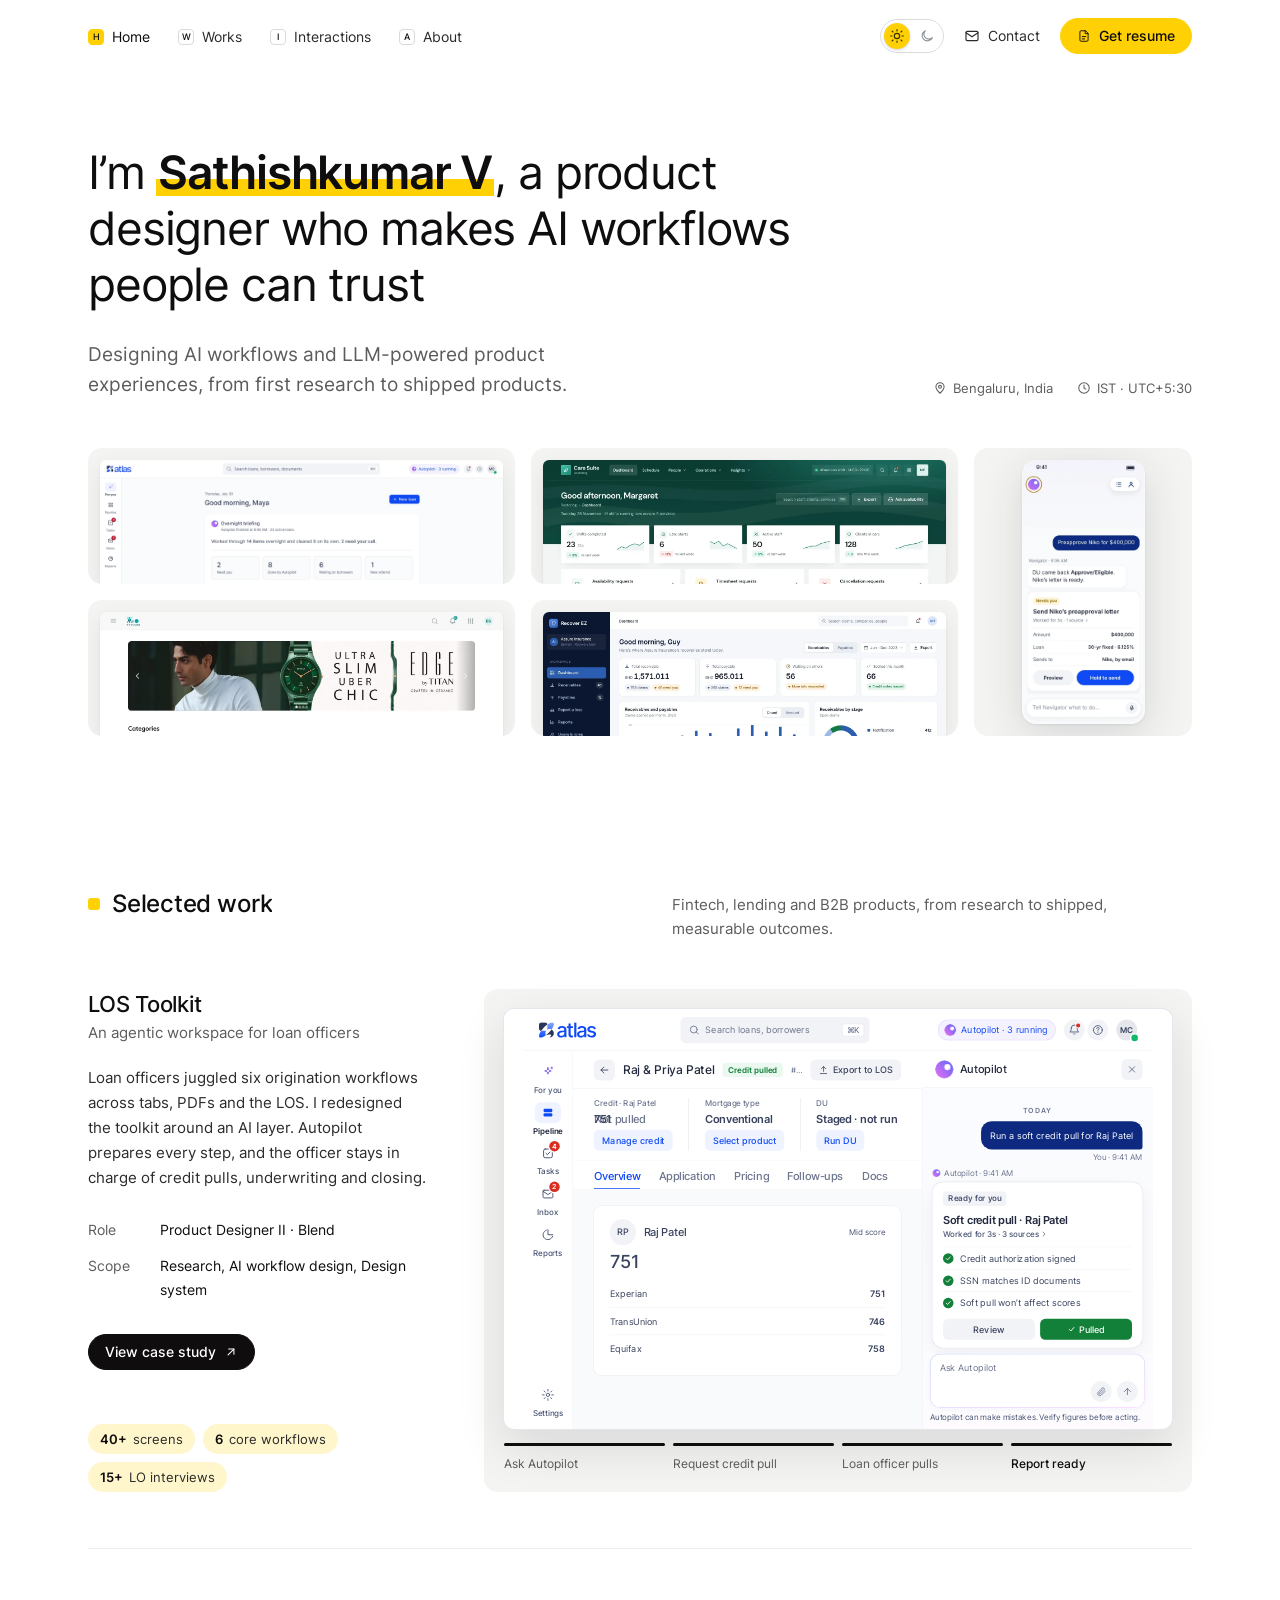
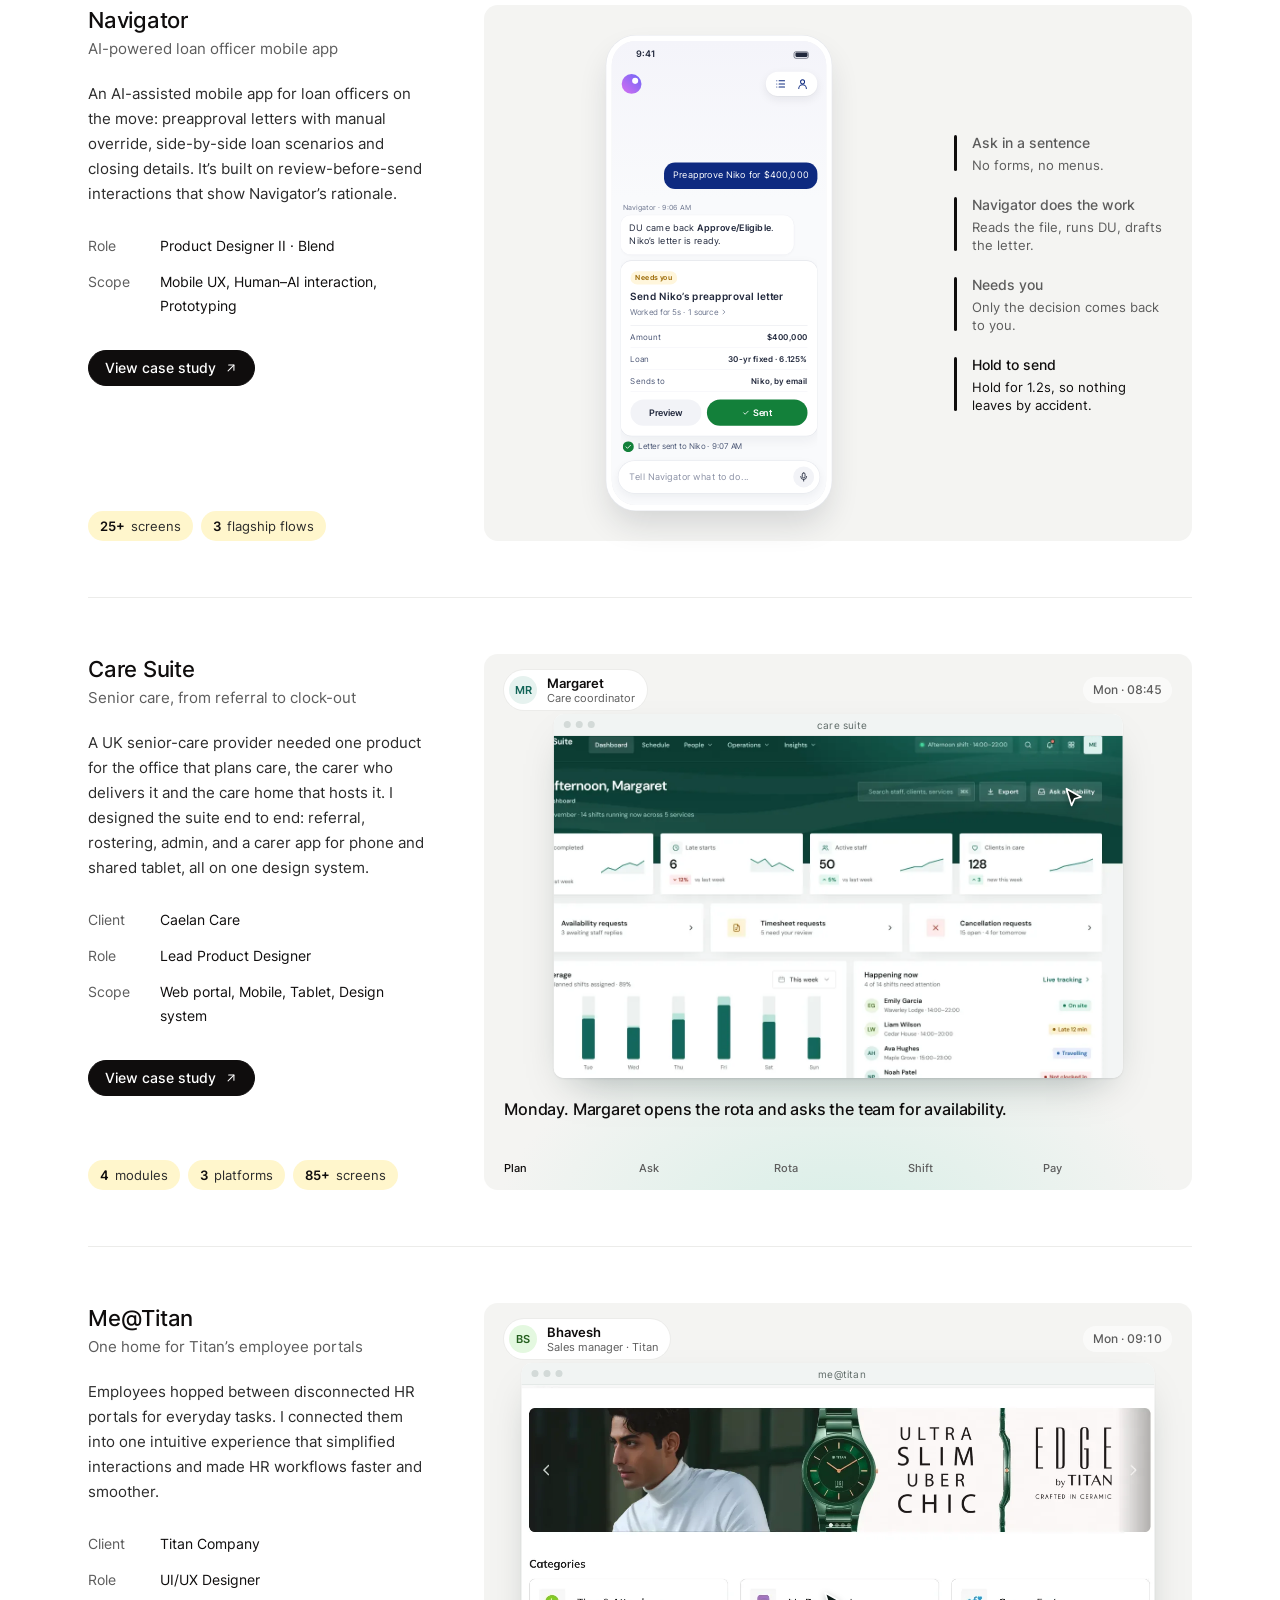
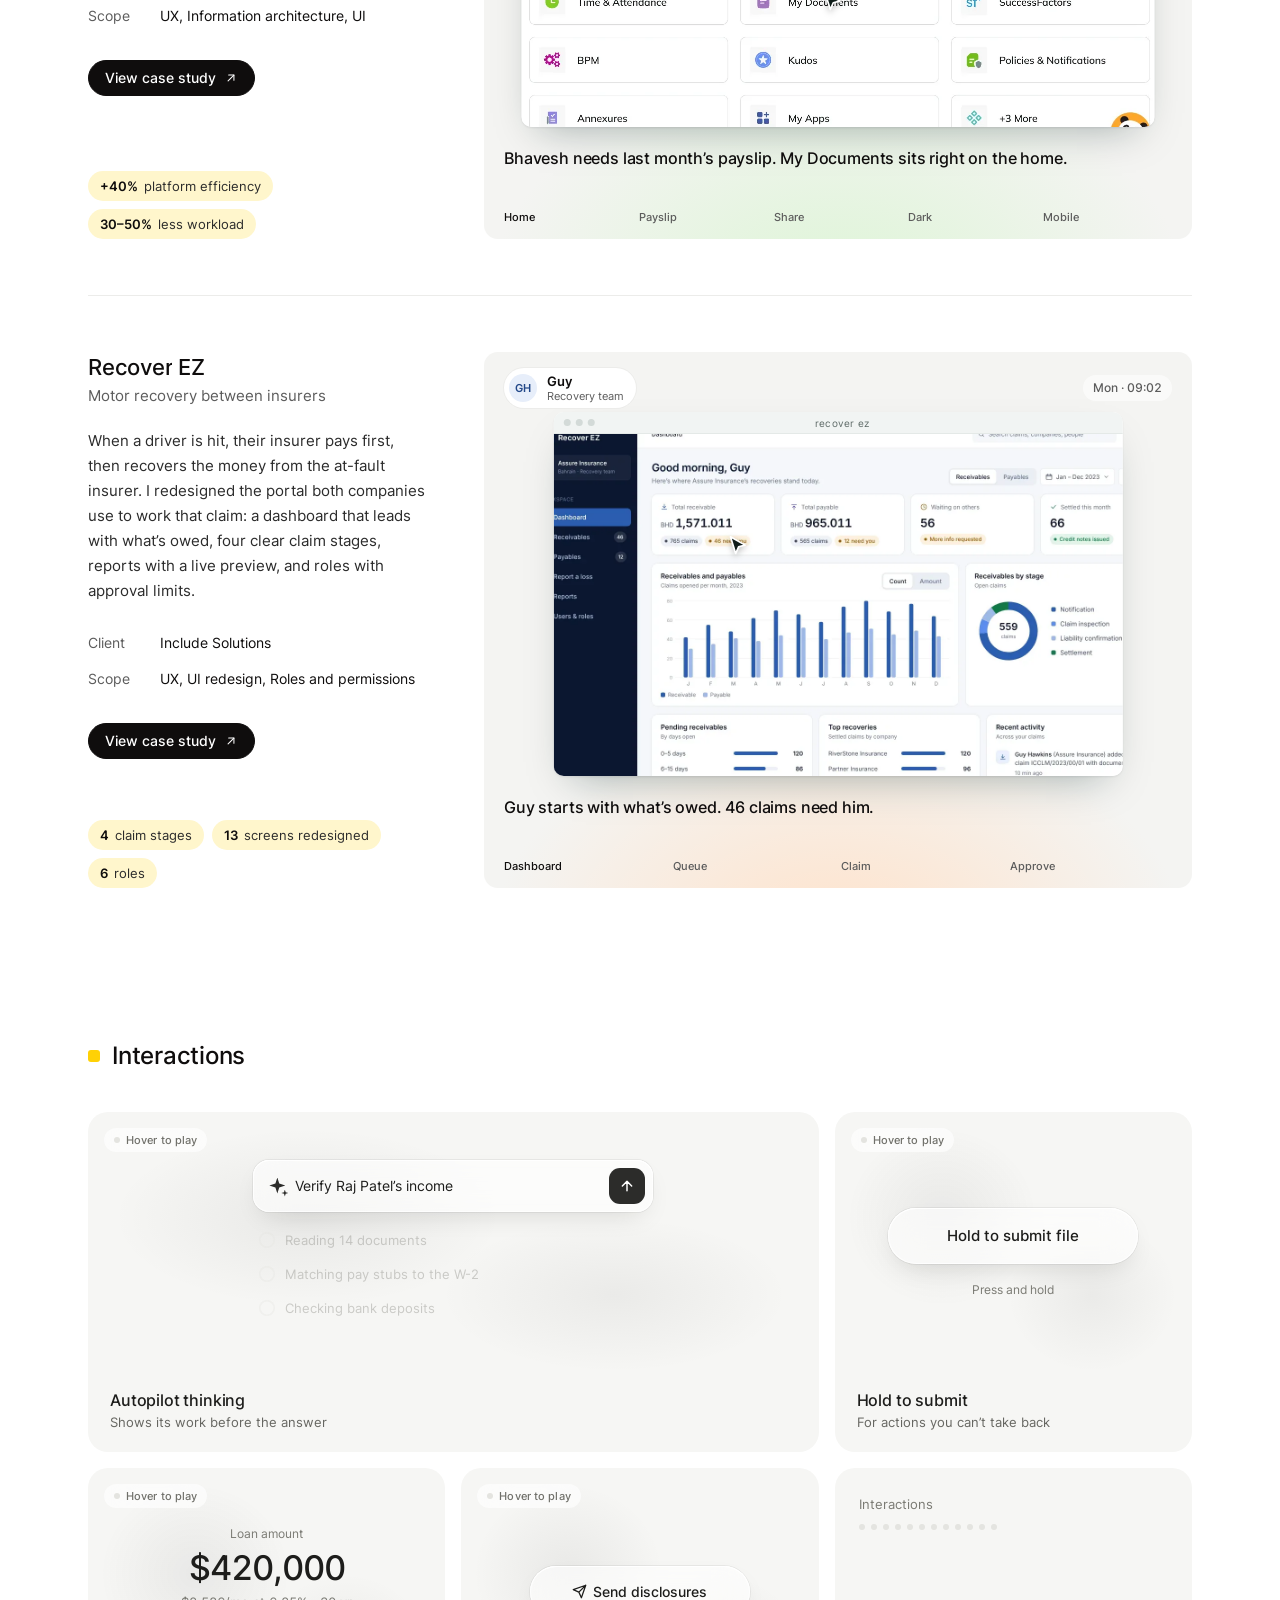
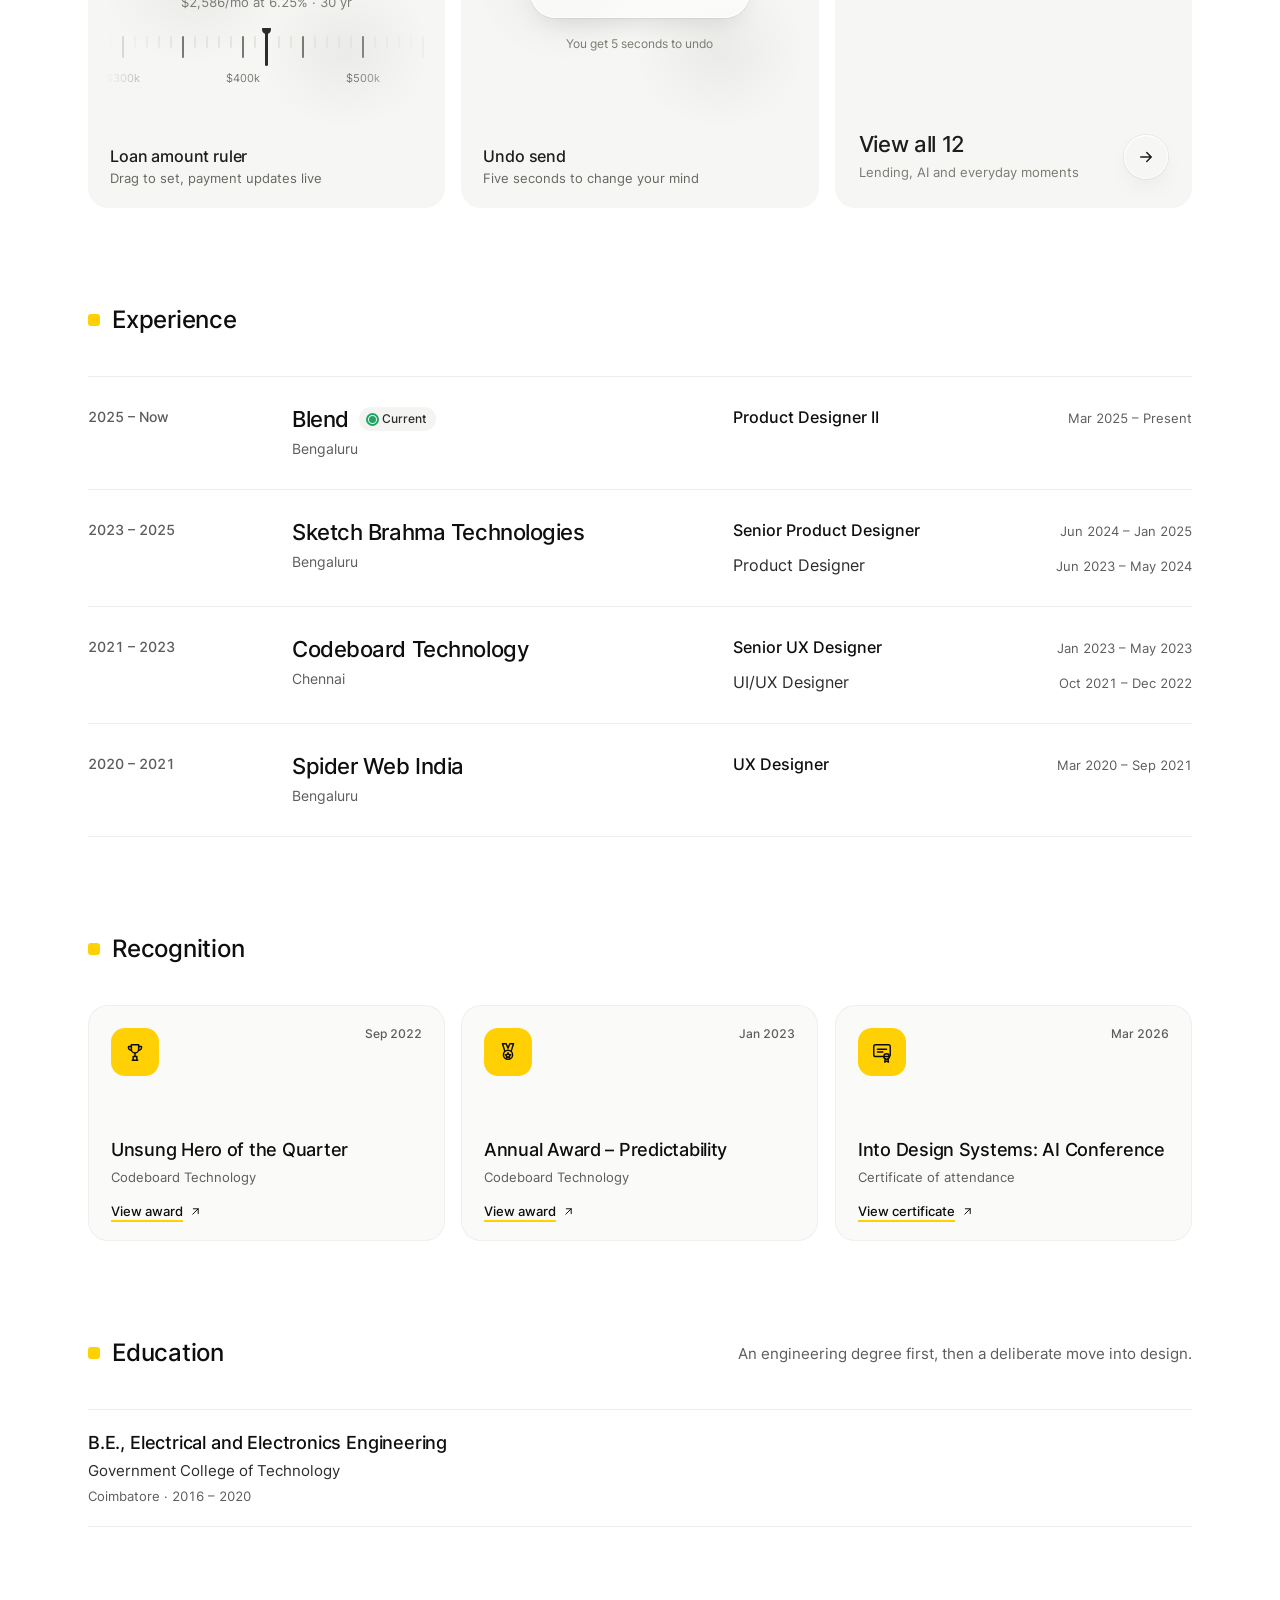
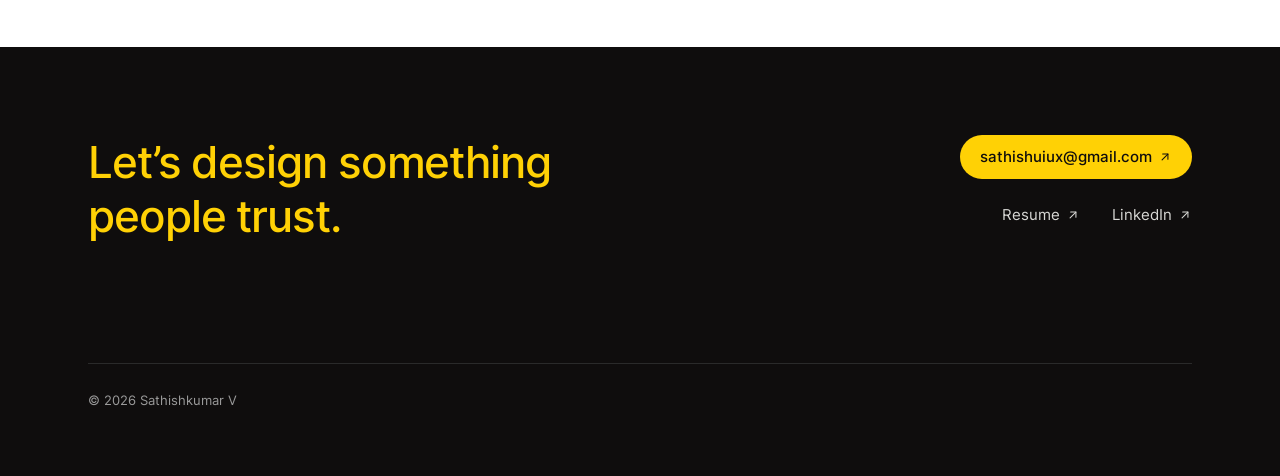
==== commit 65f67711: "Add files via upload same" ====
--- a/index.html
+++ b/index.html
@@ -1,4 +1,4 @@
-<!doctype html><html lang="en"><head><meta charset="utf-8"><meta name="viewport" content="width=device-width,initial-scale=1"><title>Sathishkumar V · Product Designer, AI Workflows</title><meta name="description" content="Product designer in Bengaluru who designs AI workflows people can trust. Case studies in lending, care, HR and insurance, from research to shipped."><meta name="author" content="Sathishkumar V"><meta property="og:type" content="profile"><meta property="og:site_name" content="Sathishkumar V"><meta property="og:title" content="Sathishkumar V · Product Designer, AI Workflows"><meta property="og:description" content="Product designer in Bengaluru who designs AI workflows people can trust. Case studies in lending, care, HR and insurance, from research to shipped."><meta property="og:image" content="og-index.jpg"><meta property="og:image:width" content="1200"><meta property="og:image:height" content="630"><meta name="twitter:card" content="summary_large_image"><meta name="theme-color" content="#FFD105"><link rel="icon" href="favicon.svg" type="image/svg+xml"><link rel="apple-touch-icon" href="apple-touch-icon.png"><script type="application/ld+json">{"@context": "https://schema.org", "@type": "Person", "name": "Sathishkumar V", "jobTitle": "Product Designer", "address": {"@type": "PostalAddress", "addressLocality": "Bengaluru", "addressCountry": "IN"}, "sameAs": ["https://www.linkedin.com/in/sathishkumaruiux"], "knowsAbout": ["Product design", "AI workflow design", "Human-AI interaction", "Design systems", "UX research", "Mobile UX"]}</script><script type="application/ld+json">{"@context": "https://schema.org", "@type": "WebSite", "name": "Sathishkumar V"}</script><link rel="preload" href="fonts/Inter-Regular.woff2" as="font" type="font/woff2" crossorigin><link rel="preload" href="fonts/Inter-Medium.woff2" as="font" type="font/woff2" crossorigin><link rel="stylesheet" href="base.css"><style>
+<!doctype html><html lang="en"><head><meta charset="utf-8"><meta name="viewport" content="width=device-width,initial-scale=1"><title>Sathishkumar V · Freelance Product Designer, AI & SaaS</title><meta name="description" content="Product designer in Bengaluru designing AI workflows and SaaS products people can trust. Open to freelance projects with startups and product teams."><meta name="author" content="Sathishkumar V"><meta property="og:type" content="profile"><meta property="og:site_name" content="Sathishkumar V"><meta property="og:title" content="Sathishkumar V · Freelance Product Designer, AI & SaaS"><meta property="og:description" content="Product designer in Bengaluru designing AI workflows and SaaS products people can trust. Open to freelance projects with startups and product teams."><meta property="og:image" content="https://skvdesigns.com/og-index.jpg"><meta property="og:image:width" content="1200"><meta property="og:image:height" content="630"><meta name="twitter:card" content="summary_large_image"><meta name="theme-color" content="#FFFFFF"><link rel="icon" href="favicon.svg" type="image/svg+xml"><link rel="apple-touch-icon" href="apple-touch-icon.png"><link rel="canonical" href="https://skvdesigns.com/"><meta property="og:url" content="https://skvdesigns.com/"><script type="application/ld+json">{"@context": "https://schema.org", "@type": "Person", "name": "Sathishkumar V", "jobTitle": "Product Designer", "address": {"@type": "PostalAddress", "addressLocality": "Bengaluru", "addressCountry": "IN"}, "sameAs": ["https://www.linkedin.com/in/sathishkumaruiux"], "knowsAbout": ["Product design", "AI workflow design", "Human-AI interaction", "Design systems", "UX research", "Mobile UX"], "url": "https://skvdesigns.com/"}</script><script type="application/ld+json">{"@context": "https://schema.org", "@type": "WebSite", "name": "Sathishkumar V", "url": "https://skvdesigns.com/"}</script><link rel="preload" href="fonts/Inter-Regular.woff2" as="font" type="font/woff2" crossorigin><link rel="preload" href="fonts/Inter-Medium.woff2" as="font" type="font/woff2" crossorigin><link rel="stylesheet" href="base.css"><style>
 body{margin:0}
 .pf{--bg:#F5F6F8;--tile:#E9EBF0;--ink:#171C2B;--ink2:#39435F;--mute:#4B5675;--line:#E2E4EA;font:400 15px/24px Inter,system-ui,sans-serif;color:var(--ink);background:var(--bg);-webkit-font-smoothing:antialiased}
 .pf *{box-sizing:border-box}
@@ -1185,6 +1185,35 @@
 html .pf .toc{left:max(84px,calc(50% - 552px))}
 @media (min-width:1600px){html .pf .wrap{max-width:1368px}html .pf .toc{left:calc(50% - 600px)}}
 html .pf .dkt .kn{background:var(--y)}
+
+html .pf .mnav .ms{background:transparent!important;box-shadow:none!important}
+@media (max-width:820px){
+ html .pf .nav{-webkit-backdrop-filter:blur(10px)}
+ html .pf .nav.open{-webkit-backdrop-filter:none!important;backdrop-filter:none!important;background:var(--bg,#fff)!important;box-shadow:none!important}
+ html .pf .nav.open+.mnav,html .pf:has(.nav.open) .mnav{opacity:0!important;pointer-events:none!important}
+ html .pf .nvm{padding:4px 20px 20px;border-bottom:0;border-radius:0 0 24px 24px;box-shadow:0 24px 40px -20px rgba(15,13,13,.28);transform:translateY(-8px);transition:opacity 220ms ease,transform 320ms cubic-bezier(.22,1,.36,1),visibility 0s linear 320ms}
+ html .pf .nav.open .nvm{transition:opacity 220ms ease,transform 320ms cubic-bezier(.22,1,.36,1)}
+ html .pf .nvm a{min-height:56px;padding:0 2px;font:500 20px/1 Inter,sans-serif;letter-spacing:-.01em;border-bottom:1px solid var(--line,rgba(15,13,13,.08))}
+ html .pf .nvm a::after{content:"";width:8px;height:8px;border-right:1.6px solid currentColor;border-top:1.6px solid currentColor;transform:rotate(45deg);opacity:.35;border-radius:0;background:none}
+ html .pf .nvm a.on{font-weight:600}
+ html .pf .nvm a.on::before{content:"";width:8px;height:8px;border-radius:50%;background:var(--y,#FFD400);margin-right:10px;flex:none}
+ html .pf .nvm a.on::after{opacity:0}
+ html .pf .nvm a.on{justify-content:flex-start}
+ html .pf .nvm a.on span{flex:1}
+ html .pf .nvm .nvf{display:flex;gap:10px;align-items:center;margin-top:18px}
+ html .pf .nvm .nvf a{border:0;min-height:48px;font-size:15px;justify-content:center;border-radius:999px}
+ html .pf .nvm .nvf a::after,html .pf .nvm .nvf a::before{display:none}
+ html .pf .nvm .nvr{flex:1;background:var(--y,#FFD400);color:#0F0D0D!important;font-weight:600}
+ html .pf .nvm .nve{flex:1;box-shadow:inset 0 0 0 1px var(--line,rgba(15,13,13,.14));color:var(--ink,#0F0D0D)}
+ html .pf .nvs{background:rgba(15,13,13,.38);-webkit-backdrop-filter:none;backdrop-filter:none;transition:opacity 260ms ease}
+ html .pf.dark .nvm{background:#15171B;box-shadow:0 24px 40px -20px rgba(0,0,0,.7)}
+ html .pf.dark .nvm a{border-bottom-color:rgba(255,255,255,.08)}
+ html .pf.dark .nvm .nve{box-shadow:inset 0 0 0 1px rgba(255,255,255,.16);color:var(--ink)}
+ html .pf.dark .nvs{background:rgba(0,0,0,.55)}
+ html .pf .nav.open>.wrap{position:relative;z-index:2;background:var(--bg,#fff)}
+ html .pf.dark .nav.open>.wrap{background:#15171B}
+ html .pf .nav.open .nvm{z-index:2}
+}
 </style></head><body>
 <div class="pf">
 <div class="ld" aria-hidden="true"><b><span>Sathishkumar V</span></b><i>00</i><span class="bar"></span></div>
@@ -1199,7 +1228,7 @@
 <div class="hero-sub" data-hr="" style="--d:500ms">
 <p>Designing AI workflows and LLM-powered product experiences, from first research to shipped products.</p>
 <div class="loc"><span><svg width="14" height="14" viewBox="0 0 24 24" fill="none" stroke="currentColor" stroke-width="1.75" stroke-linecap="round" stroke-linejoin="round" aria-hidden="true"><path d="M12 21s-7-6.2-7-11a7 7 0 0 1 14 0c0 4.8-7 11-7 11z"></path><circle cx="12" cy="10" r="2.5"></circle></svg>Bengaluru, India</span><span><svg width="14" height="14" viewBox="0 0 24 24" fill="none" stroke="currentColor" stroke-width="1.75" stroke-linecap="round" stroke-linejoin="round" aria-hidden="true"><circle cx="12" cy="12" r="9"></circle><path d="M12 7v5l3 2"></path></svg>IST · UTC+5:30</span></div>
-</div><div class="hrows"><div class="hg"><div class="hweb brow b1"><a class="t bt" href="los-toolkit.html" data-cursor="LOS Toolkit · For you" aria-label="LOS Toolkit case study: For you"><img src="img/2b5462fabb.webp" alt="LOS Toolkit For you screen" loading="eager"></a><a class="t bt" href="care-suite.html" data-cursor="Care Suite · Rota dashboard" aria-label="Care Suite case study: Rota dashboard"><img src="img/051b2f945e.webp" alt="Care Suite Rota dashboard screen" loading="eager"></a><a class="t bt" href="me-titan.html" data-cursor="Me@Titan · HR hub" aria-label="Me@Titan case study: HR hub"><img src="img/9d039eec04.webp" alt="Me@Titan HR hub screen" loading="eager"></a><a class="t bt" href="recover-ez.html" data-cursor="Recover EZ · Dashboard" aria-label="Recover EZ case study: Dashboard"><img src="img/9237ea7d9b.webp" alt="Recover EZ Dashboard screen" loading="eager"></a></div><div class="hmob brow b2"><a class="t bt bmob" href="navigator.html" data-cursor="Navigator · Morning briefing" aria-label="Navigator case study: Morning briefing"><img src="img/f7c779511c.webp" alt="Navigator Morning briefing screen" loading="eager"></a></div></div></div><div class="cpill" aria-hidden="true"><span></span><i>↗</i></div>
+</div><div class="hrows"><div class="hg"><div class="hweb brow b1"><a class="t bt" href="/los-toolkit" data-cursor="LOS Toolkit · For you" aria-label="LOS Toolkit case study: For you"><img src="img/2b5462fabb.webp" alt="LOS Toolkit For you screen" loading="eager"></a><a class="t bt" href="/care-suite" data-cursor="Care Suite · Rota dashboard" aria-label="Care Suite case study: Rota dashboard"><img src="img/051b2f945e.webp" alt="Care Suite Rota dashboard screen" loading="eager"></a><a class="t bt" href="/employee-portal" data-cursor="Me@Titan · HR hub" aria-label="Me@Titan case study: HR hub"><img src="img/9d039eec04.webp" alt="Employee portal HR hub screen" loading="eager"></a><a class="t bt" href="/recover-ez" data-cursor="Recover EZ · Dashboard" aria-label="Recover EZ case study: Dashboard"><img src="img/9237ea7d9b.webp" alt="Recover EZ Dashboard screen" loading="eager"></a></div><div class="hmob brow b2"><a class="t bt bmob" href="/navigator" data-cursor="Navigator · Morning briefing" aria-label="Navigator case study: Morning briefing"><img src="img/f7c779511c.webp" alt="Navigator Morning briefing screen" loading="eager"></a></div></div></div><div class="cpill" aria-hidden="true"><span></span><i>↗</i></div>
 </div></section>
 
 <section class="sec" id="work"><div class="wrap">
@@ -1209,7 +1238,7 @@
 <h3 data-split="">LOS Toolkit</h3><p class="c-sub">An agentic workspace for loan officers</p>
 <p class="c-p">Loan officers juggled six origination workflows across tabs, PDFs and the LOS. I redesigned the toolkit around an AI layer. Autopilot prepares every step, and the officer stays in charge of credit pulls, underwriting and closing.</p>
 <dl class="c-meta"><dt>Role</dt><dd>Product Designer II · Blend</dd><dt>Scope</dt><dd>Research, AI workflow design, Design system</dd></dl>
-<a class="pill" href="los-toolkit.html">View case study <svg width="14" height="14" viewBox="0 0 24 24" fill="none" stroke="currentColor" stroke-width="1.75" stroke-linecap="round" stroke-linejoin="round" aria-hidden="true"><path d="M7 17L17 7"></path><path d="M8 7h9v9"></path></svg></a>
+<a class="pill" href="/los-toolkit">View case study <svg width="14" height="14" viewBox="0 0 24 24" fill="none" stroke="currentColor" stroke-width="1.75" stroke-linecap="round" stroke-linejoin="round" aria-hidden="true"><path d="M7 17L17 7"></path><path d="M8 7h9v9"></path></svg></a>
 <div class="c-foot"><span class="chip"><b>40+</b>screens</span><span class="chip"><b>6</b>core workflows</span><span class="chip"><b>15+</b>LO interviews</span></div>
 </div>
 <div class="c-img has-proto"><div class="proto" data-proto="" aria-label="Animated prototype: asking Autopilot to prepare a credit pull in the Atlas LO workspace">
@@ -1265,7 +1294,7 @@
 <h3 data-split="">Navigator</h3><p class="c-sub">AI-powered loan officer mobile app</p>
 <p class="c-p">An AI-assisted mobile app for loan officers on the move: preapproval letters with manual override, side-by-side loan scenarios and closing details. It’s built on review-before-send interactions that show Navigator’s rationale.</p>
 <dl class="c-meta"><dt>Role</dt><dd>Product Designer II · Blend</dd><dt>Scope</dt><dd>Mobile UX, Human–AI interaction, Prototyping</dd></dl>
-<a class="pill" href="navigator.html">View case study <svg width="14" height="14" viewBox="0 0 24 24" fill="none" stroke="currentColor" stroke-width="1.75" stroke-linecap="round" stroke-linejoin="round" aria-hidden="true"><path d="M7 17L17 7"></path><path d="M8 7h9v9"></path></svg></a>
+<a class="pill" href="/navigator">View case study <svg width="14" height="14" viewBox="0 0 24 24" fill="none" stroke="currentColor" stroke-width="1.75" stroke-linecap="round" stroke-linejoin="round" aria-hidden="true"><path d="M7 17L17 7"></path><path d="M8 7h9v9"></path></svg></a>
 <div class="c-foot"><span class="chip"><b>25+</b>screens</span><span class="chip"><b>3</b>flagship flows</span></div>
 </div>
 <div class="c-img has-proto2"><div class="proto m" data-proto2="" aria-label="Animated prototype: asking Navigator for a preapproval letter and holding to send it">
@@ -1294,7 +1323,7 @@
 <h3 data-split="">Care Suite</h3><p class="c-sub">Senior care, from referral to clock-out</p>
 <p class="c-p">A UK senior-care provider needed one product for the office that plans care, the carer who delivers it and the care home that hosts it. I designed the suite end to end: referral, rostering, admin, and a carer app for phone and shared tablet, all on one design system.</p>
 <dl class="c-meta"><dt>Client</dt><dd>Caelan Care</dd><dt>Role</dt><dd>Lead Product Designer</dd><dt>Scope</dt><dd>Web portal, Mobile, Tablet, Design system</dd></dl>
-<a class="pill" href="care-suite.html">View case study <svg width="14" height="14" viewBox="0 0 24 24" fill="none" stroke="currentColor" stroke-width="1.75" stroke-linecap="round" stroke-linejoin="round" aria-hidden="true"><path d="M7 17L17 7"></path><path d="M8 7h9v9"></path></svg></a>
+<a class="pill" href="/care-suite">View case study <svg width="14" height="14" viewBox="0 0 24 24" fill="none" stroke="currentColor" stroke-width="1.75" stroke-linecap="round" stroke-linejoin="round" aria-hidden="true"><path d="M7 17L17 7"></path><path d="M8 7h9v9"></path></svg></a>
 <div class="c-foot"><span class="chip"><b>4</b>modules</span><span class="chip"><b>3</b>platforms</span><span class="chip"><b>85+</b>screens</span></div>
 </div>
 <div class="c-img has-cp3"><div class="cp3" data-cp3="{&quot;s&quot;: [{&quot;k&quot;: &quot;d&quot;, &quot;img&quot;: &quot;o-dashboard&quot;, &quot;who&quot;: 0, &quot;t&quot;: &quot;Mon \u00b7 08:45&quot;, &quot;cap&quot;: &quot;Monday. Margaret opens the rota and asks the team for availability.&quot;, &quot;to&quot;: [1297, 140], &quot;toast&quot;: &quot;&quot;, &quot;src&quot;: &quot;img/051b2f945e.webp&quot;, &quot;step&quot;: 0}, {&quot;k&quot;: &quot;d&quot;, &quot;img&quot;: &quot;o-ask&quot;, &quot;who&quot;: 0, &quot;t&quot;: &quot;Mon \u00b7 08:47&quot;, &quot;cap&quot;: &quot;She sends the request to everyone on the rota.&quot;, &quot;to&quot;: [942, 624], &quot;toast&quot;: &quot;Availability request sent&quot;, &quot;src&quot;: &quot;img/6481f8dd2b.webp&quot;, &quot;step&quot;: 1}, {&quot;k&quot;: &quot;d&quot;, &quot;img&quot;: &quot;o-create&quot;, &quot;who&quot;: 0, &quot;t&quot;: &quot;Thu \u00b7 10:12&quot;, &quot;cap&quot;: &quot;Replies are in. Availability fills 174 of 192 slots, so she previews the shifts.&quot;, &quot;to&quot;: [1215, 709], &quot;toast&quot;: &quot;174 of 192 slots filled&quot;, &quot;src&quot;: &quot;img/a1041c6086.webp&quot;, &quot;step&quot;: 2}, {&quot;k&quot;: &quot;m&quot;, &quot;img&quot;: &quot;m-home&quot;, &quot;h&quot;: 935, &quot;who&quot;: 1, &quot;t&quot;: &quot;Mon \u00b7 07:58&quot;, &quot;cap&quot;: &quot;Monday, 07:58. John reaches Waverley Lodge and checks in.&quot;, &quot;to&quot;: [164, 264], &quot;toast&quot;: &quot;Checked in at Waverley Lodge&quot;, &quot;src&quot;: &quot;img/f8d796674a.webp&quot;, &quot;step&quot;: 3}, {&quot;k&quot;: &quot;m&quot;, &quot;img&quot;: &quot;m-visits&quot;, &quot;h&quot;: 988, &quot;who&quot;: 1, &quot;t&quot;: &quot;Mon \u00b7 16:55&quot;, &quot;cap&quot;: &quot;Each visit is logged. He checks out when the shift ends.&quot;, &quot;to&quot;: [195, 843], &quot;toast&quot;: &quot;Checked out&quot;, &quot;src&quot;: &quot;img/a7f50ab50a.webp&quot;, &quot;step&quot;: 3}, {&quot;k&quot;: &quot;d&quot;, &quot;img&quot;: &quot;o-finance&quot;, &quot;who&quot;: 0, &quot;t&quot;: &quot;Fri \u00b7 15:00&quot;, &quot;cap&quot;: &quot;Friday. His hours are already in payroll, nothing re-typed. She opens forecasting.&quot;, &quot;to&quot;: [1158, 835], &quot;toast&quot;: &quot;&quot;, &quot;src&quot;: &quot;img/dca89e36de.webp&quot;, &quot;step&quot;: 4}, {&quot;k&quot;: &quot;d&quot;, &quot;img&quot;: &quot;o-forecast&quot;, &quot;who&quot;: 0, &quot;t&quot;: &quot;Fri \u00b7 15:05&quot;, &quot;cap&quot;: &quot;Payroll for the rest of the year is forecast, 92.5% accurate so far.&quot;, &quot;to&quot;: [840, 641], &quot;toast&quot;: &quot;&quot;, &quot;src&quot;: &quot;img/50cd992a91.webp&quot;, &quot;step&quot;: 4}], &quot;w&quot;: [[&quot;MR&quot;, &quot;Margaret&quot;, &quot;Care coordinator&quot;], [&quot;JC&quot;, &quot;John&quot;, &quot;Carer&quot;]]}" aria-label="Animated story: a coordinator plans the rota, a carer works the shift, and the hours flow into pay and forecasting">
@@ -1309,12 +1338,12 @@
 <h3 data-split="">Me@Titan</h3><p class="c-sub">One home for Titan’s employee portals</p>
 <p class="c-p">Employees hopped between disconnected HR portals for everyday tasks. I connected them into one intuitive experience that simplified interactions and made HR workflows faster and smoother.</p>
 <dl class="c-meta"><dt>Client</dt><dd>Titan Company</dd><dt>Role</dt><dd>UI/UX Designer</dd><dt>Scope</dt><dd>UX, Information architecture, UI</dd></dl>
-<a class="pill" href="me-titan.html">View case study <svg width="14" height="14" viewBox="0 0 24 24" fill="none" stroke="currentColor" stroke-width="1.75" stroke-linecap="round" stroke-linejoin="round" aria-hidden="true"><path d="M7 17L17 7"></path><path d="M8 7h9v9"></path></svg></a>
+<a class="pill" href="/employee-portal">View case study <svg width="14" height="14" viewBox="0 0 24 24" fill="none" stroke="currentColor" stroke-width="1.75" stroke-linecap="round" stroke-linejoin="round" aria-hidden="true"><path d="M7 17L17 7"></path><path d="M8 7h9v9"></path></svg></a>
 <div class="c-foot"><span class="chip"><b>+40%</b>platform efficiency</span><span class="chip"><b>30–50%</b>less workload</span></div>
 </div>
 <div class="c-img has-cp3"><div class="cp3 t4" data-cp3="{&quot;s&quot;: [{&quot;k&quot;: &quot;d&quot;, &quot;src&quot;: &quot;img/9d039eec04.webp&quot;, &quot;H&quot;: 806, &quot;who&quot;: 0, &quot;t&quot;: &quot;Mon \u00b7 09:10&quot;, &quot;cap&quot;: &quot;Bhavesh needs last month\u2019s payslip. My Documents sits right on the home.&quot;, &quot;to&quot;: [690, 490], &quot;toast&quot;: &quot;&quot;, &quot;step&quot;: 0}, {&quot;k&quot;: &quot;d&quot;, &quot;src&quot;: &quot;img/230273b07f.webp&quot;, &quot;H&quot;: 806, &quot;who&quot;: 0, &quot;t&quot;: &quot;Mon \u00b7 09:11&quot;, &quot;cap&quot;: &quot;The payslip opens in a preview. He shares it from the top bar.&quot;, &quot;to&quot;: [1265, 65], &quot;toast&quot;: &quot;&quot;, &quot;step&quot;: 1}, {&quot;k&quot;: &quot;d&quot;, &quot;src&quot;: &quot;img/00b047ebaf.webp&quot;, &quot;H&quot;: 806, &quot;who&quot;: 0, &quot;t&quot;: &quot;Mon \u00b7 09:11&quot;, &quot;cap&quot;: &quot;He sends it by email, without leaving the portal.&quot;, &quot;to&quot;: [888, 632], &quot;toast&quot;: &quot;Email sent&quot;, &quot;step&quot;: 2}, {&quot;k&quot;: &quot;d&quot;, &quot;src&quot;: &quot;img/21c25f6763.webp&quot;, &quot;H&quot;: 806, &quot;who&quot;: 0, &quot;t&quot;: &quot;Mon \u00b7 09:12&quot;, &quot;cap&quot;: &quot;Back in My Documents, the payslip sits at the top of recent files.&quot;, &quot;to&quot;: [212, 496], &quot;toast&quot;: &quot;&quot;, &quot;step&quot;: 2}, {&quot;k&quot;: &quot;d&quot;, &quot;src&quot;: &quot;img/116cefee27.webp&quot;, &quot;H&quot;: 806, &quot;wipe&quot;: 1, &quot;who&quot;: 0, &quot;t&quot;: &quot;Mon \u00b7 21:40&quot;, &quot;cap&quot;: &quot;Late shift. From his profile, he switches the hub to dark.&quot;, &quot;to&quot;: [1388, 31], &quot;toast&quot;: &quot;Dark theme on&quot;, &quot;step&quot;: 3}, {&quot;k&quot;: &quot;m&quot;, &quot;src&quot;: &quot;img/1318393ab9.webp&quot;, &quot;h&quot;: 845, &quot;who&quot;: 0, &quot;t&quot;: &quot;Tue \u00b7 08:15&quot;, &quot;cap&quot;: &quot;On his phone, My Documents is in the same place.&quot;, &quot;to&quot;: [99, 468], &quot;toast&quot;: &quot;Opening My Documents&quot;, &quot;step&quot;: 4}, {&quot;k&quot;: &quot;m&quot;, &quot;src&quot;: &quot;img/1318ece651.webp&quot;, &quot;h&quot;: 845, &quot;who&quot;: 0, &quot;t&quot;: &quot;Tue \u00b7 22:05&quot;, &quot;cap&quot;: &quot;And the dark theme carries over to mobile.&quot;, &quot;to&quot;: [279, 470], &quot;toast&quot;: &quot;&quot;, &quot;step&quot;: 4}], &quot;w&quot;: [[&quot;BS&quot;, &quot;Bhavesh&quot;, &quot;Sales manager \u00b7 Titan&quot;]]}" aria-label="Animated story: an employee finds and shares his payslip, switches to dark theme, then uses the same hub on mobile">
  <div class="cp3-top"><span class="cp3-who"><i class="cp3-av">BS</i><span><b class="cp3-nm">Bhavesh</b><small class="cp3-rl">Sales manager · Titan</small></span></span><span class="cp3-tm">Mon · 09:10</span></div>
- <div class="cp3-win"><div class="cp3-chr"><i></i><i></i><i></i><span>me@titan</span></div><div class="cp3-vp"><div class="cp3-shot"><img loading="lazy" decoding="async" class="cp3-l on" src="img/9d039eec04.webp" alt="Me@Titan dashboard"><img loading="lazy" decoding="async" class="cp3-l" alt=""><span class="cp3-cur"><svg class="cp3-ar" width="22" height="22" viewBox="0 0 24 24"><path d="M5 3l14 8-6.2 1.6L10 19z" fill="#0F1C19" stroke="#fff" stroke-width="1.6" stroke-linejoin="round"></path></svg><i class="cp3-rp"></i></span></div></div></div>
+ <div class="cp3-win"><div class="cp3-chr"><i></i><i></i><i></i><span>me@titan</span></div><div class="cp3-vp"><div class="cp3-shot"><img loading="lazy" decoding="async" class="cp3-l on" src="img/9d039eec04.webp" alt="Employee portal dashboard"><img loading="lazy" decoding="async" class="cp3-l" alt=""><span class="cp3-cur"><svg class="cp3-ar" width="22" height="22" viewBox="0 0 24 24"><path d="M5 3l14 8-6.2 1.6L10 19z" fill="#0F1C19" stroke="#fff" stroke-width="1.6" stroke-linejoin="round"></path></svg><i class="cp3-rp"></i></span></div></div></div>
  <div class="cp3-ph"><div class="cp3-pi"><img loading="lazy" decoding="async" class="cp3-pl on" alt=""><img loading="lazy" decoding="async" class="cp3-pl" alt=""><span class="cp3-tap"><i class="cp3-rp"></i></span></div></div>
  <div class="cp3-toast"><svg width="14" height="14" viewBox="0 0 24 24" fill="none" stroke="currentColor" stroke-width="2.6" stroke-linecap="round" stroke-linejoin="round"><path d="M5 12l5 5 9-10"></path></svg><span></span></div>
  <div class="cp3-bot"><p class="cp3-cap">Bhavesh needs last month’s payslip. My Documents sits right on the home.</p><div class="cp3-steps" role="tablist"><button type="button" class="cp3-st on" data-st="0"><i></i>Home</button><button type="button" class="cp3-st" data-st="1"><i></i>Payslip</button><button type="button" class="cp3-st" data-st="2"><i></i>Share</button><button type="button" class="cp3-st" data-st="3"><i></i>Dark</button><button type="button" class="cp3-st" data-st="4"><i></i>Mobile</button></div></div>
@@ -1324,7 +1353,7 @@
 <h3 data-split="">Recover EZ</h3><p class="c-sub">Motor recovery between insurers</p>
 <p class="c-p">When a driver is hit, their insurer pays first, then recovers the money from the at-fault insurer. I redesigned the portal both companies use to work that claim: a dashboard that leads with what’s owed, four clear claim stages, reports with a live preview, and roles with approval limits.</p>
 <dl class="c-meta"><dt>Client</dt><dd>Include Solutions</dd><dt>Scope</dt><dd>UX, UI redesign, Roles and permissions</dd></dl>
-<a class="pill" href="recover-ez.html">View case study <svg width="14" height="14" viewBox="0 0 24 24" fill="none" stroke="currentColor" stroke-width="1.75" stroke-linecap="round" stroke-linejoin="round" aria-hidden="true"><path d="M7 17L17 7"></path><path d="M8 7h9v9"></path></svg></a>
+<a class="pill" href="/recover-ez">View case study <svg width="14" height="14" viewBox="0 0 24 24" fill="none" stroke="currentColor" stroke-width="1.75" stroke-linecap="round" stroke-linejoin="round" aria-hidden="true"><path d="M7 17L17 7"></path><path d="M8 7h9v9"></path></svg></a>
 <div class="c-foot"><span class="chip"><b>4</b>claim stages</span><span class="chip"><b>13</b>screens redesigned</span><span class="chip"><b>6</b>roles</span></div>
 </div>
 <div class="c-img has-cp3"><div class="cp3 t5" data-cp3="{&quot;s&quot;: [{&quot;k&quot;: &quot;d&quot;, &quot;src&quot;: &quot;img/9237ea7d9b.webp&quot;, &quot;who&quot;: 0, &quot;t&quot;: &quot;Mon \u00b7 09:02&quot;, &quot;cap&quot;: &quot;Guy starts with what\u2019s owed. 46 claims need him.&quot;, &quot;to&quot;: [445, 270], &quot;toast&quot;: &quot;&quot;, &quot;step&quot;: 0}, {&quot;k&quot;: &quot;d&quot;, &quot;src&quot;: &quot;img/697dadb7d7.webp&quot;, &quot;who&quot;: 0, &quot;t&quot;: &quot;Mon \u00b7 09:04&quot;, &quot;cap&quot;: &quot;His queue shows each claim\u2019s stage and owner. He opens Cody Fisher\u2019s claim.&quot;, &quot;to&quot;: [440, 710], &quot;toast&quot;: &quot;&quot;, &quot;step&quot;: 1}, {&quot;k&quot;: &quot;d&quot;, &quot;src&quot;: &quot;img/03580926d9.webp&quot;, &quot;who&quot;: 0, &quot;t&quot;: &quot;Mon \u00b7 09:05&quot;, &quot;cap&quot;: &quot;He reviews the notification and accepts it, so the claim moves to inspection.&quot;, &quot;to&quot;: [1356, 110], &quot;toast&quot;: &quot;Notification accepted&quot;, &quot;step&quot;: 2}, {&quot;k&quot;: &quot;d&quot;, &quot;src&quot;: &quot;img/e6737d6824.webp&quot;, &quot;who&quot;: 0, &quot;t&quot;: &quot;Mon \u00b7 09:20&quot;, &quot;cap&quot;: &quot;The BHD 3,436 recovery is over Level 1\u2019s limit, so it routes to Level 2.&quot;, &quot;to&quot;: [1040, 360], &quot;toast&quot;: &quot;Routed to Level 2&quot;, &quot;step&quot;: 3}], &quot;w&quot;: [[&quot;GH&quot;, &quot;Guy&quot;, &quot;Recovery team&quot;]]}" aria-label="Animated story: a recovery handler works a claim from the dashboard to approval">
@@ -1339,7 +1368,7 @@
 
 <section class="sec" id="explore"><div class="wrap">
 <div class="sec-h"><h2 data-split="">Interactions</h2></div>
-<div class="ixb"><article class="ixt ixt-w" data-ixc="" data-dk-keep=""><span class="ixt-tag"><i></i>Hover to play</span><div class="ix-st" data-ix="ai"></div><div class="ixt-c"><b>Autopilot thinking</b><span>Shows its work before the answer</span></div></article><article class="ixt" data-ixc="" data-dk-keep=""><span class="ixt-tag"><i></i>Hover to play</span><div class="ix-st" data-ix="hold"></div><div class="ixt-c"><b>Hold to submit</b><span>For actions you can’t take back</span></div></article><article class="ixt" data-ixc="" data-dk-keep=""><span class="ixt-tag"><i></i>Hover to play</span><div class="ix-st" data-ix="ruler"></div><div class="ixt-c"><b>Loan amount ruler</b><span>Drag to set, payment updates live</span></div></article><article class="ixt" data-ixc="" data-dk-keep=""><span class="ixt-tag"><i></i>Hover to play</span><div class="ix-st" data-ix="undo"></div><div class="ixt-c"><b>Undo send</b><span>Five seconds to change your mind</span></div></article><a class="ixt ixt-all" href="interactions.html" data-dk-keep="" aria-label="View all 12 interactions"><div class="tp"><span class="lb">Interactions</span><span class="st"><i style="--k:0"></i><i style="--k:1"></i><i style="--k:2"></i><i style="--k:3"></i><i style="--k:4"></i><i style="--k:5"></i><i style="--k:6"></i><i style="--k:7"></i><i style="--k:8"></i><i style="--k:9"></i><i style="--k:10"></i><i style="--k:11"></i></span></div><div class="ft"><div><b>View all 12</b><small>Lending, AI and everyday moments</small></div><span class="ar"><svg width="18" height="18" viewBox="0 0 24 24" fill="none" stroke="currentColor" stroke-width="2" stroke-linecap="round" stroke-linejoin="round"><path d="M5 12h14M13 6l6 6-6 6"></path></svg></span></div></a></div>
+<div class="ixb"><article class="ixt ixt-w" data-ixc="" data-dk-keep=""><span class="ixt-tag"><i></i>Hover to play</span><div class="ix-st" data-ix="ai"></div><div class="ixt-c"><b>Autopilot thinking</b><span>Shows its work before the answer</span></div></article><article class="ixt" data-ixc="" data-dk-keep=""><span class="ixt-tag"><i></i>Hover to play</span><div class="ix-st" data-ix="hold"></div><div class="ixt-c"><b>Hold to submit</b><span>For actions you can’t take back</span></div></article><article class="ixt" data-ixc="" data-dk-keep=""><span class="ixt-tag"><i></i>Hover to play</span><div class="ix-st" data-ix="ruler"></div><div class="ixt-c"><b>Loan amount ruler</b><span>Drag to set, payment updates live</span></div></article><article class="ixt" data-ixc="" data-dk-keep=""><span class="ixt-tag"><i></i>Hover to play</span><div class="ix-st" data-ix="undo"></div><div class="ixt-c"><b>Undo send</b><span>Five seconds to change your mind</span></div></article><a class="ixt ixt-all" href="/interactions" data-dk-keep="" aria-label="View all 12 interactions"><div class="tp"><span class="lb">Interactions</span><span class="st"><i style="--k:0"></i><i style="--k:1"></i><i style="--k:2"></i><i style="--k:3"></i><i style="--k:4"></i><i style="--k:5"></i><i style="--k:6"></i><i style="--k:7"></i><i style="--k:8"></i><i style="--k:9"></i><i style="--k:10"></i><i style="--k:11"></i></span></div><div class="ft"><div><b>View all 12</b><small>Lending, AI and everyday moments</small></div><span class="ar"><svg width="18" height="18" viewBox="0 0 24 24" fill="none" stroke="currentColor" stroke-width="2" stroke-linecap="round" stroke-linejoin="round"><path d="M5 12h14M13 6l6 6-6 6"></path></svg></span></div></a></div>
 </div></section>
 
 <section class="sec" id="about"><div class="wrap">
@@ -1362,6 +1391,24 @@
 </div></footer>
 </div>
 <script>
+function pfNavX(r){
+  if(r._pfNavX) return; r._pfNavX=true;
+  /* browser bar colour follows the theme (mobile Safari/Chrome tint their toolbars from this) */
+  function tint(){ try{ var m=document.querySelector('meta[name="theme-color"]'); if(!m){ m=document.createElement('meta'); m.name='theme-color'; document.head.appendChild(m); }
+    var nav=r.querySelector('header.nav'); var bg=getComputedStyle(r).backgroundColor; m.setAttribute('content', r.classList.contains('dark') ? '#0F1013' : '#FFFFFF'); document.documentElement.style.colorScheme = r.classList.contains('dark') ? 'dark' : 'light'; }catch(e){} }
+  tint(); new MutationObserver(tint).observe(r,{attributes:true,attributeFilter:['class']});
+  var nav=r.querySelector('header.nav'), m=nav&&nav.querySelector('.nvm'); if(!m) return;
+  m.querySelectorAll('a').forEach(function(a){ if(a.classList.contains('on')&&!a.querySelector('span')){ var s=document.createElement('span'); s.textContent=a.textContent; a.textContent=''; a.appendChild(s); } });
+  if(!m.querySelector('.nvf')){ var res=nav.querySelector('.r a.pill'), mail=r.querySelector('footer a[href^="mailto:"]');
+    var f=document.createElement('div'); f.className='nvf';
+    if(res){ var a=document.createElement('a'); a.className='nvr'; a.href=res.getAttribute('href'); a.target='_blank'; a.rel='noopener noreferrer'; a.textContent='Get resume'; f.appendChild(a); }
+    if(mail){ var e=document.createElement('a'); e.className='nve'; e.href=mail.getAttribute('href'); e.textContent='Email me'; f.appendChild(e); }
+    m.appendChild(f); }
+  new MutationObserver(function(){ var o=nav.classList.contains('open'); document.documentElement.style.overflow=o?'hidden':''; }).observe(nav,{attributes:true,attributeFilter:['class']});
+}
+
+
+
 function pfKeys(r){
   if(r._pfKeys) return; r._pfKeys=true;
   document.addEventListener('keydown',function(e){
@@ -2050,7 +2097,7 @@
     [].forEach.call(document.querySelectorAll('*'),function(el){ if(el.shadowRoot) out=out.concat([].slice.call(el.shadowRoot.querySelectorAll('.pf'))); });
     return out.filter(function(r){ return !r.dataset.init; }); }
   function init(r){ r.dataset.init='1';
-    try{ r.classList.add('js'); if(typeof pfMotion==='function') pfMotion(r); if(typeof pfPage==='function') pfPage(r); if(typeof pfProto==='function') pfProto(r); if(typeof pfProto2==='function') pfProto2(r); try{ if(typeof pfBurst==='function') pfBurst(r); }catch(e6){ console.error('pf burst',e6); } try{ if(typeof pfCare3==='function') pfCare3(r); }catch(e5){ console.error('pf care3',e5); } if(typeof pfCase2==='function') pfCase2(r); if(typeof pfBento==='function') pfBento(r); if(typeof pfOutcome==='function') pfOutcome(r); try{ if(typeof pfKit==='function') pfKit(r); }catch(e3){ console.error('pf kit',e3); } try{ if(typeof pfScreens==='function') pfScreens(r); }catch(e2){ console.error('pf screens',e2); } try{ if(typeof pfKeys==='function') pfKeys(r); }catch(e15){ console.error('pf keys',e15); } try{ if(typeof pfIx==='function') pfIx(r); }catch(e14){ console.error('pf ix',e14); } try{ if(typeof pfXp==='function') pfXp(r); }catch(e12){ console.error('pf xp',e12); } try{ if(typeof pfNavM==='function') pfNavM(r); }catch(e11){ console.error('pf navm',e11); } try{ if(typeof pfMob2==='function') pfMob2(r); }catch(e10){ console.error('pf mob2',e10); } try{ if(typeof pfTop==='function') pfTop(r); }catch(e8){ console.error('pf top',e8); } try{ if(typeof pfDark==='function') pfDark(r); }catch(e9){ console.error('pf dark',e9); } try{ if(typeof pfMnav==='function') pfMnav(r); }catch(e7){ console.error('pf mnav',e7); } }
+    try{ r.classList.add('js'); if(typeof pfMotion==='function') pfMotion(r); if(typeof pfPage==='function') pfPage(r); if(typeof pfProto==='function') pfProto(r); if(typeof pfProto2==='function') pfProto2(r); try{ if(typeof pfBurst==='function') pfBurst(r); }catch(e6){ console.error('pf burst',e6); } try{ if(typeof pfCare3==='function') pfCare3(r); }catch(e5){ console.error('pf care3',e5); } if(typeof pfCase2==='function') pfCase2(r); if(typeof pfBento==='function') pfBento(r); if(typeof pfOutcome==='function') pfOutcome(r); try{ if(typeof pfKit==='function') pfKit(r); }catch(e3){ console.error('pf kit',e3); } try{ if(typeof pfScreens==='function') pfScreens(r); }catch(e2){ console.error('pf screens',e2); } try{ if(typeof pfNavX==='function') setTimeout(function(){ pfNavX(r); },0); }catch(e16){ console.error('pf navx',e16); } try{ if(typeof pfKeys==='function') pfKeys(r); }catch(e15){ console.error('pf keys',e15); } try{ if(typeof pfIx==='function') pfIx(r); }catch(e14){ console.error('pf ix',e14); } try{ if(typeof pfXp==='function') pfXp(r); }catch(e12){ console.error('pf xp',e12); } try{ if(typeof pfNavM==='function') pfNavM(r); }catch(e11){ console.error('pf navm',e11); } try{ if(typeof pfMob2==='function') pfMob2(r); }catch(e10){ console.error('pf mob2',e10); } try{ if(typeof pfTop==='function') pfTop(r); }catch(e8){ console.error('pf top',e8); } try{ if(typeof pfDark==='function') pfDark(r); }catch(e9){ console.error('pf dark',e9); } try{ if(typeof pfMnav==='function') pfMnav(r); }catch(e7){ console.error('pf mnav',e7); } }
     catch(e){ console.error('pf init',e); r.classList.remove('js'); r.classList.add('ready'); var l=r.querySelector('.ld'); if(l) l.remove(); } }
   function scan(){ roots().forEach(init); }
   scan(); var n=0, iv=setInterval(function(){ scan(); if(++n>40) clearInterval(iv); },100);
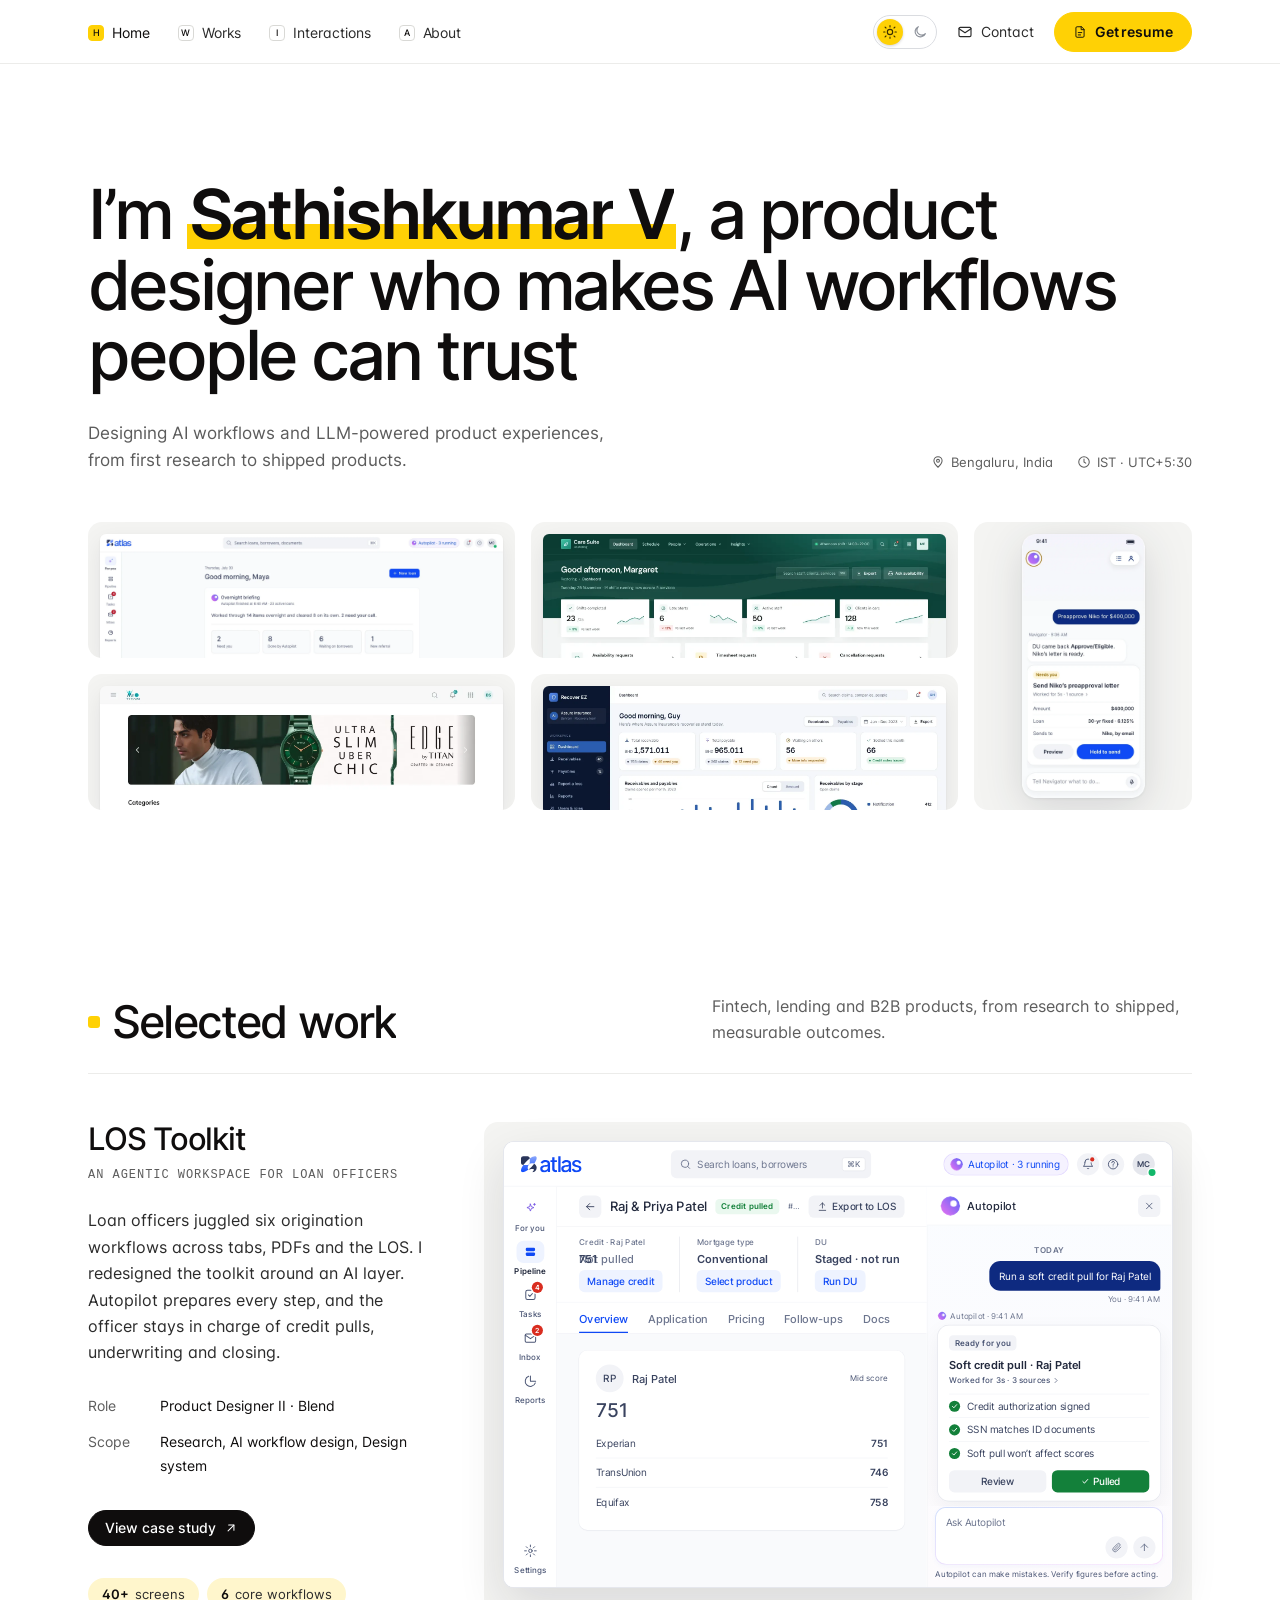
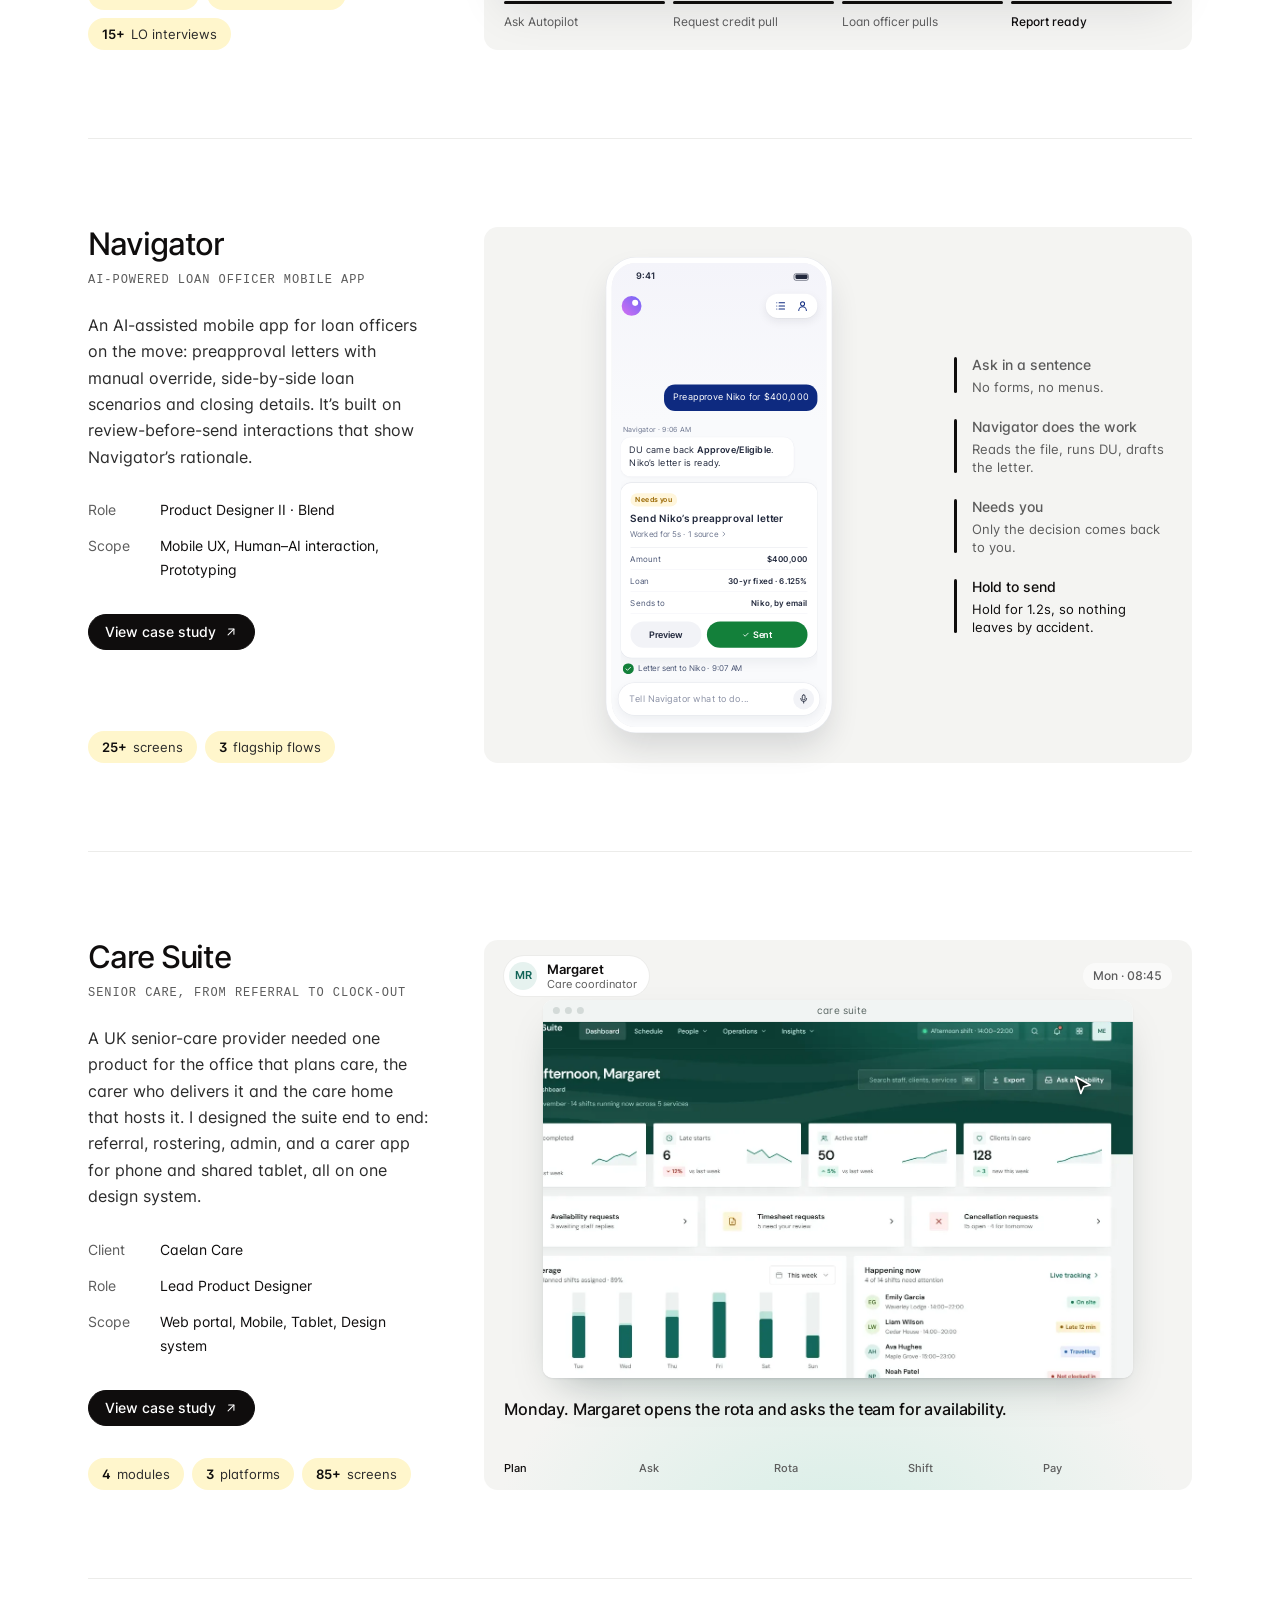
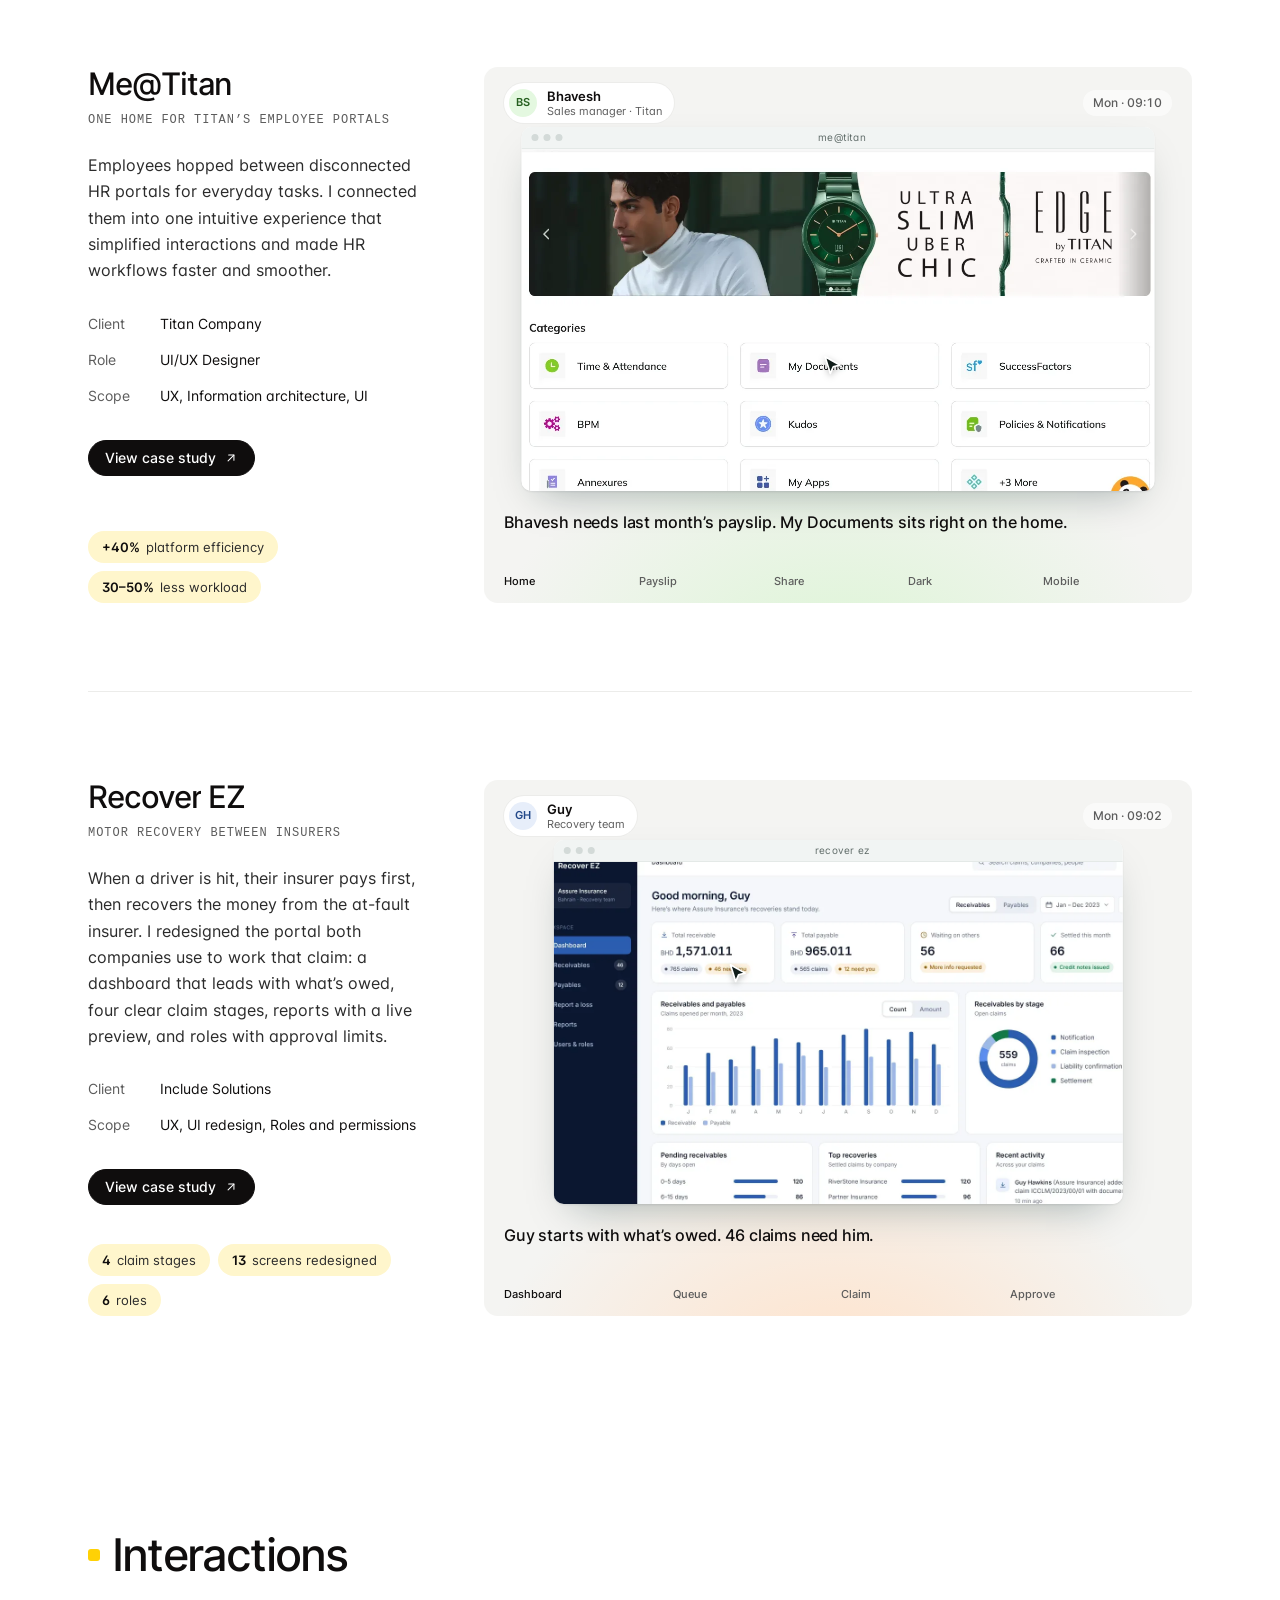
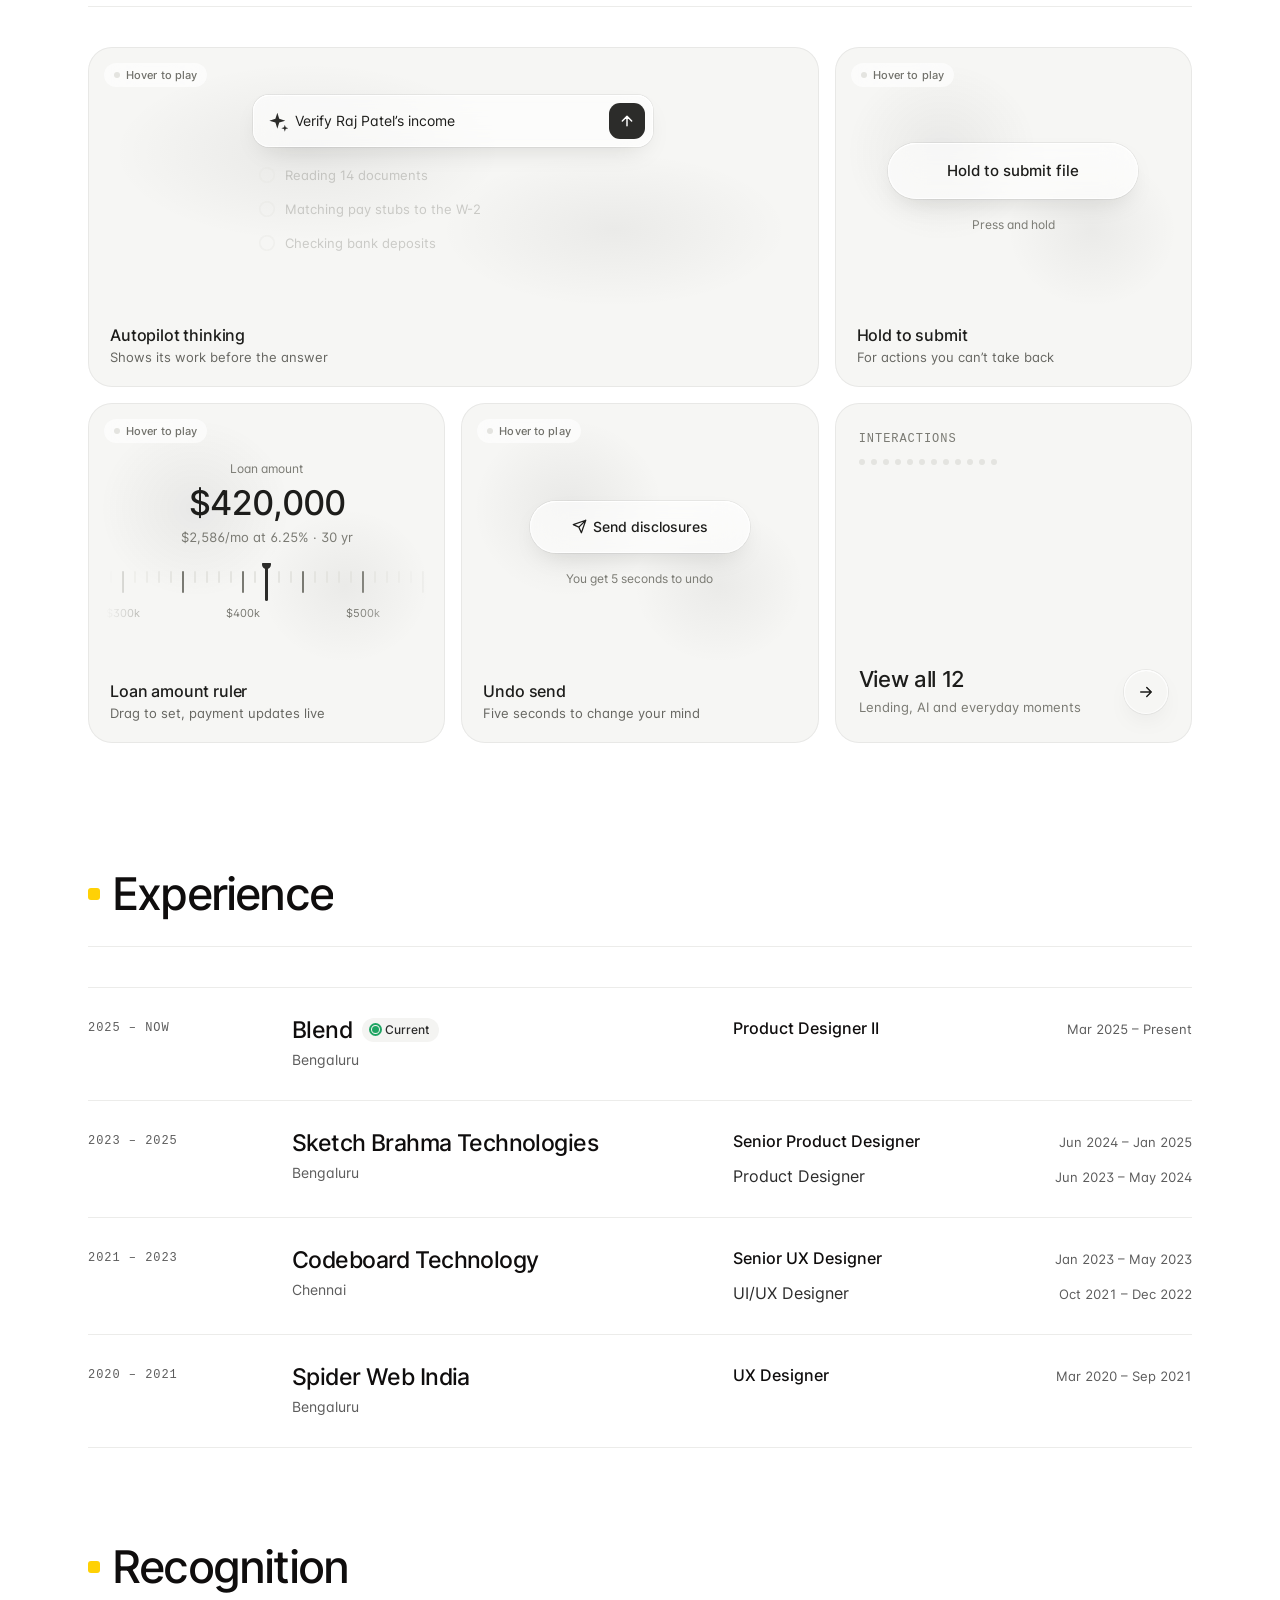
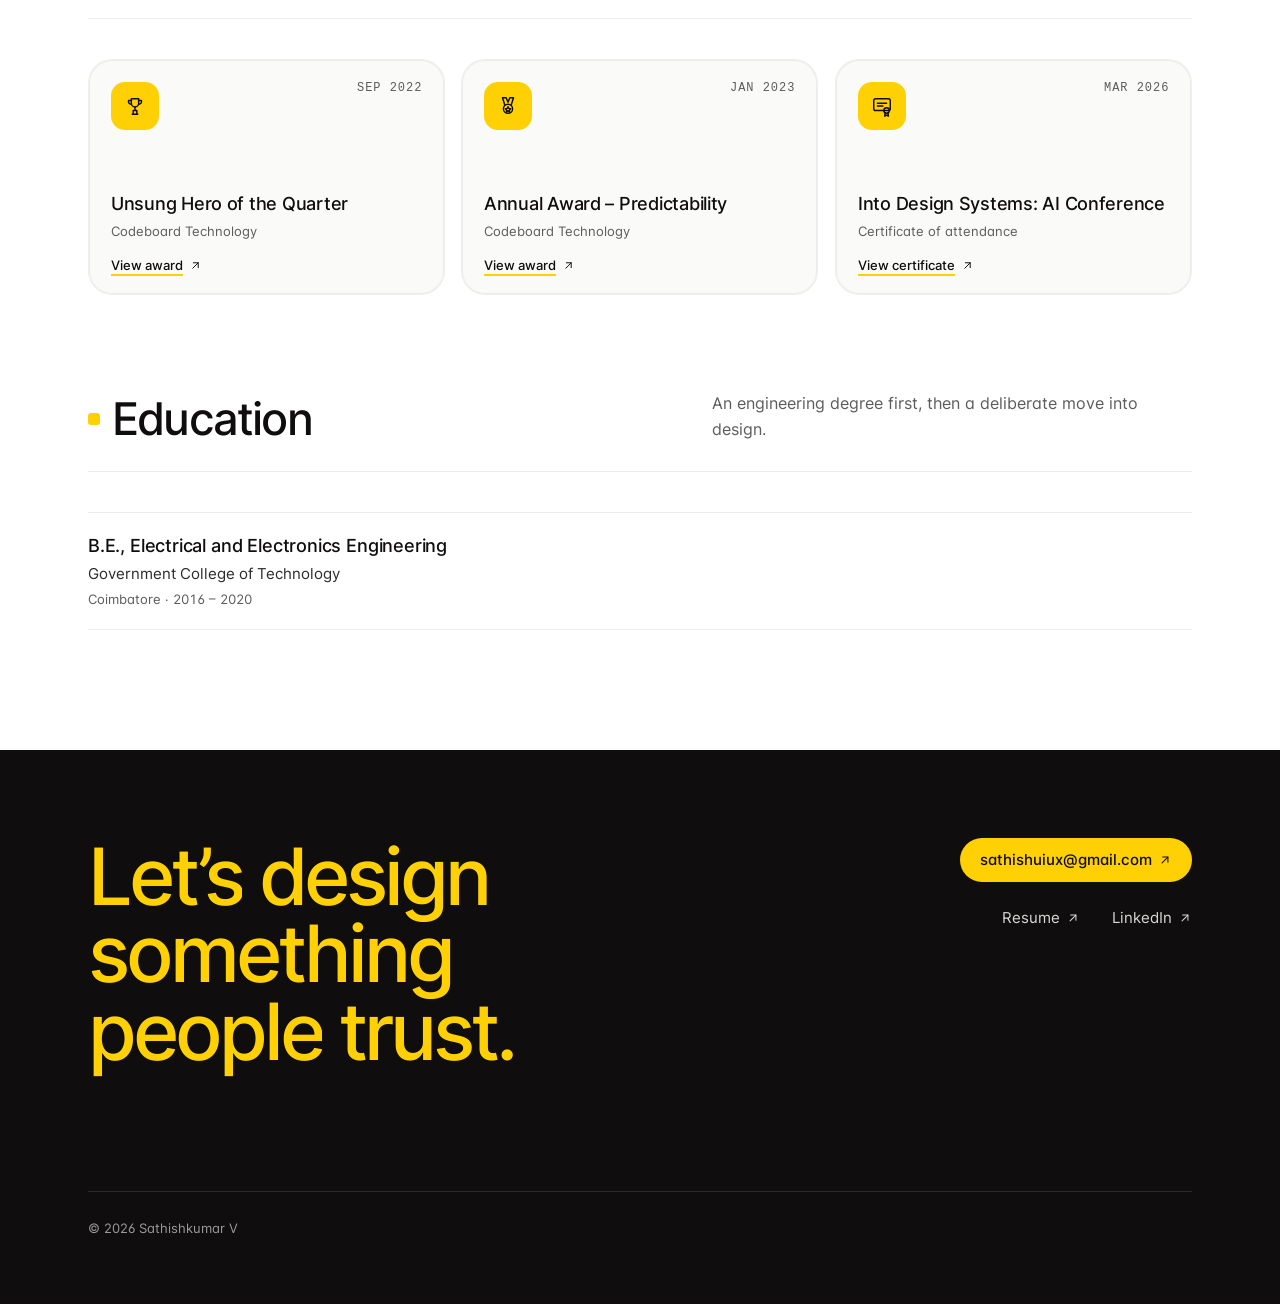
==== commit c37911e9: "Add files via upload moderns" ====
--- a/index.html
+++ b/index.html
@@ -1214,6 +1214,77 @@
  html .pf.dark .nav.open>.wrap{background:#15171B}
  html .pf .nav.open .nvm{z-index:2}
 }
+/* ===== modern layer: type, rhythm and surfaces only. Content, images and interactions untouched ===== */
+html .pf{--mono:ui-monospace,"SF Mono",SFMono-Regular,Menlo,Consolas,monospace;--r-card:24px;font-feature-settings:"cv11","ss01","ss03";text-rendering:optimizeLegibility}
+html .pf ::selection{background:var(--y);color:#0F0D0D}
+
+/* header: slimmer, a hairline instead of a shadow */
+@media (min-width:821px){
+ html .pf .nav .wrap{height:64px}
+ html .pf .nav{box-shadow:inset 0 -1px 0 var(--line)}
+ html .pf .nav ul a{font-size:14px;letter-spacing:-.005em}
+}
+html .pf .nav .pill{height:40px;padding:0 18px;font-weight:600;letter-spacing:-.005em}
+
+/* display type */
+html .pf .hero .hero-split{font-size:clamp(44px,5.4vw,84px);line-height:1.02;letter-spacing:-.045em;font-weight:500;max-width:15.5em}
+html .pf main .cc>h1.hero-split,html .pf main h1.in,html .pf .ix-hero h1{font-size:clamp(52px,5.8vw,88px)!important;line-height:.98!important;letter-spacing:-.05em!important}
+html .pf .hero .hero-sub p{font-size:clamp(17px,1.35vw,20px);line-height:1.6}
+
+/* section headings: one scale for every page */
+html .pf .sec-h h2,html .pf main .sh h2,html .pf main .xh2,html .pf main .zh2{font-size:clamp(34px,3.5vw,54px)!important;line-height:1.04!important;letter-spacing:-.04em!important;font-weight:500}
+html .pf .sec-h{align-items:flex-end;padding-bottom:28px;margin-bottom:40px;border-bottom:1px solid var(--line)}
+html .pf .sec-h p{font-size:16px;line-height:1.6;max-width:30em}
+html .pf .sec{padding-top:128px}
+html .pf .hero{padding-top:clamp(88px,9vw,136px)}
+
+/* editorial labels in mono caps */
+html .pf main .kick,html .pf main .eyebrow,html .pf main .xk,html .pf main .zk,html .pf .c-sub,html .pf .xl-y,html .pf .rc em,html .pf .ixr-tx .xn,html .pf .ixt-all .lb{font-family:var(--mono);font-size:12px;letter-spacing:.08em;text-transform:uppercase}
+html .pf .c-sub{margin-top:8px}
+html .pf main .rule span{font-family:var(--mono);letter-spacing:.06em}
+
+/* selected work */
+html .pf .c-txt h3{font-size:clamp(28px,2.4vw,36px);line-height:1.08;letter-spacing:-.035em}
+html .pf .c-p{font-size:16px;line-height:1.65}
+html .pf .c-img{border-radius:var(--r-card)}
+html .pf .case{padding-bottom:88px}
+html .pf .case+.case{border-top:1px solid var(--line);padding-top:88px}
+
+/* surfaces: one radius, a hairline edge */
+html .pf .ixt,html .pf .rc,html .pf .kt-c{border-radius:var(--r-card)}
+html .pf .ixt,html .pf .rc{box-shadow:inset 0 0 0 1px color-mix(in srgb,var(--ink) 6%,transparent)}
+html .pf .chip{height:32px;padding:0 14px;font-size:13px}
+
+/* experience list */
+html .pf .xl-c h4{font-size:clamp(22px,1.8vw,26px);letter-spacing:-.025em}
+
+/* case-study body copy */
+html .pf main .lead{font-size:clamp(18px,1.4vw,21px);line-height:1.6;letter-spacing:-.005em}
+html .pf main .sub{letter-spacing:-.01em}
+html .pf main section.cs{padding-top:136px}
+html .pf .toc nav a{letter-spacing:-.005em}
+
+/* interactions page */
+html .pf .ixr-tx h3{font-size:clamp(26px,2.2vw,34px);letter-spacing:-.035em;line-height:1.08}
+
+/* footer */
+html .pf .foot h2{font-size:clamp(44px,6.2vw,96px);line-height:.98;letter-spacing:-.05em}
+
+/* tablet and phone: keep it calm */
+@media (max-width:820px){
+ html .pf .sec{padding-top:88px}
+ html .pf main section.cs{padding-top:96px}
+ html .pf .sec-h{padding-bottom:20px;margin-bottom:28px}
+ html .pf .case{padding-bottom:56px}
+ html .pf .case+.case{padding-top:56px}
+}
+@media (max-width:640px){
+ html .pf .hero .hero-split{font-size:clamp(36px,10vw,46px)}
+ html .pf main .cc>h1.hero-split,html .pf main h1.in,html .pf .ix-hero h1{font-size:clamp(44px,13vw,60px)!important}
+ html .pf .hero{padding-top:56px}
+ html .pf .sec-h h2,html .pf main .sh h2,html .pf main .xh2,html .pf main .zh2{font-size:clamp(30px,8.4vw,38px)!important}
+ html .pf .foot h2{font-size:clamp(38px,11vw,52px)}
+}
 </style></head><body>
 <div class="pf">
 <div class="ld" aria-hidden="true"><b><span>Sathishkumar V</span></b><i>00</i><span class="bar"></span></div>
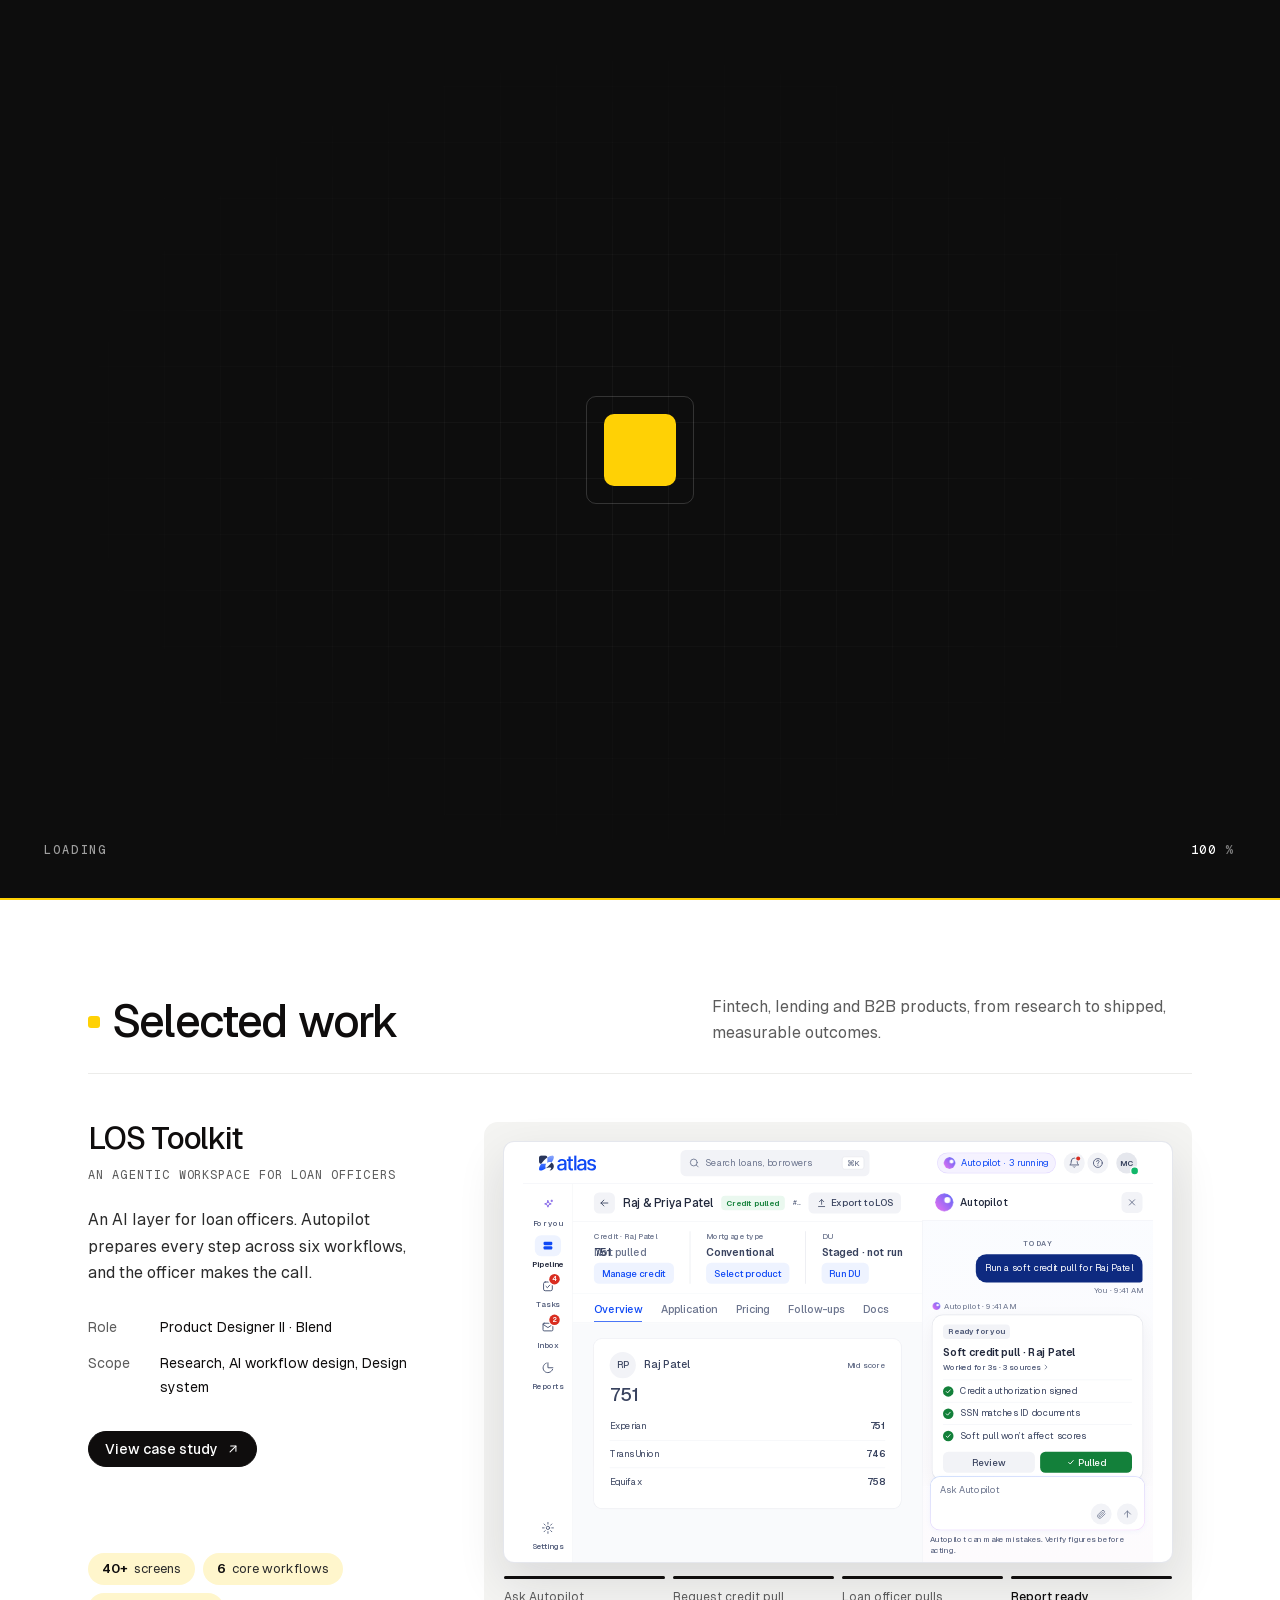
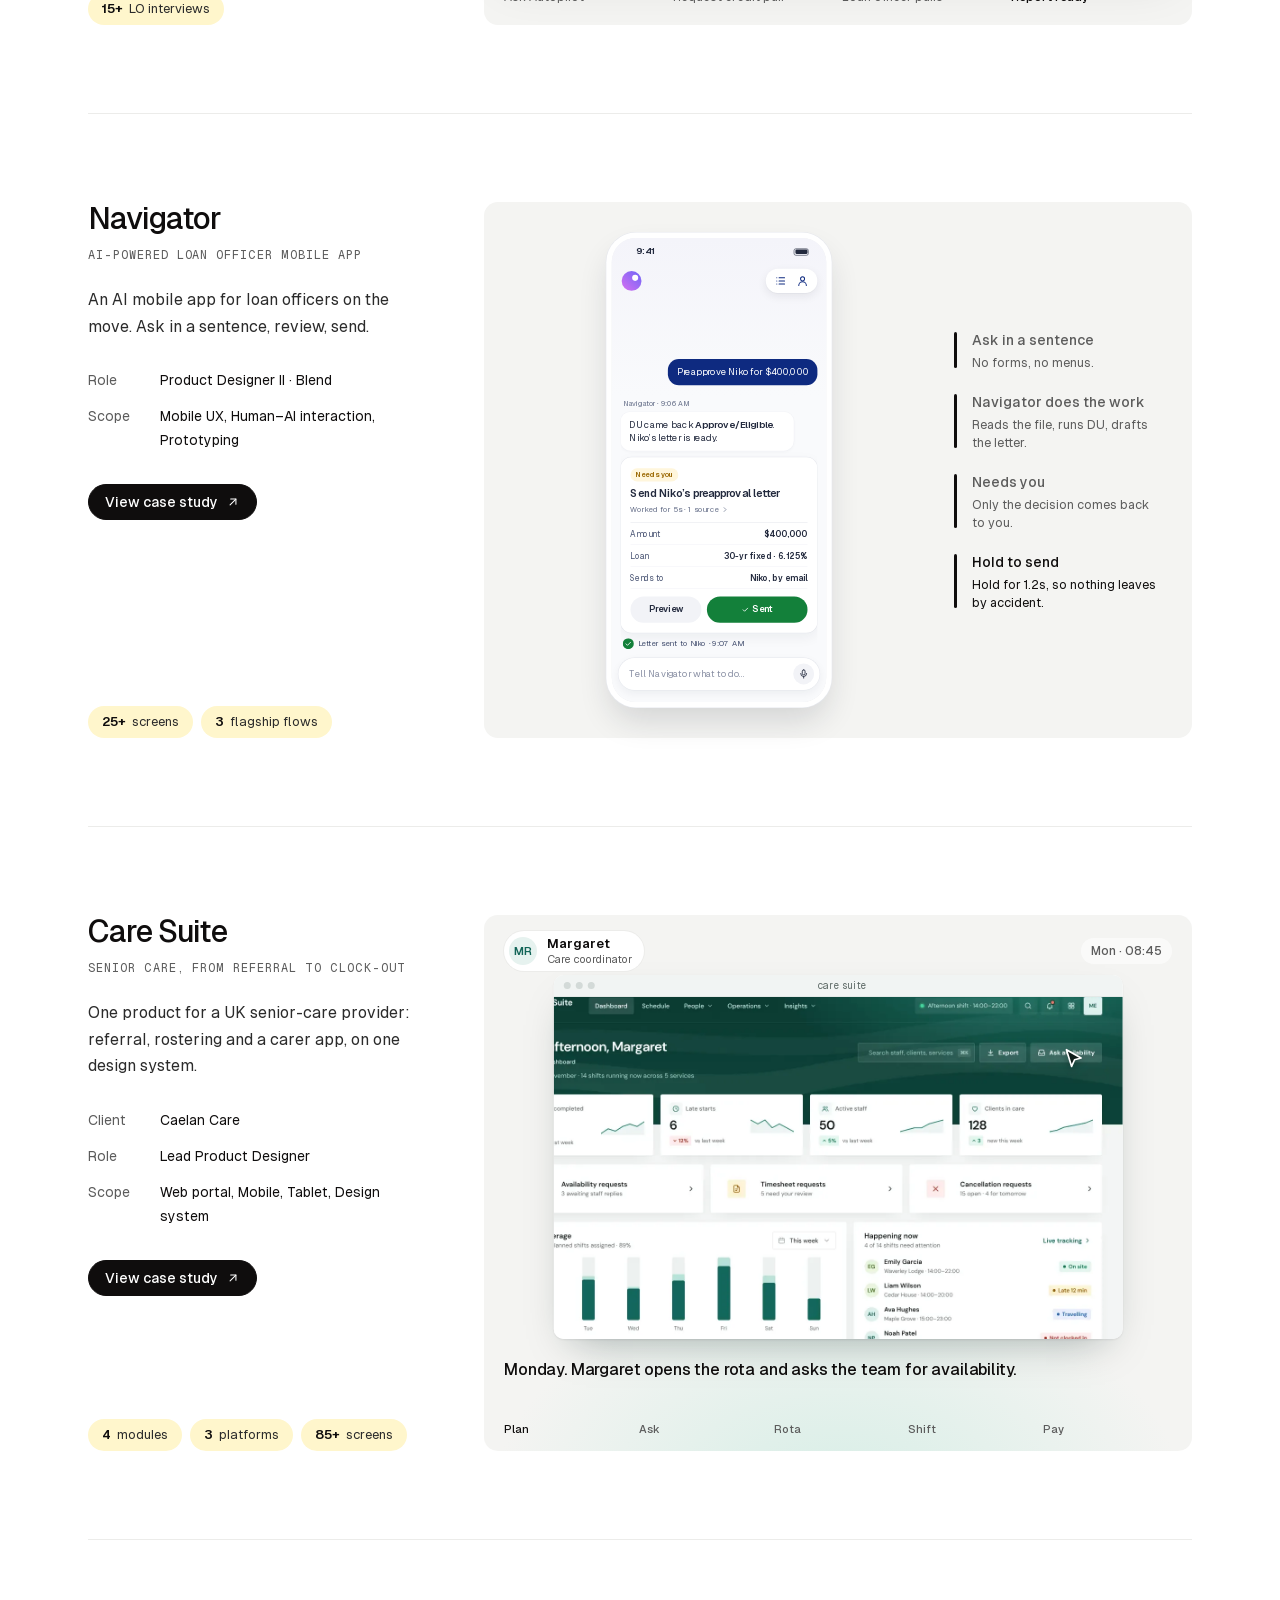
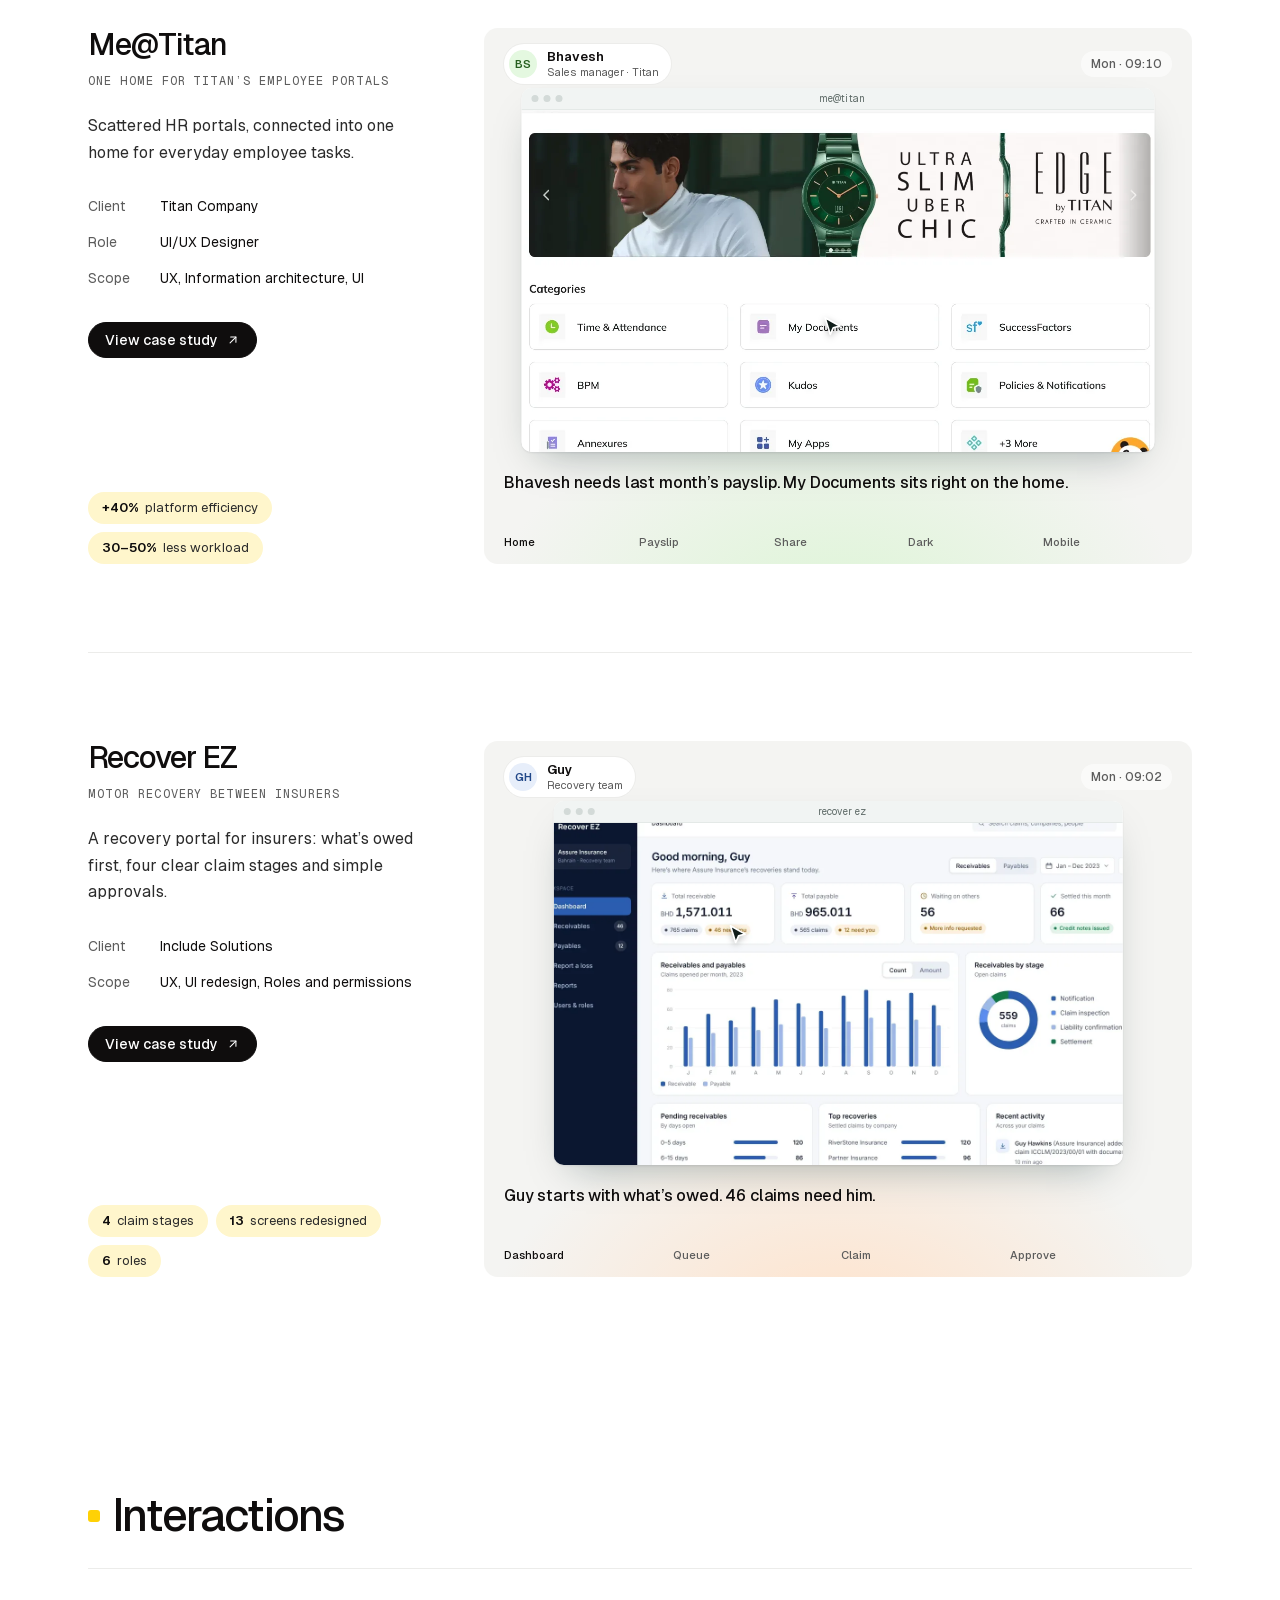
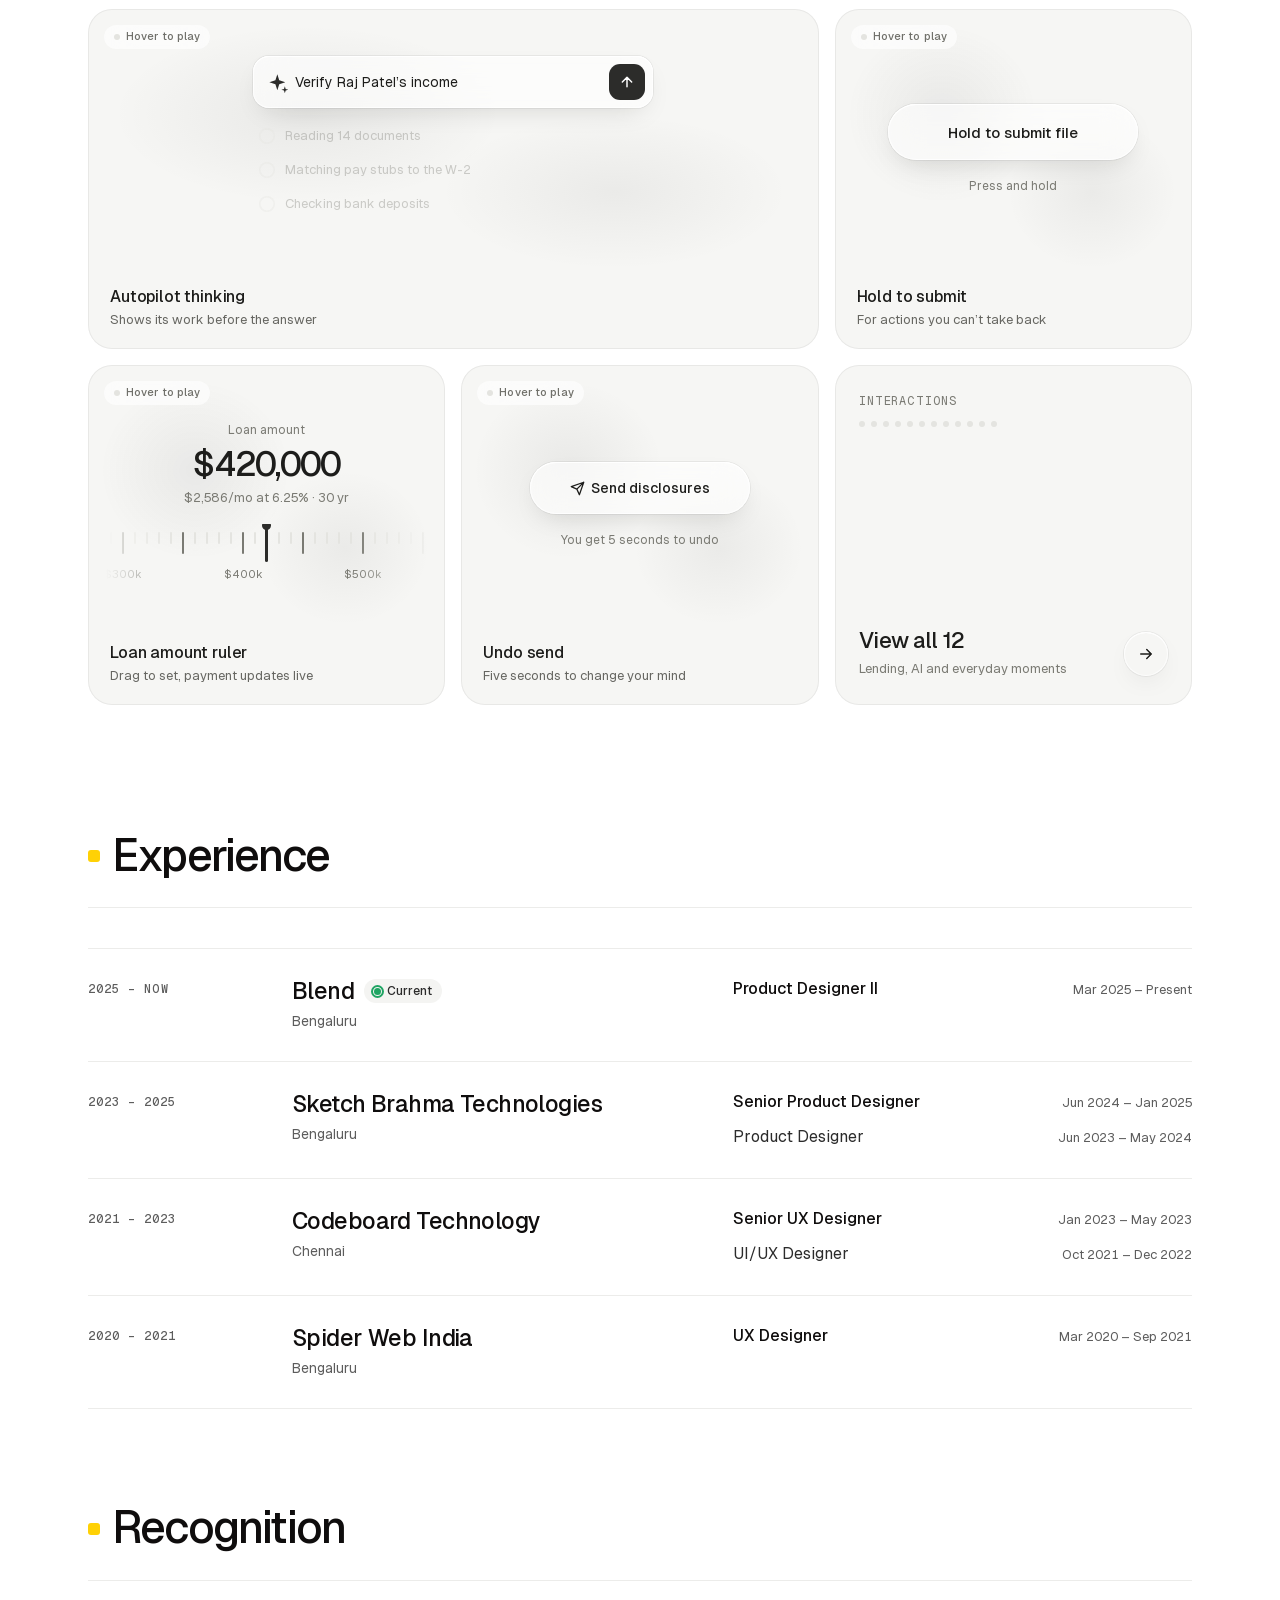
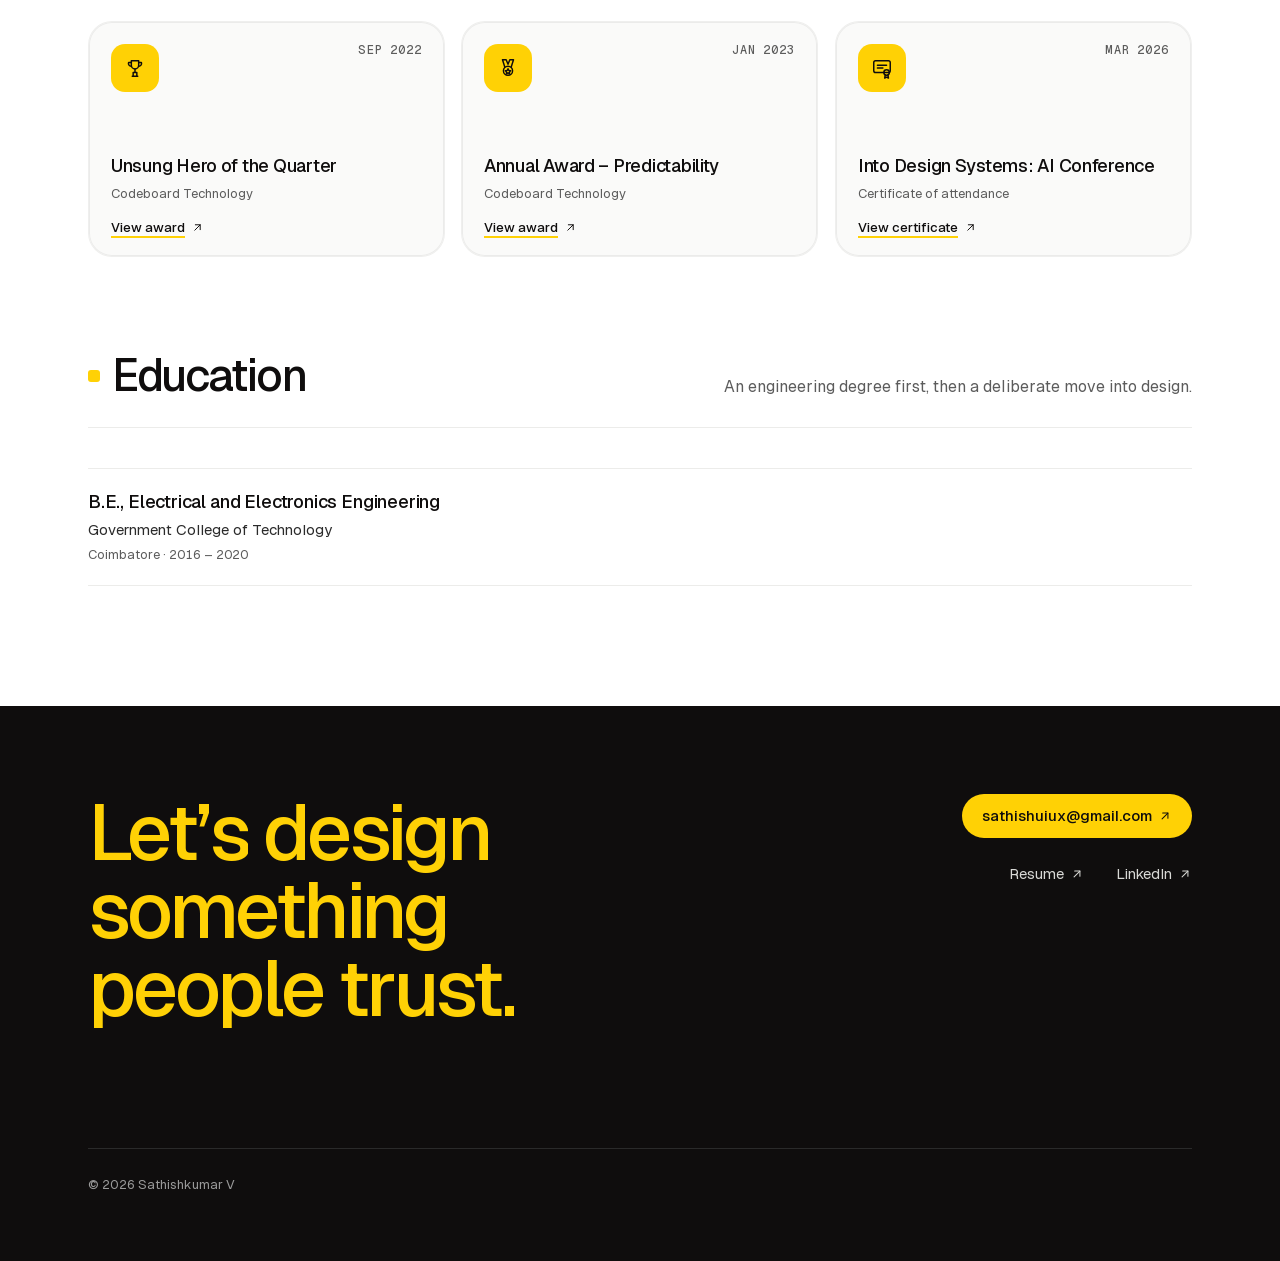
==== commit 8b0c29d3: "Add files via upload Modern2" ====
--- a/index.html
+++ b/index.html
@@ -1,6 +1,6 @@
-<!doctype html><html lang="en"><head><meta charset="utf-8"><meta name="viewport" content="width=device-width,initial-scale=1"><title>Sathishkumar V · Freelance Product Designer, AI & SaaS</title><meta name="description" content="Product designer in Bengaluru designing AI workflows and SaaS products people can trust. Open to freelance projects with startups and product teams."><meta name="author" content="Sathishkumar V"><meta property="og:type" content="profile"><meta property="og:site_name" content="Sathishkumar V"><meta property="og:title" content="Sathishkumar V · Freelance Product Designer, AI & SaaS"><meta property="og:description" content="Product designer in Bengaluru designing AI workflows and SaaS products people can trust. Open to freelance projects with startups and product teams."><meta property="og:image" content="https://skvdesigns.com/og-index.jpg"><meta property="og:image:width" content="1200"><meta property="og:image:height" content="630"><meta name="twitter:card" content="summary_large_image"><meta name="theme-color" content="#FFFFFF"><link rel="icon" href="favicon.svg" type="image/svg+xml"><link rel="apple-touch-icon" href="apple-touch-icon.png"><link rel="canonical" href="https://skvdesigns.com/"><meta property="og:url" content="https://skvdesigns.com/"><script type="application/ld+json">{"@context": "https://schema.org", "@type": "Person", "name": "Sathishkumar V", "jobTitle": "Product Designer", "address": {"@type": "PostalAddress", "addressLocality": "Bengaluru", "addressCountry": "IN"}, "sameAs": ["https://www.linkedin.com/in/sathishkumaruiux"], "knowsAbout": ["Product design", "AI workflow design", "Human-AI interaction", "Design systems", "UX research", "Mobile UX"], "url": "https://skvdesigns.com/"}</script><script type="application/ld+json">{"@context": "https://schema.org", "@type": "WebSite", "name": "Sathishkumar V", "url": "https://skvdesigns.com/"}</script><link rel="preload" href="fonts/Inter-Regular.woff2" as="font" type="font/woff2" crossorigin><link rel="preload" href="fonts/Inter-Medium.woff2" as="font" type="font/woff2" crossorigin><link rel="stylesheet" href="base.css"><style>
+<!doctype html><html lang="en"><head><meta charset="utf-8"><meta name="viewport" content="width=device-width,initial-scale=1"><title>Sathishkumar V · Freelance Product Designer, AI & SaaS</title><meta name="description" content="Product designer in Bengaluru designing AI workflows and SaaS products people can trust. Open to freelance projects with startups and product teams."><meta name="author" content="Sathishkumar V"><meta property="og:type" content="profile"><meta property="og:site_name" content="Sathishkumar V"><meta property="og:title" content="Sathishkumar V · Freelance Product Designer, AI & SaaS"><meta property="og:description" content="Product designer in Bengaluru designing AI workflows and SaaS products people can trust. Open to freelance projects with startups and product teams."><meta property="og:image" content="https://skvdesigns.com/og-index.jpg"><meta property="og:image:width" content="1200"><meta property="og:image:height" content="630"><meta name="twitter:card" content="summary_large_image"><meta name="theme-color" content="#FFFFFF"><link rel="icon" href="favicon.svg" type="image/svg+xml"><link rel="apple-touch-icon" href="apple-touch-icon.png"><link rel="canonical" href="https://skvdesigns.com/"><meta property="og:url" content="https://skvdesigns.com/"><script type="application/ld+json">{"@context": "https://schema.org", "@type": "Person", "name": "Sathishkumar V", "jobTitle": "Product Designer", "address": {"@type": "PostalAddress", "addressLocality": "Bengaluru", "addressCountry": "IN"}, "sameAs": ["https://www.linkedin.com/in/sathishkumaruiux"], "knowsAbout": ["Product design", "AI workflow design", "Human-AI interaction", "Design systems", "UX research", "Mobile UX"], "url": "https://skvdesigns.com/"}</script><script type="application/ld+json">{"@context": "https://schema.org", "@type": "WebSite", "name": "Sathishkumar V", "url": "https://skvdesigns.com/"}</script><link rel="preload" href="fonts/Geist-Variable.woff2" as="font" type="font/woff2" crossorigin><link rel="stylesheet" href="base.css"><style>
 body{margin:0}
-.pf{--bg:#F5F6F8;--tile:#E9EBF0;--ink:#171C2B;--ink2:#39435F;--mute:#4B5675;--line:#E2E4EA;font:400 15px/24px Inter,system-ui,sans-serif;color:var(--ink);background:var(--bg);-webkit-font-smoothing:antialiased}
+.pf{--bg:#F5F6F8;--tile:#E9EBF0;--ink:#171C2B;--ink2:#39435F;--mute:#4B5675;--line:#E2E4EA;font:400 15px/24px Geist,Inter,system-ui,sans-serif;color:var(--ink);background:var(--bg);-webkit-font-smoothing:antialiased}
 .pf *{box-sizing:border-box}
 .pf a{color:inherit;text-decoration:none}
 .pf .wrap{max-width:1272px;margin:0 auto;padding:0 84px}
@@ -10,18 +10,18 @@
 .pf .nav ul{display:flex;gap:28px;list-style:none;margin:0;padding:0;font-size:14px}
 .pf .nav li a{display:inline-flex;align-items:center;gap:8px;color:var(--ink2)}
 .pf .nav li a:hover{color:var(--ink)}
-.pf .k{display:inline-grid;place-items:center;width:16px;height:16px;border:1px solid #CDD1DC;border-radius:4px;font:500 9px/1 Inter,sans-serif;color:var(--mute)}
+.pf .k{display:inline-grid;place-items:center;width:16px;height:16px;border:1px solid #CDD1DC;border-radius:4px;font:500 9px/1 Geist,Inter,sans-serif;color:var(--mute)}
 .pf .nav .r{display:flex;align-items:center;gap:20px;font-size:14px;color:var(--ink2)}
 .pf .nav .r a{display:inline-flex;align-items:center;gap:8px}
-.pf .pill{display:inline-flex;align-items:center;gap:8px;height:36px;padding:0 16px;border:1px solid var(--ink);border-radius:999px;font:500 14px/1 Inter,sans-serif;color:var(--ink);transition:background 160ms linear,color 160ms linear}
+.pf .pill{display:inline-flex;align-items:center;gap:8px;height:36px;padding:0 16px;border:1px solid var(--ink);border-radius:999px;font:500 14px/1 Geist,Inter,sans-serif;color:var(--ink);transition:background 160ms linear,color 160ms linear}
 .pf .pill:hover{background:var(--ink);color:#fff}
 /* hero */
 .pf .hero{padding:72px 0 56px}
-.pf h1{font:400 46px/56px Inter,sans-serif;letter-spacing:-.025em;margin:0;max-width:720px}
+.pf h1{font:400 46px/56px Geist,Inter,sans-serif;letter-spacing:-.025em;margin:0;max-width:720px}
 .pf h1 b{font-weight:600}
 .pf .hero-sub{display:flex;align-items:flex-end;justify-content:space-between;gap:24px;margin-top:28px}
-.pf .hero-sub p{margin:0;max-width:540px;font:400 19px/30px Inter,sans-serif;color:var(--mute)}
-.pf .at{display:inline-flex;align-items:center;gap:6px;height:26px;padding:0 10px;margin-left:4px;border-radius:6px;background:#fff;box-shadow:0 0 0 1px var(--line);font:500 14px/1 Inter,sans-serif;color:var(--ink);vertical-align:2px}
+.pf .hero-sub p{margin:0;max-width:540px;font:400 19px/30px Geist,Inter,sans-serif;color:var(--mute)}
+.pf .at{display:inline-flex;align-items:center;gap:6px;height:26px;padding:0 10px;margin-left:4px;border-radius:6px;background:#fff;box-shadow:0 0 0 1px var(--line);font:500 14px/1 Geist,Inter,sans-serif;color:var(--ink);vertical-align:2px}
 .pf .at i{width:10px;height:10px;border-radius:3px;background:linear-gradient(135deg,#0F49F5,#8BA7FB)}
 .pf .loc{display:flex;gap:24px;font-size:13px;color:var(--mute);white-space:nowrap}
 .pf .loc span{display:inline-flex;align-items:center;gap:6px}
@@ -35,13 +35,13 @@
 /* sections */
 .pf .sec{padding:96px 0 0}
 .pf .sec-h{display:flex;align-items:baseline;justify-content:space-between;margin-bottom:40px}
-.pf .sec-h h2{font:500 24px/32px Inter,sans-serif;letter-spacing:-.01em;margin:0}
+.pf .sec-h h2{font:500 24px/32px Geist,Inter,sans-serif;letter-spacing:-.01em;margin:0}
 .pf .sec-h p{margin:0;color:var(--mute);font-size:15px;max-width:520px}
 /* case studies */
 .pf .case{display:grid;grid-template-columns:340px minmax(0,1fr);gap:56px;padding:56px 0;border-top:1px solid var(--line)}
 .pf .case:first-of-type{border-top:0;padding-top:8px}
 .pf .c-txt{display:flex;flex-direction:column}
-.pf .c-txt h3{font:500 22px/30px Inter,sans-serif;letter-spacing:-.01em;margin:0}
+.pf .c-txt h3{font:500 22px/30px Geist,Inter,sans-serif;letter-spacing:-.01em;margin:0}
 .pf .c-sub{margin:2px 0 20px;color:var(--mute);font-size:15px}
 .pf .c-p{margin:0 0 28px;color:var(--ink2);font-size:15px;line-height:25px}
 .pf .c-meta{display:grid;grid-template-columns:72px 1fr;row-gap:12px;margin:0 0 32px;font-size:14px}
@@ -54,7 +54,7 @@
 .pf .c-img .wide{grid-column:1/-1}
 .pf .ph{display:flex;align-items:flex-end;padding:24px}
 .pf .ph div{display:flex;flex-direction:column;gap:2px}
-.pf .ph b{font:500 18px/26px Inter,sans-serif;color:var(--ink)}
+.pf .ph b{font:500 18px/26px Geist,Inter,sans-serif;color:var(--ink)}
 .pf .ph span{font-size:13px;color:var(--mute)}
 .pf .ph.cl{background:linear-gradient(140deg,#E9EEFB 0%,#E1E8FA 55%,#EDE9FA 100%)}
 .pf .ph.tt{background:linear-gradient(140deg,#F3EEE6 0%,#ECE7DF 60%,#E9EBF0 100%)}
@@ -65,13 +65,13 @@
 .pf figcaption{margin-top:12px;font-size:13px;color:var(--mute)} .pf figcaption b{font-weight:500;color:var(--ink)}
 /* story */
 .pf .story{display:grid;grid-template-columns:200px minmax(0,1fr) 380px;gap:48px;align-items:start}
-.pf .story h2{font:500 24px/32px Inter,sans-serif;margin:0}
+.pf .story h2{font:500 24px/32px Geist,Inter,sans-serif;margin:0}
 .pf .story p{margin:0 0 18px;color:var(--ink2);font-size:16px;line-height:27px}
 .pf .story p b{font-weight:500;color:var(--ink)}
-.pf .portrait{height:300px;border-radius:14px;background:linear-gradient(160deg,#DDE3F2,#E9EBF0);display:grid;place-items:center;font:500 56px/1 Inter,sans-serif;color:#8BA7FB;letter-spacing:-.02em}
+.pf .portrait{height:300px;border-radius:14px;background:linear-gradient(160deg,#DDE3F2,#E9EBF0);display:grid;place-items:center;font:500 56px/1 Geist,Inter,sans-serif;color:#8BA7FB;letter-spacing:-.02em}
 .pf .rows{margin-top:72px;border-top:1px solid var(--line)}
 .pf .rowx{display:grid;grid-template-columns:200px minmax(0,1fr);gap:48px;padding:40px 0;border-bottom:1px solid var(--line)}
-.pf .rowx h3{font:500 20px/28px Inter,sans-serif;margin:0}
+.pf .rowx h3{font:500 20px/28px Geist,Inter,sans-serif;margin:0}
 .pf .cols{display:grid;grid-template-columns:repeat(4,minmax(0,1fr));gap:32px}
 .pf .cols.c3{grid-template-columns:repeat(3,minmax(0,1fr))}
 .pf .cols b{display:block;font-weight:500;font-size:15px;color:var(--ink)}
@@ -80,7 +80,7 @@
 /* footer */
 .pf .foot{margin-top:120px;background:#171C2B;color:#fff;padding:88px 0 64px}
 .pf .foot .wrap{display:grid;grid-template-columns:minmax(0,1fr) auto;gap:48px;align-items:start}
-.pf .foot h2{font:500 44px/54px Inter,sans-serif;letter-spacing:-.025em;margin:0;max-width:560px}
+.pf .foot h2{font:500 44px/54px Geist,Inter,sans-serif;letter-spacing:-.025em;margin:0;max-width:560px}
 .pf .foot h2 span{color:#8B91A5}
 .pf .foot .links{display:flex;flex-direction:column;align-items:flex-end;gap:24px;font-size:15px}
 .pf .foot .links .row{display:flex;gap:32px;color:#CDD1DC}
@@ -118,9 +118,9 @@
 .pf{--d-fast:160ms;--d-base:240ms;--d-slow:420ms;--eo:cubic-bezier(.22,1,.36,1);--spring:cubic-bezier(.34,1.56,.64,1);--io:cubic-bezier(.65,0,.35,1)}
 /* page loader: yellow curtain, counter, wipes up */
 .pf .ld{position:fixed;inset:0;z-index:50;background:var(--y);display:flex;align-items:flex-end;justify-content:space-between;padding:0 84px 72px;clip-path:inset(0 0 0 0);transition:clip-path 900ms var(--io)}
-.pf .ld b{font:500 56px/1 Inter,sans-serif;letter-spacing:-.035em;color:var(--ink);display:block;overflow:hidden}
+.pf .ld b{font:500 56px/1 Geist,Inter,sans-serif;letter-spacing:-.035em;color:var(--ink);display:block;overflow:hidden}
 .pf .ld b span{display:inline-block;transform:translateY(105%);animation:ldIn 700ms var(--eo) 80ms forwards}
-.pf .ld i{font:500 15px/1 Inter,sans-serif;font-style:normal;color:var(--ink);font-variant-numeric:tabular-nums}
+.pf .ld i{font:500 15px/1 Geist,Inter,sans-serif;font-style:normal;color:var(--ink);font-variant-numeric:tabular-nums}
 .pf .ld .bar{position:absolute;left:84px;right:84px;bottom:48px;height:2px;background:rgba(15,13,13,.12)}
 .pf .ld .bar::after{content:"";position:absolute;inset:0;background:var(--ink);transform-origin:0 50%;transform:scaleX(var(--lp,0));transition:transform 120ms linear}
 .pf .ld.done{clip-path:inset(0 0 100% 0)}
@@ -175,7 +175,7 @@
 .pf .proto{display:flex;flex-direction:column;gap:14px;padding:20px 20px 16px;border-radius:14px;background:var(--tile);height:100%}
 .pf .pw{position:relative;flex:1;min-height:420px;border-radius:10px;overflow:hidden;background:#fff;box-shadow:0 0 0 1px #E5E7ED,0 18px 48px rgba(23,28,43,.12)}
 .pf .a-app{position:absolute;left:0;top:0;width:960px;height:640px;transform-origin:0 0;transform:scale(var(--sc,.7));
-  font:400 14px/21px Inter,system-ui,sans-serif;color:#39435F;background:#fff;-webkit-font-smoothing:antialiased;
+  font:400 14px/21px Geist,Inter,system-ui,sans-serif;color:#39435F;background:#fff;-webkit-font-smoothing:antialiased;
   --ap:url("data:image/svg+xml,%3Csvg%20xmlns%3D%22http%3A//www.w3.org/2000/svg%22%20width%3D%2224%22%20height%3D%2224%22%20viewBox%3D%220%200%2024%2024%22%20fill%3D%22none%22%3E%3Crect%20width%3D%2224%22%20height%3D%2224%22%20rx%3D%2212%22%20fill%3D%22url%28%23g%29%22/%3E%3Ccircle%20cx%3D%2216%22%20cy%3D%229%22%20r%3D%224%22%20fill%3D%22white%22/%3E%3Cdefs%3E%3ClinearGradient%20id%3D%22g%22%20x1%3D%2221.5%22%20y1%3D%225%22%20x2%3D%223.5%22%20y2%3D%2220.5%22%20gradientUnits%3D%22userSpaceOnUse%22%3E%3Cstop%20stop-color%3D%22%236D66F7%22/%3E%3Cstop%20offset%3D%221%22%20stop-color%3D%22%23D76FF1%22/%3E%3C/linearGradient%3E%3C/defs%3E%3C/svg%3E");--aprev:url("data:image/svg+xml,%3Csvg%20xmlns%3D%22http%3A//www.w3.org/2000/svg%22%20width%3D%2224%22%20height%3D%2224%22%20viewBox%3D%220%200%2024%2024%22%3E%3Crect%20width%3D%2224%22%20height%3D%2224%22%20rx%3D%2212%22%20fill%3D%22white%22/%3E%3Ccircle%20cx%3D%2216%22%20cy%3D%229%22%20r%3D%224%22%20fill%3D%22url%28%23g%29%22/%3E%3Cdefs%3E%3ClinearGradient%20id%3D%22g%22%20x1%3D%2220%22%20y1%3D%225%22%20x2%3D%2212%22%20y2%3D%2213%22%20gradientUnits%3D%22userSpaceOnUse%22%3E%3Cstop%20stop-color%3D%22%236D66F7%22/%3E%3Cstop%20offset%3D%221%22%20stop-color%3D%22%23D76FF1%22/%3E%3C/linearGradient%3E%3C/defs%3E%3C/svg%3E");--eo:cubic-bezier(.22,1,.36,1);--io:cubic-bezier(.65,0,.35,1);--spring:cubic-bezier(.34,1.56,.64,1)}
 .pf .a-app *{box-sizing:border-box}
 .pf .a-lg{display:inline-block;width:18px;height:18px;flex:none;border-radius:50%;background:var(--ap) center/100% no-repeat}
@@ -184,37 +184,37 @@
 .pf .a-logo{height:24px;width:auto;display:block}
 .pf .a-search{position:absolute;left:40%;transform:translateX(-50%);width:288px;height:40px;display:flex;align-items:center;gap:8px;padding:0 8px 0 12px;border-radius:8px;background:#F2F3F7;color:#6C758E}
 .pf .a-search span{flex:1;white-space:nowrap;overflow:hidden}
-.pf .a-search kbd{font:500 12px/1 Inter,sans-serif;color:#6C758E;background:#fff;border:1px solid #E5E7ED;border-radius:4px;padding:3px 6px}
+.pf .a-search kbd{font:500 12px/1 Geist,Inter,sans-serif;color:#6C758E;background:#fff;border:1px solid #E5E7ED;border-radius:4px;padding:3px 6px}
 .pf .a-hr{margin-left:auto;display:flex;align-items:center;gap:4px}
 .pf .a-live{display:inline-flex;align-items:center;gap:8px;height:32px;padding:0 12px 0 10px;margin-right:8px;border-radius:999px;background:#F5F2FF;box-shadow:inset 0 0 0 1px #E4DBFF;color:#0F49F5;font-size:14px;white-space:nowrap}
 .pf .a-ib{position:relative;display:grid;place-items:center;width:32px;height:32px;border-radius:999px;background:#F2F3F7;color:#4B5675}
 .pf .a-dot{position:absolute;right:7px;top:6px;width:6px;height:6px;border-radius:50%;background:#D92D20;box-shadow:0 0 0 1.5px #F2F3F7}
-.pf .a-me{position:relative;display:grid;place-items:center;width:32px;height:32px;margin-left:8px;border-radius:999px;background:#E5E7ED;color:#39435F;font:600 12px/1 Inter,sans-serif}
+.pf .a-me{position:relative;display:grid;place-items:center;width:32px;height:32px;margin-left:8px;border-radius:999px;background:#E5E7ED;color:#39435F;font:600 12px/1 Geist,Inter,sans-serif}
 .pf .a-me i{position:absolute;right:-1px;bottom:-1px;width:10px;height:10px;border-radius:50%;background:#12B76A;box-shadow:0 0 0 2px #fff}
 .pf .a-body{position:absolute;inset:64px 0 0 0;display:flex}
 .pf .a-rail{width:76px;flex:none;display:flex;flex-direction:column;align-items:center;gap:10px;padding:16px 0;background:#fff;border-right:1px solid #F2F3F7}
-.pf .a-ri{display:flex;flex-direction:column;align-items:center;gap:4px;font:500 12px/16px Inter,sans-serif;color:#4B5675}
+.pf .a-ri{display:flex;flex-direction:column;align-items:center;gap:4px;font:500 12px/16px Geist,Inter,sans-serif;color:#4B5675}
 .pf .a-rii{position:relative;display:grid;place-items:center;width:40px;height:32px;border-radius:10px;color:#4B5675}
 .pf .a-ri:first-child .a-rii{color:#7B5BE6}
 .pf .a-ri.on{color:#22293D;font-weight:600} .pf .a-ri.on .a-rii{background:#EEF3FF;color:#0F49F5}
-.pf .a-bdg{position:absolute;right:2px;top:-3px;min-width:16px;height:16px;padding:0 4px;border-radius:999px;background:#D92D20;color:#fff;font:600 10px/16px Inter,sans-serif;font-style:normal;text-align:center;box-shadow:0 0 0 2px #fff}
+.pf .a-bdg{position:absolute;right:2px;top:-3px;min-width:16px;height:16px;padding:0 4px;border-radius:999px;background:#D92D20;color:#fff;font:600 10px/16px Geist,Inter,sans-serif;font-style:normal;text-align:center;box-shadow:0 0 0 2px #fff}
 .pf .a-sp{flex:1}
 .pf .a-main{flex:1;min-width:0;display:flex;flex-direction:column;background:#F9FAFC}
 .pf .a-lh{display:flex;align-items:center;gap:12px;height:58px;padding:0 32px;background:#fff;border-bottom:1px solid #F2F3F7;white-space:nowrap;overflow:hidden}
 .pf .a-back{display:grid;place-items:center;width:32px;height:32px;border-radius:8px;background:#F2F3F7;color:#39435F;flex:none}
-.pf .a-nm{font:500 18px/24px Inter,sans-serif;color:#22293D}
+.pf .a-nm{font:500 18px/24px Geist,Inter,sans-serif;color:#22293D}
 .pf .a-meta{font-size:12px;color:#6C758E;overflow:hidden;text-overflow:ellipsis}
 .pf .a-exp{margin-left:auto}
-.pf .a-badge{display:inline-flex;align-items:center;height:22px;padding:0 8px;border-radius:6px;font:600 12px/1 Inter,sans-serif;white-space:nowrap;flex:none}
+.pf .a-badge{display:inline-flex;align-items:center;height:22px;padding:0 8px;border-radius:6px;font:600 12px/1 Geist,Inter,sans-serif;white-space:nowrap;flex:none}
 .pf .a-badge.warn{background:#FFF6DC;color:#9A6700} .pf .a-badge.ok{background:#EAF8EF;color:#13803A} .pf .a-badge.grey{background:#F2F3F7;color:#4B5675}
 .pf .a-lh .b1{display:none} .pf .s-pulled .a-lh .b0{display:none} .pf .s-pulled .a-lh .b1{display:inline-flex;animation:apop 500ms var(--spring)}
 @keyframes apop{from{transform:scale(.8);opacity:0}}
-.pf .a-gb{display:inline-flex;align-items:center;gap:6px;height:32px;padding:0 12px;border-radius:8px;background:#F2F3F7;color:#39435F;font:500 14px/20px Inter,sans-serif;flex:none}
+.pf .a-gb{display:inline-flex;align-items:center;gap:6px;height:32px;padding:0 12px;border-radius:8px;background:#F2F3F7;color:#39435F;font:500 14px/20px Geist,Inter,sans-serif;flex:none}
 .pf .a-strip{display:flex;gap:24px;padding:14px 32px;background:#fff;border-bottom:1px solid #F2F3F7}
 .pf .a-g{display:flex;flex-direction:column;gap:6px;padding-right:24px;border-right:1px solid #E5E7ED} .pf .a-g:last-child{border:0}
-.pf .a-gl{font:500 12px/16px Inter,sans-serif;color:#6C758E;white-space:nowrap}
-.pf .a-gv{position:relative;height:20px} .pf .a-gv b{font:600 16px/20px Inter,sans-serif;color:#39435F;white-space:nowrap}
-.pf .a-tn{position:relative;align-self:flex-start;display:inline-flex;align-items:center;height:32px;padding:0 12px;border-radius:8px;background:#EEF3FF;color:#0F49F5;font:500 14px/20px Inter,sans-serif;white-space:nowrap}
+.pf .a-gl{font:500 12px/16px Geist,Inter,sans-serif;color:#6C758E;white-space:nowrap}
+.pf .a-gv{position:relative;height:20px} .pf .a-gv b{font:600 16px/20px Geist,Inter,sans-serif;color:#39435F;white-space:nowrap}
+.pf .a-tn{position:relative;align-self:flex-start;display:inline-flex;align-items:center;height:32px;padding:0 12px;border-radius:8px;background:#EEF3FF;color:#0F49F5;font:500 14px/20px Geist,Inter,sans-serif;white-space:nowrap}
 .pf .a-tn em{font-style:normal}
 .pf .cr .a-gv .v0{display:block;color:#6C758E;font-weight:500;transition:opacity 250ms,transform 350ms var(--eo)}
 .pf .cr .a-gv .v1{position:absolute;left:0;top:0;opacity:0;transform:translateY(8px);transition:opacity 250ms,transform 450ms var(--spring)}
@@ -224,22 +224,22 @@
 .pf .s-pulled .cr .a-gv{animation:aflash 1600ms var(--eo)}
 @keyframes aflash{0%,40%{background:#EEF3FF;box-shadow:0 0 0 4px #EEF3FF;border-radius:4px}100%{background:transparent;box-shadow:0 0 0 4px transparent}}
 .pf .a-tabs{display:flex;gap:28px;padding:4px 32px 0;background:#fff;border-bottom:1px solid #F2F3F7}
-.pf .a-tabs span{height:40px;display:flex;align-items:center;font:500 16px/24px Inter,sans-serif;color:#6C758E}
+.pf .a-tabs span{height:40px;display:flex;align-items:center;font:500 16px/24px Geist,Inter,sans-serif;color:#6C758E}
 .pf .a-tabs .on{color:#0F49F5;box-shadow:inset 0 -2px #0F49F5}
 .pf .a-stage{position:relative;flex:1;padding:24px 32px}
 .pf .a-card{background:#fff;border-radius:12px;box-shadow:0 1px 2px rgba(23,28,43,.04),0 0 0 1px #F2F3F7;padding:20px 24px}
-.pf .a-ch{display:flex;align-items:center;gap:12px;margin-bottom:8px} .pf .a-ch b{font:600 16px/24px Inter,sans-serif;color:#22293D}
+.pf .a-ch{display:flex;align-items:center;gap:12px;margin-bottom:8px} .pf .a-ch b{font:600 16px/24px Geist,Inter,sans-serif;color:#22293D}
 .pf .a-ch .a-mute{margin-left:auto}
 .pf .a-mute{font-size:12px;line-height:18px;color:#4B5675}
 .pf .a-row{display:flex;align-items:center;gap:12px;padding:12px 0;border-top:1px solid #F2F3F7}
 .pf .a-row .a-grow{flex:1;display:flex;flex-direction:column} .pf .a-row b{font-weight:500;color:#22293D}
-.pf .a-av{display:grid;place-items:center;width:40px;height:40px;border-radius:999px;background:#F2F3F7;color:#39435F;font:500 14px/1 Inter,sans-serif;flex:none}
+.pf .a-av{display:grid;place-items:center;width:40px;height:40px;border-radius:999px;background:#F2F3F7;color:#39435F;font:500 14px/1 Geist,Inter,sans-serif;flex:none}
 .pf .a-bor{transition:opacity 400ms,transform 500ms var(--eo)}
 .pf .s-report .a-bor{opacity:0;transform:translateY(12px)}
 .pf .a-crc{position:absolute;left:32px;right:32px;top:24px;opacity:0;transform:translateY(16px);transition:opacity 400ms var(--eo),transform 600ms var(--eo)}
 .pf .s-report .a-crc{opacity:1;transform:none}
-.pf .a-ch .a-nm2{font:500 16px/24px Inter,sans-serif;color:#39435F} .pf .a-spx{margin-left:auto}
-.pf .a-score{font:500 28px/35px Inter,sans-serif;color:#39435F;margin:4px 0 10px}
+.pf .a-ch .a-nm2{font:500 16px/24px Geist,Inter,sans-serif;color:#39435F} .pf .a-spx{margin-left:auto}
+.pf .a-score{font:500 28px/35px Geist,Inter,sans-serif;color:#39435F;margin:4px 0 10px}
 .pf .a-kv{display:flex;justify-content:space-between;padding:10px 0;border-top:1px solid #F2F3F7}
 .pf .a-score + .a-kv{border-top:0}
 .pf .a-kv b{font-weight:600;color:#39435F}
@@ -247,10 +247,10 @@
 .pf .s-panel .a-panel{width:352px}
 .pf .a-ph,.pf .a-thread,.pf .a-cw{width:352px}
 .pf .a-ph{display:flex;align-items:center;gap:10px;height:56px;padding:0 16px 0 20px;border-bottom:1px solid #F2F3F7;background:#fff}
-.pf .a-ph b{font:500 16px/24px Inter,sans-serif;color:#22293D}
+.pf .a-ph b{font:500 16px/24px Geist,Inter,sans-serif;color:#22293D}
 .pf .a-x{margin-left:auto;display:grid;place-items:center;width:32px;height:32px;border-radius:8px;background:#F2F3F7;color:#4B5675}
 .pf .a-thread{position:absolute;top:56px;bottom:116px;padding:12px 16px 8px;display:flex;flex-direction:column;justify-content:flex-end;gap:8px;overflow:hidden}
-.pf .a-today{flex:none;align-self:center;font:600 11px/16px Inter,sans-serif;letter-spacing:.08em;color:#6C758E}
+.pf .a-today{flex:none;align-self:center;font:600 11px/16px Geist,Inter,sans-serif;letter-spacing:.08em;color:#6C758E}
 .pf .a-by{display:flex;align-items:center;gap:6px;font-size:12px;line-height:16px;color:#6C758E} .pf .a-by.r{justify-content:flex-end}
 .pf .a-um{flex:none;display:flex;flex-direction:column;align-items:flex-end;gap:4px;opacity:0;transform:translateY(8px);transition:opacity 300ms,transform 400ms var(--eo)}
 .pf .s-asked .a-um{opacity:1;transform:none}
@@ -259,8 +259,8 @@
 .pf .s-ai .a-am{opacity:1;transform:none}
 .pf .a-rc{background:#fff;border-radius:16px;box-shadow:0 0 0 1px #E5E7ED,0 10px 30px rgba(23,28,43,.06)}
 .pf .a-rcb{display:flex;flex-direction:column;align-items:flex-start;gap:2px;padding:14px 16px 2px}
-.pf .a-rct{font:600 16px/22px Inter,sans-serif;color:#22293D;margin-top:8px}
-.pf .a-wk{display:inline-flex;align-items:center;gap:2px;font:500 12px/18px Inter,sans-serif;color:#4B5675}
+.pf .a-rct{font:600 16px/22px Geist,Inter,sans-serif;color:#22293D;margin-top:8px}
+.pf .a-wk{display:inline-flex;align-items:center;gap:2px;font:500 12px/18px Geist,Inter,sans-serif;color:#4B5675}
 .pf .a-rc ul{list-style:none;margin:8px 0 0;padding:0;align-self:stretch}
 .pf .a-rc li{display:flex;align-items:center;gap:10px;padding:6px 0;border-top:1px solid #F2F3F7;color:#39435F;opacity:0;transform:translateX(-6px);transition:opacity 300ms,transform 400ms var(--eo)}
 .pf .s-c1 .a-rc .c1,.pf .s-c2 .a-rc .c2,.pf .s-c3 .a-rc .c3{opacity:1;transform:none}
@@ -268,7 +268,7 @@
 .pf .a-rcf{display:flex;gap:8px;padding:6px 16px 12px;opacity:0;transition:opacity 300ms}
 .pf .s-ready .a-rcf{opacity:1}
 .pf .a-rcf .a-gb{flex:1;justify-content:center}
-.pf .a-pri{flex:1;display:inline-flex;align-items:center;justify-content:center;gap:6px;height:32px;padding:0 12px;border-radius:8px;background:#0F49F5;color:#fff;font:500 14px/20px Inter,sans-serif;transition:transform 140ms var(--eo),background-color 240ms}
+.pf .a-pri{flex:1;display:inline-flex;align-items:center;justify-content:center;gap:6px;height:32px;padding:0 12px;border-radius:8px;background:#0F49F5;color:#fff;font:500 14px/20px Geist,Inter,sans-serif;transition:transform 140ms var(--eo),background-color 240ms}
 .pf .a-pri.press{transform:scale(.95)} .pf .a-pri em{font-style:normal;display:inline-flex;align-items:center;gap:4px} .pf .a-pri .e1{display:none}
 .pf .a-pri .spin{display:none;width:12px;height:12px;border-radius:50%;border:2px solid rgba(255,255,255,.35);border-top-color:#fff;animation:aspin 700ms linear infinite}
 @keyframes aspin{to{transform:rotate(360deg)}}
@@ -285,7 +285,7 @@
 .pf .a-cb{display:grid;place-items:center;width:32px;height:32px;border-radius:999px;background:#F2F3F7;color:#6C758E;transition:background-color 200ms,color 200ms,transform 140ms}
 .pf .s-typed .a-send{background:#0F49F5;color:#fff} .pf .a-send.press{transform:scale(.88)}
 .pf .a-disc{margin:6px 0 0;font-size:12px;line-height:16px;color:#4B5675}
-.pf .a-fab{position:absolute;right:24px;bottom:24px;z-index:3;display:inline-flex;align-items:center;gap:10px;height:44px;padding:0 18px 0 8px;border:0;border-radius:999px;background:linear-gradient(225deg,#2F6BF0 0%,#7B5BE6 55%,#A845CF 100%);color:#fff;font:600 14px/1 Inter,sans-serif;box-shadow:0 8px 24px rgba(109,102,247,.32),0 2px 6px rgba(23,28,43,.1);transition:opacity 260ms,transform 260ms var(--eo)}
+.pf .a-fab{position:absolute;right:24px;bottom:24px;z-index:3;display:inline-flex;align-items:center;gap:10px;height:44px;padding:0 18px 0 8px;border:0;border-radius:999px;background:linear-gradient(225deg,#2F6BF0 0%,#7B5BE6 55%,#A845CF 100%);color:#fff;font:600 14px/1 Geist,Inter,sans-serif;box-shadow:0 8px 24px rgba(109,102,247,.32),0 2px 6px rgba(23,28,43,.1);transition:opacity 260ms,transform 260ms var(--eo)}
 .pf .a-fab i{width:26px;height:26px;border-radius:50%;background:var(--aprev) center/100% no-repeat}
 .pf .a-fab.press{transform:scale(.95)}
 .pf .s-panel .a-fab{opacity:0;transform:translateY(12px) scale(.92);pointer-events:none}
@@ -314,7 +314,7 @@
 .pf .pm-ph{--eo:cubic-bezier(.22,1,.36,1);--io:cubic-bezier(.65,0,.35,1);--spring:cubic-bezier(.34,1.56,.64,1);
   position:absolute;left:50%;top:50%;width:390px;height:844px;transform:translate(-50%,-50%) scale(var(--sc,.56));transform-origin:50% 50%;
   border-radius:44px;overflow:hidden;isolation:isolate;background:linear-gradient(180deg,#F4F4FA 0%,#F9FAFC 34%);box-shadow:0 0 0 10px #fff,0 0 0 11px #E5E7ED,0 30px 60px rgba(23,28,43,.16);
-  font:400 17px/1.4 Inter,-apple-system,system-ui,sans-serif;color:#22293D;-webkit-font-smoothing:antialiased}
+  font:400 17px/1.4 Geist,Inter,-apple-system,system-ui,sans-serif;color:#22293D;-webkit-font-smoothing:antialiased}
 .pf .pm-ph *{box-sizing:border-box}
 .pf .pm-sb{display:flex;justify-content:space-between;align-items:center;height:50px;padding:0 32px 0 44px;font-size:17px}
 .pf .pm-sb b{font-weight:600}
@@ -329,7 +329,7 @@
 .pf .pm-isl{display:flex;gap:18px;align-items:center;height:44px;padding:0 16px;border-radius:999px;background:#fff;color:#0E2A80;box-shadow:0 1px 2px rgba(23,28,43,.06),0 6px 18px rgba(23,28,43,.08)}
 .pf .pm-th{position:absolute;left:0;right:0;top:120px;bottom:96px;padding:0 16px;display:flex;flex-direction:column;justify-content:flex-end;gap:12px;overflow:hidden}
 .pf .pm-greet,.pf .pm-me,.pf .pm-think,.pf .pm-ans{flex:none}
-.pf .pm-greet h3{margin:0 0 14px;font:600 30px/1.15 Inter,sans-serif;letter-spacing:-.02em;color:#22293D}
+.pf .pm-greet h3{margin:0 0 14px;font:600 30px/1.15 Geist,Inter,sans-serif;letter-spacing:-.02em;color:#22293D}
 .pf .pm-by{display:block;font-size:13px;color:#6C758E;margin:0 0 6px 4px}
 .pf .pm-bub{display:inline-block;max-width:88%;padding:12px 16px;border-radius:18px;background:#fff;box-shadow:0 0 0 1px #F2F3F7,0 2px 6px rgba(23,28,43,.04);color:#22293D}
 .pf .pm-bub b{font-weight:600}
@@ -347,7 +347,7 @@
 .pf .pm-card{margin-top:12px;padding:18px;border-radius:20px;background:#fff;box-shadow:0 0 0 1px #E5E7ED,0 8px 24px rgba(23,28,43,.06);transform:translateY(12px);opacity:0;transition:opacity 350ms 150ms,transform 550ms var(--eo) 150ms}
 .pf .s-ans .pm-card{transform:none;opacity:1}
 .pf .pm-tag{display:inline-flex;height:24px;align-items:center;padding:0 9px;border-radius:999px;background:#FFF6DC;color:#9A6700;font-size:13px;font-weight:600}
-.pf .pm-ct{display:block;margin:10px 0 4px;font:600 19px/1.3 Inter,sans-serif;color:#22293D}
+.pf .pm-ct{display:block;margin:10px 0 4px;font:600 19px/1.3 Geist,Inter,sans-serif;color:#22293D}
 .pf .pm-wk{display:inline-flex;align-items:center;gap:4px;font-size:14px;color:#6C758E}
 .pf .pm-rows{margin:12px 0 14px;border-top:1px solid #E5E7ED}
 .pf .pm-rows div{display:flex;justify-content:space-between;padding:9px 0;border-bottom:1px solid #F2F3F7;font-size:15px}
@@ -356,7 +356,7 @@
 .pf .pm-b2,.pf .pm-hold{display:inline-flex;align-items:center;justify-content:center;height:48px;border-radius:999px;font-weight:600;font-size:16px}
 .pf .pm-b2{flex:0 0 40%;background:#F2F3F7;color:#22293D}
 .pf .pm-hold{position:relative;flex:1;overflow:hidden;background:#0F49F5;color:#fff;transition:transform 160ms var(--eo),background-color 300ms}
-.pf .pm-hold em{position:relative;z-index:1;font:600 16px/1 Inter,sans-serif;font-style:normal;display:inline-flex;align-items:center;gap:6px}
+.pf .pm-hold em{position:relative;z-index:1;font:600 16px/1 Geist,Inter,sans-serif;font-style:normal;display:inline-flex;align-items:center;gap:6px}
 .pf .pm-hold .h1,.pf .pm-hold .h2{display:none}
 .pf .pm-sweep{position:absolute;inset:0;background:#1D4FD0;transform:scaleX(0);transform-origin:0 50%}
 .pf .s-holding .pm-hold{transform:scale(.97)}
@@ -413,7 +413,7 @@
 .pf .brow.live:hover .bt:not(:hover) img{opacity:.72;filter:saturate(.7)}
 .pf .bt:focus-visible{outline:2px solid var(--ink);outline-offset:3px}
 /* cursor label */
-.pf .cpill{position:fixed;left:0;top:0;z-index:20;display:inline-flex;align-items:center;gap:8px;height:34px;padding:0 6px 0 14px;border-radius:999px;background:var(--ink);color:#fff;font:500 13px/1 Inter,sans-serif;white-space:nowrap;pointer-events:none;opacity:0;transform:translate(var(--mx,0px),var(--my,0px)) scale(.6);transition:opacity 220ms var(--eo),scale 300ms var(--spring)}
+.pf .cpill{position:fixed;left:0;top:0;z-index:20;display:inline-flex;align-items:center;gap:8px;height:34px;padding:0 6px 0 14px;border-radius:999px;background:var(--ink);color:#fff;font:500 13px/1 Geist,Inter,sans-serif;white-space:nowrap;pointer-events:none;opacity:0;transform:translate(var(--mx,0px),var(--my,0px)) scale(.6);transition:opacity 220ms var(--eo),scale 300ms var(--spring)}
 .pf .cpill i{display:grid;place-items:center;width:24px;height:24px;border-radius:50%;background:var(--y);color:var(--ink);font-style:normal;font-size:13px}
 .pf .cpill.on{opacity:1;transform:translate(var(--mx,0px),var(--my,0px)) scale(1)}
 @media (hover:none),(pointer:coarse){.pf .cpill{display:none}}
@@ -504,12 +504,12 @@
 /* ===== Care Suite story prototype ===== */
 /* generalised: --glow --rp --tk --ar --pa */
 .pf .c-img.has-cp3{display:block}
-.pf .cp3{--g:#16806F;--gd:#0B3B33;position:relative;height:100%;min-height:536px;border-radius:14px;background:radial-gradient(70% 60% at 50% 110%,var(--glow,#D6EEE6) 0%,transparent 70%),var(--tile);overflow:hidden;font-family:Inter,system-ui,sans-serif;user-select:none}
+.pf .cp3{--g:#16806F;--gd:#0B3B33;position:relative;height:100%;min-height:536px;border-radius:14px;background:radial-gradient(70% 60% at 50% 110%,var(--glow,#D6EEE6) 0%,transparent 70%),var(--tile);overflow:hidden;font-family:Geist,Inter,system-ui,sans-serif;user-select:none}
 .pf .cp3-top{position:absolute;left:20px;right:20px;top:16px;display:flex;align-items:center;justify-content:space-between;z-index:6}
 .pf .cp3-who{display:inline-flex;align-items:center;gap:10px;padding:5px 12px 5px 5px;border-radius:999px;background:#fff;box-shadow:0 0 0 1px var(--line);transition:opacity 300ms}
-.pf .cp3-av{display:grid;place-items:center;width:28px;height:28px;border-radius:50%;background:var(--avb,#E6F2EF);color:var(--g);font:600 11px/1 Inter,sans-serif;font-style:normal}
-.pf .cp3-who b{display:block;font:600 13px/16px Inter,sans-serif}.pf .cp3-who small{display:block;font-size:11px;line-height:14px;color:var(--mute)}
-.pf .cp3-tm{font:500 12px/1 Inter,sans-serif;color:var(--mute);font-variant-numeric:tabular-nums;padding:7px 10px;border-radius:999px;background:rgba(255,255,255,.6)}
+.pf .cp3-av{display:grid;place-items:center;width:28px;height:28px;border-radius:50%;background:var(--avb,#E6F2EF);color:var(--g);font:600 11px/1 Geist,Inter,sans-serif;font-style:normal}
+.pf .cp3-who b{display:block;font:600 13px/16px Geist,Inter,sans-serif}.pf .cp3-who small{display:block;font-size:11px;line-height:14px;color:var(--mute)}
+.pf .cp3-tm{font:500 12px/1 Geist,Inter,sans-serif;color:var(--mute);font-variant-numeric:tabular-nums;padding:7px 10px;border-radius:999px;background:rgba(255,255,255,.6)}
 .pf .cp3-win{position:absolute;left:50%;top:60px;height:calc(100% - 172px);aspect-ratio:var(--ar,1440/922);max-width:calc(100% - 40px);transform:translateX(-50%);border-radius:10px;overflow:hidden;background:#fff;box-shadow:0 1px 2px rgba(23,28,43,.08),0 18px 40px -18px rgba(6,35,31,.35);transition:transform 700ms cubic-bezier(.2,.8,.2,1),filter 700ms,opacity 700ms}
 .pf .cp3.mob .cp3-win{transform:translateX(-50%) scale(.94) translateY(-6px);filter:blur(3px) saturate(.6);opacity:.45}
 .pf .cp3-chr{display:flex;align-items:center;gap:5px;height:22px;padding:0 10px;background:#F1F4F3;border-bottom:1px solid #E4E9E7}
@@ -534,14 +534,14 @@
 .pf .cp3-tap{position:absolute;left:var(--tx,50%);top:var(--ty,50%);width:0;height:0;z-index:2}
 .pf .cp3-tap::before{content:"";position:absolute;left:-15px;top:-15px;width:30px;height:30px;border-radius:50%;background:rgba(15,28,25,.18);box-shadow:0 0 0 2px rgba(255,255,255,.9);opacity:0;transform:scale(1.4);transition:opacity 250ms,transform 250ms}
 .pf .cp3-tap.sh::before{opacity:1;transform:none}.pf .cp3-tap.pr::before{transform:scale(.8)}
-.pf .cp3-toast{position:absolute;left:50%;bottom:124px;z-index:7;display:inline-flex;align-items:center;gap:8px;height:34px;padding:0 14px 0 10px;border-radius:999px;background:var(--gd);color:#fff;font:500 13px/1 Inter,sans-serif;white-space:nowrap;transform:translate(-50%,12px);opacity:0;transition:transform 380ms cubic-bezier(.2,.8,.2,1),opacity 300ms;box-shadow:0 10px 24px -8px rgba(6,35,31,.5)}
+.pf .cp3-toast{position:absolute;left:50%;bottom:124px;z-index:7;display:inline-flex;align-items:center;gap:8px;height:34px;padding:0 14px 0 10px;border-radius:999px;background:var(--gd);color:#fff;font:500 13px/1 Geist,Inter,sans-serif;white-space:nowrap;transform:translate(-50%,12px);opacity:0;transition:transform 380ms cubic-bezier(.2,.8,.2,1),opacity 300ms;box-shadow:0 10px 24px -8px rgba(6,35,31,.5)}
 .pf .cp3-toast svg{color:var(--tk,#7FE0BE)}
 .pf .cp3-toast.sh{transform:translate(-50%,0);opacity:1}
 .pf .cp3-bot{position:absolute;left:20px;right:20px;bottom:16px;z-index:6;display:flex;flex-direction:column;gap:12px}
-.pf .cp3-cap{margin:0;min-height:44px;font:500 16px/22px Inter,sans-serif;letter-spacing:-.01em;color:var(--ink);transition:opacity 260ms,transform 260ms}
+.pf .cp3-cap{margin:0;min-height:44px;font:500 16px/22px Geist,Inter,sans-serif;letter-spacing:-.01em;color:var(--ink);transition:opacity 260ms,transform 260ms}
 .pf .cp3-cap.out{opacity:0;transform:translateY(4px)}
 .pf .cp3-steps{display:flex;gap:6px}
-.pf .cp3-st{flex:1;display:flex;flex-direction:column;gap:6px;padding:0;border:0;background:none;font:500 11px/1 Inter,sans-serif;color:var(--mute);text-align:left;cursor:pointer}
+.pf .cp3-st{flex:1;display:flex;flex-direction:column;gap:6px;padding:0;border:0;background:none;font:500 11px/1 Geist,Inter,sans-serif;color:var(--mute);text-align:left;cursor:pointer}
 .pf .cp3-st i{position:relative;display:block;height:3px;border-radius:2px;background:rgba(15,28,25,.12);overflow:hidden}
 .pf .cp3-st i::after{content:"";position:absolute;inset:0;background:var(--g);transform-origin:0 50%;transform:scaleX(0)}
 .pf .cp3-st.done i::after{transform:scaleX(1)}
@@ -571,10 +571,10 @@
  html .pf .mnav .mb{flex:none;display:grid;place-items:center;width:36px;height:36px;border-radius:50%;background:var(--tile,#F4F4F2);color:var(--ink,#0F0D0D)}
  html .pf .mnav .ms{display:flex;gap:6px;overflow-x:auto;scrollbar-width:none;-webkit-overflow-scrolling:touch;flex:1;min-width:0;mask-image:linear-gradient(90deg,#000 88%,transparent)}
  html .pf .mnav .ms::-webkit-scrollbar{display:none}
- html .pf .mnav .ms a{flex:none;display:inline-flex;align-items:center;height:36px;padding:0 14px;border-radius:999px;font:500 13px/1 Inter,sans-serif;color:var(--ink2,#2B2B2B);background:transparent;white-space:nowrap;transition:background-color 200ms,color 200ms}
+ html .pf .mnav .ms a{flex:none;display:inline-flex;align-items:center;height:36px;padding:0 14px;border-radius:999px;font:500 13px/1 Geist,Inter,sans-serif;color:var(--ink2,#2B2B2B);background:transparent;white-space:nowrap;transition:background-color 200ms,color 200ms}
  html .pf .mnav .ms a.on{background:var(--ink,#0F0D0D);color:#fff}
  html .pf.tldr .mnav .ms a.fo{display:none}
- html .pf .mnav .mq{flex:none;display:inline-flex;align-items:center;justify-content:center;min-height:0;margin:0;line-height:1;height:36px;padding:0 12px;border-radius:999px;border:1px solid var(--line,rgba(15,13,13,.14));background:#fff;font:500 12px/1 Inter,sans-serif;color:var(--ink,#0F0D0D)}
+ html .pf .mnav .mq{flex:none;display:inline-flex;align-items:center;justify-content:center;min-height:0;margin:0;line-height:1;height:36px;padding:0 12px;border-radius:999px;border:1px solid var(--line,rgba(15,13,13,.14));background:#fff;font:500 12px/1 Geist,Inter,sans-serif;color:var(--ink,#0F0D0D)}
  html .pf .mnav .mq[aria-pressed="true"]{background:var(--y,#FFD400);border-color:var(--y,#FFD400)}
  html .pf main>section[id]{scroll-margin-top:112px}
  /* image first: home case cards */
@@ -629,7 +629,7 @@
 html .pf .xlb{background:rgba(8,8,10,.94);backdrop-filter:blur(12px);z-index:120}
 html .pf .xlb figure{min-width:0;max-width:100%;display:flex;flex-direction:column;align-items:center}
 html .pf .xlb img{max-width:100%!important;max-height:calc(100vh - 220px);width:auto;height:auto;object-fit:contain}
-html .pf .xlb button{background:#fff!important;color:#0F0D0D!important;font:500 22px/1 Inter,sans-serif;box-shadow:0 6px 20px -6px rgba(0,0,0,.6);z-index:2}
+html .pf .xlb button{background:#fff!important;color:#0F0D0D!important;font:500 22px/1 Geist,Inter,sans-serif;box-shadow:0 6px 20px -6px rgba(0,0,0,.6);z-index:2}
 html .pf .xlb .p,html .pf .xlb .n{margin-top:-24px}
 @media (max-width:1024px){
  html .pf .sx-lb{padding:68px 12px 92px}
@@ -674,7 +674,7 @@
  html .pf .pc-mloop{display:block;position:absolute;right:8px;top:var(--lt,0);height:var(--lh,0);width:40px;pointer-events:none}
  html .pf .pc-mloop::before{content:"";position:absolute;inset:0 0 0 0;border:2px dashed rgba(15,13,13,.7);border-left:0;border-radius:0 16px 16px 0}
  html .pf .pc-mloop::after{content:"";position:absolute;left:-4px;top:-6px;border:7px solid transparent;border-right-color:#0F0D0D;border-left:0}
- html .pf .pc-mloop span{position:absolute;right:-6px;top:50%;transform:translate(50%,-50%) rotate(90deg);transform-origin:center;white-space:nowrap;display:inline-flex;align-items:center;gap:6px;font:500 11px/1 Inter,sans-serif;padding:6px 10px;border-radius:999px;background:#0F0D0D;color:#fff}
+ html .pf .pc-mloop span{position:absolute;right:-6px;top:50%;transform:translate(50%,-50%) rotate(90deg);transform-origin:center;white-space:nowrap;display:inline-flex;align-items:center;gap:6px;font:500 11px/1 Geist,Inter,sans-serif;padding:6px 10px;border-radius:999px;background:#0F0D0D;color:#fff}
  html .pf .pc-flow.looping .pc-mloop::before{border-color:#0F0D0D}
 }
 @media (max-width:1024px){
@@ -767,7 +767,7 @@
  html .pf .nav ul{display:none!important}
  html .pf .nav .r>a[href="#contact"]{display:none!important}
  html .pf .nav .wrap{justify-content:space-between}
- html .pf .nvb{display:inline-flex;align-items:center;gap:8px;height:40px;padding:0 14px 0 10px;border:1px solid var(--line,rgba(15,13,13,.12));border-radius:999px;background:transparent;color:var(--ink,#0F0D0D);font:500 14px/1 Inter,sans-serif;cursor:pointer}
+ html .pf .nvb{display:inline-flex;align-items:center;gap:8px;height:40px;padding:0 14px 0 10px;border:1px solid var(--line,rgba(15,13,13,.12));border-radius:999px;background:transparent;color:var(--ink,#0F0D0D);font:500 14px/1 Geist,Inter,sans-serif;cursor:pointer}
  html .pf .nvb:focus-visible{outline:2px solid var(--ink,#0F0D0D);outline-offset:2px}
  html .pf .nvb i{position:relative;display:block;width:16px;height:12px}
  html .pf .nvb i::before,html .pf .nvb i::after,html .pf .nvb i b{content:"";position:absolute;left:0;width:16px;height:1.6px;border-radius:2px;background:currentColor;transition:transform 260ms cubic-bezier(.2,.8,.2,1),opacity 200ms}
@@ -777,7 +777,7 @@
  html .pf .nav.open .nvb i::after{transform:translateY(-5.2px) rotate(-45deg)}
  html .pf .nvm{display:block;position:absolute;left:0;right:0;top:100%;padding:8px 16px 16px;background:var(--bg,#fff);border-bottom:1px solid var(--line,rgba(15,13,13,.1));box-shadow:0 18px 30px -18px rgba(15,13,13,.25);opacity:0;transform:translateY(-6px);pointer-events:none;visibility:hidden;transition:opacity 200ms,transform 260ms cubic-bezier(.2,.8,.2,1),visibility 0s 260ms}
  html .pf .nav.open .nvm{opacity:1;transform:none;pointer-events:auto;visibility:visible;transition:opacity 200ms,transform 260ms cubic-bezier(.2,.8,.2,1)}
- html .pf .nvm a{display:flex;align-items:center;justify-content:space-between;min-height:52px;padding:0 4px;border-bottom:1px solid var(--line,rgba(15,13,13,.08));font:500 17px/1 Inter,sans-serif;color:var(--ink,#0F0D0D);text-decoration:none}
+ html .pf .nvm a{display:flex;align-items:center;justify-content:space-between;min-height:52px;padding:0 4px;border-bottom:1px solid var(--line,rgba(15,13,13,.08));font:500 17px/1 Geist,Inter,sans-serif;color:var(--ink,#0F0D0D);text-decoration:none}
  html .pf .nvm a:last-child{border-bottom:0}
  html .pf .nvm a.on{font-weight:600}
  html .pf .nvm a.on::after{content:"";width:8px;height:8px;border-radius:50%;background:var(--y,#FFD400)}
@@ -797,18 +797,18 @@
 .pf .xls.in .xl{opacity:1;transform:none}
 .pf .xl::before{content:"";position:absolute;left:-20px;top:28px;bottom:28px;width:3px;border-radius:3px;background:var(--y);transform:scaleY(0);transform-origin:50% 0;transition:transform 380ms cubic-bezier(.2,.8,.2,1)}
 .pf .xl:hover::before{transform:scaleY(1)}
-.pf .xl-y{font:500 14px/24px Inter,sans-serif;color:var(--mute);font-variant-numeric:tabular-nums;transition:color 250ms}
+.pf .xl-y{font:500 14px/24px Geist,Inter,sans-serif;color:var(--mute);font-variant-numeric:tabular-nums;transition:color 250ms}
 .pf .xl:hover .xl-y{color:var(--ink)}
-.pf .xl-c h4{display:flex;align-items:center;gap:10px;flex-wrap:wrap;margin:0;font:500 22px/28px Inter,sans-serif;letter-spacing:-.02em;color:var(--ink);transition:transform 350ms cubic-bezier(.2,.8,.2,1)}
+.pf .xl-c h4{display:flex;align-items:center;gap:10px;flex-wrap:wrap;margin:0;font:500 22px/28px Geist,Inter,sans-serif;letter-spacing:-.02em;color:var(--ink);transition:transform 350ms cubic-bezier(.2,.8,.2,1)}
 .pf .xl:hover .xl-c h4{transform:translateX(4px)}
 .pf .xl-c small{display:block;margin-top:4px;font-size:14px;color:var(--mute)}
-.pf .xl-now{display:inline-flex;align-items:center;gap:6px;height:24px;padding:0 10px;border-radius:999px;background:var(--tile);font:500 12px/1 Inter,sans-serif;font-style:normal;color:var(--ink2);letter-spacing:0}
+.pf .xl-now{display:inline-flex;align-items:center;gap:6px;height:24px;padding:0 10px;border-radius:999px;background:var(--tile);font:500 12px/1 Geist,Inter,sans-serif;font-style:normal;color:var(--ink2);letter-spacing:0}
 .pf .xl-now i{position:relative;width:7px;height:7px;border-radius:50%;background:#1FA463}
 .pf .xl-now i::after{content:"";position:absolute;inset:-3px;border-radius:50%;border:2px solid #1FA463;animation:xpPing 1.8s cubic-bezier(0,0,.2,1) infinite}
 @keyframes xpPing{0%{transform:scale(.6);opacity:.9}100%{transform:scale(1.9);opacity:0}}
 .pf .xl-r{list-style:none;margin:0;padding:0;display:flex;flex-direction:column;gap:10px}
 .pf .xl-r li{display:flex;justify-content:space-between;gap:16px;align-items:baseline}
-.pf .xl-r b{font:500 16px/24px Inter,sans-serif;color:var(--ink)}
+.pf .xl-r b{font:500 16px/24px Geist,Inter,sans-serif;color:var(--ink)}
 .pf .xl-r li+li b{color:var(--ink2);font-weight:400}
 .pf .xl-r span{font-size:13px;color:var(--mute);white-space:nowrap;font-variant-numeric:tabular-nums}
 @media (max-width:820px){
@@ -828,10 +828,10 @@
 .pf a.rc::after{content:"";position:absolute;inset:-8px;border-radius:26px}
 .pf a.rc:focus-visible{outline:2px solid var(--ink);outline-offset:3px}
 .pf .rc-i{display:grid;place-items:center;width:48px;height:48px;border-radius:14px;background:var(--y);color:#0F0D0D;margin-bottom:auto;}
-.pf .rc em{position:absolute;top:22px;right:22px;font:500 12px/1 Inter,sans-serif;font-style:normal;color:var(--mute);font-variant-numeric:tabular-nums}
-.pf .rc b{margin-top:22px;font:500 18px/24px Inter,sans-serif;letter-spacing:-.015em}
+.pf .rc em{position:absolute;top:22px;right:22px;font:500 12px/1 Geist,Inter,sans-serif;font-style:normal;color:var(--mute);font-variant-numeric:tabular-nums}
+.pf .rc b{margin-top:22px;font:500 18px/24px Geist,Inter,sans-serif;letter-spacing:-.015em}
 .pf .rc-s{font-size:13px;line-height:19px;color:var(--mute)}
-.pf .rc-a{display:inline-flex;align-items:center;gap:6px;margin-top:12px;font:500 13px/1 Inter,sans-serif;color:var(--ink);text-decoration:underline;text-decoration-color:var(--y);text-decoration-thickness:2px;text-underline-offset:4px}
+.pf .rc-a{display:inline-flex;align-items:center;gap:6px;margin-top:12px;font:500 13px/1 Geist,Inter,sans-serif;color:var(--ink);text-decoration:underline;text-decoration-color:var(--y);text-decoration-thickness:2px;text-underline-offset:4px}
 .pf .rc.ed{background:var(--ink);color:var(--bg)}
 .pf .rc.ed .rc-s,.pf .rc.ed em{color:color-mix(in srgb,var(--bg) 70%,transparent)}
 .pf .ed-p{display:inline-flex;align-items:center;gap:8px;margin-top:12px;font-size:12px;color:var(--y)}
@@ -860,7 +860,7 @@
 /* education: compact single column */
 .pf .edu{display:flex;flex-direction:column;gap:4px;padding:20px 0;border-top:1px solid var(--line);border-bottom:1px solid var(--line);opacity:0;transform:translateY(12px);transition:opacity 600ms cubic-bezier(.2,.8,.2,1),transform 700ms cubic-bezier(.2,.8,.2,1)}
 .pf .edu.in{opacity:1;transform:none}
-.pf .edu b{font:500 18px/26px Inter,sans-serif;letter-spacing:-.01em;color:var(--ink)}
+.pf .edu b{font:500 18px/26px Geist,Inter,sans-serif;letter-spacing:-.01em;color:var(--ink)}
 .pf .edu span{font-size:15px;line-height:22px;color:var(--ink2)}
 .pf .edu small{font-size:13px;line-height:20px;color:var(--mute);font-variant-numeric:tabular-nums}
 @media (prefers-reduced-motion:reduce){.pf .edu{transition:none;opacity:1;transform:none}}
@@ -869,7 +869,7 @@
 /* ===== micro-interactions (black & white) ===== */
 .pf{--ix-ink:#1D1D1B;--ix-fill:#2C2C2A;--ix-bg:#FFFFFF;--ix-tile:#F6F6F4;--ix-soft:#EFEFEC;--ix-line:#E4E4E0;--ix-mute:#7A7A73;--ix-inv:#FFFFFF;--ix-glass:rgba(255,255,255,.62);--ix-gs:0 0 0 1px rgba(255,255,255,.75) inset,0 1px 0 rgba(255,255,255,.95) inset,0 0 0 1px rgba(20,20,18,.06),0 10px 28px -12px rgba(20,20,18,.18);--ix-bf:blur(16px) saturate(1.5);--ix-e:cubic-bezier(.22,1,.36,1);--ix-io:cubic-bezier(.65,0,.35,1)}
 html .pf.dark{--ix-ink:#ECECE8;--ix-fill:#DEDEDA;--ix-bg:#1C1C1C;--ix-tile:#151515;--ix-soft:#262626;--ix-line:#2F2F2F;--ix-mute:#9A9A94;--ix-inv:#151515;--ix-glass:rgba(255,255,255,.06);--ix-gs:0 0 0 1px rgba(255,255,255,.09) inset,0 1px 0 rgba(255,255,255,.07) inset,0 12px 30px -12px rgba(0,0,0,.5)}
-.pf .ix-st{position:relative;display:grid;place-items:center;overflow:hidden;isolation:isolate;font-family:Inter,sans-serif;font-size:14px;color:var(--ix-ink);-webkit-user-select:none;user-select:none}
+.pf .ix-st{position:relative;display:grid;place-items:center;overflow:hidden;isolation:isolate;font-family:Geist,Inter,sans-serif;font-size:14px;color:var(--ix-ink);-webkit-user-select:none;user-select:none}
 .pf .ix-st button{font:inherit;color:inherit;background:none;border:0;padding:0;margin:0;cursor:pointer;-webkit-tap-highlight-color:transparent;display:inline-flex;align-items:center;justify-content:center;gap:6px;line-height:1;text-align:center}
 .pf .ix-st{transition:opacity .38s ease}.pf .ix-st.ix-fade{opacity:0}
 .pf .ix-st button:focus-visible{outline:2px solid var(--ix-ink);outline-offset:3px}
@@ -887,9 +887,9 @@
 .pf .ixt-w{grid-column:span 2}
 .pf .ixt .ix-st{flex:1;min-height:262px}
 .pf .ixt-c{display:flex;flex-direction:column;gap:2px;padding:0 22px 20px}
-.pf .ixt-c b{font:500 16px/22px Inter,sans-serif;letter-spacing:-.01em}
+.pf .ixt-c b{font:500 16px/22px Geist,Inter,sans-serif;letter-spacing:-.01em}
 .pf .ixt-c span{font-size:13px;line-height:19px;color:var(--ix-mute)}
-.pf .ixt-tag{position:absolute;top:16px;left:16px;z-index:5;display:inline-flex;align-items:center;gap:6px;height:24px;padding:0 10px;border-radius:999px;background:var(--ix-glass);-webkit-backdrop-filter:var(--ix-bf);backdrop-filter:var(--ix-bf);font:500 11px/1 Inter,sans-serif;color:var(--ix-mute);letter-spacing:.01em}
+.pf .ixt-tag{position:absolute;top:16px;left:16px;z-index:5;display:inline-flex;align-items:center;gap:6px;height:24px;padding:0 10px;border-radius:999px;background:var(--ix-glass);-webkit-backdrop-filter:var(--ix-bf);backdrop-filter:var(--ix-bf);font:500 11px/1 Geist,Inter,sans-serif;color:var(--ix-mute);letter-spacing:.01em}
 .pf .ixt-tag i{width:6px;height:6px;border-radius:50%;background:var(--ix-line);transition:background .4s}
 .pf .ix-on .ixt-tag{color:var(--ix-ink)}
 .pf .ix-on .ixt-tag i{background:var(--ix-fill);animation:ixBlink 1.2s ease-in-out infinite}
@@ -897,7 +897,7 @@
 .pf .ixt-all{background:var(--ix-tile);justify-content:space-between;padding:24px}
 .pf .ixt-all .lb{font-size:13px;color:var(--ix-mute)}
 .pf .ixt-all .ft{display:flex;align-items:center;justify-content:space-between;gap:12px}
-.pf .ixt-all b{display:block;font:500 22px/28px Inter,sans-serif;letter-spacing:-.015em}
+.pf .ixt-all b{display:block;font:500 22px/28px Geist,Inter,sans-serif;letter-spacing:-.015em}
 .pf .ixt-all small{display:block;margin-top:2px;font-size:13px;color:var(--ix-mute)}
 .pf .ixt-all .ar{flex:none;display:grid;place-items:center;width:44px;height:44px;border-radius:50%;box-shadow:var(--ix-gs);color:var(--ix-ink);transition:transform .6s var(--ix-e),background .4s,color .4s,box-shadow .4s}
 .pf .ixt-all:hover .ar{transform:translateX(4px);background:var(--ix-fill);color:var(--ix-inv);box-shadow:none}
@@ -910,7 +910,7 @@
 @media (max-width:640px){.pf .ixb{grid-template-columns:1fr;gap:12px}.pf .ixt-w{grid-column:auto}.pf .ixt{min-height:300px}.pf .ixt-all{min-height:160px}}
 
 /* shared bits */
-.pf .ix-st .ix-pill{display:inline-flex;align-items:center;justify-content:center;gap:8px;height:44px;padding:0 20px!important;border-radius:999px;font:500 14px/1 Inter,sans-serif;white-space:nowrap}
+.pf .ix-st .ix-pill{display:inline-flex;align-items:center;justify-content:center;gap:8px;height:44px;padding:0 20px!important;border-radius:999px;font:500 14px/1 Geist,Inter,sans-serif;white-space:nowrap}
 .pf .ix-st .ix-blk{background:var(--ix-fill)!important;color:var(--ix-inv)!important}
 .pf .ix-ghost{background:var(--ix-glass);-webkit-backdrop-filter:var(--ix-bf);backdrop-filter:var(--ix-bf);box-shadow:var(--ix-gs)}
 
@@ -938,7 +938,7 @@
 .pf .ixa-steps li.xok i{background:var(--ix-fill);box-shadow:none}
 .pf .ixa-steps li.xok i::after{content:"";position:absolute;left:5px;top:3px;width:4px;height:7px;border:solid var(--ix-inv);border-width:0 2px 2px 0;transform:rotate(45deg)}
 .pf .ixa-res{position:absolute;inset:0;display:grid;grid-template-columns:1fr auto;align-content:center;align-items:center;gap:4px 12px;padding:16px 18px;border-radius:16px;background:var(--ix-glass);-webkit-backdrop-filter:var(--ix-bf);backdrop-filter:var(--ix-bf);box-shadow:var(--ix-gs);color:var(--ix-ink);opacity:0;transform:translateY(10px) scale(.96);transition:opacity .5s,transform .6s var(--ix-e);pointer-events:none}
-.pf .ixa-res b{font:500 28px/32px Inter,sans-serif;letter-spacing:-.02em}.pf .ixa-res b small{font-size:14px;opacity:.6;margin-left:2px}
+.pf .ixa-res b{font:500 28px/32px Geist,Inter,sans-serif;letter-spacing:-.02em}.pf .ixa-res b small{font-size:14px;opacity:.6;margin-left:2px}
 .pf .ixa-res span{grid-column:1;font-size:12px;color:var(--ix-mute)}
 .pf .ixa-use{grid-row:1/3;grid-column:2;height:36px;padding:0 16px!important;border-radius:999px;background:var(--ix-fill)!important;color:var(--ix-inv)!important;font-size:13px!important;font-weight:500!important;display:inline-flex;align-items:center;gap:6px;transition:transform .4s var(--ix-e)}
 .pf .ixa-use.xok{background:var(--ix-soft)!important;color:var(--ix-ink)!important}
@@ -965,7 +965,7 @@
 .pf .ixr{width:min(440px,90%);display:flex;flex-direction:column;align-items:center;gap:14px}
 .pf .ixr-top{display:flex;flex-direction:column;align-items:center;gap:2px}
 .pf .ixr-l{font-size:12px;color:var(--ix-mute)}
-.pf .ixr-v{font:500 34px/40px Inter,sans-serif;letter-spacing:-.03em;font-variant-numeric:tabular-nums;transition:transform .35s var(--ix-e)}
+.pf .ixr-v{font:500 34px/40px Geist,Inter,sans-serif;letter-spacing:-.03em;font-variant-numeric:tabular-nums;transition:transform .35s var(--ix-e)}
 .pf .ixr-v.bp{transform:scale(1.025)}
 .pf .ixr-e{font-size:13px;color:var(--ix-mute);font-variant-numeric:tabular-nums}
 .pf .ixr-win{position:relative;width:100%;height:64px;overflow:hidden;cursor:grab;touch-action:pan-y;-webkit-mask-image:linear-gradient(90deg,transparent,#000 22%,#000 78%,transparent);mask-image:linear-gradient(90deg,transparent,#000 22%,#000 78%,transparent)}
@@ -1079,7 +1079,7 @@
 .pf .ixp-r circle{fill:none;stroke:currentColor;stroke-width:3;stroke-linecap:round;stroke-dasharray:82;stroke-dashoffset:82}
 .pf .ixp-r .bg{opacity:.25;stroke-dashoffset:0}
 .pf .ixp-s{opacity:0;transform:translateY(12px);gap:12px;padding:0 20px}
-.pf .ixp-s b{font:500 22px/1 Inter,sans-serif;font-variant-numeric:tabular-nums}
+.pf .ixp-s b{font:500 22px/1 Geist,Inter,sans-serif;font-variant-numeric:tabular-nums}
 .pf .ixp-s em{font-style:normal;font-size:12px;opacity:.7;text-align:left;line-height:15px}
 .pf .ixp.xld .ixp-b{width:56px}
 .pf .ixp.xld .ixp-t{opacity:0;transform:scale(.8)}
@@ -1106,7 +1106,7 @@
 .pf .ixk-l{flex:1;display:flex;flex-direction:column;gap:2px}
 .pf .ixk-l>span{font-size:12px;color:var(--ix-mute)}
 .pf .ixk-rate{position:relative;height:34px;overflow:hidden}
-.pf .ixk-rate b{display:block;font:500 28px/34px Inter,sans-serif;letter-spacing:-.02em;font-variant-numeric:tabular-nums;transition:transform .5s var(--ix-e)}
+.pf .ixk-rate b{display:block;font:500 28px/34px Geist,Inter,sans-serif;letter-spacing:-.02em;font-variant-numeric:tabular-nums;transition:transform .5s var(--ix-e)}
 .pf .ixk-rate b.ro{transform:translateY(-6px)}
 .pf .ixk-st{display:flex;align-items:center;gap:6px;font-size:12px;color:var(--ix-mute);font-style:normal}
 .pf .ixk-st i{width:6px;height:6px;border-radius:50%;background:var(--ix-mute);animation:ixBlink 1s ease-in-out infinite}
@@ -1148,13 +1148,13 @@
 .pf .ixr-row .ixt{min-height:380px}
 .pf .ixr-row .ixt .ix-st{min-height:380px}
 .pf .ixr-tx{display:flex;flex-direction:column;gap:12px}
-.pf .ixr-tx .xn{font:500 13px/1 Inter,sans-serif;color:var(--mute);font-variant-numeric:tabular-nums}
-.pf .ixr-tx h3{margin:0;font:500 28px/34px Inter,sans-serif;letter-spacing:-.02em;color:var(--ink)}
+.pf .ixr-tx .xn{font:500 13px/1 Geist,Inter,sans-serif;color:var(--mute);font-variant-numeric:tabular-nums}
+.pf .ixr-tx h3{margin:0;font:500 28px/34px Geist,Inter,sans-serif;letter-spacing:-.02em;color:var(--ink)}
 .pf .ixr-tx p{margin:0;font-size:16px;line-height:25px;color:var(--ink2)}
 .pf .ixr-tx .why{font-size:14px;line-height:22px;color:var(--mute)}
 .pf .ixr-tx .tg{display:flex;flex-wrap:wrap;gap:6px;margin-top:4px}
 .pf .ixr-tx .tg i{font-style:normal;height:26px;display:inline-flex;align-items:center;padding:0 10px;border-radius:999px;box-shadow:inset 0 0 0 1px var(--line);font-size:12px;color:var(--ink2)}
-.pf .ixr-tx .rp{align-self:flex-start;display:inline-flex;align-items:center;justify-content:center;gap:8px;margin-top:8px;height:38px;padding:0 16px;border-radius:999px;border:0;background:transparent;box-shadow:inset 0 0 0 1px var(--line);color:var(--ink);font:500 13px/1 Inter,sans-serif;cursor:pointer}
+.pf .ixr-tx .rp{align-self:flex-start;display:inline-flex;align-items:center;justify-content:center;gap:8px;margin-top:8px;height:38px;padding:0 16px;border-radius:999px;border:0;background:transparent;box-shadow:inset 0 0 0 1px var(--line);color:var(--ink);font:500 13px/1 Geist,Inter,sans-serif;cursor:pointer}
 .pf .ixr-tx .rp svg{transition:transform .5s var(--ix-e)}
 .pf .ixr-tx .rp:hover svg{transform:rotate(-180deg)}
 .pf .ixr-row{opacity:0;transform:translateY(18px);transition:opacity .6s cubic-bezier(.2,.8,.2,1),transform .7s cubic-bezier(.2,.8,.2,1)}
@@ -1163,7 +1163,7 @@
 .pf .ix-hero a.bk{display:inline-flex;align-items:center;gap:8px;font-size:14px;color:var(--mute);text-decoration:none;margin-bottom:28px}
 .pf .ix-hero a.bk svg{transform:rotate(180deg);transition:transform .4s}
 .pf .ix-hero a.bk:hover{color:var(--ink)}.pf .ix-hero a.bk:hover svg{transform:rotate(180deg) translateX(3px)}
-.pf .ix-hero h1{margin:0;font:500 64px/68px Inter,sans-serif;letter-spacing:-.035em;color:var(--ink)}
+.pf .ix-hero h1{margin:0;font:500 64px/68px Geist,Inter,sans-serif;letter-spacing:-.035em;color:var(--ink)}
 .pf .ix-hero p{max-width:620px;margin:18px 0 0;font-size:18px;line-height:28px;color:var(--ink2)}
 @media (max-width:900px){.pf .ixl-page .ixr-row{grid-template-columns:1fr;gap:20px;padding:28px 0}.pf .ix-hero{padding:110px 0 32px}.pf .ix-hero h1{font-size:44px;line-height:48px}}
 @media (max-width:640px){.pf .ixr-row .ixt,.pf .ixr-row .ixt .ix-st{min-height:320px}.pf .ixr-tx h3{font-size:24px;line-height:30px}}
@@ -1193,7 +1193,7 @@
  html .pf .nav.open+.mnav,html .pf:has(.nav.open) .mnav{opacity:0!important;pointer-events:none!important}
  html .pf .nvm{padding:4px 20px 20px;border-bottom:0;border-radius:0 0 24px 24px;box-shadow:0 24px 40px -20px rgba(15,13,13,.28);transform:translateY(-8px);transition:opacity 220ms ease,transform 320ms cubic-bezier(.22,1,.36,1),visibility 0s linear 320ms}
  html .pf .nav.open .nvm{transition:opacity 220ms ease,transform 320ms cubic-bezier(.22,1,.36,1)}
- html .pf .nvm a{min-height:56px;padding:0 2px;font:500 20px/1 Inter,sans-serif;letter-spacing:-.01em;border-bottom:1px solid var(--line,rgba(15,13,13,.08))}
+ html .pf .nvm a{min-height:56px;padding:0 2px;font:500 20px/1 Geist,Inter,sans-serif;letter-spacing:-.01em;border-bottom:1px solid var(--line,rgba(15,13,13,.08))}
  html .pf .nvm a::after{content:"";width:8px;height:8px;border-right:1.6px solid currentColor;border-top:1.6px solid currentColor;transform:rotate(45deg);opacity:.35;border-radius:0;background:none}
  html .pf .nvm a.on{font-weight:600}
  html .pf .nvm a.on::before{content:"";width:8px;height:8px;border-radius:50%;background:var(--y,#FFD400);margin-right:10px;flex:none}
@@ -1214,8 +1214,28 @@
  html .pf.dark .nav.open>.wrap{background:#15171B}
  html .pf .nav.open .nvm{z-index:2}
 }
-/* ===== modern layer: type, rhythm and surfaces only. Content, images and interactions untouched ===== */
-html .pf{--mono:ui-monospace,"SF Mono",SFMono-Regular,Menlo,Consolas,monospace;--r-card:24px;font-feature-settings:"cv11","ss01","ss03";text-rendering:optimizeLegibility}
+
+html .pf .ld.ldx{display:block;background:transparent!important;padding:0;clip-path:none!important;transition:none;animation:none!important;isolation:isolate;color:#fff}
+html .pf .ld.ldx.off{display:none}
+html .pf .ld.ldx .cols{position:absolute;inset:0;display:flex;gap:0!important;padding:0!important;margin:0!important;z-index:-1}
+html .pf .ld.ldx .cols span{flex:1 1 0!important;min-width:0;width:auto!important;margin:0 -1px 0 0!important;padding:0!important;background:#0D0D0D}
+html .pf .ld.ldx.done .cols span{transform:translateY(-101%);transition:transform 820ms cubic-bezier(.76,0,.24,1) calc(var(--i)*55ms)}
+html .pf .ld.ldx::before{content:"";position:absolute;inset:0;background-image:linear-gradient(rgba(255,255,255,.045) 1px,transparent 1px),linear-gradient(90deg,rgba(255,255,255,.045) 1px,transparent 1px);background-size:56px 56px;background-position:center;-webkit-mask:radial-gradient(closest-side,#000,transparent);mask:radial-gradient(closest-side,#000,transparent)}
+html .pf .ld.ldx .sh{position:absolute;left:50%;top:50%;width:72px;height:72px;margin:-36px 0 0 -36px;background:#FFD105;border-radius:10px;animation:ldxMorph 2.4s cubic-bezier(.65,0,.35,1) infinite}
+html .pf .ld.ldx .sh::after{content:"";position:absolute;inset:-18px;border:1px solid rgba(255,255,255,.16);border-radius:inherit;animation:ldxRing 2.4s cubic-bezier(.65,0,.35,1) infinite}
+@keyframes ldxMorph{0%{border-radius:10px;transform:rotate(0) scale(1)}25%{border-radius:50%;transform:rotate(90deg) scale(.72)}50%{border-radius:50% 10px 50% 10px;transform:rotate(180deg) scale(1.08)}75%{border-radius:36px 36px 10px 10px;transform:rotate(270deg) scale(.86)}100%{border-radius:10px;transform:rotate(360deg) scale(1)}}
+@keyframes ldxRing{0%,100%{opacity:.9;transform:scale(1)}50%{opacity:.25;transform:scale(1.25)}}
+html .pf .ld.ldx>i,html .pf .ld.ldx .lk{position:absolute;bottom:clamp(24px,4vw,44px);font:500 12px/1 "Geist Mono",ui-monospace,Menlo,monospace;letter-spacing:.14em;text-transform:uppercase;color:rgba(255,255,255,.6)!important;font-style:normal;font-variant-numeric:tabular-nums}
+html .pf .ld.ldx .lk{left:clamp(20px,4vw,44px)}
+html .pf .ld.ldx>i{right:clamp(20px,4vw,44px);color:#fff!important}
+html .pf .ld.ldx>i::after{content:" %";color:rgba(255,255,255,.45)}
+html .pf .ld.ldx .bar{left:0;right:0;width:auto;top:auto;bottom:0;height:2px;transform:none;background:rgba(255,255,255,.08)!important}
+html .pf .ld.ldx .bar::after{background:#FFD105!important;transition:transform 160ms linear}
+html .pf .ld.ldx.done::before,html .pf .ld.ldx.done .sh,html .pf .ld.ldx.done>i,html .pf .ld.ldx.done .lk,html .pf .ld.ldx.done .bar{opacity:0;transform:scale(.6);transition:opacity 260ms ease,transform 400ms cubic-bezier(.6,0,.4,1)}
+html .pf .ld.ldx.done>i,html .pf .ld.ldx.done .lk,html .pf .ld.ldx.done .bar{transform:none}
+@media (prefers-reduced-motion:reduce){html .pf .ld.ldx,html .pf .ld.ldx *{animation:none!important}}
+@font-face{font-family:Geist;font-style:normal;font-weight:100 900;font-display:swap;src:url(fonts/Geist-Variable.woff2) format("woff2")}@font-face{font-family:"Geist Mono";font-style:normal;font-weight:100 900;font-display:swap;src:url(fonts/GeistMono-Variable.woff2) format("woff2")}/* ===== modern layer: type, rhythm and surfaces only. Content, images and interactions untouched ===== */
+html .pf{--mono:"Geist Mono",ui-monospace,"SF Mono",SFMono-Regular,Menlo,Consolas,monospace;--r-card:24px;font-feature-settings:"cv11","ss01","ss03";text-rendering:optimizeLegibility}
 html .pf ::selection{background:var(--y);color:#0F0D0D}
 
 /* header: slimmer, a hairline instead of a shadow */
@@ -1285,9 +1305,14 @@
  html .pf .sec-h h2,html .pf main .sh h2,html .pf main .xh2,html .pf main .zh2{font-size:clamp(30px,8.4vw,38px)!important}
  html .pf .foot h2{font-size:clamp(38px,11vw,52px)}
 }
+
+/* Geist: tighter, crisper display type */
+html .pf{font-feature-settings:"ss01","ss02","ss03","calt"}
+html .pf h1,html .pf h2,html .pf h3,html .pf .hero-split{font-feature-settings:"ss01","ss02","ss03","calt";font-weight:500}
+body{font-family:Geist,Inter,system-ui,sans-serif}
 </style></head><body>
 <div class="pf">
-<div class="ld" aria-hidden="true"><b><span>Sathishkumar V</span></b><i>00</i><span class="bar"></span></div>
+<div class="ld ldx" aria-hidden="true"><i>00</i><span class="lk">Loading</span><span class="sh"></span><span class="cols"><span style="--i:0"></span><span style="--i:1"></span><span style="--i:2"></span><span style="--i:3"></span><span style="--i:4"></span><span style="--i:5"></span></span><span class="bar"></span></div>
 <header class="nav"><div class="wrap">
 <ul><li><a href="#"><span class="k">H</span>Home</a></li><li><a href="#work"><span class="k">W</span>Works</a></li><li><a href="#explore"><span class="k">I</span>Interactions</a></li><li><a href="#about"><span class="k">A</span>About</a></li></ul>
 <div class="r"><a href="#contact"><svg width="16" height="16" viewBox="0 0 24 24" fill="none" stroke="currentColor" stroke-width="1.75" stroke-linecap="round" stroke-linejoin="round" aria-hidden="true"><rect x="3" y="5" width="18" height="14" rx="2"></rect><path d="M3 7l9 6 9-6"></path></svg>Contact</a><a class="pill" href="https://drive.google.com/file/d/18N-jOWBr2M2H_kFbqBQ42AX34xGxbZg1/view?usp=sharing" target="_blank" rel="noopener noreferrer" aria-label="Get resume (opens in a new tab)"><svg width="14" height="14" viewBox="0 0 24 24" fill="none" stroke="currentColor" stroke-width="1.6" stroke-linecap="round" stroke-linejoin="round" aria-hidden="true"><path d="M14 3H7a2 2 0 0 0-2 2v14a2 2 0 0 0 2 2h10a2 2 0 0 0 2-2V8z"></path><path d="M14 3v5h5"></path><path d="M9 13h6M9 17h4"></path></svg>Get resume</a></div>
@@ -1307,7 +1332,7 @@
 <article class="case" id="case-1">
 <div class="c-txt" data-r="">
 <h3 data-split="">LOS Toolkit</h3><p class="c-sub">An agentic workspace for loan officers</p>
-<p class="c-p">Loan officers juggled six origination workflows across tabs, PDFs and the LOS. I redesigned the toolkit around an AI layer. Autopilot prepares every step, and the officer stays in charge of credit pulls, underwriting and closing.</p>
+<p class="c-p">An AI layer for loan officers. Autopilot prepares every step across six workflows, and the officer makes the call.</p>
 <dl class="c-meta"><dt>Role</dt><dd>Product Designer II · Blend</dd><dt>Scope</dt><dd>Research, AI workflow design, Design system</dd></dl>
 <a class="pill" href="/los-toolkit">View case study <svg width="14" height="14" viewBox="0 0 24 24" fill="none" stroke="currentColor" stroke-width="1.75" stroke-linecap="round" stroke-linejoin="round" aria-hidden="true"><path d="M7 17L17 7"></path><path d="M8 7h9v9"></path></svg></a>
 <div class="c-foot"><span class="chip"><b>40+</b>screens</span><span class="chip"><b>6</b>core workflows</span><span class="chip"><b>15+</b>LO interviews</span></div>
@@ -1363,7 +1388,7 @@
 </article><article class="case" id="case-2">
 <div class="c-txt" data-r="">
 <h3 data-split="">Navigator</h3><p class="c-sub">AI-powered loan officer mobile app</p>
-<p class="c-p">An AI-assisted mobile app for loan officers on the move: preapproval letters with manual override, side-by-side loan scenarios and closing details. It’s built on review-before-send interactions that show Navigator’s rationale.</p>
+<p class="c-p">An AI mobile app for loan officers on the move. Ask in a sentence, review, send.</p>
 <dl class="c-meta"><dt>Role</dt><dd>Product Designer II · Blend</dd><dt>Scope</dt><dd>Mobile UX, Human–AI interaction, Prototyping</dd></dl>
 <a class="pill" href="/navigator">View case study <svg width="14" height="14" viewBox="0 0 24 24" fill="none" stroke="currentColor" stroke-width="1.75" stroke-linecap="round" stroke-linejoin="round" aria-hidden="true"><path d="M7 17L17 7"></path><path d="M8 7h9v9"></path></svg></a>
 <div class="c-foot"><span class="chip"><b>25+</b>screens</span><span class="chip"><b>3</b>flagship flows</span></div>
@@ -1392,7 +1417,7 @@
 </article><article class="case" id="case-3">
 <div class="c-txt" data-r="">
 <h3 data-split="">Care Suite</h3><p class="c-sub">Senior care, from referral to clock-out</p>
-<p class="c-p">A UK senior-care provider needed one product for the office that plans care, the carer who delivers it and the care home that hosts it. I designed the suite end to end: referral, rostering, admin, and a carer app for phone and shared tablet, all on one design system.</p>
+<p class="c-p">One product for a UK senior-care provider: referral, rostering and a carer app, on one design system.</p>
 <dl class="c-meta"><dt>Client</dt><dd>Caelan Care</dd><dt>Role</dt><dd>Lead Product Designer</dd><dt>Scope</dt><dd>Web portal, Mobile, Tablet, Design system</dd></dl>
 <a class="pill" href="/care-suite">View case study <svg width="14" height="14" viewBox="0 0 24 24" fill="none" stroke="currentColor" stroke-width="1.75" stroke-linecap="round" stroke-linejoin="round" aria-hidden="true"><path d="M7 17L17 7"></path><path d="M8 7h9v9"></path></svg></a>
 <div class="c-foot"><span class="chip"><b>4</b>modules</span><span class="chip"><b>3</b>platforms</span><span class="chip"><b>85+</b>screens</span></div>
@@ -1407,7 +1432,7 @@
 </article><article class="case" id="case-4">
 <div class="c-txt" data-r="">
 <h3 data-split="">Me@Titan</h3><p class="c-sub">One home for Titan’s employee portals</p>
-<p class="c-p">Employees hopped between disconnected HR portals for everyday tasks. I connected them into one intuitive experience that simplified interactions and made HR workflows faster and smoother.</p>
+<p class="c-p">Scattered HR portals, connected into one home for everyday employee tasks.</p>
 <dl class="c-meta"><dt>Client</dt><dd>Titan Company</dd><dt>Role</dt><dd>UI/UX Designer</dd><dt>Scope</dt><dd>UX, Information architecture, UI</dd></dl>
 <a class="pill" href="/employee-portal">View case study <svg width="14" height="14" viewBox="0 0 24 24" fill="none" stroke="currentColor" stroke-width="1.75" stroke-linecap="round" stroke-linejoin="round" aria-hidden="true"><path d="M7 17L17 7"></path><path d="M8 7h9v9"></path></svg></a>
 <div class="c-foot"><span class="chip"><b>+40%</b>platform efficiency</span><span class="chip"><b>30–50%</b>less workload</span></div>
@@ -1422,7 +1447,7 @@
 </article><article class="case" id="case-5">
 <div class="c-txt" data-r="">
 <h3 data-split="">Recover EZ</h3><p class="c-sub">Motor recovery between insurers</p>
-<p class="c-p">When a driver is hit, their insurer pays first, then recovers the money from the at-fault insurer. I redesigned the portal both companies use to work that claim: a dashboard that leads with what’s owed, four clear claim stages, reports with a live preview, and roles with approval limits.</p>
+<p class="c-p">A recovery portal for insurers: what’s owed first, four clear claim stages and simple approvals.</p>
 <dl class="c-meta"><dt>Client</dt><dd>Include Solutions</dd><dt>Scope</dt><dd>UX, UI redesign, Roles and permissions</dd></dl>
 <a class="pill" href="/recover-ez">View case study <svg width="14" height="14" viewBox="0 0 24 24" fill="none" stroke="currentColor" stroke-width="1.75" stroke-linecap="round" stroke-linejoin="round" aria-hidden="true"><path d="M7 17L17 7"></path><path d="M8 7h9v9"></path></svg></a>
 <div class="c-foot"><span class="chip"><b>4</b>claim stages</span><span class="chip"><b>13</b>screens redesigned</span><span class="chip"><b>6</b>roles</span></div>
@@ -1974,19 +1999,19 @@
     var io=new IntersectionObserver(function(es){ es.forEach(function(e){ if(e.isIntersecting){ show(e.target); io.unobserve(e.target); } }); },{rootMargin:'0px 0px -10% 0px',threshold:.12});
     targets.forEach(function(el){ io.observe(el); });
   } else targets.forEach(show);
-  /* loader: once per session */
+  /* loader: first visit only */
   var ld=root.querySelector('.ld'), iv=null, tms=[];
   function ready(){ root.classList.add('ready'); }
   function clearAll(){ if(iv){ clearInterval(iv); iv=null; } tms.forEach(clearTimeout); tms=[]; }
   /* the loader plays on every open — and again when the page is shown again (tab/mode switch, big resize) */
-  function seenLd(){ try{ return sessionStorage.getItem('pf-ld')==='1'; }catch(e){ return false; } }
+  function seenLd(){ try{ return localStorage.getItem('pf-ld-home')==='1'; }catch(e){ return false; } }
   function playLoader(){
     if(!ld || RM || seenLd()){ if(ld) ld.classList.add('off'); requestAnimationFrame(ready); return; }
     clearAll(); root.classList.remove('ready');
-    try{ sessionStorage.setItem('pf-ld','1'); }catch(e){} ld.classList.remove('done','off','go'); ld.classList.add('run'); void ld.offsetWidth; ld.classList.add('go');
+    try{ localStorage.setItem('pf-ld-home','1'); }catch(e){} ld.classList.remove('done','off','go'); ld.classList.add('run'); void ld.offsetWidth; ld.classList.add('go');
     var p=0, num=ld.querySelector('i'); num.textContent='00'; ld.style.setProperty('--lp',0);
-    iv=setInterval(function(){ p=Math.min(100,p+Math.ceil(Math.random()*14)); num.textContent=(p<10?'0':'')+p; ld.style.setProperty('--lp',p/100);
-      if(p>=100){ clearInterval(iv); iv=null; tms.push(setTimeout(function(){ ld.classList.add('done'); tms.push(setTimeout(ready,250)); tms.push(setTimeout(function(){ ld.classList.add('off'); },1000)); },180)); } },60);
+    iv=setInterval(function(){ p=Math.min(100,p+Math.ceil(Math.random()*(ld.classList.contains('ldx')?4:14))); num.textContent=(p<10?'0':'')+p; ld.style.setProperty('--lp',p/100);
+      if(p>=100){ clearInterval(iv); iv=null; tms.push(setTimeout(function(){ ld.classList.add('done'); tms.push(setTimeout(ready,ld.classList.contains('ldx')?520:250)); tms.push(setTimeout(function(){ ld.classList.add('off'); },ld.classList.contains('ldx')?1500:1000)); },ld.classList.contains('ldx')?320:180)); } },60);
   }
   playLoader();
   var hiddenAt=0, lastW=innerWidth, lastH=innerHeight, rz=null;
--- a/base.css
+++ b/base.css
@@ -2,4 +2,4 @@
 @font-face{font-family:"Inter";font-style:normal;font-weight:500;font-display:swap;src:url(fonts/Inter-Medium.woff2) format("woff2")}
 @font-face{font-family:"Inter";font-style:normal;font-weight:600;font-display:swap;src:url(fonts/Inter-SemiBold.woff2) format("woff2")}
 @font-face{font-family:"Inter";font-style:normal;font-weight:700;font-display:swap;src:url(fonts/Inter-Bold.woff2) format("woff2")}
-html,body{margin:0}body{font-family:Inter,system-ui,sans-serif;-webkit-font-smoothing:antialiased;text-rendering:optimizeLegibility}h1,h2,h3,h4,h5,h6{margin:0}p{margin:0 0 1em}
+html,body{margin:0}body{font-family:Geist,Inter,system-ui,sans-serif;-webkit-font-smoothing:antialiased;text-rendering:optimizeLegibility}h1,h2,h3,h4,h5,h6{margin:0}p{margin:0 0 1em}
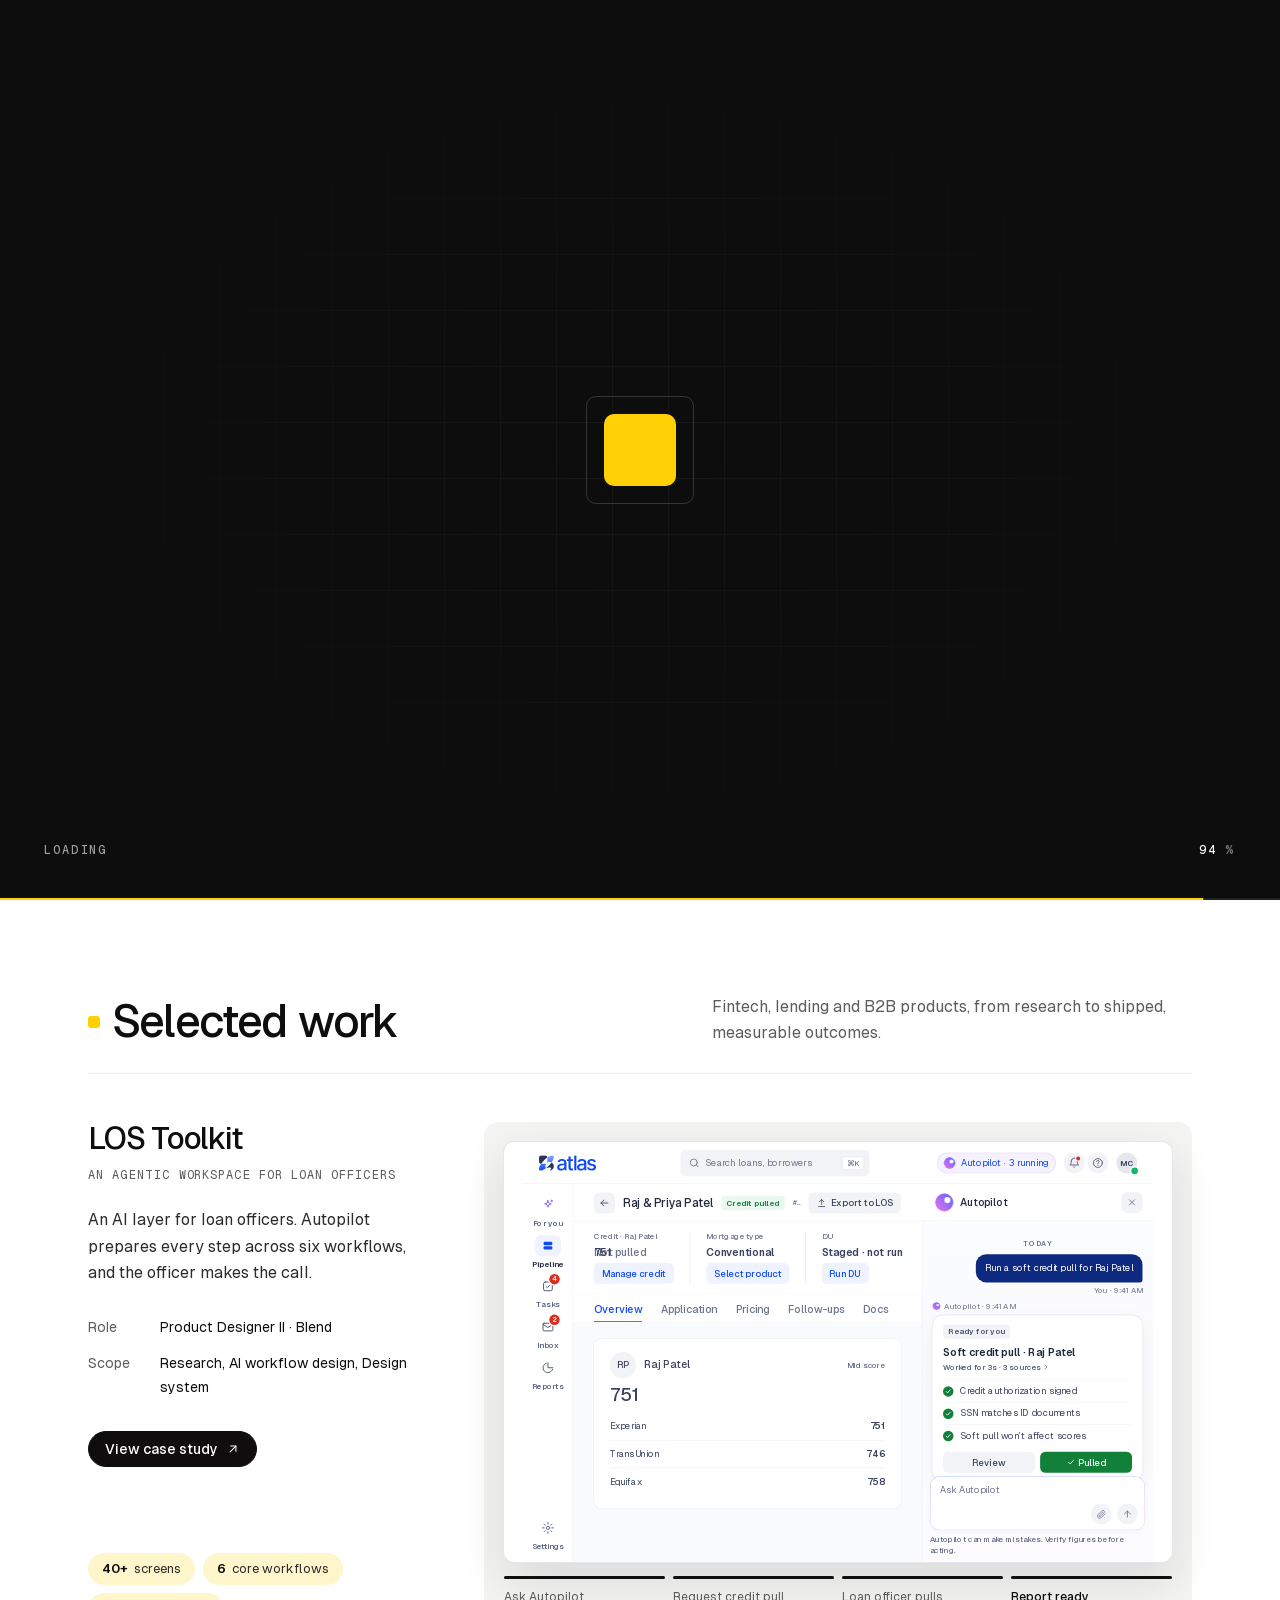
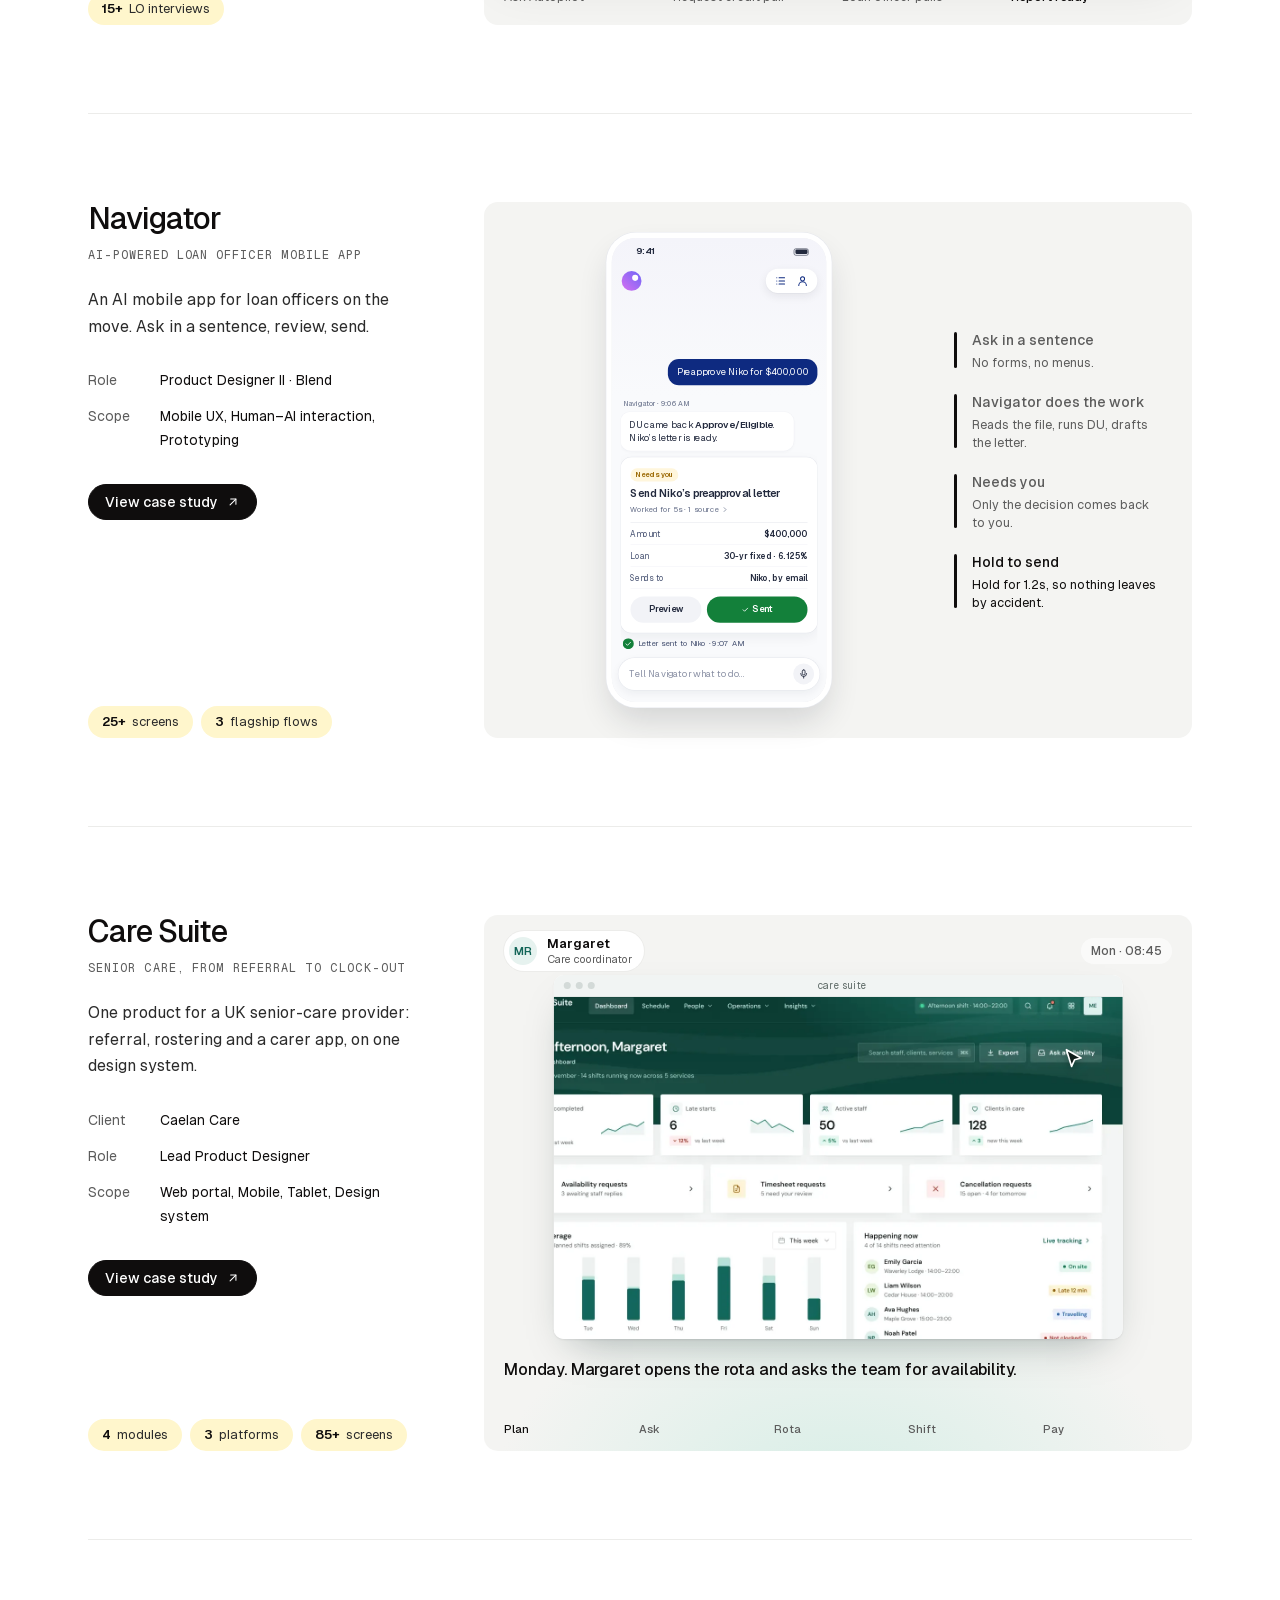
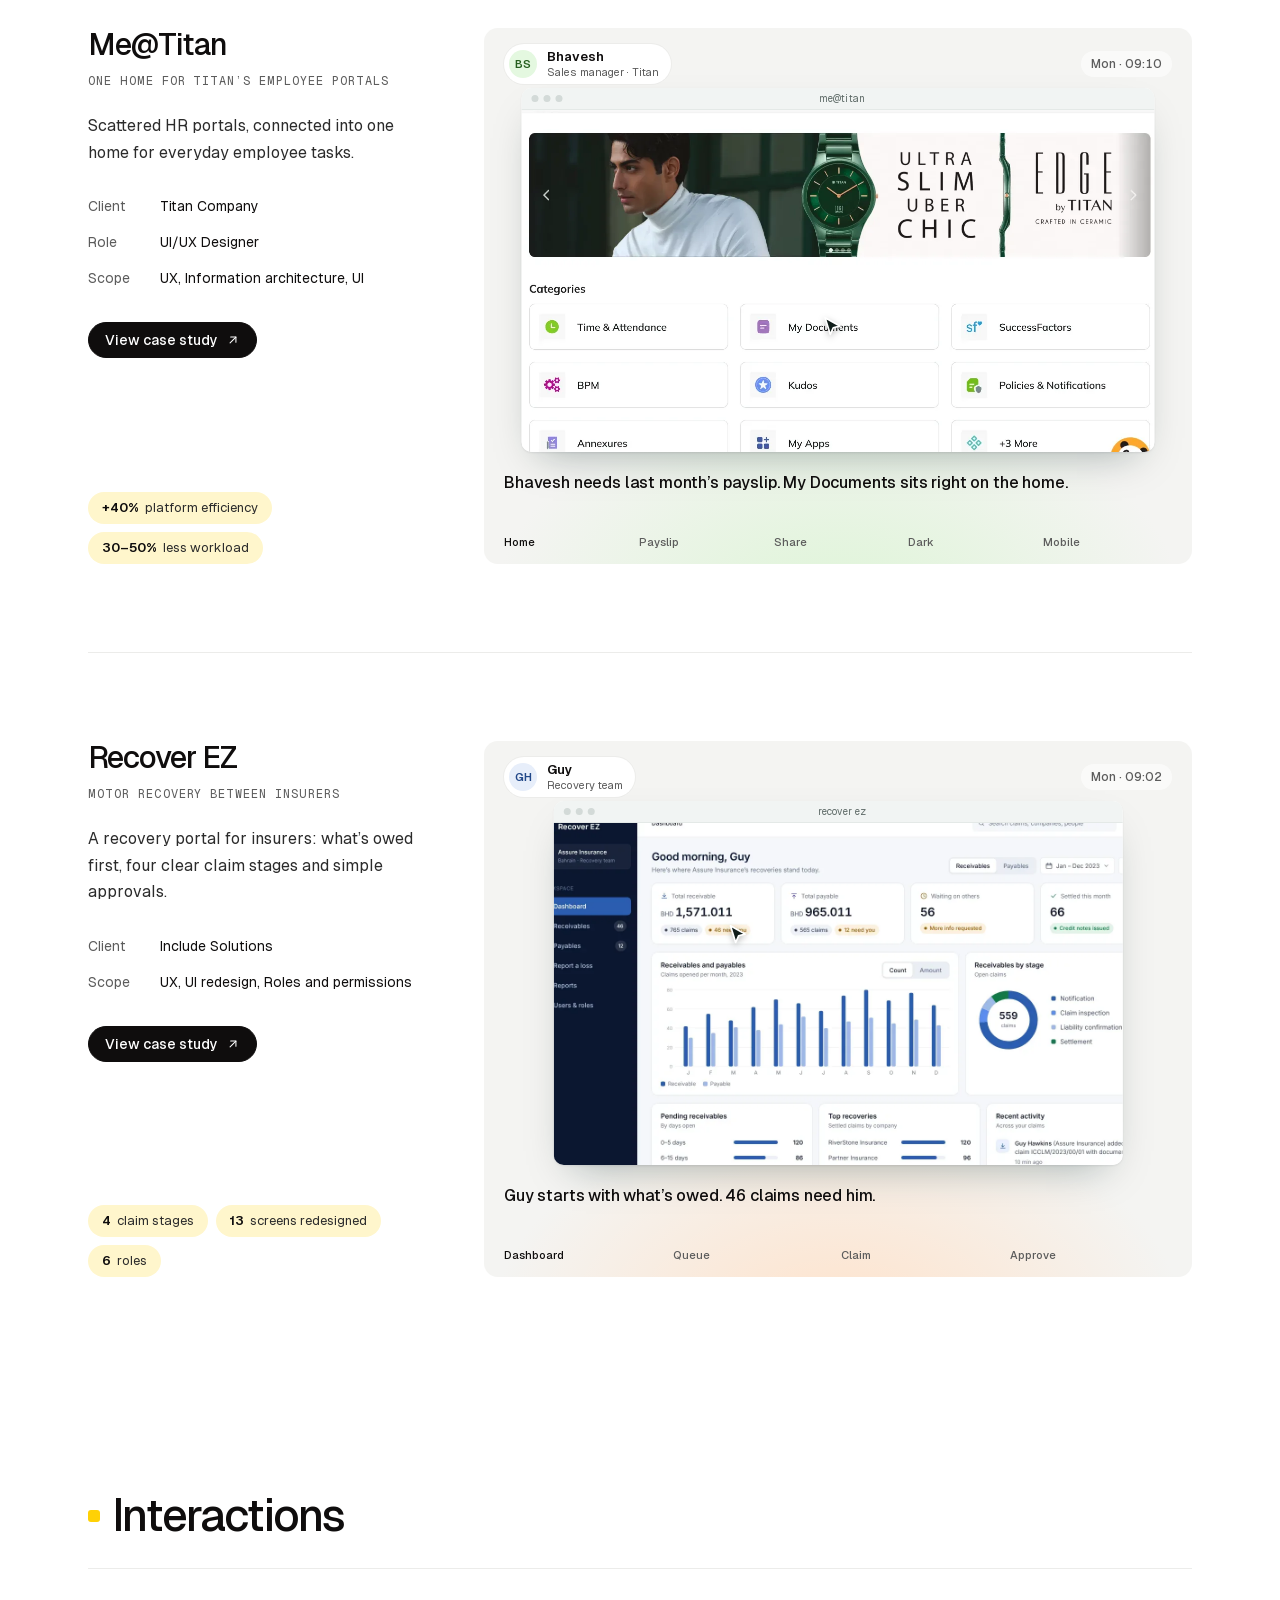
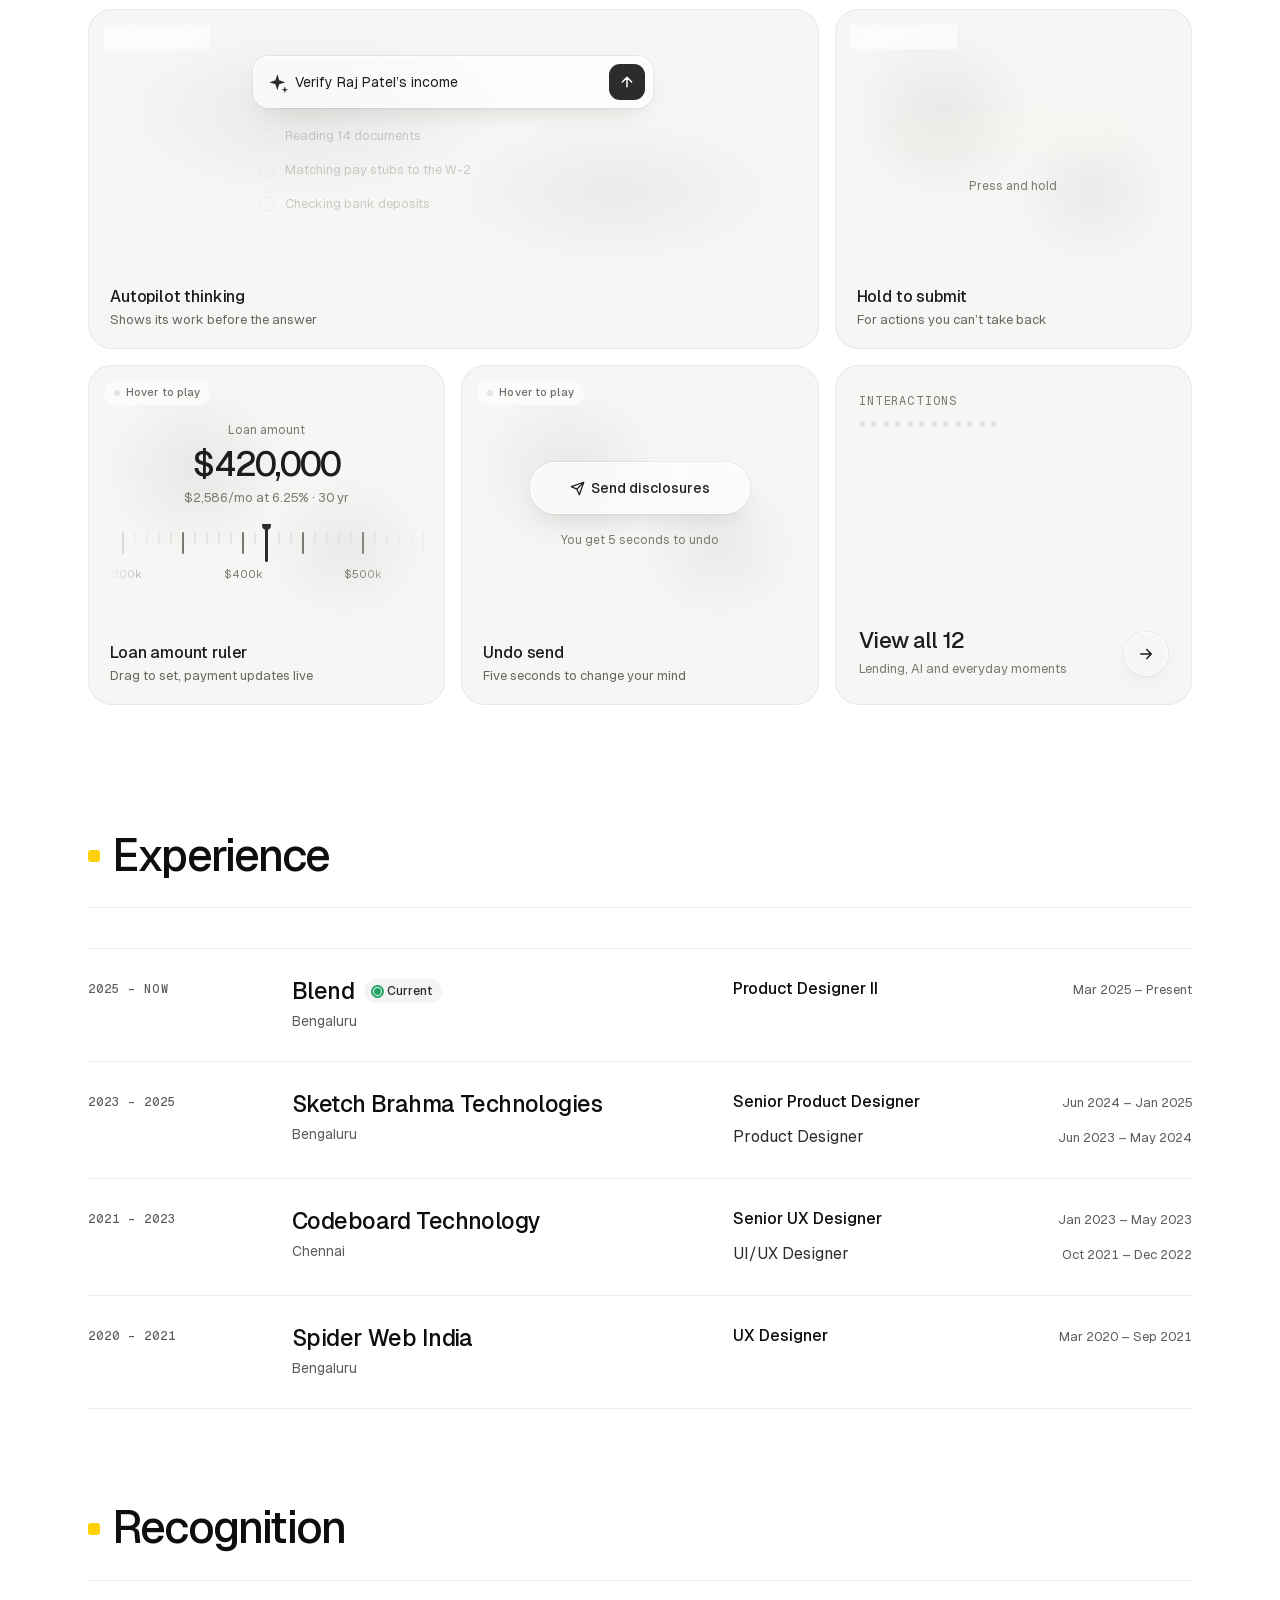
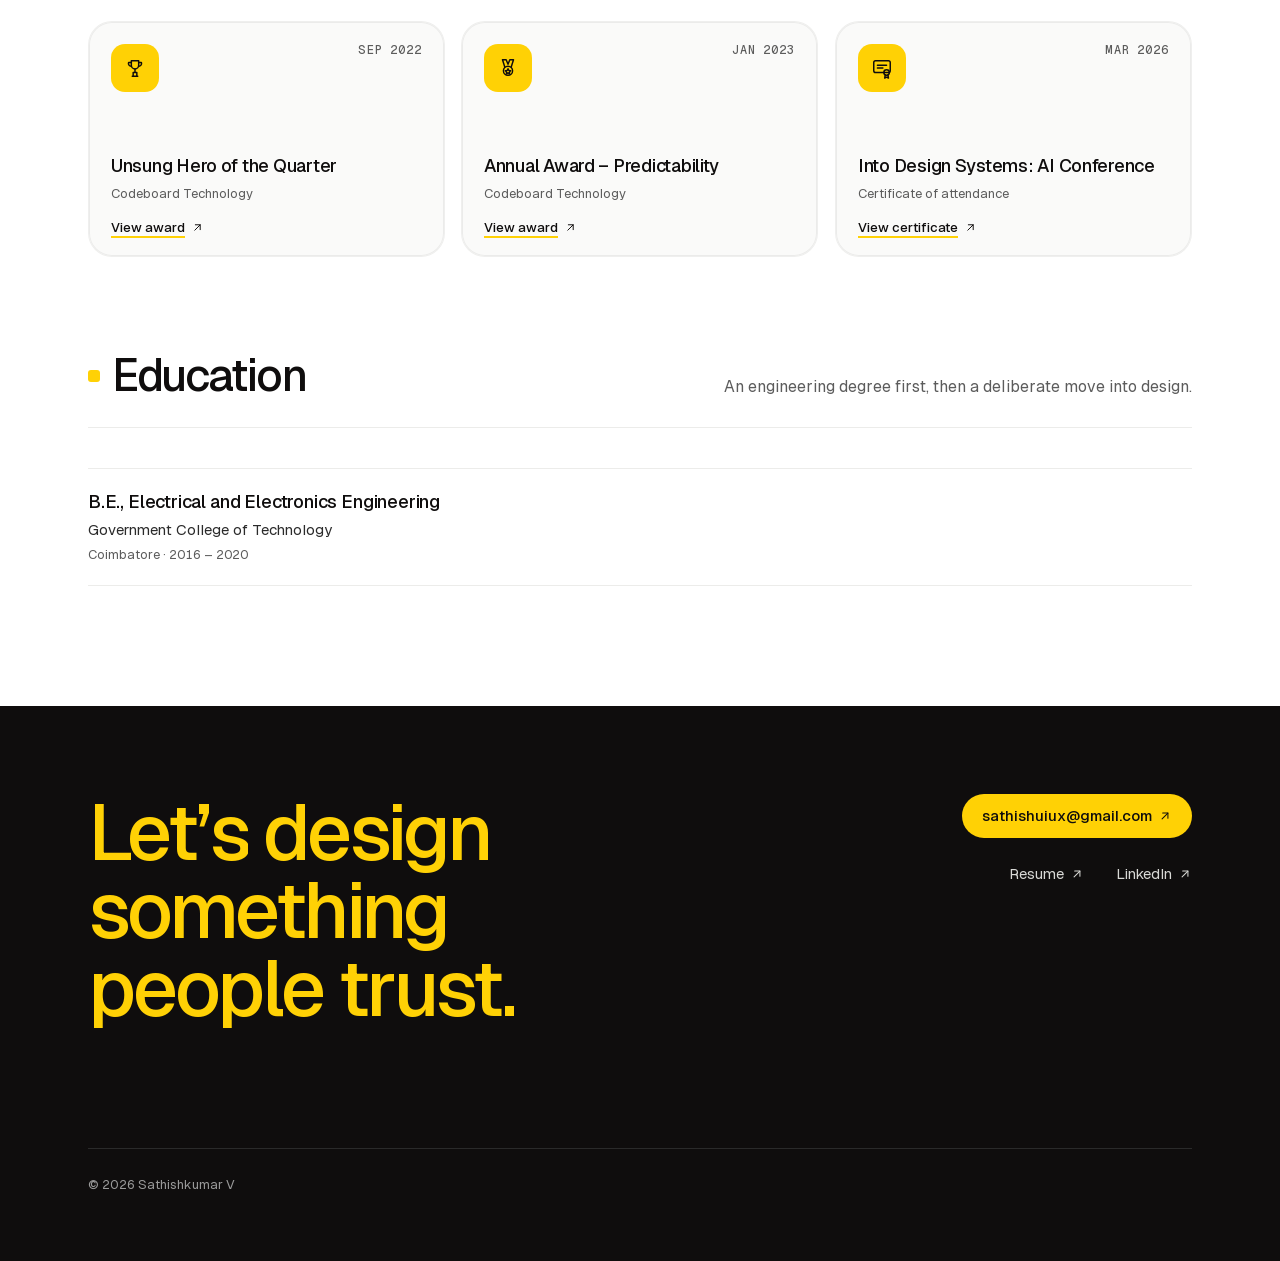
==== commit cbe617f8: "Add files via upload news" ====
--- a/index.html
+++ b/index.html
@@ -1999,16 +1999,16 @@
     var io=new IntersectionObserver(function(es){ es.forEach(function(e){ if(e.isIntersecting){ show(e.target); io.unobserve(e.target); } }); },{rootMargin:'0px 0px -10% 0px',threshold:.12});
     targets.forEach(function(el){ io.observe(el); });
   } else targets.forEach(show);
-  /* loader: first visit only */
+  /* loader: every page load (refresh or new visit), not on tab switch or resize */
   var ld=root.querySelector('.ld'), iv=null, tms=[];
   function ready(){ root.classList.add('ready'); }
   function clearAll(){ if(iv){ clearInterval(iv); iv=null; } tms.forEach(clearTimeout); tms=[]; }
   /* the loader plays on every open — and again when the page is shown again (tab/mode switch, big resize) */
-  function seenLd(){ try{ return localStorage.getItem('pf-ld-home')==='1'; }catch(e){ return false; } }
+  function seenLd(){ return !!window.__pfLdPlayed; }
   function playLoader(){
     if(!ld || RM || seenLd()){ if(ld) ld.classList.add('off'); requestAnimationFrame(ready); return; }
     clearAll(); root.classList.remove('ready');
-    try{ localStorage.setItem('pf-ld-home','1'); }catch(e){} ld.classList.remove('done','off','go'); ld.classList.add('run'); void ld.offsetWidth; ld.classList.add('go');
+    window.__pfLdPlayed=1; ld.classList.remove('done','off','go'); ld.classList.add('run'); void ld.offsetWidth; ld.classList.add('go');
     var p=0, num=ld.querySelector('i'); num.textContent='00'; ld.style.setProperty('--lp',0);
     iv=setInterval(function(){ p=Math.min(100,p+Math.ceil(Math.random()*(ld.classList.contains('ldx')?4:14))); num.textContent=(p<10?'0':'')+p; ld.style.setProperty('--lp',p/100);
       if(p>=100){ clearInterval(iv); iv=null; tms.push(setTimeout(function(){ ld.classList.add('done'); tms.push(setTimeout(ready,ld.classList.contains('ldx')?520:250)); tms.push(setTimeout(function(){ ld.classList.add('off'); },ld.classList.contains('ldx')?1500:1000)); },ld.classList.contains('ldx')?320:180)); } },60);
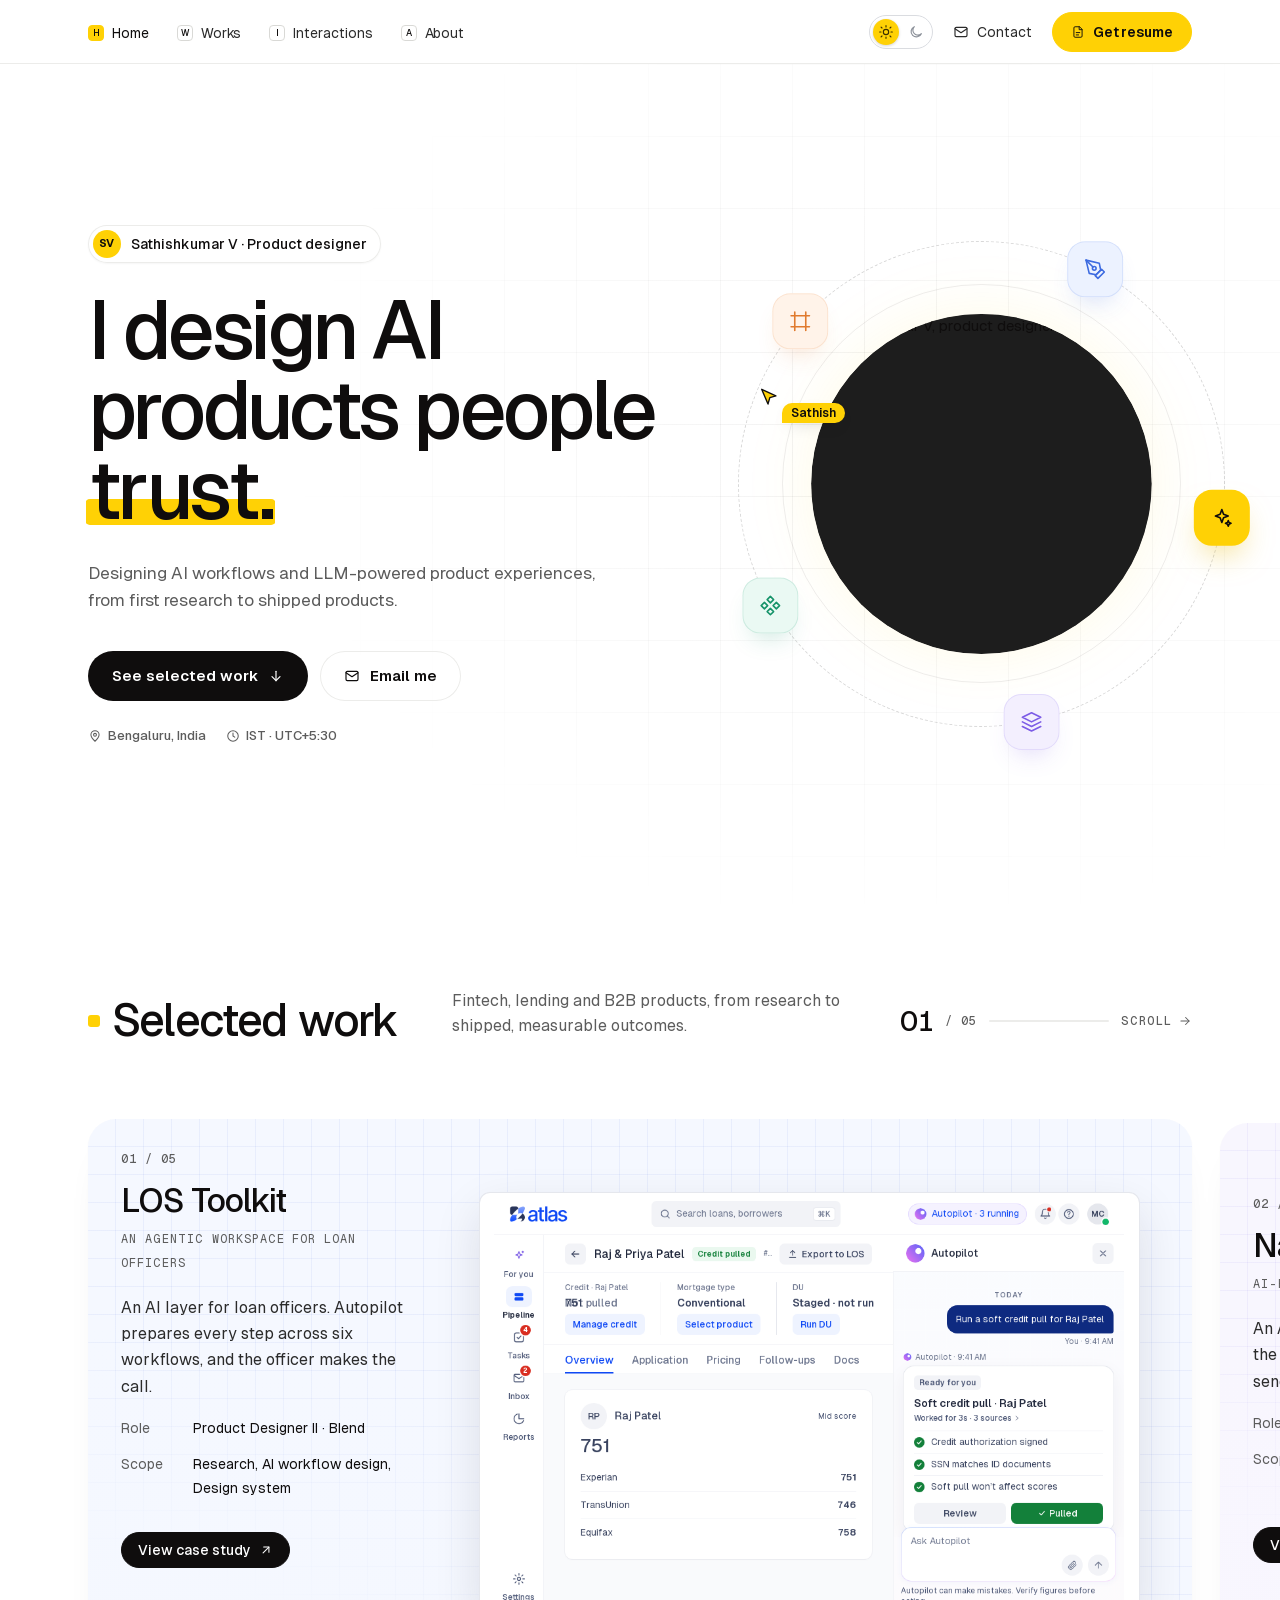
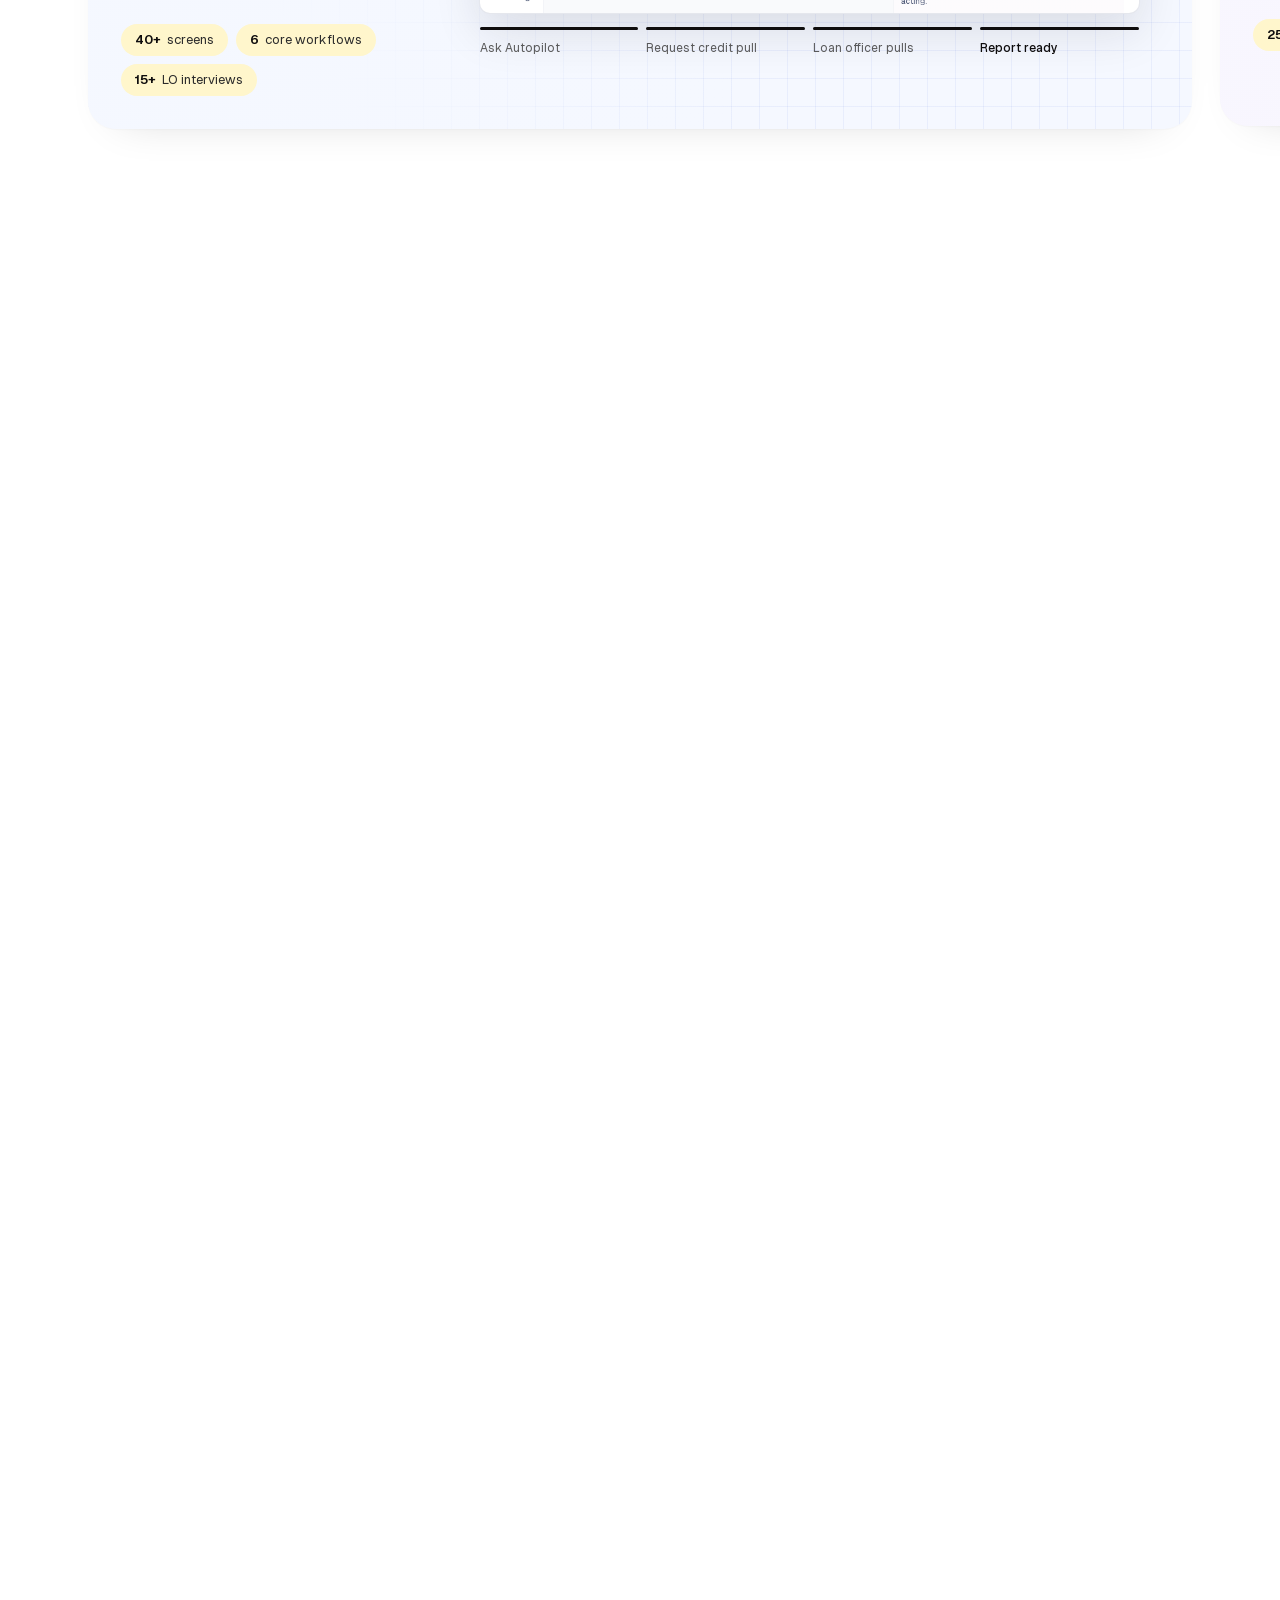
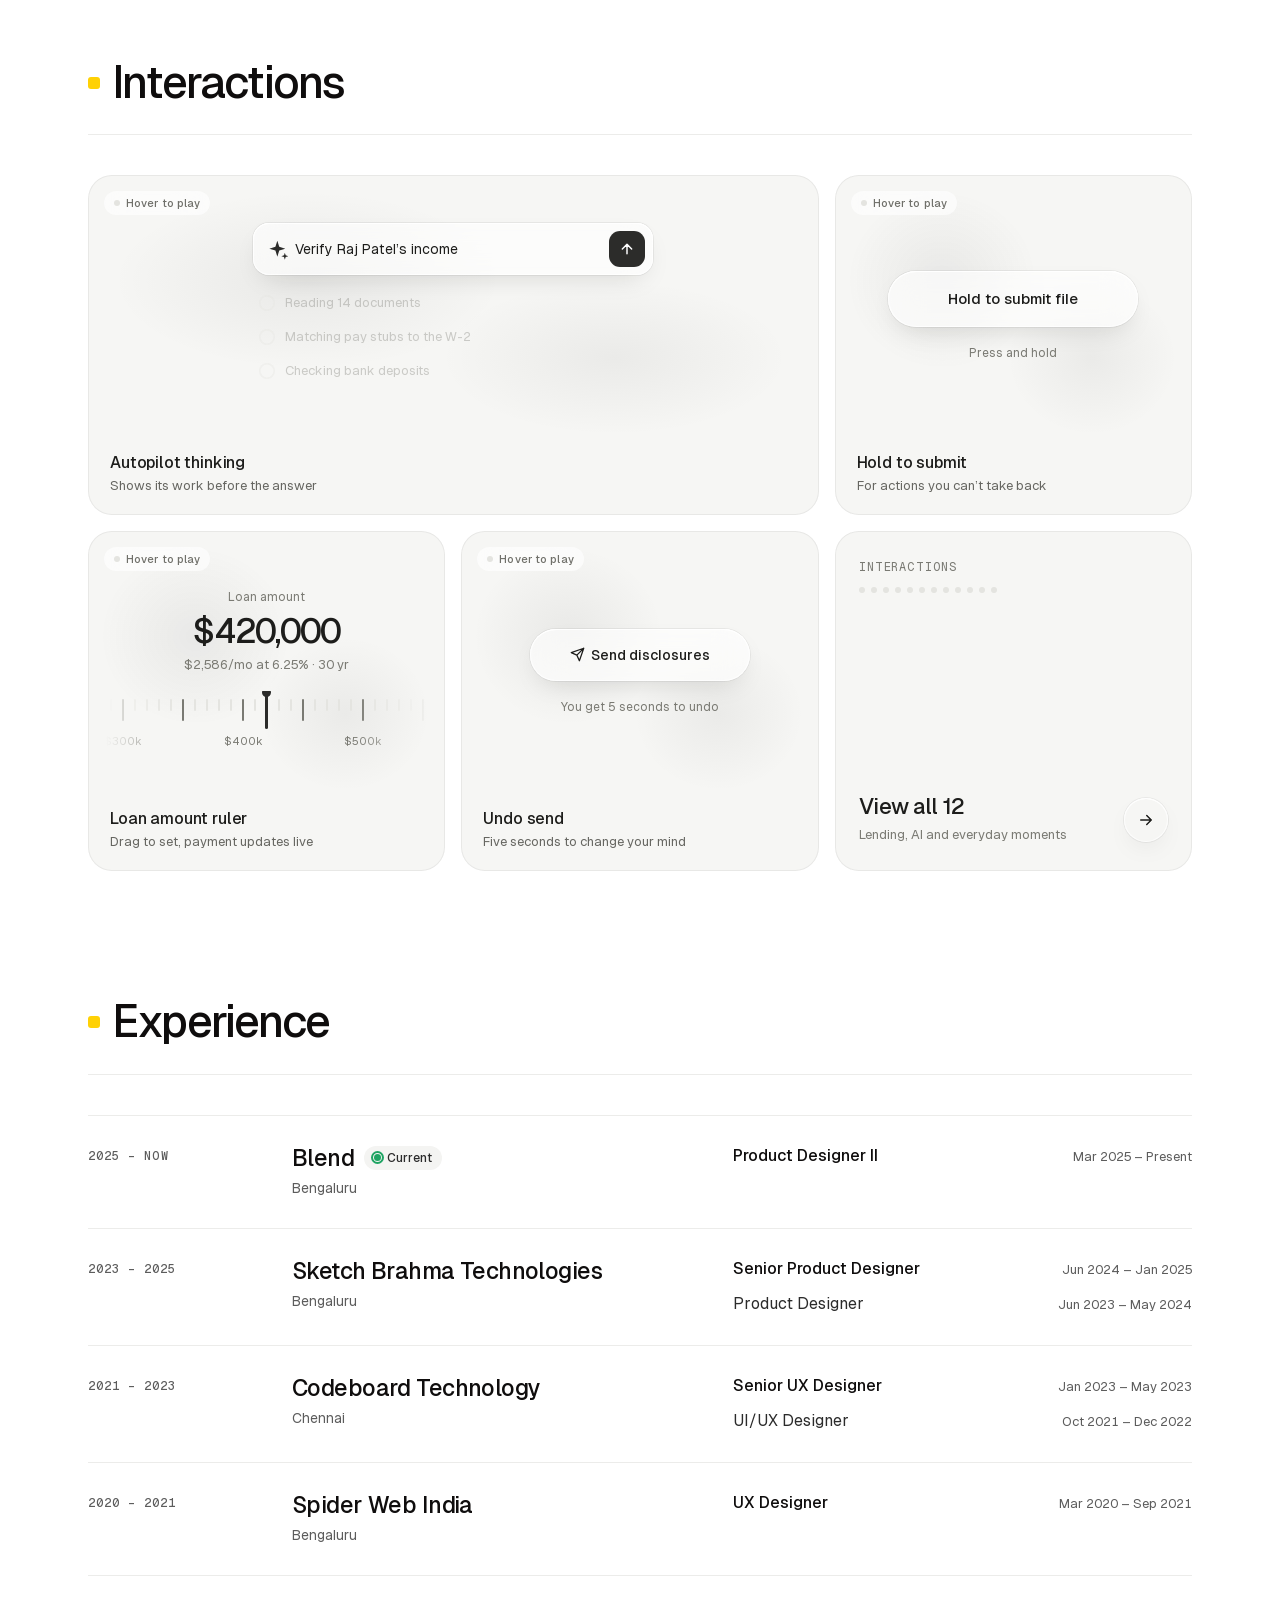
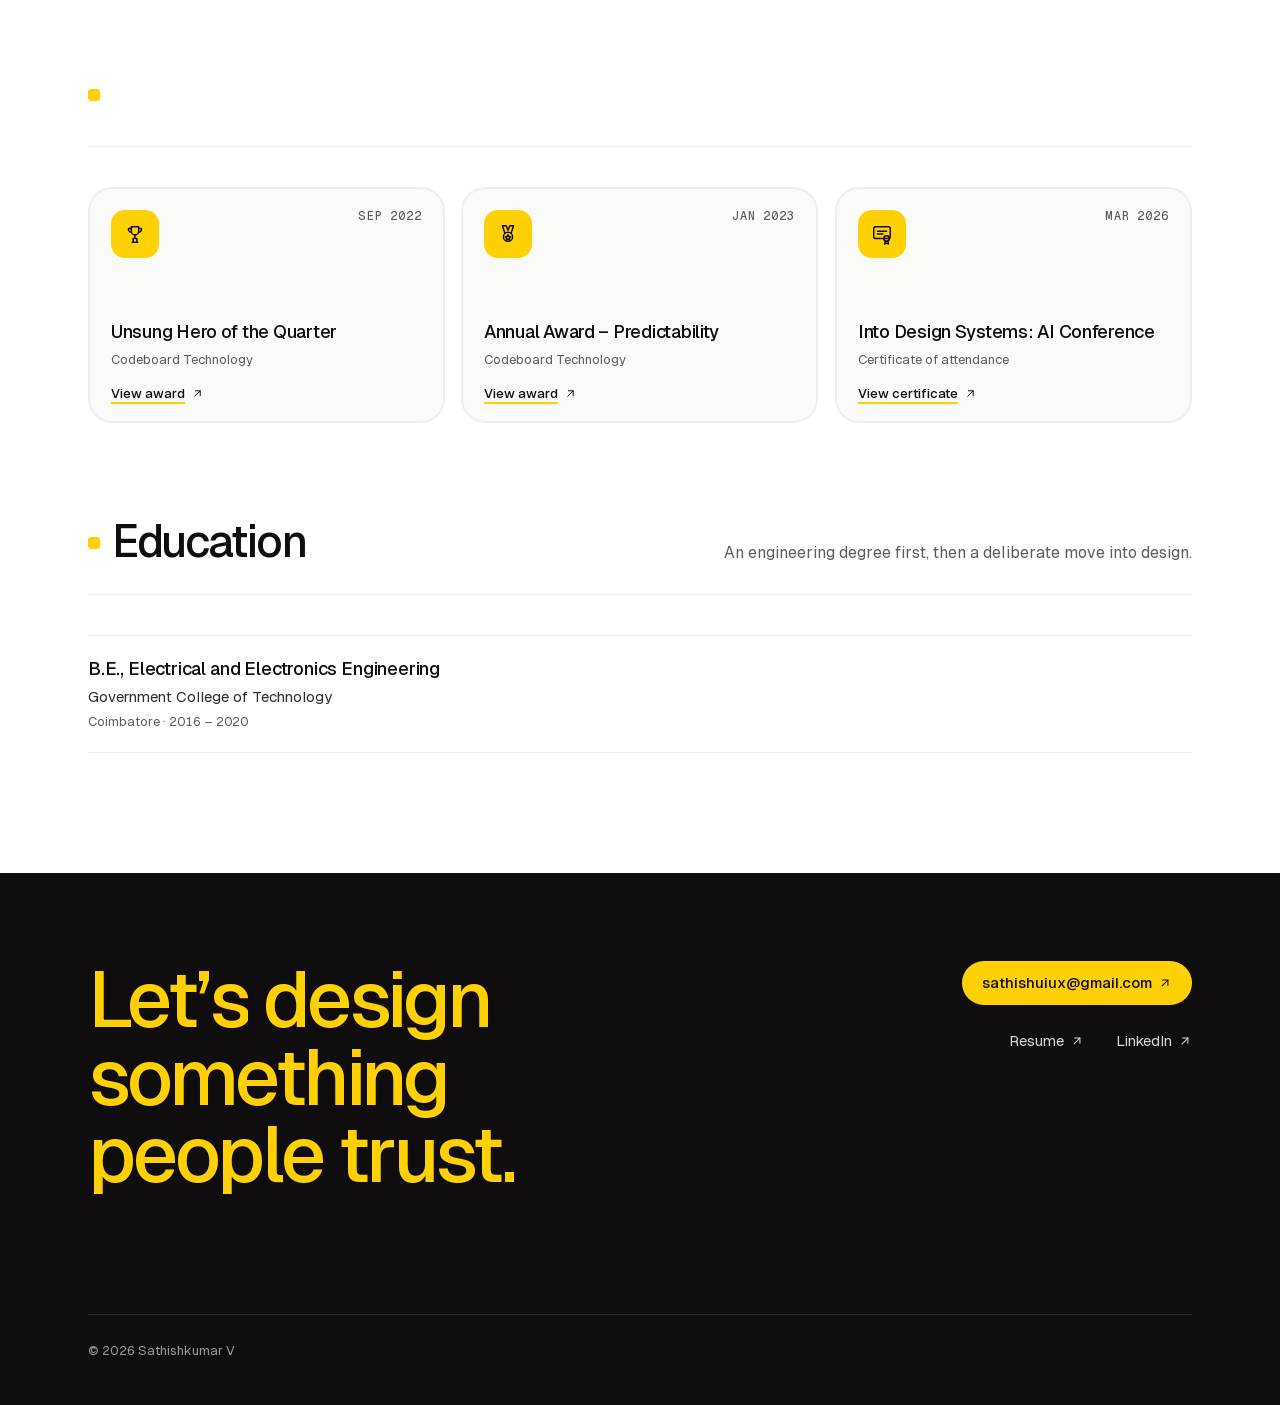
==== commit 378ed3a2: "Add files via upload Files" ====
--- a/index.html
+++ b/index.html
@@ -1310,6 +1310,145 @@
 html .pf{font-feature-settings:"ss01","ss02","ss03","calt"}
 html .pf h1,html .pf h2,html .pf h3,html .pf .hero-split{font-feature-settings:"ss01","ss02","ss03","calt";font-weight:500}
 body{font-family:Geist,Inter,system-ui,sans-serif}
+@media (max-width:1023px){html .pf .sec-h{align-items:flex-start}}
+
+/* ===== selected work: pinned, scrolls sideways ===== */
+html .pf .hz-ctr{display:none}
+html .pf.hz-on #work{padding-top:0}
+html .pf.hz-on .hz{position:relative}
+html .pf.hz-on .hz-pin{position:sticky;top:0;height:100vh;box-sizing:border-box;margin-left:calc(50% - 50vw);width:100vw;padding:84px calc(50vw - 50%) 24px;display:flex;flex-direction:column;overflow:hidden}
+html .pf.hz-on .hz-head{display:flex;align-items:flex-end;justify-content:space-between;gap:32px;margin-bottom:24px}
+html .pf.hz-on .hz-head .sec-h{flex:1;margin:0;padding:0;border:0;display:flex;align-items:flex-end;gap:clamp(24px,4vw,64px)}
+html .pf.hz-on .hz-head .sec-h h2{white-space:nowrap}
+html .pf.hz-on .hz-head .sec-h p{max-width:26em;margin:0 0 6px}
+html .pf.hz-on .hz-ctr{display:flex;align-items:center;gap:12px;font:500 12px/1 var(--mono);letter-spacing:.08em;text-transform:uppercase;color:var(--mute);padding-bottom:10px;white-space:nowrap}
+html .pf.hz-on .hz-n{font:500 28px/1 Geist,Inter,sans-serif;letter-spacing:-.03em;color:var(--ink);font-variant-numeric:tabular-nums}
+html .pf.hz-on .hz-bar{position:relative;width:120px;height:2px;background:var(--line);border-radius:2px;overflow:hidden}
+html .pf.hz-on .hz-bar i{position:absolute;inset:0;background:var(--ink);transform-origin:0 50%;transform:scaleX(0)}
+html .pf.hz-on .hz-hint{display:inline-flex;align-items:center;gap:6px}
+html .pf.hz-on .hz-track{--pw:min(var(--ww,1128px),1180px);flex:1;min-height:0;display:flex;align-items:center;gap:28px;width:max-content;will-change:transform;counter-reset:hzc}
+html .pf.hz-on .hz-track>.case{counter-increment:hzc;flex:0 0 var(--pw);width:var(--pw);box-sizing:border-box;height:auto;align-self:center;display:grid!important;grid-template-columns:minmax(240px,300px) minmax(0,1fr)!important;gap:clamp(28px,3vw,48px)!important;align-items:center;margin:0!important;padding:clamp(24px,2.6vw,40px)!important;border:0!important;border-radius:28px;background-color:color-mix(in srgb,var(--ct) 12%,var(--bg));background-image:linear-gradient(90deg,color-mix(in srgb,var(--cd) 7%,transparent) 1px,transparent 1px),linear-gradient(180deg,color-mix(in srgb,var(--cd) 7%,transparent) 1px,transparent 1px);background-size:28px 28px;background-position:-1px -1px;box-shadow:0 1px 2px rgba(15,13,13,.03),0 18px 44px -32px rgba(15,13,13,.2);opacity:.5;transform:scale(.96);transition:opacity 600ms var(--eo),transform 700ms var(--eo)}
+html .pf.hz-on .hz-track>.case.hz-act{opacity:1;transform:none}
+html .pf.hz-on .hz-track>.case>.c-txt{order:0}
+html .pf.hz-on .hz-track>.case>.c-img{order:1;min-width:0;max-height:100%}
+html .pf.hz-on .hz-track>.case>.c-txt::before{content:counter(hzc,decimal-leading-zero) " / 05";font:500 12px/1 var(--mono);letter-spacing:.08em;color:var(--mute);margin-bottom:18px}
+html .pf.hz-on .hz-track>.case .c-txt h3{font-size:clamp(28px,2.6vw,40px)!important}
+html .pf.hz-on .hz-track>.case .c-foot{margin-top:24px}
+html .pf.hz-on .hz-track>.case .c-p{margin-bottom:16px}
+html .pf .hz-track>#case-1{--ct:#A9C3FF;--cd:#3D6BE0}html .pf .hz-track>#case-2{--ct:#C7B6FA;--cd:#7C5CE6}html .pf .hz-track>#case-3{--ct:#9FE3C9;--cd:#17946A}html .pf .hz-track>#case-4{--ct:#97E689;--cd:#3E9B2F}html .pf .hz-track>#case-5{--ct:#FFC79A;--cd:#E07A2E}
+html .pf.hz-on .hz-track>.case{position:relative;isolation:isolate}
+html .pf.hz-on .hz-track>.case::before{content:"";position:absolute;inset:0;border-radius:inherit;z-index:-1;pointer-events:none;background:radial-gradient(80% 90% at 0% 100%,color-mix(in srgb,var(--ct) 12%,var(--bg)) 30%,transparent 75%)}
+html .pf.dark.hz-on .hz-track>.case{background-color:color-mix(in srgb,var(--ct) 6%,#17191D);background-image:linear-gradient(90deg,rgba(255,255,255,.035) 1px,transparent 1px),linear-gradient(180deg,rgba(255,255,255,.035) 1px,transparent 1px);box-shadow:0 1px 0 rgba(255,255,255,.04) inset,0 24px 50px -36px rgba(0,0,0,.8)}
+html .pf.dark.hz-on .hz-track>.case::before{background:radial-gradient(80% 90% at 0% 100%,color-mix(in srgb,var(--ct) 6%,#17191D) 30%,transparent 75%)}
+/* minimal: no extra tinted stage or glow behind the animations */
+html .pf.hz-on .hz-track>.case .c-img,html .pf.hz-on .hz-track>.case .proto,html .pf.hz-on .hz-track>.case .cp3{background:transparent!important;background-image:none!important;box-shadow:none!important}
+html .pf.hz-on .hz-track>.case .cp3::before,html .pf.hz-on .hz-track>.case .cp3::after,html .pf.hz-on .hz-track>.case .proto::before,html .pf.hz-on .hz-track>.case .proto::after{background:none!important}
+@media (max-height:860px){
+ html .pf.hz-on .hz-head{margin-bottom:16px}
+ html .pf.hz-on .hz-head .sec-h h2{font-size:clamp(30px,3vw,44px)!important}
+ html .pf.hz-on .hz-track>.case{padding:24px!important;gap:32px!important;grid-template-columns:300px minmax(0,1fr)!important}
+ html .pf.hz-on .hz-track>.case>.c-txt::before{margin-bottom:12px}
+ html .pf.hz-on .hz-track>.case .c-txt h3{font-size:30px!important}
+ html .pf.hz-on .hz-track>.case .c-sub{margin-top:6px}
+ html .pf.hz-on .hz-track>.case .c-p{font-size:14px;line-height:1.55;margin:12px 0 10px}
+ html .pf.hz-on .hz-track>.case .c-meta{font-size:13px;line-height:1.45;margin:0 0 14px}
+ html .pf.hz-on .hz-track>.case .c-foot{margin-top:16px;gap:6px}
+ html .pf.hz-on .hz-track>.case .chip{height:28px;font-size:12px}
+}
+
+html .pf .hero.hero-w{position:relative;padding:clamp(48px,6vw,96px) 0 clamp(56px,6vw,96px)!important;overflow:hidden;isolation:isolate;background:var(--bg)}
+html .pf .hero-w::before{content:"";position:absolute;inset:0;z-index:-1;pointer-events:none;background-image:linear-gradient(90deg,color-mix(in srgb,var(--ink) 6%,transparent) 1px,transparent 1px),linear-gradient(180deg,color-mix(in srgb,var(--ink) 6%,transparent) 1px,transparent 1px);background-size:72px 72px;-webkit-mask:radial-gradient(60% 75% at 70% 45%,#000 0%,rgba(0,0,0,.4) 50%,transparent 80%);mask:radial-gradient(60% 75% at 70% 45%,#000 0%,rgba(0,0,0,.4) 50%,transparent 80%);animation:hwGrid 40s linear infinite}
+@keyframes hwGrid{to{background-position:72px 72px}}
+html .pf .hero-w .hw{display:grid;grid-template-columns:minmax(0,1.18fr) minmax(0,.82fr);gap:clamp(40px,6vw,96px);align-items:center;min-height:min(760px,calc(100vh - 64px - 150px))}
+html .pf .hero-w .hw-txt{transform:translateY(calc(var(--hy,0)*-40px))}
+/* eyebrow */
+html .pf .hero-w .hw-ey{display:inline-flex;align-items:center;gap:10px;padding:5px 14px 5px 5px;border-radius:999px;background:color-mix(in srgb,var(--bg) 70%,transparent);box-shadow:inset 0 0 0 1px var(--line),0 1px 2px rgba(0,0,0,.04);-webkit-backdrop-filter:blur(6px);backdrop-filter:blur(6px);font:500 14px/1 Geist,Inter,sans-serif;color:var(--ink);margin-bottom:28px}
+html .pf .hero-w .hw-ey b{display:grid;place-items:center;width:28px;height:28px;border-radius:50%;background:var(--y);color:#0F0D0D;font:700 11px/1 Geist,Inter,sans-serif;letter-spacing:.02em}
+/* headline */
+html .pf .hero-w .hw-h{margin:0;font:500 clamp(48px,6.4vw,100px)/.98 Geist,Inter,sans-serif;letter-spacing:-.055em;color:var(--ink);max-width:9.5em}
+html .pf .hero-w .hw-h .w{display:inline-block;overflow:hidden;vertical-align:top;padding:.04em .02em .1em;margin:-.04em -.02em -.1em}
+html .pf .hero-w .hw-h .w>span{display:inline-block}
+html .pf .hero-w .hl{position:relative;display:inline-block;z-index:0}
+html .pf .hero-w .hl::after{content:"";position:absolute;left:-.04em;right:-.04em;bottom:.08em;height:.32em;background:var(--y);z-index:-1;border-radius:.06em;transform-origin:0 50%}
+html .pf .hero-w .hw-p{margin:28px 0 0;max-width:30em;font:400 clamp(17px,1.35vw,20px)/1.6 Geist,Inter,sans-serif;color:var(--mute)}
+html .pf .hero-w .hw-cta{display:flex;flex-wrap:wrap;gap:12px;margin-top:36px}
+html .pf .hero-w .hw-cta a{display:inline-flex;align-items:center;gap:10px;height:50px;padding:0 24px;border-radius:999px;font:600 15px/1 Geist,Inter,sans-serif;text-decoration:none;transition:transform 300ms var(--eo),box-shadow 300ms var(--eo),background-color 300ms var(--eo)}
+html .pf .hero-w .hw-b1{background:var(--ink);color:var(--bg)}
+html .pf .hero-w .hw-b1:hover{transform:translateY(-2px);box-shadow:0 14px 30px -14px rgba(15,13,13,.55)}
+html .pf .hero-w .hw-b1 svg{transition:transform 300ms var(--eo)}html .pf .hero-w .hw-b1:hover svg{transform:translateY(3px)}
+html .pf .hero-w .hw-b2{color:var(--ink);background:color-mix(in srgb,var(--bg) 70%,transparent);box-shadow:inset 0 0 0 1px var(--line)}
+html .pf .hero-w .hw-b2:hover{box-shadow:inset 0 0 0 1px var(--ink);transform:translateY(-2px)}
+html .pf .hero-w .hw-cta a:focus-visible{outline:2px solid var(--ink);outline-offset:3px}
+html .pf .hero-w .hw-loc{display:flex;gap:20px;margin-top:28px;font:500 13px/1 Geist,Inter,sans-serif;color:var(--mute)}
+html .pf .hero-w .hw-loc span{display:inline-flex;align-items:center;gap:6px}
+/* photo in an orbit of design tools */
+html .pf .hero-w .hw-ph{--S:min(500px,38vw);position:relative;justify-self:center;width:var(--S);height:var(--S);transform:translateY(calc(var(--hy,0)*30px))}
+html .pf .hero-w .hw-ph::before{content:"";position:absolute;inset:8%;border-radius:50%;background:radial-gradient(closest-side,rgba(255,209,5,.28),transparent);filter:blur(24px);z-index:-1}
+html .pf .hero-w .hw-ring{position:absolute;border-radius:50%;pointer-events:none}
+html .pf .hero-w .hw-ring.r1{inset:0;border:1px dashed color-mix(in srgb,var(--ink) 16%,transparent);animation:hwSpin 120s linear infinite}
+html .pf .hero-w .hw-ring.r2{inset:9%;border:1px solid color-mix(in srgb,var(--ink) 7%,transparent)}
+html .pf .hero-w .hw-fr{position:absolute;inset:15%;border-radius:50%;overflow:hidden;background:#1d1d1d;box-shadow:0 2px 6px rgba(15,13,13,.08),0 40px 80px -36px rgba(15,13,13,.5)}
+html .pf .hero-w .hw-fr img{width:100%;height:100%;object-fit:cover;object-position:50% 14%;display:block}
+html .pf .hero-w .hw-orb{position:absolute;inset:0;animation:hwSpin 48s linear infinite}
+html .pf .hero-w .op{position:absolute;left:50%;top:50%;width:0;height:0;transform:rotate(var(--a)) translateX(calc(var(--S)/2))}
+html .pf .hero-w .oq{position:absolute;left:0;top:0;transform:rotate(calc(-1*var(--a)))}
+html .pf .hero-w .fi{position:absolute;left:0;top:0;translate:-50% -50%;display:grid;place-items:center;width:56px;height:56px;border-radius:18px;background:var(--bg);color:var(--ink);box-shadow:inset 0 0 0 1px var(--line),0 2px 4px rgba(15,13,13,.05),0 16px 32px -14px rgba(15,13,13,.3);animation:hwSpin 48s linear infinite reverse}
+html .pf .hero-w .fi.y{background:#FFD105;color:#0F0D0D;box-shadow:0 16px 32px -12px rgba(232,184,0,.6)}
+html .pf .hero-w .op:nth-child(1) .fi{--ct:#A9C3FF;--cd:#3D6BE0}html .pf .hero-w .op:nth-child(3) .fi{--ct:#C7B6FA;--cd:#7C5CE6}html .pf .hero-w .op:nth-child(4) .fi{--ct:#9FE3C9;--cd:#17946A}html .pf .hero-w .op:nth-child(5) .fi{--ct:#FFC79A;--cd:#E07A2E}
+html .pf .hero-w .fi:not(.y){background:color-mix(in srgb,var(--ct) 22%,var(--bg));color:var(--cd);box-shadow:inset 0 0 0 1px color-mix(in srgb,var(--cd) 14%,transparent),0 14px 28px -16px color-mix(in srgb,var(--cd) 45%,transparent)}
+html .pf.dark .hero-w .fi:not(.y){background:color-mix(in srgb,var(--ct) 14%,#17191D);color:var(--ct)}
+@keyframes hwSpin{to{rotate:360deg}}
+html .pf .hero-w .hw-cur{position:absolute;left:4%;top:30%;display:flex;align-items:flex-start;gap:2px;animation:hwCur 11s cubic-bezier(.65,0,.35,1) infinite;pointer-events:none;z-index:2}
+html .pf .hero-w .hw-cur em{margin-top:16px;padding:4px 9px;border-radius:999px 999px 999px 4px;background:#FFD105;color:#0F0D0D;font:600 12px/1 Geist,Inter,sans-serif;font-style:normal;box-shadow:0 6px 16px -8px rgba(0,0,0,.35)}
+@keyframes hwCur{0%,100%{transform:translate(0,0)}30%{transform:translate(calc(var(--S)*.5),calc(var(--S)*.08))}55%{transform:translate(calc(var(--S)*.62),calc(var(--S)*.45))}80%{transform:translate(calc(var(--S)*.12),calc(var(--S)*.38))}}
+/* load choreography (after the loader) */
+html .pf.js .hero-w .hw-ey{opacity:0;transform:translateY(12px);transition:opacity 700ms var(--eo) 80ms,transform 900ms var(--eo) 80ms}
+html .pf.js .hero-w .hw-h .w>span{transform:translateY(105%) rotate(4deg);filter:blur(6px);opacity:0;transition:transform 1000ms cubic-bezier(.2,.9,.2,1),filter 800ms ease,opacity 600ms ease;transition-delay:calc(180ms + var(--i)*80ms)}
+html .pf.js .hero-w .hl::after{transform:scaleX(0);transition:transform 800ms var(--eo) 1000ms}
+html .pf.js .hero-w .hw-p,html .pf.js .hero-w .hw-cta,html .pf.js .hero-w .hw-loc{opacity:0;transform:translateY(16px);transition:opacity 800ms var(--eo),transform 900ms var(--eo)}
+html .pf.js .hero-w .hw-p{transition-delay:700ms}html .pf.js .hero-w .hw-cta{transition-delay:820ms}html .pf.js .hero-w .hw-loc{transition-delay:940ms}
+html .pf.js .hero-w .hw-fr{clip-path:circle(0% at 50% 50%);transition:clip-path 1300ms cubic-bezier(.7,0,.2,1) 250ms}
+html .pf.js .hero-w .hw-fr img{transform:scale(1.2);transition:transform 1800ms var(--eo) 250ms}
+html .pf.js .hero-w .hw-ring{opacity:0;scale:.86;transition:opacity 900ms ease 700ms,scale 1200ms var(--eo) 700ms}
+html .pf.js .hero-w .op .oq{opacity:0;scale:.4;transition:opacity 500ms ease,scale 700ms var(--spring)}
+html .pf.js .hero-w .hw-cur{opacity:0;scale:.6;transition:opacity 500ms ease,scale 700ms var(--spring)}
+html .pf.js .hero-w .op:nth-child(1) .oq{transition-delay:1300ms}html .pf.js .hero-w .op:nth-child(2) .oq{transition-delay:1400ms}html .pf.js .hero-w .op:nth-child(3) .oq{transition-delay:1500ms}html .pf.js .hero-w .op:nth-child(4) .oq{transition-delay:1600ms}html .pf.js .hero-w .op:nth-child(5) .oq{transition-delay:1700ms}html .pf.js .hero-w .hw-cur{transition-delay:1900ms}
+html .pf.js.ready .hero-w .hw-ey,html .pf.js.ready .hero-w .hw-p,html .pf.js.ready .hero-w .hw-cta,html .pf.js.ready .hero-w .hw-loc{opacity:1;transform:none}
+html .pf.js.ready .hero-w .hw-h .w>span{transform:none;filter:none;opacity:1}
+html .pf.js.ready .hero-w .hl::after{transform:scaleX(1)}
+html .pf.js.ready .hero-w .hw-fr{clip-path:circle(50% at 50% 50%)}
+html .pf.js.ready .hero-w .hw-fr img{transform:scale(1)}
+html .pf.js.ready .hero-w .hw-ring{opacity:1;scale:1}
+html .pf.js.ready .hero-w .op .oq,html .pf.js.ready .hero-w .hw-cur{opacity:1;scale:1}
+/* dark theme */
+html .pf.dark .hero-w .hl{color:var(--y)!important;-webkit-text-fill-color:var(--y)}
+html .pf.dark .hero-w .hl::after{height:.08em;bottom:.02em}
+html .pf.dark .hero-w .fi.y{background:#FFD105;color:#0F0D0D}
+html .pf.dark .hero-w .hw-b1{background:#ECECE8;color:#0F0D0D}
+/* tablet + phone */
+@media (max-width:900px){
+ html .pf .hero-w .hw{grid-template-columns:1fr;min-height:0;gap:64px}
+ html .pf .hero-w .hw-h{font-size:clamp(44px,11vw,72px)}
+ html .pf .hero-w .hw-ph{--S:min(78vw,400px);margin:8px auto 24px}
+ html .pf .hero-w::before{-webkit-mask:radial-gradient(90% 55% at 50% 75%,#000,transparent 80%);mask:radial-gradient(90% 55% at 50% 75%,#000,transparent 80%)}
+}
+@media (max-width:767px){
+ html .pf .hero-w .hw{gap:40px}
+ html .pf .hero-w .hw-ph{order:-1;margin:0 auto}
+ html .pf .hero-w .hw-txt{text-align:center;display:flex;flex-direction:column;align-items:center}
+ html .pf .hero-w .hw-h{margin-left:auto;margin-right:auto}
+ html .pf .hero-w .hw-p{margin-left:auto;margin-right:auto}
+ html .pf .hero-w .hw-cta,html .pf .hero-w .hw-loc{justify-content:center}
+ html .pf.hero-w .hw-ey{margin-bottom:20px}
+ html .pf .hero-w::before{-webkit-mask:radial-gradient(90% 45% at 50% 22%,#000,transparent 80%);mask:radial-gradient(90% 45% at 50% 22%,#000,transparent 80%)}
+}
+@media (max-width:640px){
+ html .pf .hero-w .fi{width:44px;height:44px;border-radius:14px}
+ html .pf .hero-w .fi svg{width:18px;height:18px}
+ html .pf .hero-w .hw-cta a{height:46px;padding:0 20px}
+ html .pf .hero-w .hw-loc{flex-wrap:wrap;gap:10px 18px}
+}
+@media (prefers-reduced-motion:reduce){html .pf .hero-w *,html .pf .hero-w::before,html .pf .hero-w::after{animation:none!important;transition:none!important}html .pf .hero-w *{opacity:1!important;filter:none!important;clip-path:none!important}}
 </style></head><body>
 <div class="pf">
 <div class="ld ldx" aria-hidden="true"><i>00</i><span class="lk">Loading</span><span class="sh"></span><span class="cols"><span style="--i:0"></span><span style="--i:1"></span><span style="--i:2"></span><span style="--i:3"></span><span style="--i:4"></span><span style="--i:5"></span></span><span class="bar"></span></div>
@@ -1319,16 +1458,11 @@
 </div></header>
 
 <main>
-<section class="hero"><div class="wrap">
-<h1 class="hero-split" data-split="">I’m <b>Sathishkumar V</b>, a product designer who makes AI workflows people can trust</h1>
-<div class="hero-sub" data-hr="" style="--d:500ms">
-<p>Designing AI workflows and LLM-powered product experiences, from first research to shipped products.</p>
-<div class="loc"><span><svg width="14" height="14" viewBox="0 0 24 24" fill="none" stroke="currentColor" stroke-width="1.75" stroke-linecap="round" stroke-linejoin="round" aria-hidden="true"><path d="M12 21s-7-6.2-7-11a7 7 0 0 1 14 0c0 4.8-7 11-7 11z"></path><circle cx="12" cy="10" r="2.5"></circle></svg>Bengaluru, India</span><span><svg width="14" height="14" viewBox="0 0 24 24" fill="none" stroke="currentColor" stroke-width="1.75" stroke-linecap="round" stroke-linejoin="round" aria-hidden="true"><circle cx="12" cy="12" r="9"></circle><path d="M12 7v5l3 2"></path></svg>IST · UTC+5:30</span></div>
-</div><div class="hrows"><div class="hg"><div class="hweb brow b1"><a class="t bt" href="/los-toolkit" data-cursor="LOS Toolkit · For you" aria-label="LOS Toolkit case study: For you"><img src="img/2b5462fabb.webp" alt="LOS Toolkit For you screen" loading="eager"></a><a class="t bt" href="/care-suite" data-cursor="Care Suite · Rota dashboard" aria-label="Care Suite case study: Rota dashboard"><img src="img/051b2f945e.webp" alt="Care Suite Rota dashboard screen" loading="eager"></a><a class="t bt" href="/employee-portal" data-cursor="Me@Titan · HR hub" aria-label="Me@Titan case study: HR hub"><img src="img/9d039eec04.webp" alt="Employee portal HR hub screen" loading="eager"></a><a class="t bt" href="/recover-ez" data-cursor="Recover EZ · Dashboard" aria-label="Recover EZ case study: Dashboard"><img src="img/9237ea7d9b.webp" alt="Recover EZ Dashboard screen" loading="eager"></a></div><div class="hmob brow b2"><a class="t bt bmob" href="/navigator" data-cursor="Navigator · Morning briefing" aria-label="Navigator case study: Morning briefing"><img src="img/f7c779511c.webp" alt="Navigator Morning briefing screen" loading="eager"></a></div></div></div><div class="cpill" aria-hidden="true"><span></span><i>↗</i></div>
-</div></section>
+<section class="hero hero-w"><div class="wrap"><div class="hw"><div class="hw-txt"><span class="hw-ey"><b>SV</b>Sathishkumar V · Product designer</span><h1 class="hw-h" aria-label="I design AI products people trust."><span class="w" aria-hidden="true"><span style="--i:0">I</span></span> <span class="w" aria-hidden="true"><span style="--i:1">design</span></span> <span class="w" aria-hidden="true"><span style="--i:2">AI</span></span> <span class="w" aria-hidden="true"><span style="--i:3">products</span></span> <span class="w" aria-hidden="true"><span style="--i:4">people</span></span> <span class="w" aria-hidden="true"><span style="--i:5"><span class="hl">trust.</span></span></span></h1><p class="hw-p">Designing AI workflows and LLM-powered product experiences, from first research to shipped products.</p><div class="hw-cta"><a class="hw-b1" href="#work">See selected work<svg width="16" height="16" viewBox="0 0 24 24" fill="none" stroke="currentColor" stroke-width="1.75" stroke-linecap="round" stroke-linejoin="round" aria-hidden="true"><path d="M12 5v14"/><path d="M6 13l6 6 6-6"/></svg></a><a class="hw-b2" href="mailto:sathishuiux@gmail.com"><svg width="16" height="16" viewBox="0 0 24 24" fill="none" stroke="currentColor" stroke-width="1.75" stroke-linecap="round" stroke-linejoin="round" aria-hidden="true"><rect x="3" y="5" width="18" height="14" rx="2"/><path d="m3 7 9 6 9-6"/></svg>Email me</a></div><div class="hw-loc"><span><svg width="14" height="14" viewBox="0 0 24 24" fill="none" stroke="currentColor" stroke-width="1.75" stroke-linecap="round" stroke-linejoin="round" aria-hidden="true"><path d="M12 21s-7-6.2-7-11a7 7 0 0 1 14 0c0 4.8-7 11-7 11z"></path><circle cx="12" cy="10" r="2.5"></circle></svg>Bengaluru, India</span><span><svg width="14" height="14" viewBox="0 0 24 24" fill="none" stroke="currentColor" stroke-width="1.75" stroke-linecap="round" stroke-linejoin="round" aria-hidden="true"><circle cx="12" cy="12" r="9"></circle><path d="M12 7v5l3 2"></path></svg>IST · UTC+5:30</span></div></div><div class="hw-ph"><span class="hw-ring r1" aria-hidden="true"></span><span class="hw-ring r2" aria-hidden="true"></span><div class="hw-fr"><img src="img/fcf4b6dd14.webp" alt="Sathishkumar V, product designer" loading="eager" fetchpriority="high"></div><div class="hw-orb" aria-hidden="true"><span class="op" style="--a:-62deg"><span class="oq"><span class="fi"><svg width="22" height="22" viewBox="0 0 24 24" fill="none" stroke="currentColor" stroke-width="1.75" stroke-linecap="round" stroke-linejoin="round" aria-hidden="true"><path d="M12 19l7-7 3 3-7 7-3-3z"/><path d="M18 13l-1.5-7.5L2 2l3.5 14.5L13 18l5-5z"/><path d="M2 2l7.586 7.586"/><circle cx="11" cy="11" r="2"/></svg></span></span></span><span class="op" style="--a:8deg"><span class="oq"><span class="fi y"><svg width="22" height="22" viewBox="0 0 24 24" fill="none" stroke="currentColor" stroke-width="1.75" stroke-linecap="round" stroke-linejoin="round" aria-hidden="true"><path d="M12 3l1.9 5.1L19 10l-5.1 1.9L12 17l-1.9-5.1L5 10l5.1-1.9z"/><path d="M19 15l.9 2.1L22 18l-2.1.9L19 21l-.9-2.1L16 18l2.1-.9z"/></svg></span></span></span><span class="op" style="--a:78deg"><span class="oq"><span class="fi"><svg width="22" height="22" viewBox="0 0 24 24" fill="none" stroke="currentColor" stroke-width="1.75" stroke-linecap="round" stroke-linejoin="round" aria-hidden="true"><path d="M12 2 2 7l10 5 10-5-10-5z"/><path d="m2 17 10 5 10-5"/><path d="m2 12 10 5 10-5"/></svg></span></span></span><span class="op" style="--a:150deg"><span class="oq"><span class="fi"><svg width="22" height="22" viewBox="0 0 24 24" fill="none" stroke="currentColor" stroke-width="1.75" stroke-linecap="round" stroke-linejoin="round" aria-hidden="true"><path d="M5.5 8.5 9 12l-3.5 3.5L2 12l3.5-3.5Z"/><path d="m12 2 3.5 3.5L12 9 8.5 5.5 12 2Z"/><path d="M18.5 8.5 22 12l-3.5 3.5L15 12l3.5-3.5Z"/><path d="m12 15 3.5 3.5L12 22l-3.5-3.5L12 15Z"/></svg></span></span></span><span class="op" style="--a:222deg"><span class="oq"><span class="fi"><svg width="22" height="22" viewBox="0 0 24 24" fill="none" stroke="currentColor" stroke-width="1.75" stroke-linecap="round" stroke-linejoin="round" aria-hidden="true"><path d="M22 6H2"/><path d="M22 18H2"/><path d="M6 2v20"/><path d="M18 2v20"/></svg></span></span></span></div><span class="hw-cur" aria-hidden="true"><svg width="22" height="22" viewBox="0 0 24 24" aria-hidden="true"><path d="M4 2.5l15.5 7.2-6.6 1.9-2 6.9z" fill="#FFD105" stroke="#0F0D0D" stroke-width="1.5" stroke-linejoin="round"/></svg><em>Sathish</em></span></div></div></div></section>
 
 <section class="sec" id="work"><div class="wrap">
-<div class="sec-h"><h2 data-split="">Selected work</h2><p>Fintech, lending and B2B products, from research to shipped, measurable outcomes.</p></div>
+<div class="hz"><div class="hz-pin"><div class="hz-head"><div class="sec-h"><h2 data-split="">Selected work</h2><p>Fintech, lending and B2B products, from research to shipped, measurable outcomes.</p></div><div class="hz-ctr" aria-hidden="true"><span class="hz-n">01</span><span class="hz-of">/ 05</span><span class="hz-bar"><i></i></span><span class="hz-hint">Scroll<svg width="14" height="14" viewBox="0 0 24 24" fill="none" stroke="currentColor" stroke-width="1.75" stroke-linecap="round" stroke-linejoin="round"><path d="M5 12h14"/><path d="M13 6l6 6-6 6"/></svg></span></div></div>
+<div class="hz-track">
 <article class="case" id="case-1">
 <div class="c-txt" data-r="">
 <h3 data-split="">LOS Toolkit</h3><p class="c-sub">An agentic workspace for loan officers</p>
@@ -1429,6 +1563,21 @@
  <div class="cp3-toast"><svg width="14" height="14" viewBox="0 0 24 24" fill="none" stroke="currentColor" stroke-width="2.6" stroke-linecap="round" stroke-linejoin="round"><path d="M5 12l5 5 9-10"></path></svg><span></span></div>
  <div class="cp3-bot"><p class="cp3-cap">Monday. Margaret opens the rota and asks the team for availability.</p><div class="cp3-steps" role="tablist"><button type="button" class="cp3-st on" data-st="0"><i></i>Plan</button><button type="button" class="cp3-st" data-st="1"><i></i>Ask</button><button type="button" class="cp3-st" data-st="2"><i></i>Rota</button><button type="button" class="cp3-st" data-st="3"><i></i>Shift</button><button type="button" class="cp3-st" data-st="4"><i></i>Pay</button></div></div>
 </div></div>
+</article><article class="case" id="case-5">
+<div class="c-txt" data-r="">
+<h3 data-split="">Recover EZ</h3><p class="c-sub">Motor recovery between insurers</p>
+<p class="c-p">A recovery portal for insurers: what’s owed first, four clear claim stages and simple approvals.</p>
+<dl class="c-meta"><dt>Client</dt><dd>Include Solutions</dd><dt>Scope</dt><dd>UX, UI redesign, Roles and permissions</dd></dl>
+<a class="pill" href="/recover-ez">View case study <svg width="14" height="14" viewBox="0 0 24 24" fill="none" stroke="currentColor" stroke-width="1.75" stroke-linecap="round" stroke-linejoin="round" aria-hidden="true"><path d="M7 17L17 7"></path><path d="M8 7h9v9"></path></svg></a>
+<div class="c-foot"><span class="chip"><b>4</b>claim stages</span><span class="chip"><b>13</b>screens redesigned</span><span class="chip"><b>6</b>roles</span></div>
+</div>
+<div class="c-img has-cp3"><div class="cp3 t5" data-cp3="{&quot;s&quot;: [{&quot;k&quot;: &quot;d&quot;, &quot;src&quot;: &quot;img/9237ea7d9b.webp&quot;, &quot;who&quot;: 0, &quot;t&quot;: &quot;Mon \u00b7 09:02&quot;, &quot;cap&quot;: &quot;Guy starts with what\u2019s owed. 46 claims need him.&quot;, &quot;to&quot;: [445, 270], &quot;toast&quot;: &quot;&quot;, &quot;step&quot;: 0}, {&quot;k&quot;: &quot;d&quot;, &quot;src&quot;: &quot;img/697dadb7d7.webp&quot;, &quot;who&quot;: 0, &quot;t&quot;: &quot;Mon \u00b7 09:04&quot;, &quot;cap&quot;: &quot;His queue shows each claim\u2019s stage and owner. He opens Cody Fisher\u2019s claim.&quot;, &quot;to&quot;: [440, 710], &quot;toast&quot;: &quot;&quot;, &quot;step&quot;: 1}, {&quot;k&quot;: &quot;d&quot;, &quot;src&quot;: &quot;img/03580926d9.webp&quot;, &quot;who&quot;: 0, &quot;t&quot;: &quot;Mon \u00b7 09:05&quot;, &quot;cap&quot;: &quot;He reviews the notification and accepts it, so the claim moves to inspection.&quot;, &quot;to&quot;: [1356, 110], &quot;toast&quot;: &quot;Notification accepted&quot;, &quot;step&quot;: 2}, {&quot;k&quot;: &quot;d&quot;, &quot;src&quot;: &quot;img/e6737d6824.webp&quot;, &quot;who&quot;: 0, &quot;t&quot;: &quot;Mon \u00b7 09:20&quot;, &quot;cap&quot;: &quot;The BHD 3,436 recovery is over Level 1\u2019s limit, so it routes to Level 2.&quot;, &quot;to&quot;: [1040, 360], &quot;toast&quot;: &quot;Routed to Level 2&quot;, &quot;step&quot;: 3}], &quot;w&quot;: [[&quot;GH&quot;, &quot;Guy&quot;, &quot;Recovery team&quot;]]}" aria-label="Animated story: a recovery handler works a claim from the dashboard to approval">
+ <div class="cp3-top"><span class="cp3-who"><i class="cp3-av">GH</i><span><b class="cp3-nm">Guy</b><small class="cp3-rl">Recovery team</small></span></span><span class="cp3-tm">Mon · 09:02</span></div>
+ <div class="cp3-win"><div class="cp3-chr"><i></i><i></i><i></i><span>recover ez</span></div><div class="cp3-vp"><div class="cp3-shot"><img loading="lazy" decoding="async" class="cp3-l on" src="img/9237ea7d9b.webp" alt="Recover EZ dashboard"><img loading="lazy" decoding="async" class="cp3-l" alt=""><span class="cp3-cur"><svg class="cp3-ar" width="22" height="22" viewBox="0 0 24 24"><path d="M5 3l14 8-6.2 1.6L10 19z" fill="#0F1C19" stroke="#fff" stroke-width="1.6" stroke-linejoin="round"></path></svg><i class="cp3-rp"></i></span></div></div></div>
+ <div class="cp3-ph"><div class="cp3-pi"><img loading="lazy" decoding="async" class="cp3-pl on" alt=""><img loading="lazy" decoding="async" class="cp3-pl" alt=""><span class="cp3-tap"><i class="cp3-rp"></i></span></div></div>
+ <div class="cp3-toast"><svg width="14" height="14" viewBox="0 0 24 24" fill="none" stroke="currentColor" stroke-width="2.6" stroke-linecap="round" stroke-linejoin="round"><path d="M5 12l5 5 9-10"></path></svg><span></span></div>
+ <div class="cp3-bot"><p class="cp3-cap">Guy starts with what’s owed. 46 claims need him.</p><div class="cp3-steps" role="tablist"><button type="button" class="cp3-st on" data-st="0"><i></i>Dashboard</button><button type="button" class="cp3-st" data-st="1"><i></i>Queue</button><button type="button" class="cp3-st" data-st="2"><i></i>Claim</button><button type="button" class="cp3-st" data-st="3"><i></i>Approve</button></div></div>
+</div></div>
 </article><article class="case" id="case-4">
 <div class="c-txt" data-r="">
 <h3 data-split="">Me@Titan</h3><p class="c-sub">One home for Titan’s employee portals</p>
@@ -1444,22 +1593,8 @@
  <div class="cp3-toast"><svg width="14" height="14" viewBox="0 0 24 24" fill="none" stroke="currentColor" stroke-width="2.6" stroke-linecap="round" stroke-linejoin="round"><path d="M5 12l5 5 9-10"></path></svg><span></span></div>
  <div class="cp3-bot"><p class="cp3-cap">Bhavesh needs last month’s payslip. My Documents sits right on the home.</p><div class="cp3-steps" role="tablist"><button type="button" class="cp3-st on" data-st="0"><i></i>Home</button><button type="button" class="cp3-st" data-st="1"><i></i>Payslip</button><button type="button" class="cp3-st" data-st="2"><i></i>Share</button><button type="button" class="cp3-st" data-st="3"><i></i>Dark</button><button type="button" class="cp3-st" data-st="4"><i></i>Mobile</button></div></div>
 </div></div>
-</article><article class="case" id="case-5">
-<div class="c-txt" data-r="">
-<h3 data-split="">Recover EZ</h3><p class="c-sub">Motor recovery between insurers</p>
-<p class="c-p">A recovery portal for insurers: what’s owed first, four clear claim stages and simple approvals.</p>
-<dl class="c-meta"><dt>Client</dt><dd>Include Solutions</dd><dt>Scope</dt><dd>UX, UI redesign, Roles and permissions</dd></dl>
-<a class="pill" href="/recover-ez">View case study <svg width="14" height="14" viewBox="0 0 24 24" fill="none" stroke="currentColor" stroke-width="1.75" stroke-linecap="round" stroke-linejoin="round" aria-hidden="true"><path d="M7 17L17 7"></path><path d="M8 7h9v9"></path></svg></a>
-<div class="c-foot"><span class="chip"><b>4</b>claim stages</span><span class="chip"><b>13</b>screens redesigned</span><span class="chip"><b>6</b>roles</span></div>
-</div>
-<div class="c-img has-cp3"><div class="cp3 t5" data-cp3="{&quot;s&quot;: [{&quot;k&quot;: &quot;d&quot;, &quot;src&quot;: &quot;img/9237ea7d9b.webp&quot;, &quot;who&quot;: 0, &quot;t&quot;: &quot;Mon \u00b7 09:02&quot;, &quot;cap&quot;: &quot;Guy starts with what\u2019s owed. 46 claims need him.&quot;, &quot;to&quot;: [445, 270], &quot;toast&quot;: &quot;&quot;, &quot;step&quot;: 0}, {&quot;k&quot;: &quot;d&quot;, &quot;src&quot;: &quot;img/697dadb7d7.webp&quot;, &quot;who&quot;: 0, &quot;t&quot;: &quot;Mon \u00b7 09:04&quot;, &quot;cap&quot;: &quot;His queue shows each claim\u2019s stage and owner. He opens Cody Fisher\u2019s claim.&quot;, &quot;to&quot;: [440, 710], &quot;toast&quot;: &quot;&quot;, &quot;step&quot;: 1}, {&quot;k&quot;: &quot;d&quot;, &quot;src&quot;: &quot;img/03580926d9.webp&quot;, &quot;who&quot;: 0, &quot;t&quot;: &quot;Mon \u00b7 09:05&quot;, &quot;cap&quot;: &quot;He reviews the notification and accepts it, so the claim moves to inspection.&quot;, &quot;to&quot;: [1356, 110], &quot;toast&quot;: &quot;Notification accepted&quot;, &quot;step&quot;: 2}, {&quot;k&quot;: &quot;d&quot;, &quot;src&quot;: &quot;img/e6737d6824.webp&quot;, &quot;who&quot;: 0, &quot;t&quot;: &quot;Mon \u00b7 09:20&quot;, &quot;cap&quot;: &quot;The BHD 3,436 recovery is over Level 1\u2019s limit, so it routes to Level 2.&quot;, &quot;to&quot;: [1040, 360], &quot;toast&quot;: &quot;Routed to Level 2&quot;, &quot;step&quot;: 3}], &quot;w&quot;: [[&quot;GH&quot;, &quot;Guy&quot;, &quot;Recovery team&quot;]]}" aria-label="Animated story: a recovery handler works a claim from the dashboard to approval">
- <div class="cp3-top"><span class="cp3-who"><i class="cp3-av">GH</i><span><b class="cp3-nm">Guy</b><small class="cp3-rl">Recovery team</small></span></span><span class="cp3-tm">Mon · 09:02</span></div>
- <div class="cp3-win"><div class="cp3-chr"><i></i><i></i><i></i><span>recover ez</span></div><div class="cp3-vp"><div class="cp3-shot"><img loading="lazy" decoding="async" class="cp3-l on" src="img/9237ea7d9b.webp" alt="Recover EZ dashboard"><img loading="lazy" decoding="async" class="cp3-l" alt=""><span class="cp3-cur"><svg class="cp3-ar" width="22" height="22" viewBox="0 0 24 24"><path d="M5 3l14 8-6.2 1.6L10 19z" fill="#0F1C19" stroke="#fff" stroke-width="1.6" stroke-linejoin="round"></path></svg><i class="cp3-rp"></i></span></div></div></div>
- <div class="cp3-ph"><div class="cp3-pi"><img loading="lazy" decoding="async" class="cp3-pl on" alt=""><img loading="lazy" decoding="async" class="cp3-pl" alt=""><span class="cp3-tap"><i class="cp3-rp"></i></span></div></div>
- <div class="cp3-toast"><svg width="14" height="14" viewBox="0 0 24 24" fill="none" stroke="currentColor" stroke-width="2.6" stroke-linecap="round" stroke-linejoin="round"><path d="M5 12l5 5 9-10"></path></svg><span></span></div>
- <div class="cp3-bot"><p class="cp3-cap">Guy starts with what’s owed. 46 claims need him.</p><div class="cp3-steps" role="tablist"><button type="button" class="cp3-st on" data-st="0"><i></i>Dashboard</button><button type="button" class="cp3-st" data-st="1"><i></i>Queue</button><button type="button" class="cp3-st" data-st="2"><i></i>Claim</button><button type="button" class="cp3-st" data-st="3"><i></i>Approve</button></div></div>
-</div></div>
 </article>
+</div></div></div>
 </div></section>
 
 <section class="sec" id="explore"><div class="wrap">
@@ -1487,6 +1622,42 @@
 </div></footer>
 </div>
 <script>
+function pfHz(r){
+  var hz=r.querySelector('.hz'), hero=r.querySelector('.hero'); if(!hz||!hero) return;
+  var mq=matchMedia('(min-width:1024px) and (min-height:640px) and (prefers-reduced-motion:no-preference)');
+  var mqd=matchMedia('(prefers-reduced-motion:no-preference)');
+  var track=hz.querySelector('.hz-track'), cards=[].slice.call(track.querySelectorAll('.case')), num=hz.querySelector('.hz-n'), bar=hz.querySelector('.hz-bar i');
+  var strip=hero.querySelector('.hg'), h1=hero.querySelector('h1'), D=0, SD=0, on=false, tk=false, last=-1;
+  function measure(){
+    on=mq.matches; r.classList.toggle('hz-on',on);
+    if(on){ track.style.setProperty('--ww',hz.clientWidth+'px'); track.style.transform='none'; cards.forEach(function(c){ c.style.zoom=''; }); var mh=0; cards.forEach(function(c){ mh=Math.max(mh,c.offsetHeight); }); var z=Math.min(1,(track.clientHeight-8)/Math.max(1,mh)); if(z<1){ z=Math.max(.6,z); cards.forEach(function(c){ c.style.zoom=z.toFixed(3); }); } var lc=cards[cards.length-1]; D=Math.max(0,lc.getBoundingClientRect().left-cards[0].getBoundingClientRect().left); hz.style.height=(innerHeight+D)+'px'; }
+    else { hz.style.height=''; track.style.transform=''; cards.forEach(function(c){ c.style.zoom=''; }); cards.forEach(function(c){ c.classList.remove('hz-act'); }); }
+    SD=strip?Math.max(0,strip.scrollWidth-innerWidth*.72):0; last=-1; update();
+  }
+  function update(){
+    tk=false; var y=scrollY;
+    if(mqd.matches){ var hp=Math.min(1,Math.max(0,y/Math.max(1,hero.offsetHeight))); hero.style.setProperty('--hy',hp.toFixed(3)); if(strip) strip.style.setProperty('--hx',(-hp*SD).toFixed(1)+'px'); } else { hero.style.removeProperty('--hy'); }
+    if(!on) return;
+    var top=hz.getBoundingClientRect().top+y, p=Math.min(1,Math.max(0,(y-top)/Math.max(1,hz.offsetHeight-innerHeight)));
+    track.style.transform='translate3d('+(-p*D).toFixed(1)+'px,0,0)';
+    if(bar) bar.style.transform='scaleX('+p.toFixed(3)+')';
+    var a=Math.min(cards.length-1,Math.round(p*(cards.length-1)));
+    if(a!==last){ last=a; cards.forEach(function(c,i){ c.classList.toggle('hz-act',i===a); }); if(num) num.textContent=('0'+(a+1)).slice(-2); }
+  }
+  addEventListener('scroll',function(){ if(!tk){ tk=true; requestAnimationFrame(update); } },{passive:true});
+  var rt; addEventListener('resize',function(){ clearTimeout(rt); rt=setTimeout(measure,150); });
+  [mq,mqd].forEach(function(m){ if(m.addEventListener) m.addEventListener('change',measure); });
+  addEventListener('load',measure); setTimeout(measure,900); setTimeout(measure,2600); measure();
+}
+
+
+
+
+
+
+
+
+
 function pfNavX(r){
   if(r._pfNavX) return; r._pfNavX=true;
   /* browser bar colour follows the theme (mobile Safari/Chrome tint their toolbars from this) */
@@ -1999,12 +2170,12 @@
     var io=new IntersectionObserver(function(es){ es.forEach(function(e){ if(e.isIntersecting){ show(e.target); io.unobserve(e.target); } }); },{rootMargin:'0px 0px -10% 0px',threshold:.12});
     targets.forEach(function(el){ io.observe(el); });
   } else targets.forEach(show);
-  /* loader: every page load (refresh or new visit), not on tab switch or resize */
+  /* loader: first open and browser refresh only; skipped when arriving from another page of the site */
   var ld=root.querySelector('.ld'), iv=null, tms=[];
   function ready(){ root.classList.add('ready'); }
   function clearAll(){ if(iv){ clearInterval(iv); iv=null; } tms.forEach(clearTimeout); tms=[]; }
   /* the loader plays on every open — and again when the page is shown again (tab/mode switch, big resize) */
-  function seenLd(){ return !!window.__pfLdPlayed; }
+  function seenLd(){ if(window.__pfLdPlayed) return true; try{ var n=performance.getEntriesByType('navigation')[0], t=n?n.type:''; if(t==='reload') return false; if(t==='back_forward') return true; if(document.referrer && new URL(document.referrer).host===location.host) return true; }catch(e){} try{ if(window.parent!==window && window.parent.__pfInNav) return true; }catch(e){} return false; }
   function playLoader(){
     if(!ld || RM || seenLd()){ if(ld) ld.classList.add('off'); requestAnimationFrame(ready); return; }
     clearAll(); root.classList.remove('ready');
@@ -2193,7 +2364,7 @@
     [].forEach.call(document.querySelectorAll('*'),function(el){ if(el.shadowRoot) out=out.concat([].slice.call(el.shadowRoot.querySelectorAll('.pf'))); });
     return out.filter(function(r){ return !r.dataset.init; }); }
   function init(r){ r.dataset.init='1';
-    try{ r.classList.add('js'); if(typeof pfMotion==='function') pfMotion(r); if(typeof pfPage==='function') pfPage(r); if(typeof pfProto==='function') pfProto(r); if(typeof pfProto2==='function') pfProto2(r); try{ if(typeof pfBurst==='function') pfBurst(r); }catch(e6){ console.error('pf burst',e6); } try{ if(typeof pfCare3==='function') pfCare3(r); }catch(e5){ console.error('pf care3',e5); } if(typeof pfCase2==='function') pfCase2(r); if(typeof pfBento==='function') pfBento(r); if(typeof pfOutcome==='function') pfOutcome(r); try{ if(typeof pfKit==='function') pfKit(r); }catch(e3){ console.error('pf kit',e3); } try{ if(typeof pfScreens==='function') pfScreens(r); }catch(e2){ console.error('pf screens',e2); } try{ if(typeof pfNavX==='function') setTimeout(function(){ pfNavX(r); },0); }catch(e16){ console.error('pf navx',e16); } try{ if(typeof pfKeys==='function') pfKeys(r); }catch(e15){ console.error('pf keys',e15); } try{ if(typeof pfIx==='function') pfIx(r); }catch(e14){ console.error('pf ix',e14); } try{ if(typeof pfXp==='function') pfXp(r); }catch(e12){ console.error('pf xp',e12); } try{ if(typeof pfNavM==='function') pfNavM(r); }catch(e11){ console.error('pf navm',e11); } try{ if(typeof pfMob2==='function') pfMob2(r); }catch(e10){ console.error('pf mob2',e10); } try{ if(typeof pfTop==='function') pfTop(r); }catch(e8){ console.error('pf top',e8); } try{ if(typeof pfDark==='function') pfDark(r); }catch(e9){ console.error('pf dark',e9); } try{ if(typeof pfMnav==='function') pfMnav(r); }catch(e7){ console.error('pf mnav',e7); } }
+    try{ r.classList.add('js'); if(typeof pfMotion==='function') pfMotion(r); if(typeof pfPage==='function') pfPage(r); if(typeof pfProto==='function') pfProto(r); if(typeof pfProto2==='function') pfProto2(r); try{ if(typeof pfBurst==='function') pfBurst(r); }catch(e6){ console.error('pf burst',e6); } try{ if(typeof pfCare3==='function') pfCare3(r); }catch(e5){ console.error('pf care3',e5); } if(typeof pfCase2==='function') pfCase2(r); if(typeof pfBento==='function') pfBento(r); if(typeof pfOutcome==='function') pfOutcome(r); try{ if(typeof pfKit==='function') pfKit(r); }catch(e3){ console.error('pf kit',e3); } try{ if(typeof pfScreens==='function') pfScreens(r); }catch(e2){ console.error('pf screens',e2); } try{ if(typeof pfHz==='function') pfHz(r); }catch(e21){ console.error('pf hz',e21); } try{ if(typeof pfNavX==='function') setTimeout(function(){ pfNavX(r); },0); }catch(e16){ console.error('pf navx',e16); } try{ if(typeof pfKeys==='function') pfKeys(r); }catch(e15){ console.error('pf keys',e15); } try{ if(typeof pfIx==='function') pfIx(r); }catch(e14){ console.error('pf ix',e14); } try{ if(typeof pfXp==='function') pfXp(r); }catch(e12){ console.error('pf xp',e12); } try{ if(typeof pfNavM==='function') pfNavM(r); }catch(e11){ console.error('pf navm',e11); } try{ if(typeof pfMob2==='function') pfMob2(r); }catch(e10){ console.error('pf mob2',e10); } try{ if(typeof pfTop==='function') pfTop(r); }catch(e8){ console.error('pf top',e8); } try{ if(typeof pfDark==='function') pfDark(r); }catch(e9){ console.error('pf dark',e9); } try{ if(typeof pfMnav==='function') pfMnav(r); }catch(e7){ console.error('pf mnav',e7); } }
     catch(e){ console.error('pf init',e); r.classList.remove('js'); r.classList.add('ready'); var l=r.querySelector('.ld'); if(l) l.remove(); } }
   function scan(){ roots().forEach(init); }
   scan(); var n=0, iv=setInterval(function(){ scan(); if(++n>40) clearInterval(iv); },100);
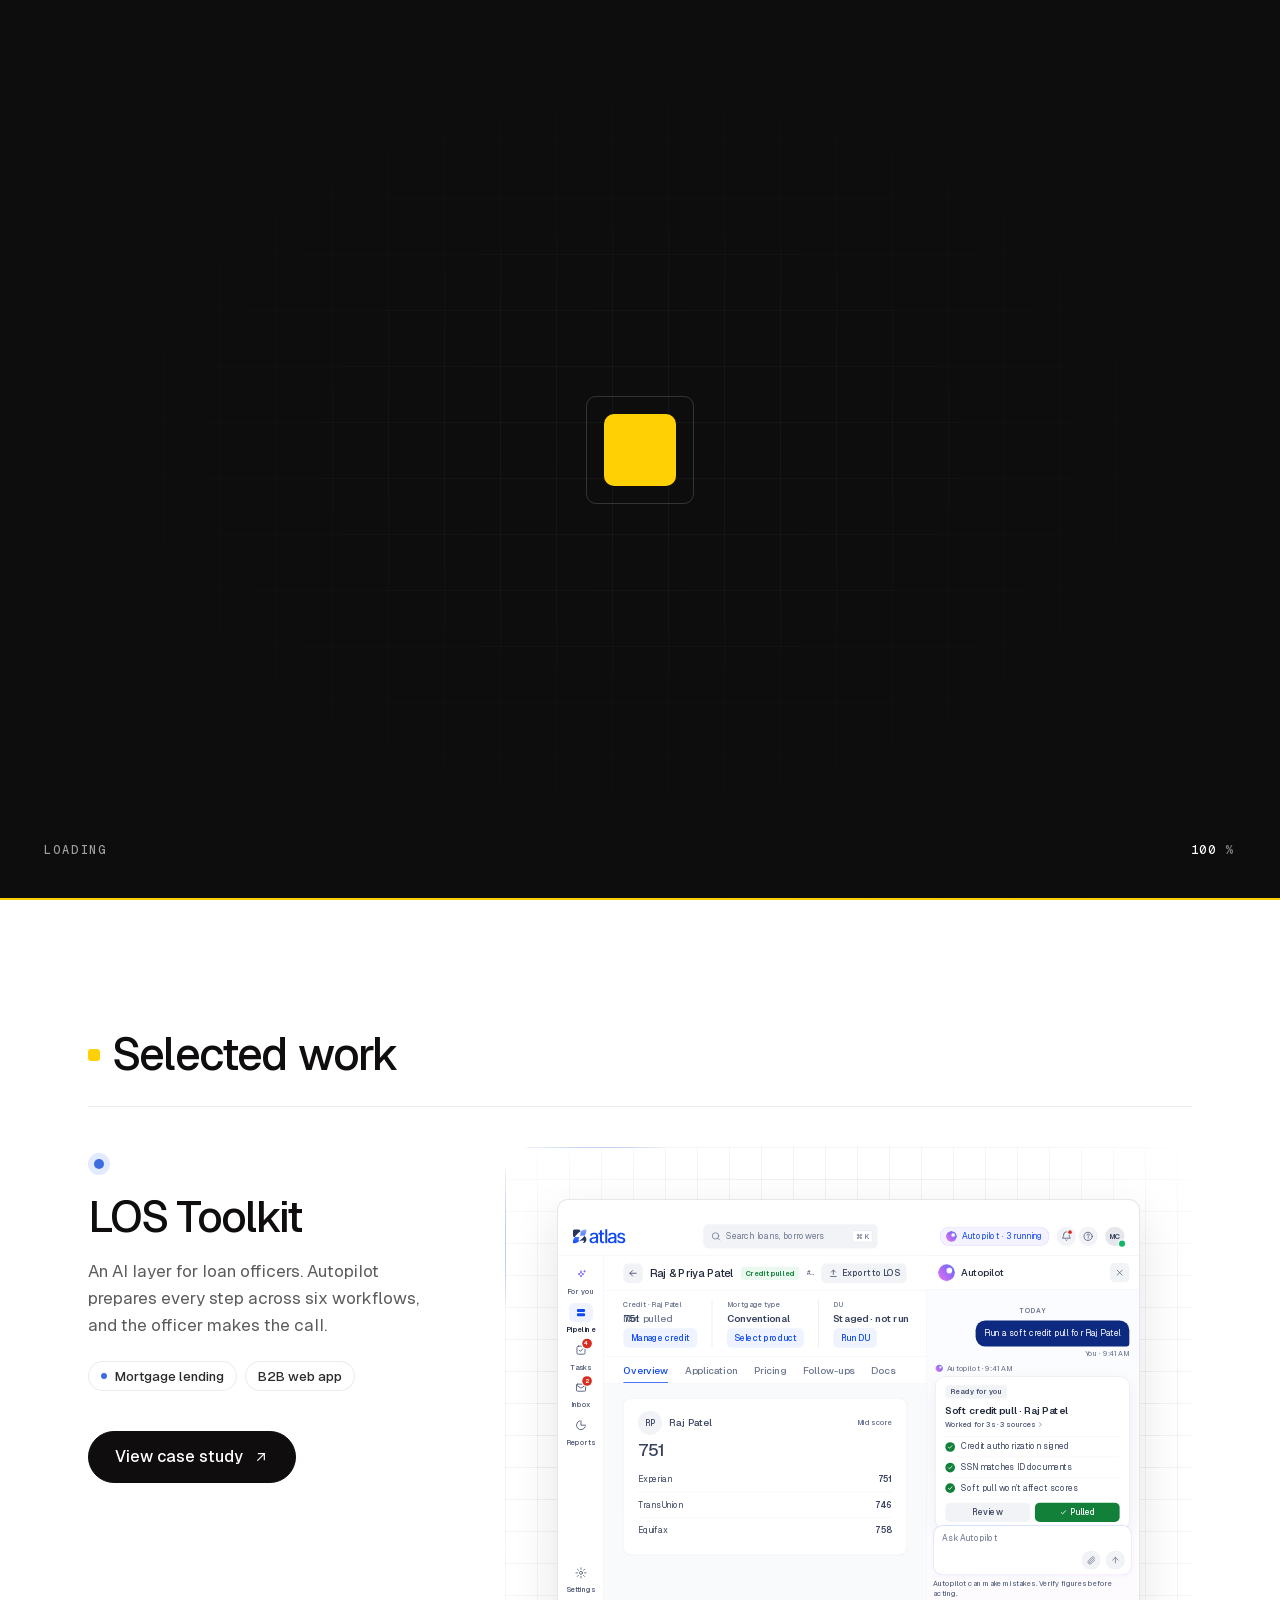
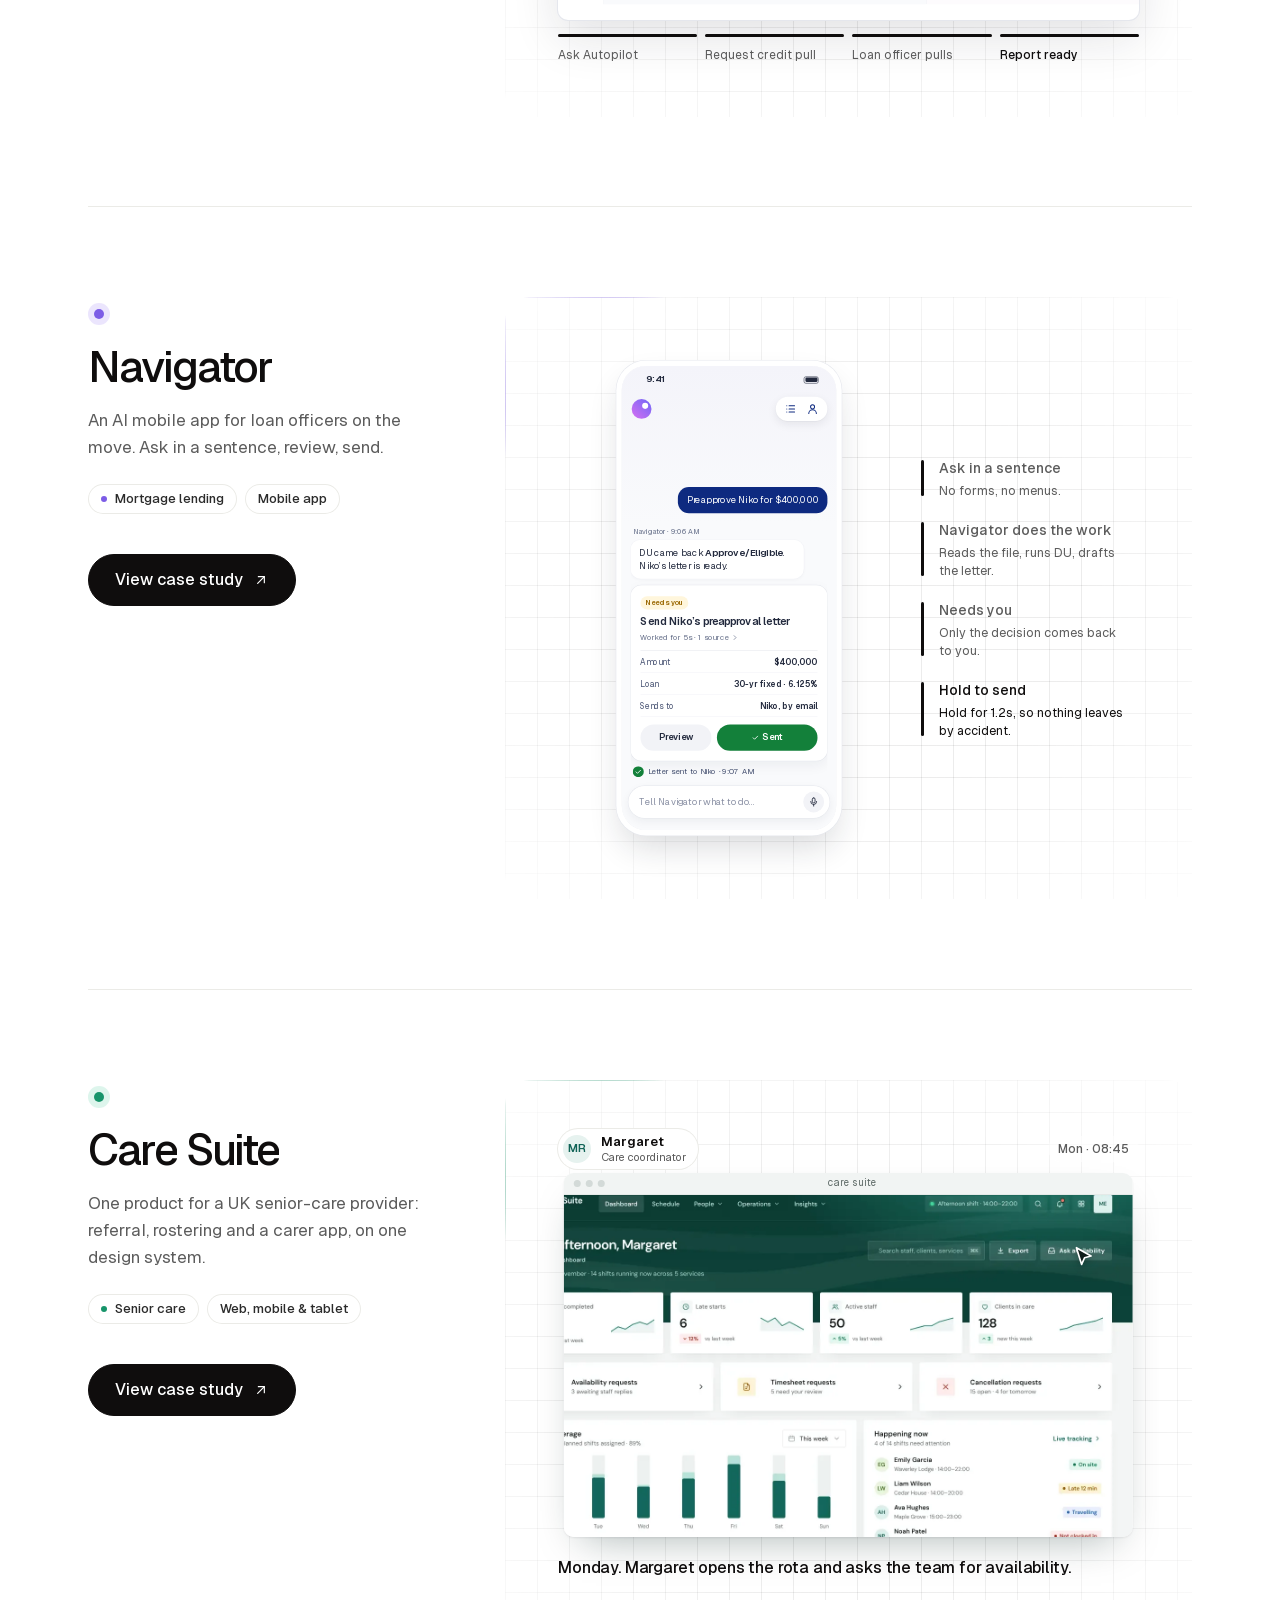
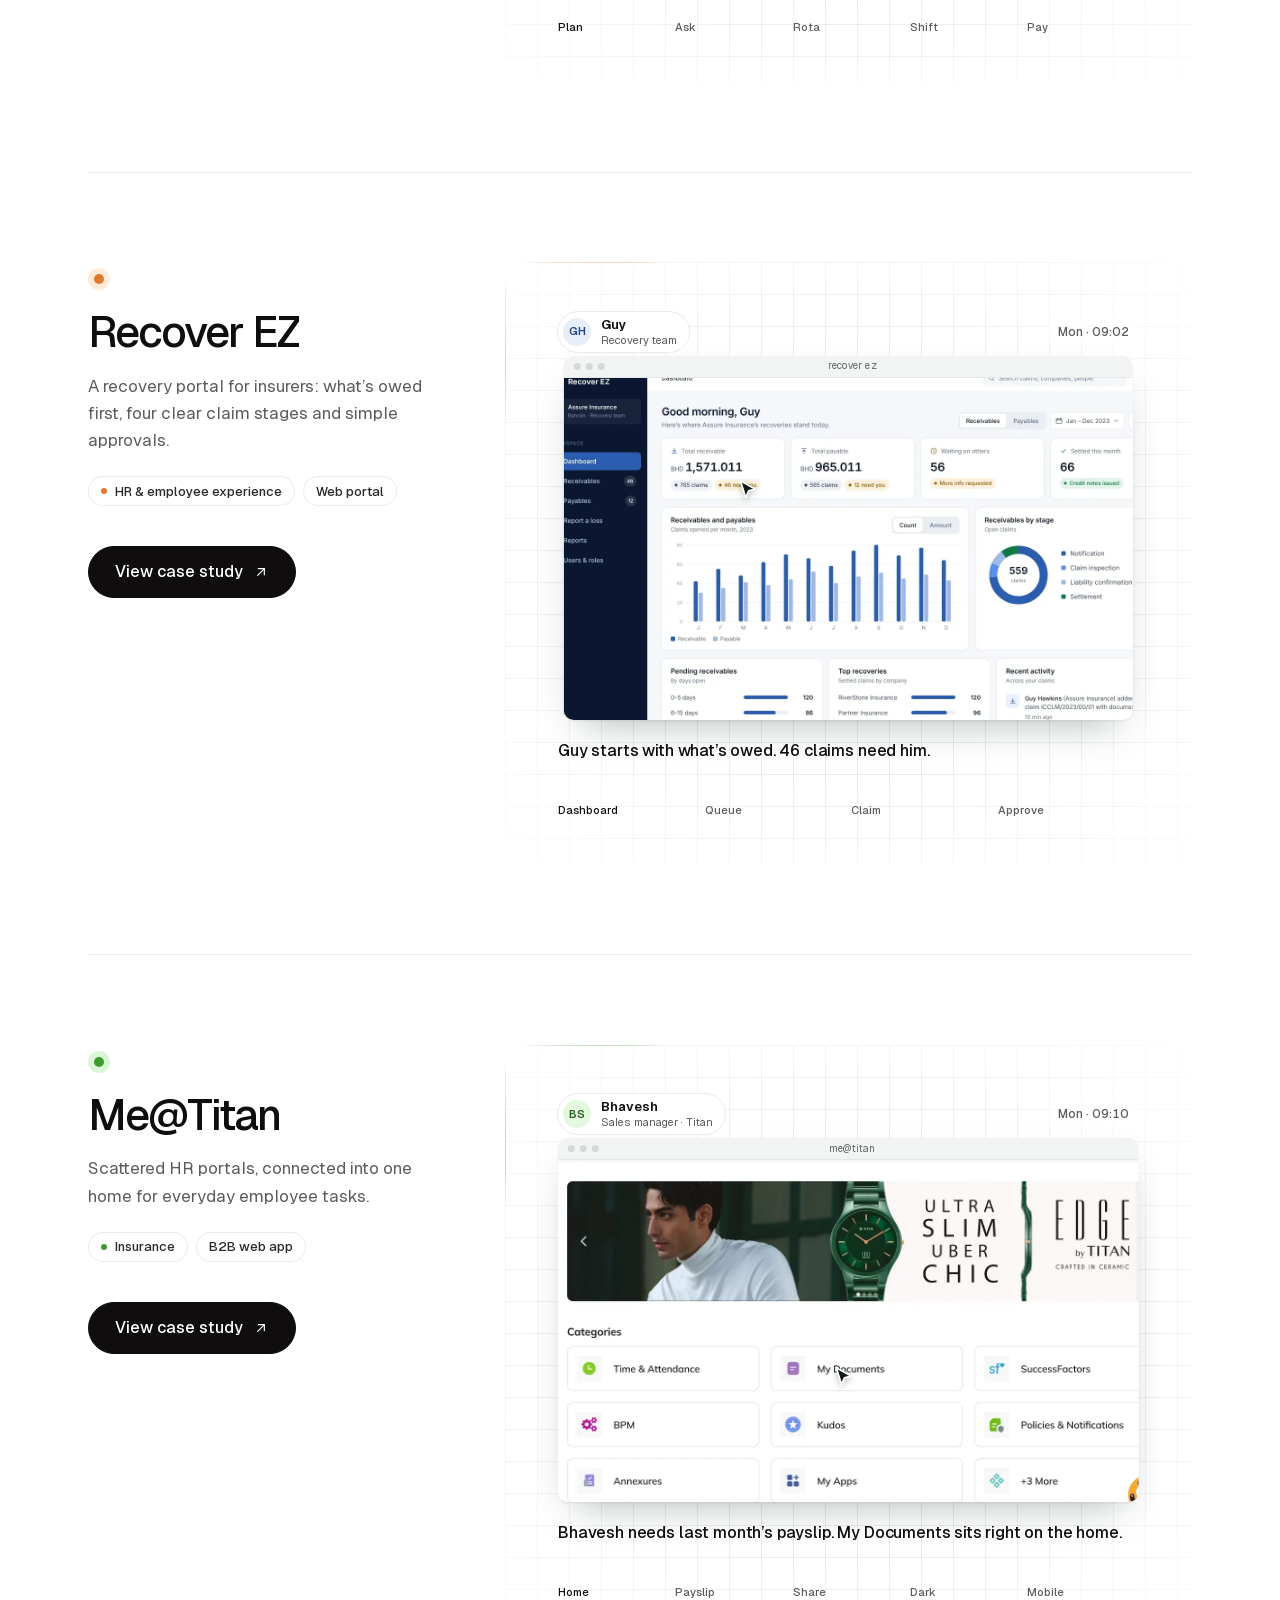
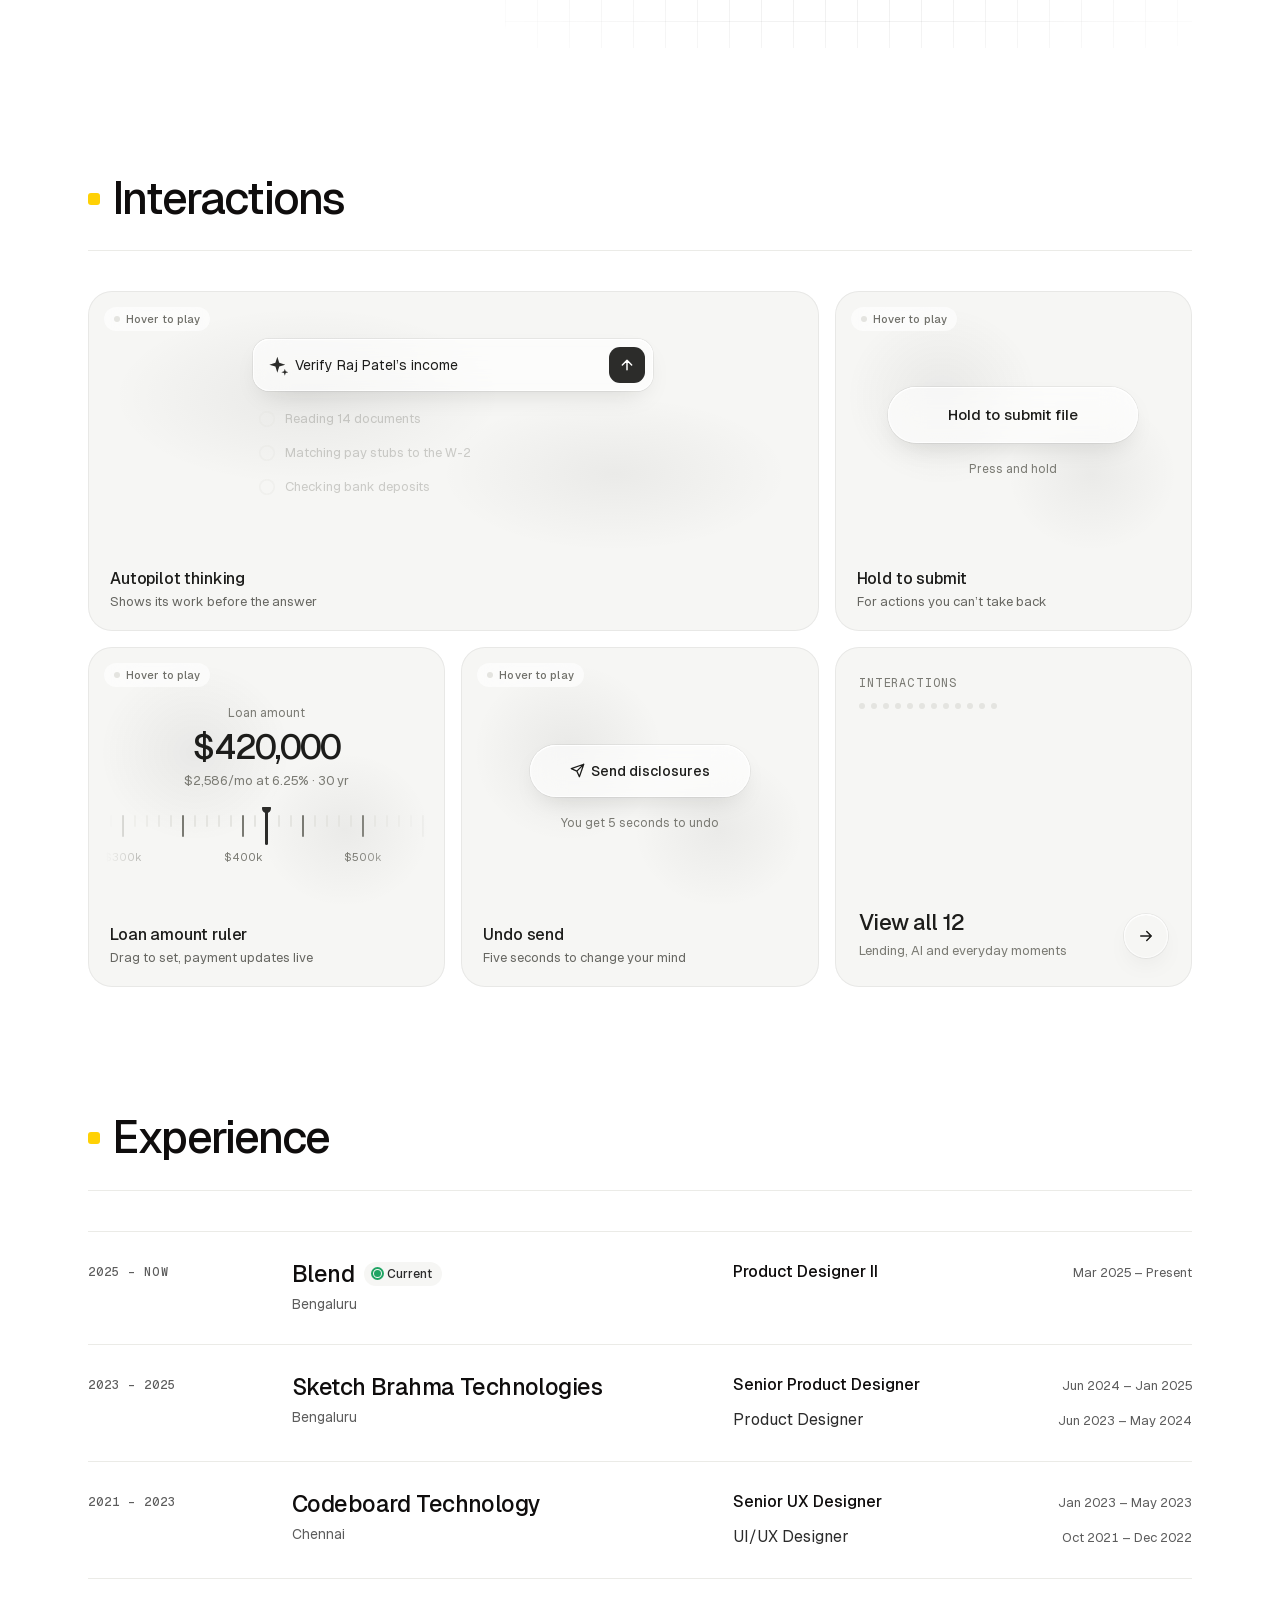
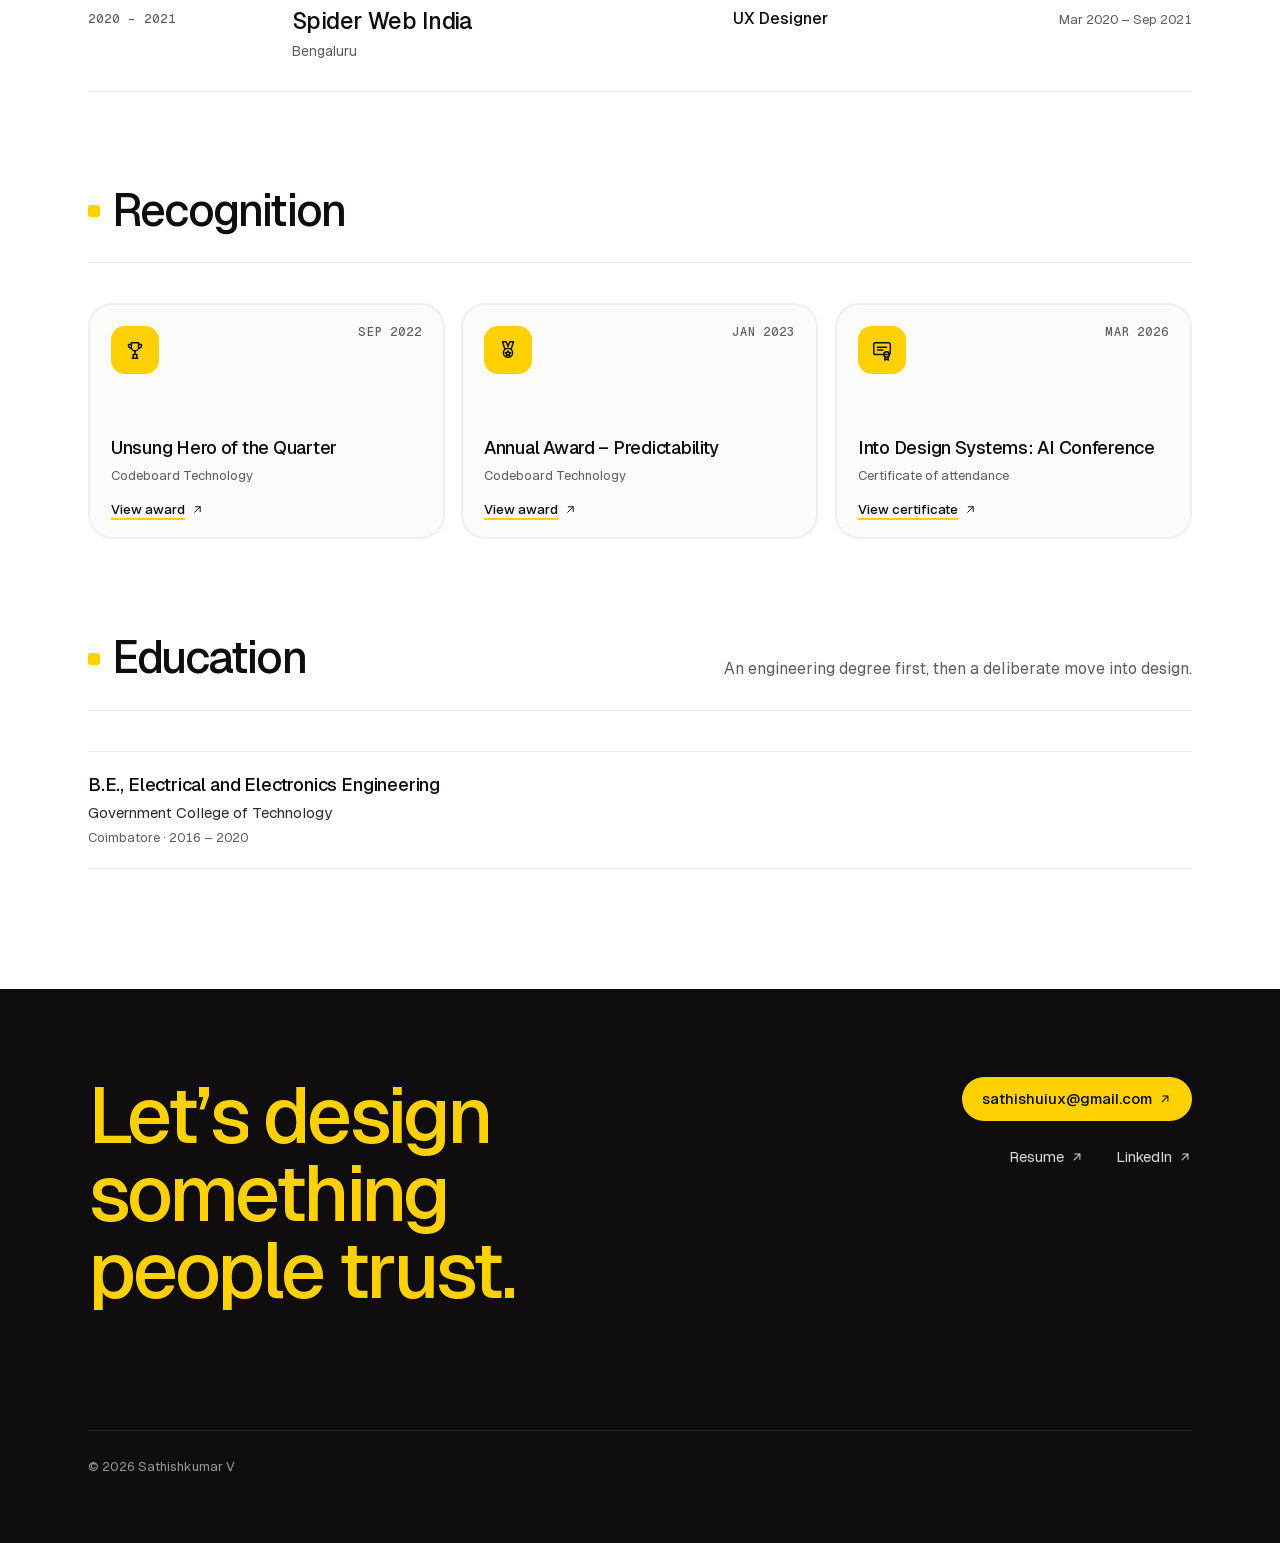
==== commit d400fb3c: "Add files via upload Done" ====
--- a/index.html
+++ b/index.html
@@ -1312,50 +1312,6 @@
 body{font-family:Geist,Inter,system-ui,sans-serif}
 @media (max-width:1023px){html .pf .sec-h{align-items:flex-start}}
 
-/* ===== selected work: pinned, scrolls sideways ===== */
-html .pf .hz-ctr{display:none}
-html .pf.hz-on #work{padding-top:0}
-html .pf.hz-on .hz{position:relative}
-html .pf.hz-on .hz-pin{position:sticky;top:0;height:100vh;box-sizing:border-box;margin-left:calc(50% - 50vw);width:100vw;padding:84px calc(50vw - 50%) 24px;display:flex;flex-direction:column;overflow:hidden}
-html .pf.hz-on .hz-head{display:flex;align-items:flex-end;justify-content:space-between;gap:32px;margin-bottom:24px}
-html .pf.hz-on .hz-head .sec-h{flex:1;margin:0;padding:0;border:0;display:flex;align-items:flex-end;gap:clamp(24px,4vw,64px)}
-html .pf.hz-on .hz-head .sec-h h2{white-space:nowrap}
-html .pf.hz-on .hz-head .sec-h p{max-width:26em;margin:0 0 6px}
-html .pf.hz-on .hz-ctr{display:flex;align-items:center;gap:12px;font:500 12px/1 var(--mono);letter-spacing:.08em;text-transform:uppercase;color:var(--mute);padding-bottom:10px;white-space:nowrap}
-html .pf.hz-on .hz-n{font:500 28px/1 Geist,Inter,sans-serif;letter-spacing:-.03em;color:var(--ink);font-variant-numeric:tabular-nums}
-html .pf.hz-on .hz-bar{position:relative;width:120px;height:2px;background:var(--line);border-radius:2px;overflow:hidden}
-html .pf.hz-on .hz-bar i{position:absolute;inset:0;background:var(--ink);transform-origin:0 50%;transform:scaleX(0)}
-html .pf.hz-on .hz-hint{display:inline-flex;align-items:center;gap:6px}
-html .pf.hz-on .hz-track{--pw:min(var(--ww,1128px),1180px);flex:1;min-height:0;display:flex;align-items:center;gap:28px;width:max-content;will-change:transform;counter-reset:hzc}
-html .pf.hz-on .hz-track>.case{counter-increment:hzc;flex:0 0 var(--pw);width:var(--pw);box-sizing:border-box;height:auto;align-self:center;display:grid!important;grid-template-columns:minmax(240px,300px) minmax(0,1fr)!important;gap:clamp(28px,3vw,48px)!important;align-items:center;margin:0!important;padding:clamp(24px,2.6vw,40px)!important;border:0!important;border-radius:28px;background-color:color-mix(in srgb,var(--ct) 12%,var(--bg));background-image:linear-gradient(90deg,color-mix(in srgb,var(--cd) 7%,transparent) 1px,transparent 1px),linear-gradient(180deg,color-mix(in srgb,var(--cd) 7%,transparent) 1px,transparent 1px);background-size:28px 28px;background-position:-1px -1px;box-shadow:0 1px 2px rgba(15,13,13,.03),0 18px 44px -32px rgba(15,13,13,.2);opacity:.5;transform:scale(.96);transition:opacity 600ms var(--eo),transform 700ms var(--eo)}
-html .pf.hz-on .hz-track>.case.hz-act{opacity:1;transform:none}
-html .pf.hz-on .hz-track>.case>.c-txt{order:0}
-html .pf.hz-on .hz-track>.case>.c-img{order:1;min-width:0;max-height:100%}
-html .pf.hz-on .hz-track>.case>.c-txt::before{content:counter(hzc,decimal-leading-zero) " / 05";font:500 12px/1 var(--mono);letter-spacing:.08em;color:var(--mute);margin-bottom:18px}
-html .pf.hz-on .hz-track>.case .c-txt h3{font-size:clamp(28px,2.6vw,40px)!important}
-html .pf.hz-on .hz-track>.case .c-foot{margin-top:24px}
-html .pf.hz-on .hz-track>.case .c-p{margin-bottom:16px}
-html .pf .hz-track>#case-1{--ct:#A9C3FF;--cd:#3D6BE0}html .pf .hz-track>#case-2{--ct:#C7B6FA;--cd:#7C5CE6}html .pf .hz-track>#case-3{--ct:#9FE3C9;--cd:#17946A}html .pf .hz-track>#case-4{--ct:#97E689;--cd:#3E9B2F}html .pf .hz-track>#case-5{--ct:#FFC79A;--cd:#E07A2E}
-html .pf.hz-on .hz-track>.case{position:relative;isolation:isolate}
-html .pf.hz-on .hz-track>.case::before{content:"";position:absolute;inset:0;border-radius:inherit;z-index:-1;pointer-events:none;background:radial-gradient(80% 90% at 0% 100%,color-mix(in srgb,var(--ct) 12%,var(--bg)) 30%,transparent 75%)}
-html .pf.dark.hz-on .hz-track>.case{background-color:color-mix(in srgb,var(--ct) 6%,#17191D);background-image:linear-gradient(90deg,rgba(255,255,255,.035) 1px,transparent 1px),linear-gradient(180deg,rgba(255,255,255,.035) 1px,transparent 1px);box-shadow:0 1px 0 rgba(255,255,255,.04) inset,0 24px 50px -36px rgba(0,0,0,.8)}
-html .pf.dark.hz-on .hz-track>.case::before{background:radial-gradient(80% 90% at 0% 100%,color-mix(in srgb,var(--ct) 6%,#17191D) 30%,transparent 75%)}
-/* minimal: no extra tinted stage or glow behind the animations */
-html .pf.hz-on .hz-track>.case .c-img,html .pf.hz-on .hz-track>.case .proto,html .pf.hz-on .hz-track>.case .cp3{background:transparent!important;background-image:none!important;box-shadow:none!important}
-html .pf.hz-on .hz-track>.case .cp3::before,html .pf.hz-on .hz-track>.case .cp3::after,html .pf.hz-on .hz-track>.case .proto::before,html .pf.hz-on .hz-track>.case .proto::after{background:none!important}
-@media (max-height:860px){
- html .pf.hz-on .hz-head{margin-bottom:16px}
- html .pf.hz-on .hz-head .sec-h h2{font-size:clamp(30px,3vw,44px)!important}
- html .pf.hz-on .hz-track>.case{padding:24px!important;gap:32px!important;grid-template-columns:300px minmax(0,1fr)!important}
- html .pf.hz-on .hz-track>.case>.c-txt::before{margin-bottom:12px}
- html .pf.hz-on .hz-track>.case .c-txt h3{font-size:30px!important}
- html .pf.hz-on .hz-track>.case .c-sub{margin-top:6px}
- html .pf.hz-on .hz-track>.case .c-p{font-size:14px;line-height:1.55;margin:12px 0 10px}
- html .pf.hz-on .hz-track>.case .c-meta{font-size:13px;line-height:1.45;margin:0 0 14px}
- html .pf.hz-on .hz-track>.case .c-foot{margin-top:16px;gap:6px}
- html .pf.hz-on .hz-track>.case .chip{height:28px;font-size:12px}
-}
-
 html .pf .hero.hero-w{position:relative;padding:clamp(48px,6vw,96px) 0 clamp(56px,6vw,96px)!important;overflow:hidden;isolation:isolate;background:var(--bg)}
 html .pf .hero-w::before{content:"";position:absolute;inset:0;z-index:-1;pointer-events:none;background-image:linear-gradient(90deg,color-mix(in srgb,var(--ink) 6%,transparent) 1px,transparent 1px),linear-gradient(180deg,color-mix(in srgb,var(--ink) 6%,transparent) 1px,transparent 1px);background-size:72px 72px;-webkit-mask:radial-gradient(60% 75% at 70% 45%,#000 0%,rgba(0,0,0,.4) 50%,transparent 80%);mask:radial-gradient(60% 75% at 70% 45%,#000 0%,rgba(0,0,0,.4) 50%,transparent 80%);animation:hwGrid 40s linear infinite}
 @keyframes hwGrid{to{background-position:72px 72px}}
@@ -1449,6 +1405,143 @@
  html .pf .hero-w .hw-loc{flex-wrap:wrap;gap:10px 18px}
 }
 @media (prefers-reduced-motion:reduce){html .pf .hero-w *,html .pf .hero-w::before,html .pf .hero-w::after{animation:none!important;transition:none!important}html .pf .hero-w *{opacity:1!important;filter:none!important;clip-path:none!important}}
+
+/* ===== tone: quiet, monochrome-first, like the interactions section ===== */
+html body .pf{--tile:#F6F6F4;--line:#EBEBE7}
+/* dark: warm graphite instead of blue-black, soft light, film grain */
+html body .pf.dark{--bg:#0C0C0B;--tile:#151514;--ink:#EDEBE5;--ink2:#C6C4BD;--mute:#8F8D86;--line:rgba(255,255,255,.075);
+ background-color:#0C0C0B!important;background-image:radial-gradient(1100px 560px at 50% -8%,rgba(255,255,255,.045),transparent 70%)!important;background-repeat:no-repeat!important}
+body:has(.pf.dark){background:#0C0C0B}
+body:has(.pf.dark)::after{content:"";position:fixed;inset:0;pointer-events:none;z-index:80;opacity:.05;background-image:url("data:image/svg+xml,%3Csvg xmlns='http://www.w3.org/2000/svg' width='160' height='160'%3E%3Cfilter id='n'%3E%3CfeTurbulence type='fractalNoise' baseFrequency='.9' numOctaves='2' stitchTiles='stitch'/%3E%3CfeColorMatrix values='0 0 0 0 1 0 0 0 0 1 0 0 0 0 1 0 0 0 .55 0'/%3E%3C/filter%3E%3Crect width='100%25' height='100%25' filter='url(%23n)'/%3E%3C/svg%3E");background-size:160px 160px}
+html body .pf.dark .nav{background:color-mix(in srgb,#0C0C0B 82%,transparent)!important;box-shadow:inset 0 -1px 0 rgba(255,255,255,.06)!important}
+/* bright theme islands become tinted graphite surfaces */
+html body .pf.dark [data-dk-keep]:not([data-dk-band]):not(.ixt):not(.ixt-all):not(.ld):not(.nav *):not(.mnav *):not(.foot *):not(.btt):not(.hero-w *){--bg:#141413!important;--tile:#1A1A19!important;--ink:#EDEBE5!important;--ink2:#C6C4BD!important;--mute:#9A988F!important;--line:rgba(255,255,255,.08)!important;
+ background-color:color-mix(in srgb,var(--y) 9%,#141413)!important;color:#EDEBE5!important;box-shadow:inset 0 0 0 1px color-mix(in srgb,var(--y) 14%,transparent),inset 0 1px 0 rgba(255,255,255,.04)!important}
+html body .pf.dark [data-dk-keep]:not([data-dk-band]):not(.ixt):not(.ixt-all):not(.ld):not(.nav *):not(.mnav *):not(.foot *):not(.btt):not(.hero-w *) :is(h1,h2,h3,h4,p,span,b,li,dt,dd,small,em,cite,i,strong,label){color:inherit}
+html body .pf.dark [data-dk-keep]:not([data-dk-band]):not(.ixt):not(.ixt-all):not(.ld):not(.nav *):not(.mnav *):not(.foot *):not(.btt):not(.hero-w *) :is(p,small,cite,.pc-d,dd){color:#A9A79F}
+html body .pf.dark [data-dk-keep]:not([data-dk-band]):not(.ixt):not(.ixt-all):not(.ld):not(.nav *):not(.mnav *):not(.foot *):not(.btt):not(.hero-w *)>b,html body .pf.dark [data-dk-keep]:not([data-dk-band]):not(.ixt):not(.ixt-all):not(.ld):not(.nav *):not(.mnav *):not(.foot *):not(.btt):not(.hero-w *) [data-count]{color:var(--y)!important}
+html body .pf.dark main section[data-dk-keep]:not([data-dk-band]):not(.ixt):not(.ixt-all):not(.ld):not(.nav *):not(.mnav *):not(.foot *):not(.btt):not(.hero-w *){box-shadow:none!important;background-color:color-mix(in srgb,var(--y) 3%,#111110)!important;border-block:1px solid rgba(255,255,255,.05)}
+html body .pf.dark [data-dk-keep] :is(.pc-s,.ln-b,.xa-tab.on){background:#1B1B1A!important;color:#EDEBE5!important;box-shadow:inset 0 0 0 1px rgba(255,255,255,.07)!important}
+html body .pf.dark :is(.pc-s,.ln-b,.xa-tab.on){background:#1B1B1A!important;color:#EDEBE5!important;box-shadow:inset 0 0 0 1px rgba(255,255,255,.07)!important}
+html body .pf.dark :is(.pc-s,.ln-b,.xa-tab.on) :is(span,small,p){color:#A9A79F!important}
+html body .pf.dark :is(.pc-s,.xa-tab.on) b{color:#EDEBE5!important}
+/* general surfaces in dark: hairline + faint top light, no heavy shadows */
+html body .pf.dark [data-dk="tile"],html body .pf.dark [data-dk="bg"]{box-shadow:inset 0 0 0 1px rgba(255,255,255,.06),inset 0 1px 0 rgba(255,255,255,.03)}
+html body .pf.dark .chip{background:rgba(255,255,255,.06)!important;color:#D9D7D0!important}
+html body .pf.dark .foot{background:#080807!important}
+html body .pf.dark section.band li:has(.sw){background:rgba(255,255,255,.05)!important;color:#EDEBE5!important;box-shadow:inset 0 0 0 1px rgba(255,255,255,.08)!important}
+html body .pf.dark section.band li:has(.sw) .sw{background:rgba(255,255,255,.14)!important}
+html body .pf.dark .pc-s:not(.on) .pc-i{background:rgba(255,255,255,.07)!important;color:#C6C4BD!important}
+html body .pf.dark .pc-steps .pc-s{background:#161615!important}
+html body .pf.dark [data-dk="bg"]{background-color:#121211!important}
+html body .pf.dark [data-dk="tile"]{background-color:#161615!important}
+html body .pf.dark [data-dk="tint"]{background-color:color-mix(in srgb,var(--y,#FFD400) 8%,#141413)!important}
+html body .pf.dark [data-dk-grad]{background-color:#141413!important}
+html body .pf.dark [data-dk-inv]{background-color:#EDEBE5!important}
+html body .pf.dark main>section[data-dk="bg"],html body .pf.dark .hero-w,html body .pf.dark main>section[data-dk="tile"]{background-color:transparent!important;box-shadow:none!important}
+html body .pf.dark ::selection{background:#EDEBE5;color:#0C0C0B}
+
+/* ===== selected work: pinned, scrolls sideways ===== */
+html .pf .hz-ctr{display:none}
+html .pf.hz-on #work{padding-top:0}
+html .pf.hz-on .hz{position:relative}
+html .pf.hz-on .hz-pin{position:sticky;top:0;height:100vh;box-sizing:border-box;margin-left:calc(50% - 50vw);width:100vw;padding:84px calc(50vw - 50%) 24px;display:flex;flex-direction:column;overflow:hidden}
+html .pf.hz-on .hz-head{display:flex;align-items:flex-end;justify-content:space-between;gap:32px;margin-bottom:24px}
+html .pf.hz-on .hz-head .sec-h{flex:1;margin:0;padding:0;border:0;display:flex;align-items:flex-end;gap:clamp(24px,4vw,64px)}
+html .pf.hz-on .hz-head .sec-h h2{white-space:nowrap}
+html .pf.hz-on .hz-head .sec-h p{max-width:26em;margin:0 0 6px}
+html .pf.hz-on .hz-ctr{display:flex;align-items:center;gap:12px;font:500 12px/1 var(--mono);letter-spacing:.08em;text-transform:uppercase;color:var(--mute);padding-bottom:10px;white-space:nowrap}
+html .pf.hz-on .hz-n{font:500 28px/1 Geist,Inter,sans-serif;letter-spacing:-.03em;color:var(--ink);font-variant-numeric:tabular-nums}
+html .pf.hz-on .hz-bar{position:relative;width:120px;height:2px;background:var(--line);border-radius:2px;overflow:hidden}
+html .pf.hz-on .hz-bar i{position:absolute;inset:0;background:var(--ink);transform-origin:0 50%;transform:scaleX(0)}
+html .pf.hz-on .hz-hint{display:inline-flex;align-items:center;gap:6px}
+html .pf.hz-on .hz-track{--pw:min(var(--ww,1128px),1180px);flex:1;min-height:0;display:flex;align-items:center;gap:28px;width:max-content;will-change:transform;counter-reset:hzc}
+html .pf.hz-on .hz-track>.case{counter-increment:hzc;flex:0 0 var(--pw);width:var(--pw);box-sizing:border-box;height:auto;align-self:center;display:grid!important;grid-template-columns:minmax(240px,300px) minmax(0,1fr)!important;gap:clamp(28px,3vw,48px)!important;align-items:center;margin:0!important;padding:clamp(24px,2.6vw,40px)!important;border:0!important;border-radius:28px;background-color:color-mix(in srgb,var(--ct) 12%,var(--bg));background-image:linear-gradient(90deg,color-mix(in srgb,var(--cd) 7%,transparent) 1px,transparent 1px),linear-gradient(180deg,color-mix(in srgb,var(--cd) 7%,transparent) 1px,transparent 1px);background-size:28px 28px;background-position:-1px -1px;box-shadow:0 1px 2px rgba(15,13,13,.03),0 18px 44px -32px rgba(15,13,13,.2);opacity:.5;transform:scale(.96);transition:opacity 600ms var(--eo),transform 700ms var(--eo)}
+html .pf.hz-on .hz-track>.case.hz-act{opacity:1;transform:none}
+html .pf.hz-on .hz-track>.case>.c-txt{order:0}
+html .pf.hz-on .hz-track>.case>.c-img{order:1;min-width:0;max-height:100%}
+html .pf.hz-on .hz-track>.case>.c-txt::before{content:none}
+html .pf.hz-on .hz-track>.case .c-txt h3{font-size:clamp(28px,2.6vw,40px)!important}
+html .pf.hz-on .hz-track>.case .c-foot{margin-top:24px}
+html .pf.hz-on .hz-track>.case .c-p{margin-bottom:16px}
+html .pf .hz-track>#case-1{--ct:#A9C3FF;--cd:#3D6BE0}html .pf .hz-track>#case-2{--ct:#C7B6FA;--cd:#7C5CE6}html .pf .hz-track>#case-3{--ct:#9FE3C9;--cd:#17946A}html .pf .hz-track>#case-4{--ct:#97E689;--cd:#3E9B2F}html .pf .hz-track>#case-5{--ct:#FFC79A;--cd:#E07A2E}
+html .pf.hz-on .hz-track>.case{position:relative;isolation:isolate}
+html .pf.hz-on .hz-track>.case::before{content:"";position:absolute;inset:0;border-radius:inherit;z-index:-1;pointer-events:none;background:radial-gradient(80% 90% at 0% 100%,color-mix(in srgb,var(--ct) 12%,var(--bg)) 30%,transparent 75%)}
+html .pf.dark.hz-on .hz-track>.case{background-color:color-mix(in srgb,var(--ct) 6%,#17191D);background-image:linear-gradient(90deg,rgba(255,255,255,.035) 1px,transparent 1px),linear-gradient(180deg,rgba(255,255,255,.035) 1px,transparent 1px);box-shadow:0 1px 0 rgba(255,255,255,.04) inset,0 24px 50px -36px rgba(0,0,0,.8)}
+html .pf.dark.hz-on .hz-track>.case::before{background:radial-gradient(80% 90% at 0% 100%,color-mix(in srgb,var(--ct) 6%,#17191D) 30%,transparent 75%)}
+/* minimal: no extra tinted stage or glow behind the animations */
+html .pf.hz-on .hz-track>.case .c-img,html .pf.hz-on .hz-track>.case .proto,html .pf.hz-on .hz-track>.case .cp3{background:transparent!important;background-image:none!important;box-shadow:none!important}
+html .pf.hz-on .hz-track>.case .cp3::before,html .pf.hz-on .hz-track>.case .cp3::after,html .pf.hz-on .hz-track>.case .proto::before,html .pf.hz-on .hz-track>.case .proto::after{background:none!important}
+@media (max-height:860px){
+ html .pf.hz-on .hz-head{margin-bottom:16px}
+ html .pf.hz-on .hz-head .sec-h h2{font-size:clamp(30px,3vw,44px)!important}
+ html .pf.hz-on .hz-track>.case{padding:24px!important;gap:32px!important;grid-template-columns:300px minmax(0,1fr)!important}
+ html .pf.hz-on .hz-track>.case>.c-txt::before{margin-bottom:12px}
+ html .pf.hz-on .hz-track>.case .c-txt h3{font-size:30px!important}
+ html .pf.hz-on .hz-track>.case .c-sub{margin-top:6px}
+ html .pf.hz-on .hz-track>.case .c-p{font-size:14px;line-height:1.55;margin:12px 0 10px}
+ html .pf.hz-on .hz-track>.case .c-meta{font-size:13px;line-height:1.45;margin:0 0 14px}
+ html .pf.hz-on .hz-track>.case .c-foot{margin-top:16px;gap:6px}
+ html .pf.hz-on .hz-track>.case .chip{height:28px;font-size:12px}
+}
+
+/* minimal card: title, one line, one action */
+html .pf #work .case .c-sub,html .pf #work .case .c-meta,html .pf #work .case .c-foot{display:none!important}
+html .pf.hz-on .hz-track>.case>.c-txt{align-self:stretch;display:flex;flex-direction:column;justify-content:space-between;padding:8px 0 4px;min-height:100%}
+html .pf #work .case .c-txt h3{font-size:clamp(34px,3.4vw,52px)!important;line-height:1.02!important;letter-spacing:-.045em!important;font-weight:500}
+html .pf #work .case .c-txt h3::before{content:"";display:block;margin:0 0 26px 6px;width:10px;height:10px;border-radius:50%;background:var(--cd,var(--y));box-shadow:0 0 0 6px color-mix(in srgb,var(--ct,var(--y)) 35%,transparent)}
+html .pf #work .case .c-p{font-size:17px!important;line-height:1.6!important;color:var(--mute)!important;margin:18px 0 0!important;max-width:24em}
+html .pf #work .case .c-img{transition:transform 700ms var(--eo)}
+html .pf.hz-on .hz-track>.case.hz-act:hover .c-img{transform:scale(1.01)}
+@media (max-width:1023px){html .pf #work .case .c-txt h3{font-size:clamp(30px,8vw,40px)!important}}
+
+/* ===== stacked list: no card, text top + CTA bottom, animation on a striped grid ===== */
+html .pf #work .sec-h p{display:none!important}
+html .pf #work .case{background:none!important;box-shadow:none!important;border:0!important}
+html .pf #work .case .pill{margin-top:28px;align-self:flex-start}
+html .pf #work .case .c-img,html .pf #work .case .proto,html .pf #work .case .cp3{background-color:transparent!important;background-image:none!important;box-shadow:none!important}
+html .pf #work .case .cp3::before,html .pf #work .case .cp3::after,html .pf #work .case .proto::before,html .pf #work .case .proto::after{background:none!important}
+html .pf #work .case .c-img{position:relative;isolation:isolate;padding:clamp(18px,2.6vw,36px);border-radius:24px;box-sizing:border-box}
+html .pf #work .case .c-img::before,html .pf #work .case .c-img::after{content:"";position:absolute;inset:0;z-index:-1;pointer-events:none;border-radius:inherit;
+ -webkit-mask:radial-gradient(75% 75% at 50% 50%,#000 45%,transparent 100%);mask:radial-gradient(75% 75% at 50% 50%,#000 45%,transparent 100%)}
+html .pf #work .case .c-img::before{background-image:linear-gradient(90deg,color-mix(in srgb,var(--ink) 8%,transparent) 1px,transparent 1px),linear-gradient(180deg,color-mix(in srgb,var(--ink) 8%,transparent) 1px,transparent 1px);background-size:32px 32px;background-position:0 0}
+html .pf #work .case .c-img::after{--lc:var(--cd,var(--ink));
+ background-image:linear-gradient(90deg,transparent,var(--lc),transparent),linear-gradient(90deg,transparent,var(--lc),transparent),linear-gradient(180deg,transparent,var(--lc),transparent),linear-gradient(180deg,transparent,var(--lc),transparent);
+ background-size:160px 1px,160px 1px,1px 160px,1px 160px;background-repeat:no-repeat;opacity:.9;
+ animation:wkLight 7s linear infinite}
+@keyframes wkLight{
+ from{background-position:-160px 32px,calc(100% + 160px) 416px,32px -160px,544px calc(100% + 160px)}
+ to{background-position:calc(100% + 160px) 32px,-160px 416px,32px calc(100% + 160px),544px -160px}}
+html .pf.dark #work .case .c-img::before{background-image:linear-gradient(90deg,rgba(255,255,255,.06) 1px,transparent 1px),linear-gradient(180deg,rgba(255,255,255,.06) 1px,transparent 1px)}
+/* progress bars inside the animations: black on light grey */
+html .pf #work .cp3-st i{background:rgba(15,13,13,.1)!important}
+html .pf #work .cp3-st i::after{background:#0F0D0D!important}
+html .pf.dark #work .cp3-st i{background:rgba(255,255,255,.14)!important}
+html .pf.dark #work .cp3-st i::after{background:#EDEBE5!important}
+html .pf.dark #work .proto .done i,html .pf.dark #work .proto i:has(+i){background:rgba(255,255,255,.14)}
+@media (min-width:1024px){
+ html .pf #work .case{grid-template-columns:minmax(280px,340px) minmax(0,1fr)!important;gap:clamp(48px,6vw,96px)!important;padding:0!important;align-items:stretch}
+ html .pf #work .case+.case{margin-top:clamp(96px,9vw,144px)!important;padding-top:0!important}
+ html .pf #work .case>.c-txt{order:0;display:flex;flex-direction:column;justify-content:flex-start;padding:12px 0}
+
+ html .pf #work .case>.c-img{order:1}
+}
+@media (max-width:1023px){
+ html .pf #work .case{padding:0 0 8px!important}
+ html .pf #work .case+.case{margin-top:72px!important;padding-top:0!important}
+}
+@media (prefers-reduced-motion:reduce){html .pf #work .case .c-img::after{animation:none;opacity:0}}
+
+/* separators, tags, bigger CTA */
+html .pf #work .case+.case{border-top:1px solid var(--line)!important}
+@media (min-width:1024px){html .pf #work .case+.case{margin-top:0!important;padding-top:clamp(80px,7vw,112px)!important}html .pf #work .case{padding-bottom:clamp(80px,7vw,112px)!important}html .pf #work .case:last-of-type{padding-bottom:0!important}}
+@media (max-width:1023px){html .pf #work .case+.case{margin-top:0!important;padding-top:56px!important}html .pf #work .case{padding-bottom:56px!important}}
+html .pf #work .c-tags{display:flex;flex-wrap:wrap;gap:8px;margin-top:22px}
+html .pf #work .c-tags span{display:inline-flex;align-items:center;height:30px;padding:0 13px;border-radius:999px;font:500 13px/1 Geist,Inter,sans-serif;color:var(--ink2);box-shadow:inset 0 0 0 1px var(--line);background:color-mix(in srgb,var(--bg) 80%,transparent)}
+html .pf #work .c-tags span:first-child::before{content:"";width:6px;height:6px;border-radius:50%;background:var(--cd,var(--ink));margin-right:8px}
+html .pf #work .case .pill{margin-top:40px!important;height:52px!important;padding:0 26px!important;font-size:16px!important;gap:10px}
+html .pf #work .case .pill svg{width:16px;height:16px}
+@media (max-width:640px){html .pf #work .case .pill{align-self:stretch!important;width:100%;justify-content:center;margin-top:28px!important}}
 </style></head><body>
 <div class="pf">
 <div class="ld ldx" aria-hidden="true"><i>00</i><span class="lk">Loading</span><span class="sh"></span><span class="cols"><span style="--i:0"></span><span style="--i:1"></span><span style="--i:2"></span><span style="--i:3"></span><span style="--i:4"></span><span style="--i:5"></span></span><span class="bar"></span></div>
@@ -1466,7 +1559,7 @@
 <article class="case" id="case-1">
 <div class="c-txt" data-r="">
 <h3 data-split="">LOS Toolkit</h3><p class="c-sub">An agentic workspace for loan officers</p>
-<p class="c-p">An AI layer for loan officers. Autopilot prepares every step across six workflows, and the officer makes the call.</p>
+<p class="c-p">An AI layer for loan officers. Autopilot prepares every step across six workflows, and the officer makes the call.</p><div class="c-tags"><span>Mortgage lending</span><span>B2B web app</span></div>
 <dl class="c-meta"><dt>Role</dt><dd>Product Designer II · Blend</dd><dt>Scope</dt><dd>Research, AI workflow design, Design system</dd></dl>
 <a class="pill" href="/los-toolkit">View case study <svg width="14" height="14" viewBox="0 0 24 24" fill="none" stroke="currentColor" stroke-width="1.75" stroke-linecap="round" stroke-linejoin="round" aria-hidden="true"><path d="M7 17L17 7"></path><path d="M8 7h9v9"></path></svg></a>
 <div class="c-foot"><span class="chip"><b>40+</b>screens</span><span class="chip"><b>6</b>core workflows</span><span class="chip"><b>15+</b>LO interviews</span></div>
@@ -1522,7 +1615,7 @@
 </article><article class="case" id="case-2">
 <div class="c-txt" data-r="">
 <h3 data-split="">Navigator</h3><p class="c-sub">AI-powered loan officer mobile app</p>
-<p class="c-p">An AI mobile app for loan officers on the move. Ask in a sentence, review, send.</p>
+<p class="c-p">An AI mobile app for loan officers on the move. Ask in a sentence, review, send.</p><div class="c-tags"><span>Mortgage lending</span><span>Mobile app</span></div>
 <dl class="c-meta"><dt>Role</dt><dd>Product Designer II · Blend</dd><dt>Scope</dt><dd>Mobile UX, Human–AI interaction, Prototyping</dd></dl>
 <a class="pill" href="/navigator">View case study <svg width="14" height="14" viewBox="0 0 24 24" fill="none" stroke="currentColor" stroke-width="1.75" stroke-linecap="round" stroke-linejoin="round" aria-hidden="true"><path d="M7 17L17 7"></path><path d="M8 7h9v9"></path></svg></a>
 <div class="c-foot"><span class="chip"><b>25+</b>screens</span><span class="chip"><b>3</b>flagship flows</span></div>
@@ -1551,7 +1644,7 @@
 </article><article class="case" id="case-3">
 <div class="c-txt" data-r="">
 <h3 data-split="">Care Suite</h3><p class="c-sub">Senior care, from referral to clock-out</p>
-<p class="c-p">One product for a UK senior-care provider: referral, rostering and a carer app, on one design system.</p>
+<p class="c-p">One product for a UK senior-care provider: referral, rostering and a carer app, on one design system.</p><div class="c-tags"><span>Senior care</span><span>Web, mobile & tablet</span></div>
 <dl class="c-meta"><dt>Client</dt><dd>Caelan Care</dd><dt>Role</dt><dd>Lead Product Designer</dd><dt>Scope</dt><dd>Web portal, Mobile, Tablet, Design system</dd></dl>
 <a class="pill" href="/care-suite">View case study <svg width="14" height="14" viewBox="0 0 24 24" fill="none" stroke="currentColor" stroke-width="1.75" stroke-linecap="round" stroke-linejoin="round" aria-hidden="true"><path d="M7 17L17 7"></path><path d="M8 7h9v9"></path></svg></a>
 <div class="c-foot"><span class="chip"><b>4</b>modules</span><span class="chip"><b>3</b>platforms</span><span class="chip"><b>85+</b>screens</span></div>
@@ -1566,7 +1659,7 @@
 </article><article class="case" id="case-5">
 <div class="c-txt" data-r="">
 <h3 data-split="">Recover EZ</h3><p class="c-sub">Motor recovery between insurers</p>
-<p class="c-p">A recovery portal for insurers: what’s owed first, four clear claim stages and simple approvals.</p>
+<p class="c-p">A recovery portal for insurers: what’s owed first, four clear claim stages and simple approvals.</p><div class="c-tags"><span>HR & employee experience</span><span>Web portal</span></div>
 <dl class="c-meta"><dt>Client</dt><dd>Include Solutions</dd><dt>Scope</dt><dd>UX, UI redesign, Roles and permissions</dd></dl>
 <a class="pill" href="/recover-ez">View case study <svg width="14" height="14" viewBox="0 0 24 24" fill="none" stroke="currentColor" stroke-width="1.75" stroke-linecap="round" stroke-linejoin="round" aria-hidden="true"><path d="M7 17L17 7"></path><path d="M8 7h9v9"></path></svg></a>
 <div class="c-foot"><span class="chip"><b>4</b>claim stages</span><span class="chip"><b>13</b>screens redesigned</span><span class="chip"><b>6</b>roles</span></div>
@@ -1581,7 +1674,7 @@
 </article><article class="case" id="case-4">
 <div class="c-txt" data-r="">
 <h3 data-split="">Me@Titan</h3><p class="c-sub">One home for Titan’s employee portals</p>
-<p class="c-p">Scattered HR portals, connected into one home for everyday employee tasks.</p>
+<p class="c-p">Scattered HR portals, connected into one home for everyday employee tasks.</p><div class="c-tags"><span>Insurance</span><span>B2B web app</span></div>
 <dl class="c-meta"><dt>Client</dt><dd>Titan Company</dd><dt>Role</dt><dd>UI/UX Designer</dd><dt>Scope</dt><dd>UX, Information architecture, UI</dd></dl>
 <a class="pill" href="/employee-portal">View case study <svg width="14" height="14" viewBox="0 0 24 24" fill="none" stroke="currentColor" stroke-width="1.75" stroke-linecap="round" stroke-linejoin="round" aria-hidden="true"><path d="M7 17L17 7"></path><path d="M8 7h9v9"></path></svg></a>
 <div class="c-foot"><span class="chip"><b>+40%</b>platform efficiency</span><span class="chip"><b>30–50%</b>less workload</span></div>
@@ -1624,7 +1717,7 @@
 <script>
 function pfHz(r){
   var hz=r.querySelector('.hz'), hero=r.querySelector('.hero'); if(!hz||!hero) return;
-  var mq=matchMedia('(min-width:1024px) and (min-height:640px) and (prefers-reduced-motion:no-preference)');
+  var mq=matchMedia('not all'); /* sideways scroll turned off: projects stack vertically */
   var mqd=matchMedia('(prefers-reduced-motion:no-preference)');
   var track=hz.querySelector('.hz-track'), cards=[].slice.call(track.querySelectorAll('.case')), num=hz.querySelector('.hz-n'), bar=hz.querySelector('.hz-bar i');
   var strip=hero.querySelector('.hg'), h1=hero.querySelector('h1'), D=0, SD=0, on=false, tk=false, last=-1;
@@ -1649,6 +1742,12 @@
   [mq,mqd].forEach(function(m){ if(m.addEventListener) m.addEventListener('change',measure); });
   addEventListener('load',measure); setTimeout(measure,900); setTimeout(measure,2600); measure();
 }
+
+
+
+
+
+
 
 
 
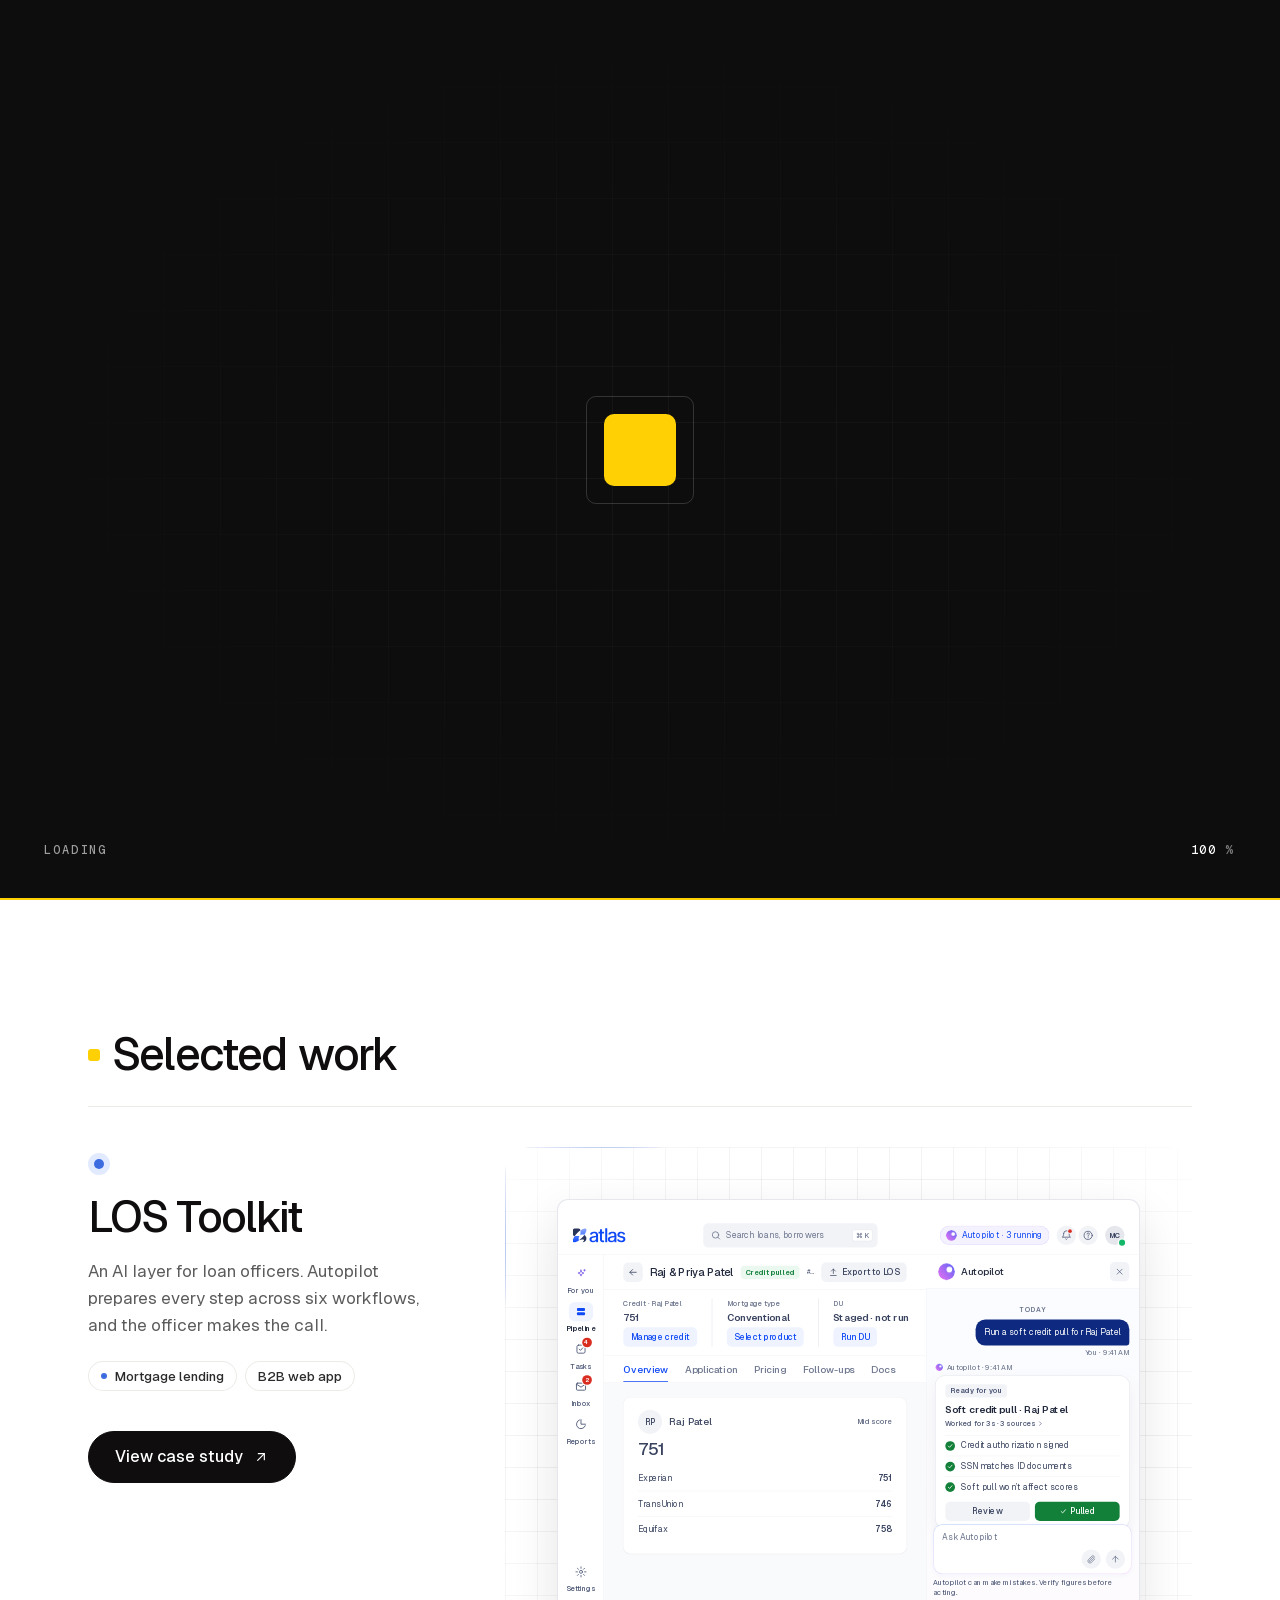
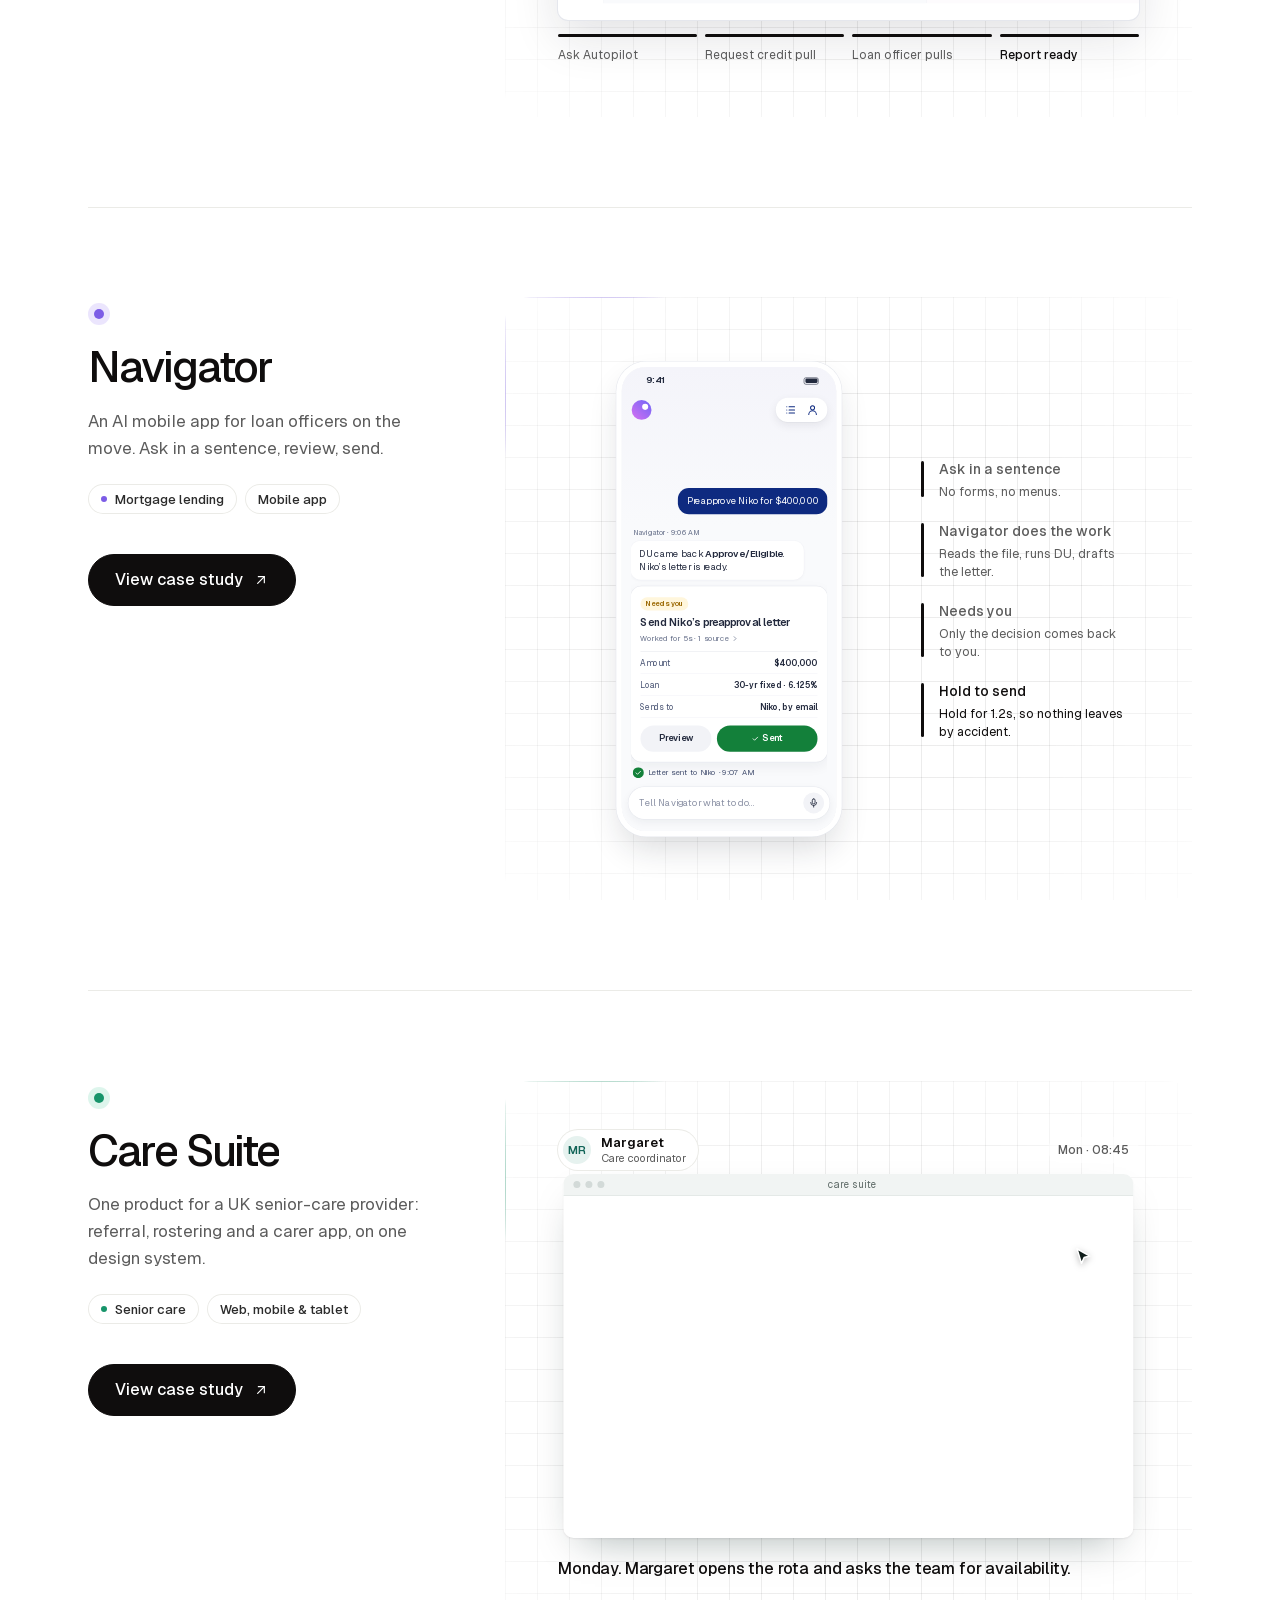
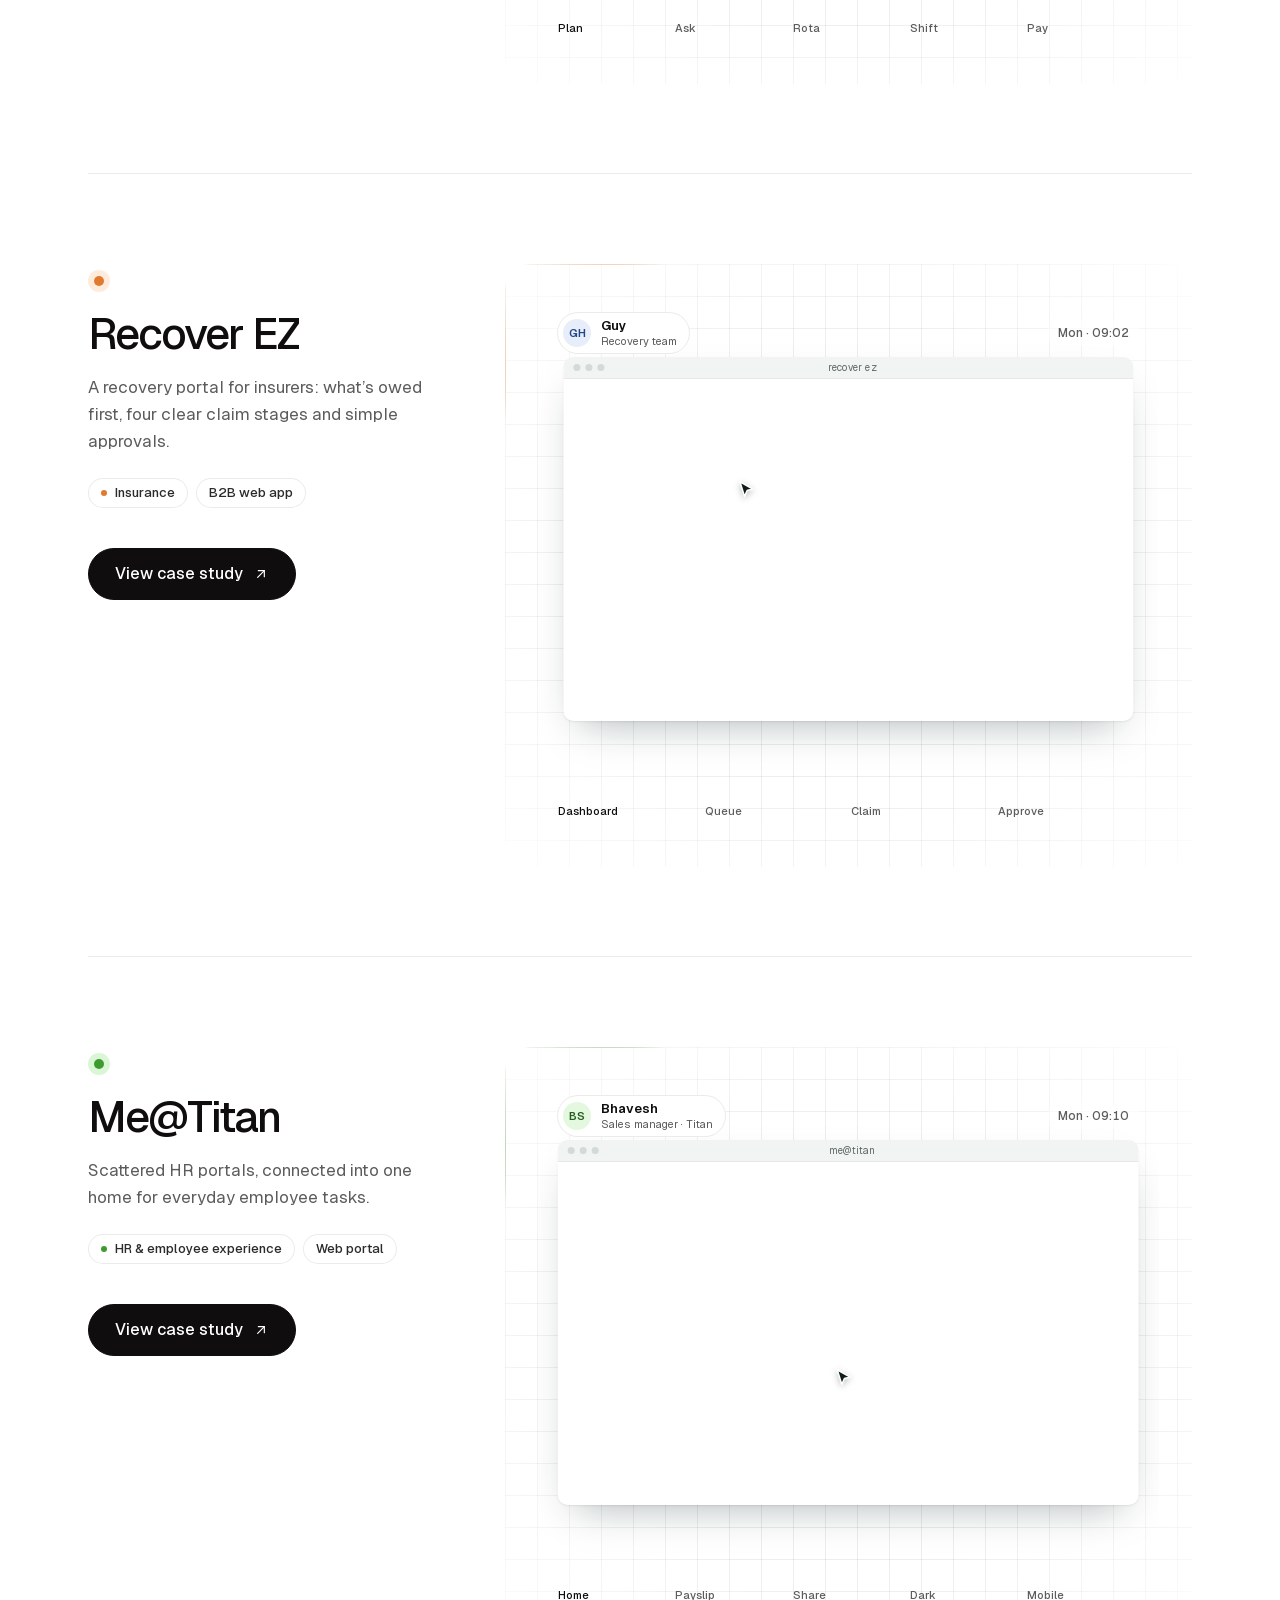
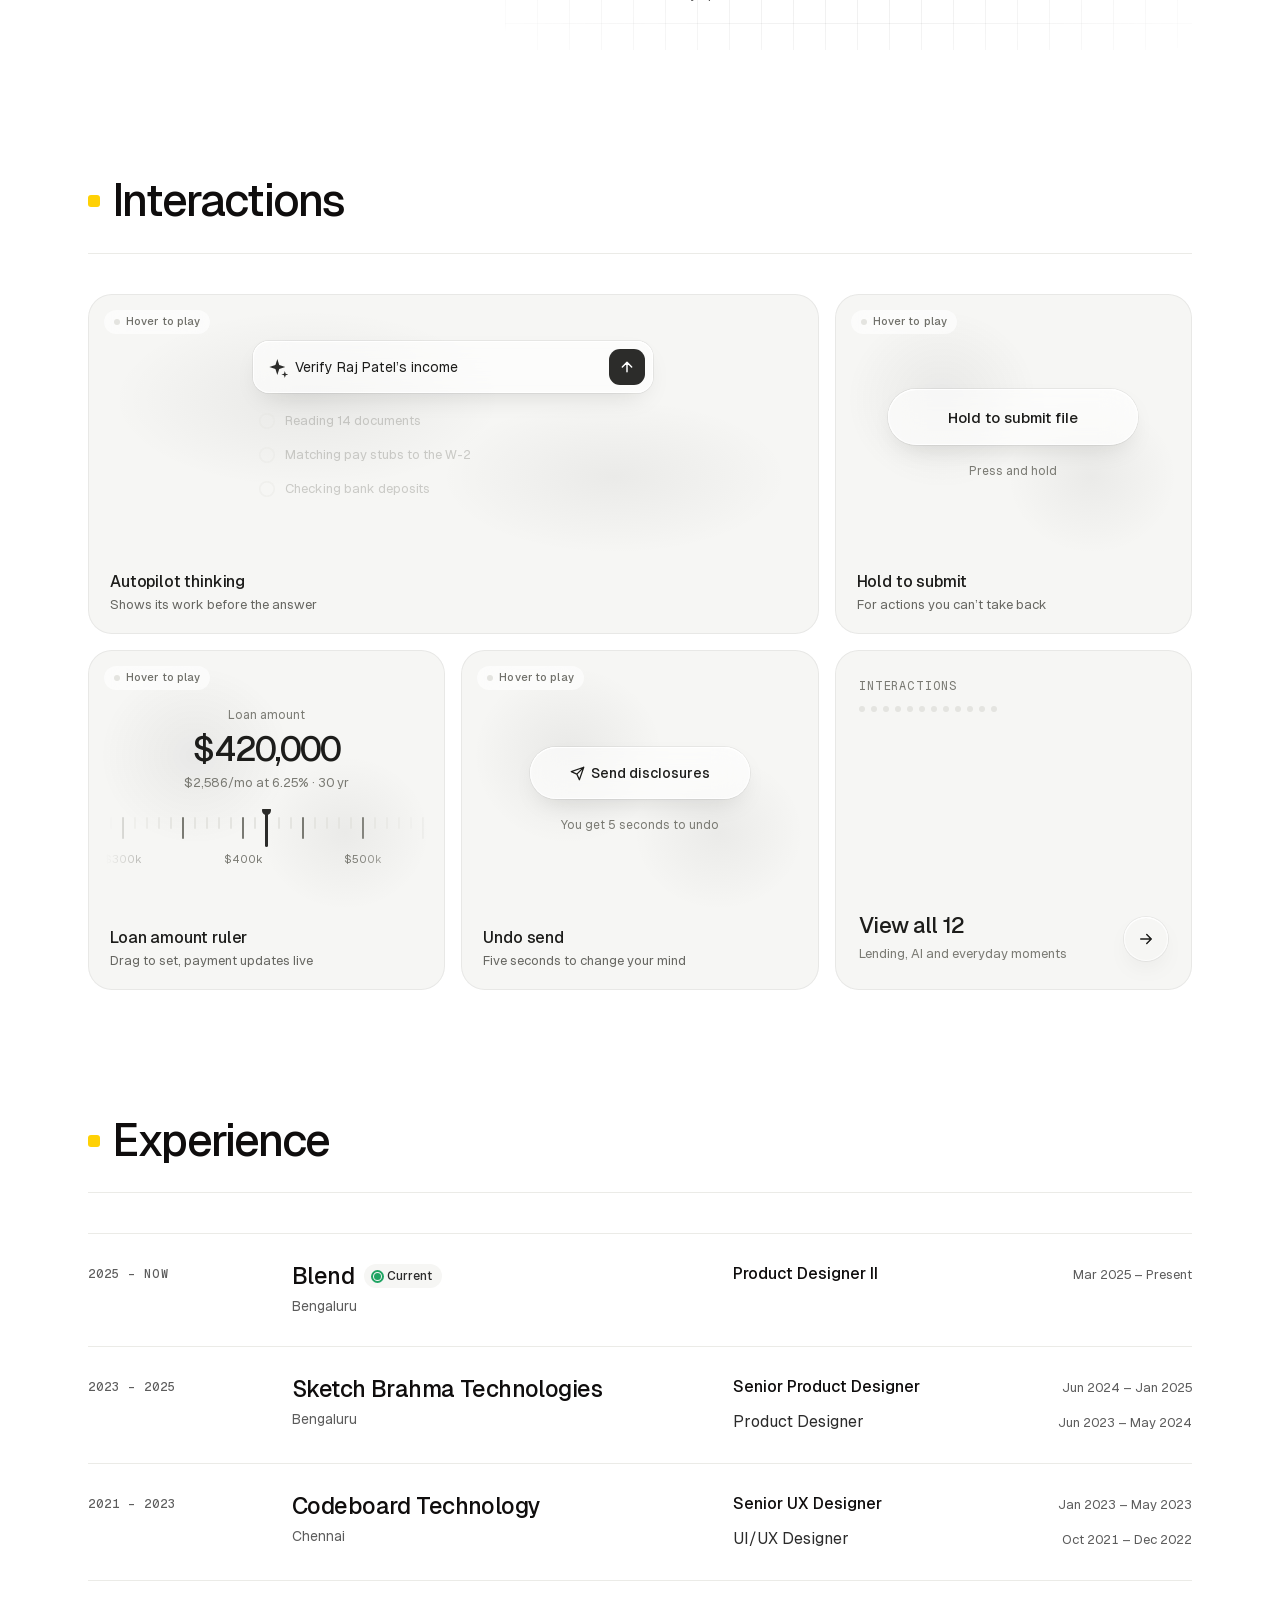
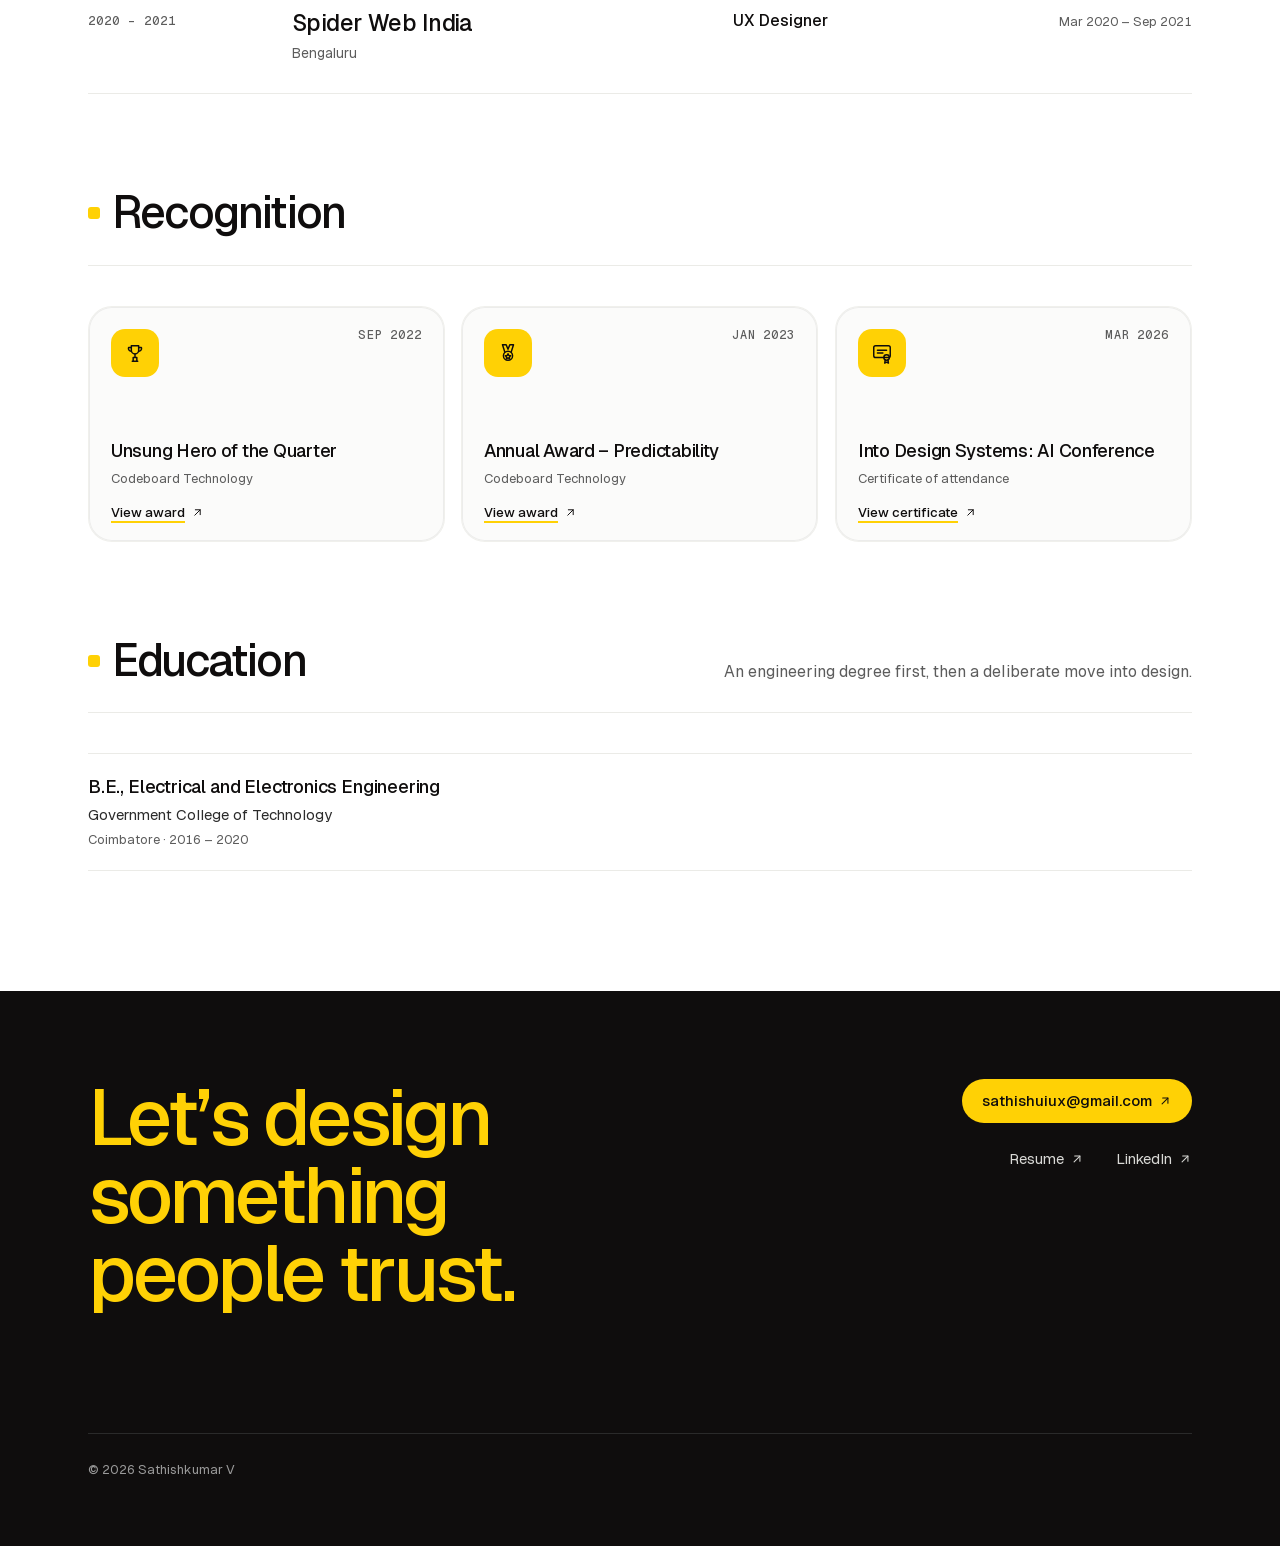
==== commit 70f3dc99: "Done" ====
--- a/index.html
+++ b/index.html
@@ -1406,41 +1406,6 @@
 }
 @media (prefers-reduced-motion:reduce){html .pf .hero-w *,html .pf .hero-w::before,html .pf .hero-w::after{animation:none!important;transition:none!important}html .pf .hero-w *{opacity:1!important;filter:none!important;clip-path:none!important}}
 
-/* ===== tone: quiet, monochrome-first, like the interactions section ===== */
-html body .pf{--tile:#F6F6F4;--line:#EBEBE7}
-/* dark: warm graphite instead of blue-black, soft light, film grain */
-html body .pf.dark{--bg:#0C0C0B;--tile:#151514;--ink:#EDEBE5;--ink2:#C6C4BD;--mute:#8F8D86;--line:rgba(255,255,255,.075);
- background-color:#0C0C0B!important;background-image:radial-gradient(1100px 560px at 50% -8%,rgba(255,255,255,.045),transparent 70%)!important;background-repeat:no-repeat!important}
-body:has(.pf.dark){background:#0C0C0B}
-body:has(.pf.dark)::after{content:"";position:fixed;inset:0;pointer-events:none;z-index:80;opacity:.05;background-image:url("data:image/svg+xml,%3Csvg xmlns='http://www.w3.org/2000/svg' width='160' height='160'%3E%3Cfilter id='n'%3E%3CfeTurbulence type='fractalNoise' baseFrequency='.9' numOctaves='2' stitchTiles='stitch'/%3E%3CfeColorMatrix values='0 0 0 0 1 0 0 0 0 1 0 0 0 0 1 0 0 0 .55 0'/%3E%3C/filter%3E%3Crect width='100%25' height='100%25' filter='url(%23n)'/%3E%3C/svg%3E");background-size:160px 160px}
-html body .pf.dark .nav{background:color-mix(in srgb,#0C0C0B 82%,transparent)!important;box-shadow:inset 0 -1px 0 rgba(255,255,255,.06)!important}
-/* bright theme islands become tinted graphite surfaces */
-html body .pf.dark [data-dk-keep]:not([data-dk-band]):not(.ixt):not(.ixt-all):not(.ld):not(.nav *):not(.mnav *):not(.foot *):not(.btt):not(.hero-w *){--bg:#141413!important;--tile:#1A1A19!important;--ink:#EDEBE5!important;--ink2:#C6C4BD!important;--mute:#9A988F!important;--line:rgba(255,255,255,.08)!important;
- background-color:color-mix(in srgb,var(--y) 9%,#141413)!important;color:#EDEBE5!important;box-shadow:inset 0 0 0 1px color-mix(in srgb,var(--y) 14%,transparent),inset 0 1px 0 rgba(255,255,255,.04)!important}
-html body .pf.dark [data-dk-keep]:not([data-dk-band]):not(.ixt):not(.ixt-all):not(.ld):not(.nav *):not(.mnav *):not(.foot *):not(.btt):not(.hero-w *) :is(h1,h2,h3,h4,p,span,b,li,dt,dd,small,em,cite,i,strong,label){color:inherit}
-html body .pf.dark [data-dk-keep]:not([data-dk-band]):not(.ixt):not(.ixt-all):not(.ld):not(.nav *):not(.mnav *):not(.foot *):not(.btt):not(.hero-w *) :is(p,small,cite,.pc-d,dd){color:#A9A79F}
-html body .pf.dark [data-dk-keep]:not([data-dk-band]):not(.ixt):not(.ixt-all):not(.ld):not(.nav *):not(.mnav *):not(.foot *):not(.btt):not(.hero-w *)>b,html body .pf.dark [data-dk-keep]:not([data-dk-band]):not(.ixt):not(.ixt-all):not(.ld):not(.nav *):not(.mnav *):not(.foot *):not(.btt):not(.hero-w *) [data-count]{color:var(--y)!important}
-html body .pf.dark main section[data-dk-keep]:not([data-dk-band]):not(.ixt):not(.ixt-all):not(.ld):not(.nav *):not(.mnav *):not(.foot *):not(.btt):not(.hero-w *){box-shadow:none!important;background-color:color-mix(in srgb,var(--y) 3%,#111110)!important;border-block:1px solid rgba(255,255,255,.05)}
-html body .pf.dark [data-dk-keep] :is(.pc-s,.ln-b,.xa-tab.on){background:#1B1B1A!important;color:#EDEBE5!important;box-shadow:inset 0 0 0 1px rgba(255,255,255,.07)!important}
-html body .pf.dark :is(.pc-s,.ln-b,.xa-tab.on){background:#1B1B1A!important;color:#EDEBE5!important;box-shadow:inset 0 0 0 1px rgba(255,255,255,.07)!important}
-html body .pf.dark :is(.pc-s,.ln-b,.xa-tab.on) :is(span,small,p){color:#A9A79F!important}
-html body .pf.dark :is(.pc-s,.xa-tab.on) b{color:#EDEBE5!important}
-/* general surfaces in dark: hairline + faint top light, no heavy shadows */
-html body .pf.dark [data-dk="tile"],html body .pf.dark [data-dk="bg"]{box-shadow:inset 0 0 0 1px rgba(255,255,255,.06),inset 0 1px 0 rgba(255,255,255,.03)}
-html body .pf.dark .chip{background:rgba(255,255,255,.06)!important;color:#D9D7D0!important}
-html body .pf.dark .foot{background:#080807!important}
-html body .pf.dark section.band li:has(.sw){background:rgba(255,255,255,.05)!important;color:#EDEBE5!important;box-shadow:inset 0 0 0 1px rgba(255,255,255,.08)!important}
-html body .pf.dark section.band li:has(.sw) .sw{background:rgba(255,255,255,.14)!important}
-html body .pf.dark .pc-s:not(.on) .pc-i{background:rgba(255,255,255,.07)!important;color:#C6C4BD!important}
-html body .pf.dark .pc-steps .pc-s{background:#161615!important}
-html body .pf.dark [data-dk="bg"]{background-color:#121211!important}
-html body .pf.dark [data-dk="tile"]{background-color:#161615!important}
-html body .pf.dark [data-dk="tint"]{background-color:color-mix(in srgb,var(--y,#FFD400) 8%,#141413)!important}
-html body .pf.dark [data-dk-grad]{background-color:#141413!important}
-html body .pf.dark [data-dk-inv]{background-color:#EDEBE5!important}
-html body .pf.dark main>section[data-dk="bg"],html body .pf.dark .hero-w,html body .pf.dark main>section[data-dk="tile"]{background-color:transparent!important;box-shadow:none!important}
-html body .pf.dark ::selection{background:#EDEBE5;color:#0C0C0B}
-
 /* ===== selected work: pinned, scrolls sideways ===== */
 html .pf .hz-ctr{display:none}
 html .pf.hz-on #work{padding-top:0}
@@ -1542,6 +1507,75 @@
 html .pf #work .case .pill{margin-top:40px!important;height:52px!important;padding:0 26px!important;font-size:16px!important;gap:10px}
 html .pf #work .case .pill svg{width:16px;height:16px}
 @media (max-width:640px){html .pf #work .case .pill{align-self:stretch!important;width:100%;justify-content:center;margin-top:28px!important}}
+
+/* dark: step lists beside the animations */
+html .pf.dark #work .p-steps li,html .pf.dark #work .pm-steps li,html .pf.dark #work .pm-steps li :is(b,span){color:#8F8D86!important}
+html .pf.dark #work .p-steps li.on,html .pf.dark #work .pm-steps li.on b{color:#EDEBE5!important}
+html .pf.dark #work .pm-steps li.on span{color:#C6C4BD!important}
+html .pf.dark #work .p-steps li i{background:rgba(255,255,255,.14)!important}
+html .pf.dark #work .pm-steps li::before{background:rgba(255,255,255,.14)!important}
+html .pf.dark #work .pm-steps li.on::before,html .pf.dark #work .pm-steps li.done::before{background:#EDEBE5!important}
+/* phones: show the whole screen inside each animation, nothing cropped */
+@media (max-width:767px){
+ html .pf #work .case .c-img{padding:14px;height:auto!important;min-height:0!important}
+ html .pf #work .cp3-win{height:auto!important;width:100%!important;left:0!important;right:0!important;transform:none!important;margin:0 auto}
+ html .pf #work .cp3-vp{height:auto!important;aspect-ratio:1440/870}
+ html .pf #work .cp3-shot.zm{transform:none!important}
+ html .pf #work .cp3{height:auto!important;display:flex!important;flex-direction:column;gap:14px;padding:16px 0 12px!important}
+ html .pf #work .cp3>.cp3-top,html .pf #work .cp3>.cp3-win,html .pf #work .cp3>.cp3-bot{position:relative!important;top:auto!important;bottom:auto!important}
+ html .pf #work .cp3>.cp3-top,html .pf #work .cp3>.cp3-bot{left:auto!important;right:auto!important;width:auto!important;margin:0!important}
+ html .pf #work .cp3>.cp3-toast{top:auto!important;bottom:118px!important}
+ html .pf #work .cp3>.cp3-ph{bottom:96px!important}
+}
+
+/* ===== tone: quiet, monochrome-first, like the interactions section ===== */
+html body .pf{--tile:#F6F6F4;--line:#EBEBE7}
+/* dark: warm graphite instead of blue-black, soft light, film grain */
+html body .pf.dark{--bg:#0C0C0B;--tile:#151514;--ink:#EDEBE5;--ink2:#C6C4BD;--mute:#8F8D86;--line:rgba(255,255,255,.075);
+ background-color:#0C0C0B!important;background-image:radial-gradient(1100px 560px at 50% -8%,rgba(255,255,255,.045),transparent 70%)!important;background-repeat:no-repeat!important}
+body:has(.pf.dark){background:#0C0C0B}
+body:has(.pf.dark)::after{content:"";position:fixed;inset:0;pointer-events:none;z-index:80;opacity:.05;background-image:url("data:image/svg+xml,%3Csvg xmlns='http://www.w3.org/2000/svg' width='160' height='160'%3E%3Cfilter id='n'%3E%3CfeTurbulence type='fractalNoise' baseFrequency='.9' numOctaves='2' stitchTiles='stitch'/%3E%3CfeColorMatrix values='0 0 0 0 1 0 0 0 0 1 0 0 0 0 1 0 0 0 .55 0'/%3E%3C/filter%3E%3Crect width='100%25' height='100%25' filter='url(%23n)'/%3E%3C/svg%3E");background-size:160px 160px}
+html body .pf.dark .nav{background:color-mix(in srgb,#0C0C0B 82%,transparent)!important;box-shadow:inset 0 -1px 0 rgba(255,255,255,.06)!important}
+/* bright theme islands become tinted graphite surfaces */
+html body .pf.dark [data-dk-keep]:not([data-dk-band]):not(.ixt):not(.ixt-all):not(.ld):not(.nav *):not(.mnav *):not(.foot *):not(.btt):not(.hero-w *){--bg:#141413!important;--tile:#1A1A19!important;--ink:#EDEBE5!important;--ink2:#C6C4BD!important;--mute:#9A988F!important;--line:rgba(255,255,255,.08)!important;
+ background-color:color-mix(in srgb,var(--y) 9%,#141413)!important;color:#EDEBE5!important;box-shadow:inset 0 0 0 1px color-mix(in srgb,var(--y) 14%,transparent),inset 0 1px 0 rgba(255,255,255,.04)!important}
+html body .pf.dark [data-dk-keep]:not([data-dk-band]):not(.ixt):not(.ixt-all):not(.ld):not(.nav *):not(.mnav *):not(.foot *):not(.btt):not(.hero-w *) :is(h1,h2,h3,h4,p,span,b,li,dt,dd,small,em,cite,i,strong,label){color:inherit}
+html body .pf.dark [data-dk-keep]:not([data-dk-band]):not(.ixt):not(.ixt-all):not(.ld):not(.nav *):not(.mnav *):not(.foot *):not(.btt):not(.hero-w *) :is(p,small,cite,.pc-d,dd){color:#A9A79F}
+html body .pf.dark [data-dk-keep]:not([data-dk-band]):not(.ixt):not(.ixt-all):not(.ld):not(.nav *):not(.mnav *):not(.foot *):not(.btt):not(.hero-w *)>b,html body .pf.dark [data-dk-keep]:not([data-dk-band]):not(.ixt):not(.ixt-all):not(.ld):not(.nav *):not(.mnav *):not(.foot *):not(.btt):not(.hero-w *) [data-count]{color:var(--y)!important}
+html body .pf.dark main section[data-dk-keep]:not([data-dk-band]):not(.ixt):not(.ixt-all):not(.ld):not(.nav *):not(.mnav *):not(.foot *):not(.btt):not(.hero-w *){box-shadow:none!important;background-color:color-mix(in srgb,var(--y) 3%,#111110)!important;border-block:1px solid rgba(255,255,255,.05)}
+html body .pf.dark [data-dk-keep] :is(.pc-s,.ln-b,.xa-tab.on){background:#1B1B1A!important;color:#EDEBE5!important;box-shadow:inset 0 0 0 1px rgba(255,255,255,.07)!important}
+html body .pf.dark :is(.pc-s,.ln-b,.xa-tab.on){background:#1B1B1A!important;color:#EDEBE5!important;box-shadow:inset 0 0 0 1px rgba(255,255,255,.07)!important}
+html body .pf.dark :is(.pc-s,.ln-b,.xa-tab.on) :is(span,small,p){color:#A9A79F!important}
+html body .pf.dark :is(.pc-s,.xa-tab.on) b{color:#EDEBE5!important}
+/* general surfaces in dark: hairline + faint top light, no heavy shadows */
+html body .pf.dark [data-dk="tile"],html body .pf.dark [data-dk="bg"]{box-shadow:inset 0 0 0 1px rgba(255,255,255,.06),inset 0 1px 0 rgba(255,255,255,.03)}
+html body .pf.dark .chip{background:rgba(255,255,255,.06)!important;color:#D9D7D0!important}
+html body .pf.dark .foot{background:#080807!important}
+html body .pf.dark section.band li:has(.sw){background:rgba(255,255,255,.05)!important;color:#EDEBE5!important;box-shadow:inset 0 0 0 1px rgba(255,255,255,.08)!important}
+html body .pf.dark section.band li:has(.sw) .sw{background:rgba(255,255,255,.14)!important}
+html body .pf.dark .pc-s:not(.on) .pc-i{background:rgba(255,255,255,.07)!important;color:#C6C4BD!important}
+html body .pf.dark .pc-steps .pc-s{background:#161615!important}
+html body .pf.dark [data-dk="bg"]{background-color:#121211!important}
+html body .pf.dark [data-dk="tile"]{background-color:#161615!important}
+html body .pf.dark [data-dk="tint"]{background-color:color-mix(in srgb,var(--y,#FFD400) 8%,#141413)!important}
+html body .pf.dark [data-dk-grad]{background-color:#141413!important}
+html body .pf.dark [data-dk-inv]{background-color:#EDEBE5!important}
+html body .pf.dark main>section[data-dk="bg"],html body .pf.dark .hero-w,html body .pf.dark main>section[data-dk="tile"]{background-color:transparent!important;box-shadow:none!important}
+html body .pf.dark .nav li a:not(.on):not(:hover):not(.kp):not(:focus-visible) .k{color:#EDEBE5!important;border-color:rgba(255,255,255,.2)!important;background:transparent!important}
+html body .pf.dark .nav li a:not(.on):not(:hover):not(.kp) {color:#EDEBE5}
+html body .pf.dark ::selection{background:#EDEBE5;color:#0C0C0B}
+
+/* each project's animation waits for its section, with a small loader first */
+html .pf #work .c-img.wk-wait>:not(.wk-ld){display:none!important}
+html .pf #work .wk-ld{position:absolute;inset:0;display:grid;place-items:center;z-index:3;pointer-events:none;opacity:0;transition:opacity 300ms ease}
+html .pf #work .c-img.wk-wait .wk-ld{opacity:1}
+html .pf #work .wk-ld>span{display:flex;flex-direction:column;align-items:center;gap:12px;font:500 11px/1 var(--mono);letter-spacing:.14em;text-transform:uppercase;color:var(--mute)}
+html .pf #work .wk-ld b{position:relative;display:block;width:132px;height:2px;border-radius:2px;background:color-mix(in srgb,var(--ink) 10%,transparent);overflow:hidden}
+html .pf #work .wk-ld b::after{content:"";position:absolute;inset:0;background:var(--ink);transform-origin:0 50%;transform:scaleX(0)}
+html .pf #work .c-img.wk-go .wk-ld b::after{transform:scaleX(1);transition:transform 950ms cubic-bezier(.65,0,.35,1)}
+html .pf #work .c-img.wk-in>:not(.wk-ld){animation:wkIn 700ms cubic-bezier(.2,.9,.2,1) both}
+@keyframes wkIn{from{opacity:0;transform:translateY(14px) scale(.985)}to{opacity:1;transform:none}}
+html .pf.dark #work .wk-ld b::after{background:#EDEBE5}
 </style></head><body>
 <div class="pf">
 <div class="ld ldx" aria-hidden="true"><i>00</i><span class="lk">Loading</span><span class="sh"></span><span class="cols"><span style="--i:0"></span><span style="--i:1"></span><span style="--i:2"></span><span style="--i:3"></span><span style="--i:4"></span><span style="--i:5"></span></span><span class="bar"></span></div>
@@ -1659,7 +1693,7 @@
 </article><article class="case" id="case-5">
 <div class="c-txt" data-r="">
 <h3 data-split="">Recover EZ</h3><p class="c-sub">Motor recovery between insurers</p>
-<p class="c-p">A recovery portal for insurers: what’s owed first, four clear claim stages and simple approvals.</p><div class="c-tags"><span>HR & employee experience</span><span>Web portal</span></div>
+<p class="c-p">A recovery portal for insurers: what’s owed first, four clear claim stages and simple approvals.</p><div class="c-tags"><span>Insurance</span><span>B2B web app</span></div>
 <dl class="c-meta"><dt>Client</dt><dd>Include Solutions</dd><dt>Scope</dt><dd>UX, UI redesign, Roles and permissions</dd></dl>
 <a class="pill" href="/recover-ez">View case study <svg width="14" height="14" viewBox="0 0 24 24" fill="none" stroke="currentColor" stroke-width="1.75" stroke-linecap="round" stroke-linejoin="round" aria-hidden="true"><path d="M7 17L17 7"></path><path d="M8 7h9v9"></path></svg></a>
 <div class="c-foot"><span class="chip"><b>4</b>claim stages</span><span class="chip"><b>13</b>screens redesigned</span><span class="chip"><b>6</b>roles</span></div>
@@ -1674,7 +1708,7 @@
 </article><article class="case" id="case-4">
 <div class="c-txt" data-r="">
 <h3 data-split="">Me@Titan</h3><p class="c-sub">One home for Titan’s employee portals</p>
-<p class="c-p">Scattered HR portals, connected into one home for everyday employee tasks.</p><div class="c-tags"><span>Insurance</span><span>B2B web app</span></div>
+<p class="c-p">Scattered HR portals, connected into one home for everyday employee tasks.</p><div class="c-tags"><span>HR & employee experience</span><span>Web portal</span></div>
 <dl class="c-meta"><dt>Client</dt><dd>Titan Company</dd><dt>Role</dt><dd>UI/UX Designer</dd><dt>Scope</dt><dd>UX, Information architecture, UI</dd></dl>
 <a class="pill" href="/employee-portal">View case study <svg width="14" height="14" viewBox="0 0 24 24" fill="none" stroke="currentColor" stroke-width="1.75" stroke-linecap="round" stroke-linejoin="round" aria-hidden="true"><path d="M7 17L17 7"></path><path d="M8 7h9v9"></path></svg></a>
 <div class="c-foot"><span class="chip"><b>+40%</b>platform efficiency</span><span class="chip"><b>30–50%</b>less workload</span></div>
@@ -1715,6 +1749,25 @@
 </div></footer>
 </div>
 <script>
+function pfWk(r){
+  var imgs=[].slice.call(r.querySelectorAll('#work .case .c-img')); if(!imgs.length||!('IntersectionObserver' in window)) return;
+  if(matchMedia('(prefers-reduced-motion: reduce)').matches) return;
+  imgs.forEach(function(ci){
+    if(ci.querySelector('.wk-ld')) return;
+    var ld=document.createElement('div'); ld.className='wk-ld'; ld.setAttribute('aria-hidden','true'); ld.innerHTML='<span><b></b>Loading</span>'; ci.appendChild(ld);
+    ci.style.minHeight=ci.offsetHeight+'px'; ci.classList.add('wk-wait');
+    var io=new IntersectionObserver(function(es){ es.forEach(function(e){ if(!e.isIntersecting) return; io.disconnect();
+      ci.classList.add('wk-go');
+      setTimeout(function(){
+        ci.classList.remove('wk-wait','wk-go'); ci.classList.add('wk-in');
+        var st=ci.querySelector('.cp3-st'); if(st) try{ st.click(); }catch(x){}
+        setTimeout(function(){ ci.style.minHeight=''; ci.classList.remove('wk-in'); },900);
+      },1050);
+    }); },{threshold:.3});
+    io.observe(ci);
+  });
+}
+
 function pfHz(r){
   var hz=r.querySelector('.hz'), hero=r.querySelector('.hero'); if(!hz||!hero) return;
   var mq=matchMedia('not all'); /* sideways scroll turned off: projects stack vertically */
@@ -1742,6 +1795,11 @@
   [mq,mqd].forEach(function(m){ if(m.addEventListener) m.addEventListener('change',measure); });
   addEventListener('load',measure); setTimeout(measure,900); setTimeout(measure,2600); measure();
 }
+
+
+
+
+
 
 
 
@@ -2126,7 +2184,10 @@
       var a=(Math.PI*2*k/7)+Math.random()*.5, dist=26+Math.random()*16;
       p.animate([{transform:'translate(0,0) scale(1)',opacity:1},{transform:'translate('+Math.cos(a)*dist+'px,'+Math.sin(a)*dist+'px) scale(.2)',opacity:0}],{duration:620+Math.random()*200,easing:'cubic-bezier(.2,.8,.2,1)'}).onfinish=(function(q){return function(){ q.remove(); };})(p); } }
   var saved=null; try{ saved=localStorage.getItem('pf-theme'); }catch(e){}
-  apply(saved==='dark');
+  /* default: follow the system; light only when the system says light, otherwise dark. A choice made with the toggle wins. */
+  function sysDark(){ try{ if(window.matchMedia && matchMedia('(prefers-color-scheme: light)').matches) return false; }catch(e){} return true; }
+  apply(saved==='dark'||(saved!=='light'&&sysDark()));
+  try{ var smq=matchMedia('(prefers-color-scheme: dark)'), onSys=function(){ var sv=null; try{ sv=localStorage.getItem('pf-theme'); }catch(e){} if(sv!=='dark'&&sv!=='light') apply(sysDark()); }; if(smq.addEventListener) smq.addEventListener('change',onSys); else if(smq.addListener) smq.addListener(onSys); }catch(e){}
   t.addEventListener('click',function(){
     var d=!r.classList.contains('dark'); try{ localStorage.setItem('pf-theme',d?'dark':'light'); }catch(e){}
     var b=t.getBoundingClientRect(), x=b.left+b.width/2, y=b.top+b.height/2;
@@ -2463,7 +2524,7 @@
     [].forEach.call(document.querySelectorAll('*'),function(el){ if(el.shadowRoot) out=out.concat([].slice.call(el.shadowRoot.querySelectorAll('.pf'))); });
     return out.filter(function(r){ return !r.dataset.init; }); }
   function init(r){ r.dataset.init='1';
-    try{ r.classList.add('js'); if(typeof pfMotion==='function') pfMotion(r); if(typeof pfPage==='function') pfPage(r); if(typeof pfProto==='function') pfProto(r); if(typeof pfProto2==='function') pfProto2(r); try{ if(typeof pfBurst==='function') pfBurst(r); }catch(e6){ console.error('pf burst',e6); } try{ if(typeof pfCare3==='function') pfCare3(r); }catch(e5){ console.error('pf care3',e5); } if(typeof pfCase2==='function') pfCase2(r); if(typeof pfBento==='function') pfBento(r); if(typeof pfOutcome==='function') pfOutcome(r); try{ if(typeof pfKit==='function') pfKit(r); }catch(e3){ console.error('pf kit',e3); } try{ if(typeof pfScreens==='function') pfScreens(r); }catch(e2){ console.error('pf screens',e2); } try{ if(typeof pfHz==='function') pfHz(r); }catch(e21){ console.error('pf hz',e21); } try{ if(typeof pfNavX==='function') setTimeout(function(){ pfNavX(r); },0); }catch(e16){ console.error('pf navx',e16); } try{ if(typeof pfKeys==='function') pfKeys(r); }catch(e15){ console.error('pf keys',e15); } try{ if(typeof pfIx==='function') pfIx(r); }catch(e14){ console.error('pf ix',e14); } try{ if(typeof pfXp==='function') pfXp(r); }catch(e12){ console.error('pf xp',e12); } try{ if(typeof pfNavM==='function') pfNavM(r); }catch(e11){ console.error('pf navm',e11); } try{ if(typeof pfMob2==='function') pfMob2(r); }catch(e10){ console.error('pf mob2',e10); } try{ if(typeof pfTop==='function') pfTop(r); }catch(e8){ console.error('pf top',e8); } try{ if(typeof pfDark==='function') pfDark(r); }catch(e9){ console.error('pf dark',e9); } try{ if(typeof pfMnav==='function') pfMnav(r); }catch(e7){ console.error('pf mnav',e7); } }
+    try{ r.classList.add('js'); if(typeof pfMotion==='function') pfMotion(r); if(typeof pfPage==='function') pfPage(r); if(typeof pfProto==='function') pfProto(r); if(typeof pfProto2==='function') pfProto2(r); try{ if(typeof pfBurst==='function') pfBurst(r); }catch(e6){ console.error('pf burst',e6); } try{ if(typeof pfCare3==='function') pfCare3(r); }catch(e5){ console.error('pf care3',e5); } if(typeof pfCase2==='function') pfCase2(r); if(typeof pfBento==='function') pfBento(r); if(typeof pfOutcome==='function') pfOutcome(r); try{ if(typeof pfKit==='function') pfKit(r); }catch(e3){ console.error('pf kit',e3); } try{ if(typeof pfScreens==='function') pfScreens(r); }catch(e2){ console.error('pf screens',e2); } try{ if(typeof pfHz==='function') pfHz(r); }catch(e21){ console.error('pf hz',e21); } try{ if(typeof pfWk==='function') setTimeout(function(){ pfWk(r); },0); }catch(e22){ console.error('pf wk',e22); } try{ if(typeof pfNavX==='function') setTimeout(function(){ pfNavX(r); },0); }catch(e16){ console.error('pf navx',e16); } try{ if(typeof pfKeys==='function') pfKeys(r); }catch(e15){ console.error('pf keys',e15); } try{ if(typeof pfIx==='function') pfIx(r); }catch(e14){ console.error('pf ix',e14); } try{ if(typeof pfXp==='function') pfXp(r); }catch(e12){ console.error('pf xp',e12); } try{ if(typeof pfNavM==='function') pfNavM(r); }catch(e11){ console.error('pf navm',e11); } try{ if(typeof pfMob2==='function') pfMob2(r); }catch(e10){ console.error('pf mob2',e10); } try{ if(typeof pfTop==='function') pfTop(r); }catch(e8){ console.error('pf top',e8); } try{ if(typeof pfDark==='function') pfDark(r); }catch(e9){ console.error('pf dark',e9); } try{ if(typeof pfMnav==='function') pfMnav(r); }catch(e7){ console.error('pf mnav',e7); } }
     catch(e){ console.error('pf init',e); r.classList.remove('js'); r.classList.add('ready'); var l=r.querySelector('.ld'); if(l) l.remove(); } }
   function scan(){ roots().forEach(init); }
   scan(); var n=0, iv=setInterval(function(){ scan(); if(++n>40) clearInterval(iv); },100);
